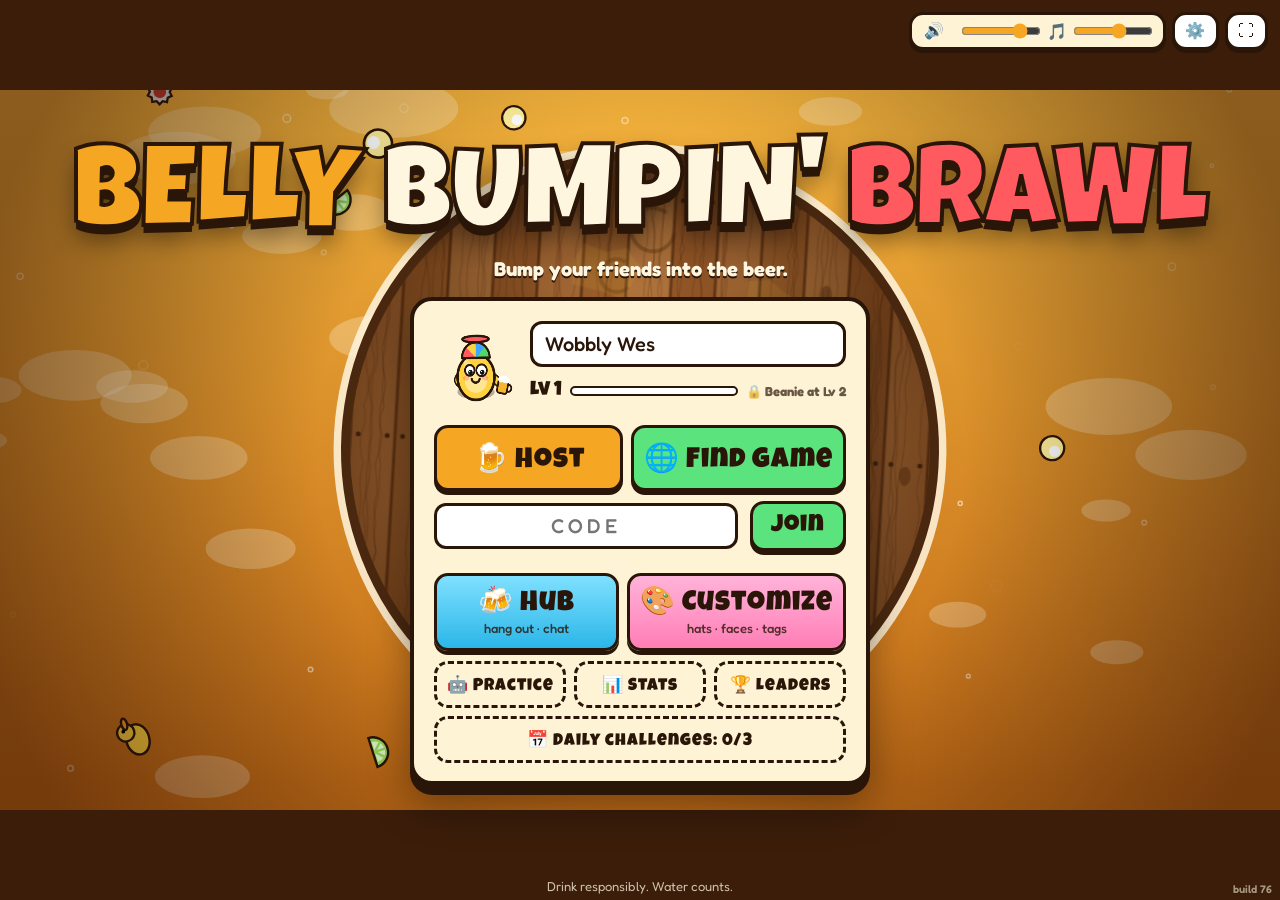
==== index.html @ 5cf2b6d1 "Build 76" ====
<!doctype html>
<html lang="en">
<head>
<meta charset="utf-8">
<meta name="viewport" content="width=device-width,initial-scale=1,maximum-scale=1,user-scalable=no,viewport-fit=cover">
<meta name="mobile-web-app-capable" content="yes"><meta name="apple-mobile-web-app-capable" content="yes">
<title>Belly Bumpin' Brawl</title>
<meta name="description" content="Bump your friends into the beer. A free, wobbly party brawler for 2-6 friends, right in your browser. No install.">
<meta name="theme-color" content="#3b1d0a">
<meta property="og:type" content="website"><meta property="og:site_name" content="Belly Bumpin' Brawl"><meta property="og:title" content="Belly Bumpin' Brawl">
<meta property="og:description" content="Bump your friends into the beer. A free party brawler for 2-6 friends, right in your browser.">
<meta property="og:url" content="https://zanderjensen7.github.io/belly-bumpin-brawl/"><meta property="og:image" content="https://zanderjensen7.github.io/belly-bumpin-brawl/og.png"><meta property="og:image:width" content="1200"><meta property="og:image:height" content="630">
<meta name="twitter:card" content="summary_large_image">
<link rel="icon" href="data:image/svg+xml,%3Csvg%20xmlns%3D'http%3A%2F%2Fwww.w3.org%2F2000%2Fsvg'%20viewBox%3D'0%200%2064%2064'%3E%3Crect%20width%3D'64'%20height%3D'64'%20rx%3D'14'%20fill%3D'%23f2a93b'%2F%3E%3Cpath%20d%3D'M21%2021%2032%203l11%2018z'%20fill%3D'%233fa7ff'%20stroke%3D'%232a1608'%20stroke-width%3D'3'%20stroke-linejoin%3D'round'%2F%3E%3Ccircle%20cx%3D'32'%20cy%3D'4.5'%20r%3D'3.5'%20fill%3D'%23ff5a5f'%20stroke%3D'%232a1608'%20stroke-width%3D'2'%2F%3E%3Cellipse%20cx%3D'32'%20cy%3D'39'%20rx%3D'19'%20ry%3D'20'%20fill%3D'%23ff5a5f'%20stroke%3D'%232a1608'%20stroke-width%3D'3.5'%2F%3E%3Ccircle%20cx%3D'25'%20cy%3D'33'%20r%3D'6.2'%20fill%3D'%23fff'%20stroke%3D'%232a1608'%20stroke-width%3D'2.5'%2F%3E%3Ccircle%20cx%3D'39'%20cy%3D'33'%20r%3D'6.2'%20fill%3D'%23fff'%20stroke%3D'%232a1608'%20stroke-width%3D'2.5'%2F%3E%3Ccircle%20cx%3D'26.5'%20cy%3D'34'%20r%3D'2.7'%20fill%3D'%23111'%2F%3E%3Ccircle%20cx%3D'40.5'%20cy%3D'34'%20r%3D'2.7'%20fill%3D'%23111'%2F%3E%3Cpath%20d%3D'M25%2046q7%207%2014%200'%20fill%3D'none'%20stroke%3D'%232a1608'%20stroke-width%3D'3'%20stroke-linecap%3D'round'%2F%3E%3C%2Fsvg%3E">
<style>
@font-face{font-family:'Luckiest Guy';font-weight:400;font-display:swap;src:url([data-uri]) format('woff2')}@font-face{font-family:'Fredoka';font-weight:300 700;font-display:swap;src:url([data-uri]) format('woff2')}
:root{--ink:#2a1608;--amber:#f5a623;--foam:#fff6e0;--red:#ff5a5f;--panel:#fff3d6;--wood:#7a4520}
*{box-sizing:border-box}
html,body{margin:0;height:100%;overflow:hidden;background:#3b1d0a;font-family:Fredoka,system-ui,sans-serif;color:var(--ink);user-select:none;-webkit-user-select:none}
html,body{touch-action:none;overscroll-behavior:none}
canvas#c{cursor:crosshair;position:fixed;inset:0;width:100%;height:100%;display:block}
.screen{position:fixed;inset:0;display:none;align-items:center;justify-content:center;flex-direction:column;z-index:5}
.screen.on{display:flex}
.H{font-family:'Luckiest Guy',Impact,sans-serif;letter-spacing:1px}
.logo{font-family:'Luckiest Guy',Impact,sans-serif;font-size:clamp(48px,9vw,120px);line-height:.85;text-align:center;color:var(--amber);
 -webkit-text-stroke:4px var(--ink);text-shadow:0 8px 0 var(--ink),0 14px 24px rgba(0,0,0,.45);margin-bottom:6px}
.logo span{display:inline-block;animation:wob 2.4s ease-in-out infinite}
.logo span:nth-child(2){color:var(--foam);animation-delay:.3s}
.logo span:nth-child(3){color:var(--red);animation-delay:.6s}
@keyframes wob{0%,100%{transform:rotate(-4deg) translateY(0)}50%{transform:rotate(4deg) translateY(-8px)}}
.tag{font-weight:700;color:var(--foam);font-size:clamp(14px,2vw,20px);text-shadow:0 2px 0 var(--ink);margin-bottom:16px;text-align:center}
.panel{background:var(--panel);border:4px solid var(--ink);border-radius:22px;box-shadow:0 10px 0 var(--ink),0 20px 40px rgba(0,0,0,.4);padding:18px 20px;width:min(520px,92vw)}
.row{display:flex;gap:12px;align-items:center}
.col{display:flex;flex-direction:column;gap:4px;flex:1;min-width:0}
label{font-weight:700;font-size:13px;text-transform:uppercase;letter-spacing:1px;opacity:.7}
input{font-family:inherit;font-size:20px;font-weight:500;padding:8px 12px;border:3px solid var(--ink);border-radius:12px;background:#fff;color:var(--ink);width:100%;outline:none}
input:focus{box-shadow:0 0 0 4px rgba(245,166,35,.5)}
#code{text-transform:uppercase;letter-spacing:4px;text-align:center}
.pick{display:flex;align-items:center;gap:6px}
.pick span{flex:1;text-align:center;font-weight:500;font-size:18px}
button{font-family:'Luckiest Guy',Impact,sans-serif;font-size:20px;letter-spacing:1px;cursor:pointer;border:3px solid var(--ink);border-radius:14px;background:#fff;color:var(--ink);padding:8px 14px;box-shadow:0 4px 0 var(--ink);transition:transform .06s}
button:hover{transform:translateY(-2px) rotate(-1deg)}
button:active{transform:translateY(3px);box-shadow:0 1px 0 var(--ink)}
button:disabled{opacity:.45;cursor:default;transform:none}
.big{width:100%;font-size:28px;padding:12px;background:var(--amber);margin-top:12px}
.go{background:#5be37d}
.ghost{width:100%;margin-top:10px;background:transparent;box-shadow:none;border-style:dashed;font-size:18px}
.pick button{padding:4px 12px;font-size:18px}
.foot{margin-top:16px;color:var(--foam);opacity:.75;font-size:13px;text-align:center;max-width:90vw}
#lobby{justify-content:flex-start;align-items:flex-start;padding:16px;pointer-events:none}
#lobby .panel{pointer-events:auto;width:min(380px,92vw);max-height:calc(100vh - 32px);overflow:auto}
.codebox{font-family:'Luckiest Guy',Impact,sans-serif;font-size:56px;letter-spacing:8px;text-align:center;color:var(--red);-webkit-text-stroke:2px var(--ink);line-height:1}
.small{font-size:13px;opacity:.75}
.plist{list-style:none;padding:0;margin:10px 0;display:flex;flex-direction:column;gap:6px}
.plist li{display:flex;align-items:center;gap:10px;background:#fff;border:3px solid var(--ink);border-radius:12px;padding:6px 10px;font-weight:700;font-size:18px}
.dot{width:22px;height:22px;border-radius:50%;border:3px solid var(--ink);flex:none}
.plist li .x{margin-left:auto;padding:0 8px;font-size:14px;box-shadow:none}
.seg{display:flex;gap:6px}
.seg button{flex:1;font-size:16px;padding:6px}
.seg button.sel{background:var(--amber)}
.seg.wrap{flex-wrap:wrap}.seg.wrap button{flex:1 1 45%;font-size:14px;padding:6px 4px}
.tb{font-size:12px;padding:1px 8px;border-radius:8px;border:2px solid var(--ink);margin-left:6px;box-shadow:none;font-family:'Luckiest Guy',Impact,sans-serif}
.ctrls{font-size:14px;line-height:1.5;margin-top:10px;background:#fff;border:2px dashed var(--ink);border-radius:12px;padding:8px 10px}
kbd{font-family:inherit;font-weight:700;background:var(--ink);color:var(--foam);border-radius:6px;padding:0 6px;font-size:12px}
#results .panel,#over .panel{width:min(640px,94vw);text-align:center;animation:pop .45s cubic-bezier(.2,1.6,.4,1)}
@keyframes pop{from{transform:scale(.3) rotate(-10deg);opacity:0}to{transform:none;opacity:1}}
.rtitle{font-family:'Luckiest Guy',Impact,sans-serif;font-size:clamp(34px,6vw,60px);line-height:1;-webkit-text-stroke:2px var(--ink);margin:4px 0 10px}
.card{background:#fffbea;border:4px solid var(--ink);border-radius:16px;padding:12px 14px;margin:10px 0;text-align:left;transform:rotate(-1deg)}
.card h3{margin:0 0 6px;font-family:'Luckiest Guy',Impact,sans-serif;font-weight:400;font-size:24px;color:var(--red)}
.card p{margin:6px 0;font-size:19px;font-weight:600;line-height:1.3}
.card p b{padding:0 4px;border-radius:6px}
.scores{display:flex;flex-wrap:wrap;gap:8px;justify-content:center;margin:8px 0}
.scores div{background:#fff;border:3px solid var(--ink);border-radius:12px;padding:4px 10px;font-weight:500}
.bar{height:8px;background:#e6d3a8;border-radius:8px;overflow:hidden;margin-top:10px;border:2px solid var(--ink)}
.bar i{display:block;height:100%;background:var(--amber);width:0}
.awards{text-align:left;font-size:18px;font-weight:600}
#toast{position:fixed;left:50%;top:18px;transform:translateX(-50%);z-index:20;background:var(--ink);color:var(--foam);font-weight:700;padding:10px 18px;border-radius:14px;opacity:0;transition:opacity .25s;pointer-events:none;max-width:90vw;text-align:center}
#toast.on{opacity:1}
#rpl{display:none;position:fixed;left:0;right:0;top:0;bottom:0;z-index:18;pointer-events:none;box-shadow:inset 0 0 0 10px rgba(232,71,63,.85),inset 0 0 120px rgba(0,0,0,.55)}body.replay #rpl{display:block}#rpl b{position:absolute;left:24px;top:20px;font:400 30px 'Luckiest Guy',Impact,sans-serif;color:#fff;letter-spacing:1px;text-shadow:0 3px 0 #2a1608;background:#e8473f;padding:4px 14px;border-radius:10px;border:3px solid #2a1608;animation:rplb 1s infinite}#rpl span{position:absolute;right:24px;bottom:18px;color:#fff6e0;font-weight:700;font-size:14px;opacity:.8}@keyframes rplb{50%{opacity:.6}}body.replay #over,body.replay #results{display:none!important}
body:not(.haspad) .padhint{display:none}.gpf{outline:4px solid #ffd23f!important;outline-offset:3px;box-shadow:0 0 0 7px rgba(42,22,8,.85),0 0 18px 6px rgba(255,210,63,.7)!important;position:relative;z-index:2}
#tut{position:fixed;left:50%;bottom:64px;transform:translateX(-50%);z-index:19;background:rgba(30,14,4,.82);color:#fff6e0;border:3px solid #2a1608;border-radius:16px;padding:8px 16px;text-align:center;display:none;max-width:min(560px,calc(100vw - 32px));pointer-events:none;font-weight:600;font-size:18px;transition:background .2s}#tut.on{display:block}#tut kbd{font-family:inherit;background:#fff6e0;color:#2a1608;border-radius:7px;padding:1px 7px;font-size:15px;font-weight:700;box-shadow:0 2px 0 #b9a27f}#tut b{color:#ffd23f}#tut.ok{background:rgba(40,140,60,.9)}#tut.pop{animation:tpop .35s}@keyframes tpop{40%{transform:translateX(-50%) scale(1.08)}}
#tools{position:fixed;right:12px;top:12px;z-index:21;display:flex;gap:6px}
#tools .volbox{display:flex;align-items:center;gap:4px;background:var(--panel);border:3px solid var(--ink);border-radius:14px;padding:2px 8px 2px 2px;box-shadow:0 3px 0 var(--ink)}
#tools .volbox button{box-shadow:none;border:none;background:transparent}
#tools input[type=range]{width:80px;accent-color:#f5a623;padding:0;border:none}
#tools button{font-size:16px;padding:4px 10px;box-shadow:0 3px 0 var(--ink)}
#touch{position:fixed;inset:0;z-index:4;display:none}
.waitmsg{font-weight:700;margin-top:10px;text-align:center}
#touch{position:fixed;inset:0;z-index:4;display:none;touch-action:none}
body.touch.ingame #touch{display:block}
#tstick{position:absolute;left:0;top:0;bottom:0;width:50%}
#tbase{position:absolute;width:130px;height:130px;margin:-65px 0 0 -65px;border-radius:50%;border:4px solid rgba(255,246,224,.55);background:rgba(42,22,8,.25);display:none;pointer-events:none}
#tknob{position:absolute;left:50%;top:50%;width:58px;height:58px;margin:-29px 0 0 -29px;border-radius:50%;background:rgba(255,246,224,.85);border:4px solid var(--ink)}
#tstick .hint{position:absolute;left:24px;bottom:22px;color:rgba(255,246,224,.6);font-weight:700;font-size:13px;pointer-events:none}
.tb2{position:absolute;border-radius:50%;border:4px solid var(--ink);box-shadow:0 5px 0 var(--ink);font-family:'Luckiest Guy',Impact,sans-serif;color:var(--ink);display:flex;align-items:center;justify-content:center;flex-direction:column;line-height:1;font-size:15px;opacity:.88;touch-action:none}
.tb2 b{font-size:26px;font-weight:400;pointer-events:none}
.tb2.on{transform:translateY(4px);box-shadow:0 1px 0 var(--ink);filter:brightness(1.2)}
#tBump{right:calc(22px + env(safe-area-inset-right));bottom:22px;width:118px;height:118px;background:#ffd23f}
#tParry{right:calc(152px + env(safe-area-inset-right));bottom:18px;width:84px;height:84px;background:#8fd3ff}
#tThrow{right:calc(40px + env(safe-area-inset-right));bottom:156px;width:76px;height:76px;background:#ff9f1c;display:none}
#tThrow.has{display:flex}
#tEmote{right:calc(160px + env(safe-area-inset-right));bottom:116px;width:54px;height:54px;background:#fff6e0;font-size:22px}
#rotate{position:fixed;inset:0;z-index:50;background:#3b1d0a;color:#fff6e0;display:none;align-items:center;justify-content:center;flex-direction:column;font-family:'Luckiest Guy',Impact,sans-serif;font-size:28px;text-align:center;padding:20px}
#rotate div{font-size:70px;animation:wob 1.6s ease-in-out infinite}
@media (orientation:portrait){body.touch.ingame #rotate{display:flex}}
.mtog{display:none}
body.touch .mtog{display:block;width:100%;margin-bottom:8px;font-size:15px;padding:6px}
#lobby .panel.mini>*:not(.mtog):not(.codebox){display:none}
#lobby .panel.mini{width:auto}
.touchonly{display:none}body.touch .touchonly{display:block}body.touch .keyonly{display:none}
#lobby .panel{touch-action:pan-y}#title{overflow:auto;touch-action:pan-y}
@media (max-height:520px){#tools{transform:scale(.62);transform-origin:top right}body.touch #tools input[type=range],body.touch #tools .volbox span{display:none}.codebox{font-size:44px!important}#lobby{padding:8px}.logo{font-size:40px;margin-top:4px}.tag{margin-bottom:6px;font-size:13px}#title{justify-content:flex-start;padding:8px 0}.panel{padding:10px 14px}#pv{width:90px!important;height:90px!important}}
.stt{width:100%;border-collapse:collapse;font-size:14px;margin:6px 0}.stt th{font-size:11px;opacity:.6;text-transform:uppercase;font-weight:700}.stt td,.stt th{padding:3px 4px;text-align:center}.stt td{font-weight:500}.stt td b{font-weight:600}.stt td:first-child{text-align:left;max-width:140px;overflow:hidden;text-overflow:ellipsis;white-space:nowrap}.stt tr.me{background:rgba(245,166,35,.25)}
.rlist{margin:10px 0;max-height:46vh;overflow:auto}.rlist .rm{display:flex;align-items:center;gap:8px;background:#fff;border:3px solid var(--ink);border-radius:12px;padding:6px 8px;margin-bottom:6px;text-align:left}.rlist .rm div{flex:1;min-width:0}.rlist .rm b{display:block;overflow:hidden;text-overflow:ellipsis;white-space:nowrap}.rlist .rm span{font-size:12px;font-weight:700;opacity:.65}.rlist .rm button{margin:0;font-size:16px;padding:6px 12px}.rlist .none{text-align:center;opacity:.65;font-weight:700;padding:14px}
.oxp{text-align:center;font-weight:700;margin:4px 0}.oxp b{color:#e8473f}#lvl,.lvlbar{display:flex;align-items:center;gap:8px;margin-top:10px;font-weight:700;font-size:13px}.lvlbar b{font-family:'Luckiest Guy',Impact,sans-serif;font-weight:400;font-size:20px}.lvlbar i{flex:1;height:10px;border:2px solid var(--ink);border-radius:6px;background:#fff;overflow:hidden}.lvlbar u{display:block;height:100%;background:var(--amber)}.lvlbar span{opacity:.7}.lvb{font-size:11px;background:var(--ink);color:#fff6e0;border-radius:6px;padding:0 5px;margin-left:4px;-webkit-text-stroke:0;text-shadow:none;vertical-align:middle;font-family:Fredoka,sans-serif;font-weight:600}.lvb.l67{background:#e9b52b;color:#2a1608}.lvb.l69{background:linear-gradient(90deg,#ff5fa2,#ffd23f,#5fd3ff);color:#2a1608}
#rpick{display:flex;gap:8px;margin:8px 0}#rpick:empty{display:none}#rpick button{flex:1;margin:0;padding:8px 4px;font-size:13px;line-height:1.15}#rpick button b{display:block;font-size:30px}#rpick button i{display:block;font-style:normal;font-weight:700;font-size:15px}#rpick .pw{flex:1;text-align:center;font-weight:700;padding:8px}
#ward{position:fixed;inset:0;z-index:40;display:none;align-items:center;justify-content:center;background:rgba(20,8,0,.55)}#ward.on{display:flex}#ward .panel{width:min(380px,92vw);max-height:94vh;overflow:auto;padding:12px 16px}#ward .pick span{font-size:18px!important}
#mst{position:fixed;inset:0;z-index:46;display:none;align-items:center;justify-content:center;background:rgba(20,8,0,.55)}#mst.on{display:flex}#mst .panel{width:min(360px,92vw);max-height:94vh;overflow:auto;padding:12px 16px}#mst .sgrid b{font-size:20px}#mst .sgrid span{font-size:10px}#mst .big{width:100%;margin-top:10px}
#esc{position:fixed;inset:0;z-index:45;display:none;align-items:center;justify-content:center;background:rgba(20,8,0,.55)}#esc.on{display:flex}#esc .panel{width:min(360px,92vw);max-height:94vh;overflow:auto;padding:12px 16px}#esc .ghost{width:100%;margin-top:8px}#esc .sgrid b{font-size:20px}#esc .sgrid span{font-size:10px}#lvlL{cursor:pointer;margin:8px 0 0}#ePl:empty{display:none}#ePl{margin-top:10px}#ePl div{display:flex;align-items:center;gap:6px;background:#fff;border:2px solid var(--ink);border-radius:10px;padding:4px 8px;margin-top:4px;font-weight:700}#ePl div span{flex:1;overflow:hidden;text-overflow:ellipsis;white-space:nowrap}#ePl button{margin:0;padding:3px 10px;font-size:13px}#bMenu{display:none}body.inroom #bMenu{display:inline-block}
#draft{position:fixed;inset:0;z-index:42;display:none;flex-direction:column;align-items:center;justify-content:center;background:radial-gradient(circle,rgba(60,20,0,.55),rgba(20,8,0,.88));padding:12px;box-sizing:border-box}#draft.on{display:flex;animation:dpop .25s ease-out}
@keyframes dpop{from{transform:scale(1.15);opacity:0}to{transform:none;opacity:1}}
#draft .dh{font-family:'Luckiest Guy',Impact,sans-serif;font-size:clamp(34px,7vw,72px);color:#ffd23f;text-shadow:0 5px 0 #2a1608,0 0 30px rgba(255,200,60,.6);-webkit-text-stroke:2px #2a1608;animation:dwob 1s ease-in-out infinite}
@keyframes dwob{50%{transform:scale(1.06) rotate(-2deg)}}
#draft .ds{color:#fff6e0;font-weight:700;margin:4px 0 14px;font-size:clamp(13px,2vw,18px)}
#draft .dc{display:flex;gap:clamp(8px,2vw,22px);width:min(900px,96vw)}
#draft .dc button{flex:1;margin:0;padding:clamp(10px,2vh,22px) 8px;background:#fff6e0;font-size:clamp(12px,1.6vw,16px);line-height:1.2;box-shadow:0 8px 0 var(--ink);transition:transform .1s}
#draft .dc button:hover{transform:translateY(-6px) rotate(-1deg);background:#ffe8a8}
#draft .dc b{display:block;font-size:clamp(44px,8vw,86px);line-height:1.1}#draft .dc i{display:block;font-style:normal;font-size:clamp(18px,2.6vw,28px);margin:4px 0;color:#e8473f}
#draft .dc kbd{display:inline-block;margin-top:6px;font-size:12px;opacity:.6}
#draft .dt{width:min(600px,80vw);height:10px;border:3px solid #2a1608;border-radius:8px;background:#fff6e0;margin-top:18px;overflow:hidden}#draft .dt i{display:block;height:100%;background:#e8473f}
#achs{display:grid;grid-template-columns:1fr 1fr;gap:6px;max-height:34vh;overflow:auto;margin:0 0 10px}#achs div{display:flex;gap:8px;align-items:center;background:#fff;border:3px solid var(--ink);border-radius:12px;padding:5px 8px;text-align:left}#achs div.no{opacity:.4;filter:grayscale(1)}#achs i{font-style:normal;font-size:24px}#achs b{display:block;font-weight:600;font-size:15px}#achs span{font-size:12px;opacity:.75}#achh{font-weight:600;margin:4px 0}
#hub{justify-content:flex-start;align-items:flex-start;padding:16px;pointer-events:none}#hub .panel{pointer-events:auto;width:min(300px,86vw)}
#chatw{position:fixed;left:16px;bottom:16px;width:min(340px,70vw);z-index:30;display:none;flex-direction:column;background:rgba(30,14,4,.72);border:3px solid #2a1608;border-radius:14px;overflow:hidden;box-shadow:0 6px 0 rgba(0,0,0,.25)}body.chaton #chatw{display:flex}
#chatw .ch{font:600 13px Fredoka,sans-serif;color:#ffd23f;padding:5px 10px 3px;letter-spacing:.5px;background:rgba(0,0,0,.25)}
#clog{height:150px;overflow-y:auto;font:15px Fredoka,sans-serif;color:#fff6e0;text-align:left;padding:4px 10px;line-height:1.35;word-break:break-word;scrollbar-width:thin}#clog b{font-weight:600}#clog .sys{opacity:.6;font-style:italic}
#cin{width:100%;box-sizing:border-box;border:0;border-top:2px solid rgba(255,255,255,.15);border-radius:0;background:rgba(0,0,0,.35);color:#fff;font:15px Fredoka,sans-serif;padding:8px 10px;margin:0;outline:none}#cin::placeholder{color:rgba(255,246,224,.5)}#cin:focus{background:rgba(0,0,0,.55)}
body.chaton #lobby .panel{max-height:calc(100vh - 250px)}
body.touch #chatw{left:auto;right:calc(12px + env(safe-area-inset-right));top:62px;bottom:auto;width:min(230px,30vw)}body.touch #clog{height:58px;font-size:13px}body.touch #cin{font-size:13px;padding:5px 8px}body.touch #chatw .ch{display:none}body.touch.chaton #lobby .panel{max-height:none}body.touch #tut{bottom:auto;top:8px;max-width:46vw;font-size:14px;padding:5px 12px}
.tpanel{width:min(460px,94vw)}#title .row .big{min-height:66px;font-size:clamp(20px,5.5vw,28px);white-space:nowrap;padding:8px 10px}#title .row .hubbtn,#title .row .custbtn{min-height:78px}.tme input{width:100%;box-sizing:border-box}.tsub button{flex:1;margin-top:0!important;font-size:17px;padding:10px 6px}.custbtn{background:linear-gradient(180deg,#ffb3d9,#ff7eb6)!important;display:flex;flex-direction:column;align-items:center;gap:2px}.custbtn span{font:500 13px Fredoka,sans-serif;opacity:.8;text-transform:none;letter-spacing:0}
.hubbtn{background:linear-gradient(180deg,#7fe0ff,#2bb6e8)!important;display:flex;flex-direction:column;align-items:center;gap:2px;animation:hubpulse 2.4s ease-in-out infinite}.hubbtn span{font:500 13px Fredoka,sans-serif;opacity:.8;text-transform:none;letter-spacing:0}@keyframes hubpulse{0%,100%{box-shadow:0 5px 0 #2a1608,0 0 0 0 rgba(43,182,232,.0)}50%{box-shadow:0 5px 0 #2a1608,0 0 0 7px rgba(43,182,232,.45)}}
#lbList div{display:grid;grid-template-columns:34px 1fr auto;gap:8px;align-items:center;text-align:left}#lbList div.me{background:#fff3b0}#lbList i{font-style:normal;font-weight:600;opacity:.7}#lbList b{font-weight:600;white-space:nowrap;overflow:hidden;text-overflow:ellipsis}
.sgrid{display:grid;grid-template-columns:1fr 1fr 1fr;gap:8px;margin:10px 0}.sgrid div{background:#fff;border:3px solid var(--ink);border-radius:12px;padding:6px;text-align:center}.sgrid b{display:block;font-family:'Luckiest Guy',Impact,sans-serif;font-size:28px;font-weight:400}.sgrid span{font-size:12px;font-weight:700;opacity:.65;text-transform:uppercase}

/* ---- UI fit pass: overflowing screens scroll from the top instead of clipping */
#title,#results,#over,#stats,#lb,#browse{overflow-y:auto;overscroll-behavior:contain;justify-content:flex-start!important;padding-top:10px;padding-bottom:16px}
#title.on>:first-child,#results.on>:first-child,#over.on>:first-child,#stats.on>:first-child,#lb.on>:first-child,#browse.on>:first-child{margin-top:auto}
#title.on>:last-child,#results.on>:last-child,#over.on>:last-child,#stats.on>:last-child,#lb.on>:last-child,#browse.on>:last-child{margin-bottom:auto}
#results .panel,#over .panel,#stats .panel,#lb .panel,#browse .panel{max-height:none;flex-shrink:0;margin-top:8px;margin-bottom:8px}
.logo{font-size:clamp(38px,min(9vw,13vh),120px)}
#title{padding-top:max(10px,min(56px,calc(100vw - 1500px)))}
@media (max-width:1400px){#title{padding-top:54px}}
@media (max-height:520px){#title{padding-top:40px}}
@media (max-width:1150px){body.ingame #tools{transform:scale(.8);transform-origin:top right}}
@media (max-width:900px){body.ingame #tools{transform:scale(.66)}}
#bWard{position:sticky;bottom:-12px;z-index:3}
@media (max-height:720px){#wpv{width:120px!important;height:120px!important}#ward .panel .row{margin-top:2px;margin-bottom:2px}#ward .panel input{padding-top:6px;padding-bottom:6px}}
@media (max-height:480px){#wpv{width:84px!important;height:84px!important}#ward .rtitle{font-size:24px!important}}
#esc .panel{max-height:calc(100vh - 20px)}
body>.foot{position:fixed;left:50%;bottom:6px;transform:translateX(-50%);margin:0;z-index:4;pointer-events:none}body.ingame>.foot,body.inroom>.foot{display:none}
#opts{position:fixed;inset:0;z-index:46;display:none;align-items:center;justify-content:center;background:rgba(20,8,0,.55)}#opts.on{display:flex}
#opts .panel{width:min(400px,94vw);max-height:94vh;overflow:auto;padding:12px 16px}
.orow{display:flex;align-items:center;justify-content:space-between;gap:10px;margin-top:6px;font:600 16px Fredoka,sans-serif;color:#2a1608;text-align:left}
.orow span{flex:1}.orow button{flex:0 0 150px;width:150px;margin:0;padding:6px 10px;font-size:15px}.orow button.go{color:#fff}
.olbl{margin-top:12px;font:400 20px 'Luckiest Guy',Impact,sans-serif;color:#2a1608;text-align:left}
.vrow{display:flex;gap:6px;flex-wrap:wrap;justify-content:center;margin:4px 0 8px}.vrow button{flex:1;min-width:104px;margin:0;font-size:14px;padding:6px 8px}.vrow button.go{color:#fff}.vrow b{background:#2a1608;color:#fff6e0;border-radius:9px;padding:0 6px;margin-left:3px}
#daily{position:fixed;inset:0;z-index:46;display:none;align-items:center;justify-content:center;background:rgba(20,8,0,.55)}#daily.on{display:flex}
#daily .panel{width:min(400px,94vw);max-height:94vh;overflow:auto;padding:12px 16px}
.dq{margin-top:10px;padding:8px 10px;border:3px solid #2a1608;border-radius:12px;background:#fff6e0;text-align:left;color:#2a1608}.dq.dn{background:#d9f2c4}
.dqt{display:flex;justify-content:space-between;gap:8px;font:600 16px Fredoka,sans-serif}.dqt span{white-space:nowrap;color:#b3541e}
.dbar{height:10px;border:2px solid #2a1608;border-radius:6px;background:#fff;margin:6px 0 2px;overflow:hidden}.dbar i{display:block;height:100%;background:#f5a623}.dq.dn .dbar i{background:#4cd964}
/* the top bar gained a Settings button: keep it on screen on narrow phones */
@media (max-width:480px){#tools{gap:4px}#tools input[type=range]{width:50px}#tools button{padding:4px 8px}}
.orow small{display:block;font:400 12px Fredoka,sans-serif;opacity:.75;line-height:1.2}
.esep{height:8px}
#opts .orow{margin-top:4px}#opts .olbl{margin-top:9px}
#oKeys{display:grid;grid-template-columns:1fr 1fr;gap:0 12px}#oKeys .orow{font-size:14px}#oKeys .orow button{flex:0 0 78px;width:78px;padding:6px 4px;font-size:14px}
body.touch #oKeys{display:none}
</style>
</head>
<body>
<canvas id="c"></canvas>

<div id="title" class="screen on">
  <div class="logo"><span>BELLY</span> <span>BUMPIN'</span> <span>BRAWL</span></div>
  <div class="tag">Bump your friends into the beer.</div>
  <div class="panel tpanel">
    <div class="row tme"><canvas id="pv" width="200" height="200" style="width:84px;height:84px;flex:none"></canvas><div class="col" style="flex:1;gap:4px"><input id="nm" maxlength="24" autocomplete="off" spellcheck="false" placeholder="Your name"><div id="lvl" class="lvlbar"></div></div></div>
    <div class="row" style="gap:8px;margin-top:10px"><button id="bHost" class="big" style="flex:1">🍺 Host</button><button id="bFind" class="big go" style="flex:1">🌐 Find game</button></div>
    <div class="row" style="margin-top:10px"><input id="code" placeholder="CODE" maxlength="5" autocomplete="off" spellcheck="false"><button id="bJoin" class="go" style="font-size:24px;padding:10px 18px">Join</button></div>
    <div class="row" style="gap:8px;margin-top:10px"><button id="bHub" class="big hubbtn" style="flex:1">🍻 Hub<span>hang out · chat</span></button><button id="bTCust" class="big custbtn" style="flex:1">🎨 Customize<span>hats · faces · tags</span></button></div>
    <div class="row tsub" style="gap:8px;margin-top:10px"><button id="bSolo" class="ghost">🤖 Practice</button><button id="bStats" class="ghost">📊 Stats</button><button id="bLB" class="ghost">🏆 Leaders</button></div>
    <div class="row tsub" style="margin-top:8px"><button id="bDaily" class="ghost" style="flex:1"></button></div>
    <div style="display:none"><div class="col">
        
        <label>Color</label><div class="pick"><button data-p="c-1">◀</button><span id="cn"></span><button data-p="c1">▶</button></div>
        <label>Hat</label><div class="pick"><button data-p="h-1">◀</button><span id="hn"></span><button data-p="h1">▶</button></div>
        <label>Face</label><div class="pick"><button data-p="f-1">◀</button><span id="fnn"></span><button data-p="f1">▶</button></div>
        <label>Back</label><div class="pick"><button data-p="b-1">◀</button><span id="bnn"></span><button data-p="b1">▶</button></div>
      </div>
    </div>
</div>
  </div>
  <div class="foot">Drink responsibly. Water counts.</div>
</div>

<div id="touch"><div id="tstick"><div id="tbase"><div id="tknob"></div></div><div class="hint">drag to move</div></div>
<div class="tb2" id="tParry"><b>🛡️</b>PARRY</div><div class="tb2" id="tBump"><b>🍺</b>BUMP</div><div class="tb2" id="tThrow"><b>🥛</b>THROW</div><div class="tb2" id="tEmote">😂</div></div>
<div id="buildno" style="position:fixed;right:8px;bottom:4px;z-index:30;font:600 11px Fredoka,sans-serif;color:#fff6e0;opacity:.55;pointer-events:none;text-shadow:0 1px 0 #2a1608">build 76<span id="netinfo"></span></div>
<div id="rotate"><div>📱↻</div>Turn your phone sideways to brawl</div>
<div id="lobby" class="screen">
  <div class="panel"><button class="mtog" id="bMini">▲ Hide menu (practice)</button>
    <div class="small" style="text-align:center;font-weight:700">ROOM CODE</div>
    <div class="codebox" id="lcode">----</div>
    <div style="display:flex;gap:6px;margin-top:6px"><button id="bCopy" style="flex:1;font-size:16px">Copy invite</button></div>
    <div class="small" id="lhint" style="text-align:center;margin-top:6px">Share this code</div>
    <div class="lvlbar" id="lvlL" title="Your stats"></div><button id="bCust" class="go" style="margin-top:8px;width:100%;font-size:20px;padding:8px">🎨 Wardrobe</button>
    
    <ul class="plist" id="plist"></ul><div id="couchHint" class="small" style="display:none;text-align:center;margin:4px 0;font-weight:700">🎮 Extra controller? Press <b>START</b> on it to add a player</div>
    <div class="small" id="linfo" style="text-align:center;font-weight:700"></div>
    <div id="hostOpts">
      <label>Mode</label>
      <div class="seg wrap" id="segM"><button data-v="classic">Last One Standing</button><button data-v="teams">Tag Team 2v2</button><button data-v="stock">Stock Brawl</button><button data-v="draft">Sore Losers</button><button data-v="happy">Happy Hour</button><button data-v="koth">King of the Coaster</button></div>
      <div class="small" id="mdesc" style="margin:4px 0 8px"></div>
      <label>Map</label>
      <div class="seg wrap" id="segP"><button data-v="random">🎲 Random</button><button data-v="round">Round Table</button><button data-v="counter">Bar Counter</button><button data-v="pong">Beer Pong</button><button data-v="coasters">Coaster Hop</button><button data-v="belt">Keg Line</button><button data-v="ice">Ice Bucket</button><button data-v="seesaw">Seesaw</button><button data-v="donut">The Donut</button><button data-v="pool">Pool Table</button><button data-v="dance">Dance Floor</button><button data-v="bridge">Two Tables</button><button data-v="swiss">Swiss Cheese</button></div>
      <div id="livesWrap"><label style="display:block;margin-top:8px">Lives</label>
      <div class="seg" id="segL"><button data-v="2">❤️❤️</button><button data-v="3">❤️❤️❤️</button></div></div>
      <div id="tgtWrap"><label style="display:block;margin-top:8px">First to</label>
      <div class="seg" id="segT"><button data-v="3">3</button><button data-v="5">5</button><button data-v="7">7</button></div></div>
      <label style="display:block;margin-top:8px">Drink cards</label>
      <div class="seg" id="segD"><button data-v="1">🍺 On</button><button data-v="0">🧃 Off</button></div>
      <label style="display:block;margin-top:8px">Mystery crates (gun + powerups)</label>
      <div class="seg" id="segG"><button data-v="1">🍾 On</button><button data-v="0">Off</button></div>
      <div id="pubWrap"><label style="display:block;margin-top:8px">Room</label>
      <div class="seg" id="segV"><button data-v="0">🔒 Friends only</button><button data-v="1">🌐 Public</button></div></div>
      <label style="display:block;margin-top:8px">Ghosts (KO'd players drop peanuts)</label>
      <div class="seg" id="segH"><button data-v="0">Off</button><button data-v="1">👻 On</button></div>
      <label style="display:block;margin-top:8px">Bots</label>
      <div class="seg" id="segB"><button data-v="0">😴 Easy</button><button data-v="1">🍺 Normal</button><button data-v="2">💀 Hard</button></div>
      <div class="seg" style="margin-top:6px"><button id="bBot">+ Add bot</button></div>
      <button id="bStart" class="big go">Start the brawl!<span class="padhint"> (START)</span></button>
    </div>
    <div class="waitmsg" id="lwait">Waiting for host...</div>
    <div class="ctrls"><div class="touchonly">Drag left side to move. Hold <b>BUMP</b>, release to launch. <b>PARRY</b> right before a hit.</div><div class="keyonly"><kbd>WASD</kbd> move · hold <kbd>Space</kbd> bump · <kbd>Shift</kbd> parry · <kbd>F</kbd> throw (tap twice) · <kbd>1-8</kbd> emotes</div>Knock everyone into the beer. Hold full charge too long and you burp.</div>
  </div>
</div>

<div id="results" class="screen"><div class="panel">
  <div class="small H" id="rround">ROUND 1</div>
  <div class="rtitle" id="rtitle">X WINS</div>
  <div class="scores" id="rscores"></div>
  <div id="rpick"></div>
  <div id="rvote"></div>
  <div class="card"><h3 id="rcardh">🍺 Drink card</h3><div id="rlines"></div></div>
  <button id="bNext" class="big go">Next round ▶</button>
  <div class="bar"><i id="rbar"></i></div>
</div></div>

<div id="ward"><div class="panel"><div class="rtitle" style="font-size:32px">🎨 Wardrobe</div><canvas id="wpv" width="240" height="240" style="width:170px;height:170px;display:block;margin:0 auto"></canvas><div id="wname" style="text-align:center;font:600 20px Fredoka,sans-serif;margin:-6px 0 6px;-webkit-text-stroke:0;text-shadow:-2px -2px 0 #2a1608,2px -2px 0 #2a1608,-2px 2px 0 #2a1608,2px 2px 0 #2a1608,0 2px 0 #2a1608;white-space:nowrap;overflow:hidden;text-overflow:ellipsis"></div>
    <div class="mebox" id="mebox">
      <input id="lnm" maxlength="24" autocomplete="off" spellcheck="false" placeholder="Your name" style="width:100%;box-sizing:border-box">
      <div class="pick" style="margin-top:6px"><button data-l="c-1">◀</button><span id="lcn" style="font-size:16px"></span><button data-l="c1">▶</button></div><div class="pick" style="margin-top:4px"><button data-l="h-1">◀</button><span id="lhn" style="font-size:16px"></span><button data-l="h1">▶</button></div><div class="pick" style="margin-top:4px"><button data-l="f-1">◀</button><span id="lfn" style="font-size:16px"></span><button data-l="f1">▶</button></div><div class="pick" style="margin-top:4px"><button data-l="b-1">◀</button><span id="lbn" style="font-size:16px"></span><button data-l="b1">▶</button></div><div class="pick" style="margin-top:4px"><button data-l="i-1">◀</button><span id="lin" style="font-size:16px"></span><button data-l="i1">▶</button></div><input id="ltag" maxlength="4" autocomplete="off" spellcheck="false" placeholder="Clan tag (4 letters)" style="width:100%;box-sizing:border-box;margin-top:6px;text-transform:uppercase">
    </div><div class="small" id="wlock" style="text-align:center;margin-top:6px"></div><button id="bWard" class="big go">Done</button></div></div>
<div id="chatw"><div class="ch">💬 Chat</div><div id="clog"></div><input id="cin" maxlength="80" placeholder="Press Enter to chat" autocomplete="off" spellcheck="false"></div>
<div id="hub" class="screen"><div class="panel"><div class="rtitle" style="font-size:28px">🍻 The Hub</div><div class="small" id="hcount">Just you so far</div><div class="small" style="margin-top:6px;opacity:.8">Walk into a glowing portal to join a match, or onto the 🍻 pad to host one.</div><button id="bHubLeave" class="ghost">Leave hub</button></div></div>
<div id="lb" class="screen"><div class="panel"><div class="rtitle" style="font-size:34px">🏆 Leaderboard</div><div class="seg" id="lbTabs" style="margin:6px 0"><button data-k="lv" class="sel">Level</button><button data-k="w">Wins</button><button data-k="k">KOs</button><button data-k="pz">Deep End</button><button data-k="a">🏆</button></div><div id="lbList" class="rlist"></div><div class="small" id="lbNote" style="opacity:.7">Loading...</div><button id="bLBBack" class="ghost">Back</button></div></div>
<div id="browse" class="screen"><div class="panel"><div class="rtitle" style="font-size:34px">🌐 Open rooms</div><button id="bQuick" class="big go" style="margin-top:6px">⚡ Quick match</button><div id="rlist" class="rlist"></div><button id="bBrBack" class="ghost">Back</button></div></div>
<div id="stats" class="screen"><div class="panel"><div class="rtitle" style="font-size:34px">📊 <span id="stName" style="font-family:Fredoka,system-ui,sans-serif;font-weight:600;font-size:30px"></span></div><div class="sgrid" id="sgrid"></div><div id="achs"></div><button id="bStBack" class="big">Back</button></div></div>
<div id="over" class="screen"><div class="panel">
  <div class="small H">CHAMPION</div>
  <canvas id="champ" width="440" height="280" style="width:330px;max-width:100%;aspect-ratio:440/280"></canvas>
  <div class="rtitle" id="otitle">X</div>
  <div class="scores" id="oscores"></div>
  <div class="oxp" id="oxp"></div>
  <div class="card"><h3>🏆 Awards</h3><div class="awards" id="oaw"></div></div>
  <div id="ohost"><button id="bRe" class="big go">Rematch!</button><button id="bLob" class="ghost">Back to lobby</button></div>
  <div class="waitmsg" id="owait">Waiting for the host...</div>
</div></div>

<div id="toast"></div>
<div id="tools"><div class="volbox"><button id="bMute" title="Mute (M)">🔊</button><input type="range" id="volM" min="0" max="100" title="Volume"><span title="Music">🎵</span><input type="range" id="volMu" min="0" max="100" title="Music volume"></div><button id="bOpts" title="Settings">⚙️</button><button id="bFull" title="Fullscreen">⛶</button><button id="bMenu" title="Menu (Esc)">☰</button></div>
<div id="draft"><div class="dh">PICK A POWER-UP!</div><div class="ds">Losers get stronger. They stack.</div><div class="dc" id="dcards"></div><div class="dt"><i id="dbar"></i></div></div>
<div id="tut"><div class="ttx"></div></div>
<div id="rpl"><b>▶ INSTANT REPLAY</b><span>any button to skip</span></div>
<div id="mst"><div class="panel"><div class="rtitle" style="font-size:32px">📊 My stats</div><div class="sgrid" id="eGrid"></div><button id="mstBack" class="big go">Back</button></div></div>
<div id="esc"><div class="panel"><div class="rtitle" style="font-size:34px">☰ Menu</div><button id="eRes" class="big go">Resume</button><button id="eWard" class="ghost">🎨 Wardrobe</button><button id="eSt" class="ghost">📊 My stats</button><button id="eSet" class="ghost">⚙️ Settings</button><div id="ePl"></div><div class="esep"></div><button id="eLob" class="ghost">Back to lobby</button><button id="eQuit" class="ghost" style="color:#c0392b">Leave room</button><div class="small" style="text-align:center;margin-top:6px">The game keeps running while this is open.</div></div></div>
<div id="daily"><div class="panel"><div class="rtitle" style="font-size:34px">📅 Daily challenges</div><div id="dlist"></div><button id="dDone" class="big go" style="width:100%;margin-top:10px">Done</button></div></div>
<div id="opts"><div class="panel"><div class="rtitle" style="font-size:34px">⚙️ Settings</div>
<div class="olbl">Sound <span class="small">(volume is in the top bar)</span></div>
<div class="orow"><span>Announcer voice</span><button id="bVoice" class="ghost" title="Click to change the voice"></button></div>
<div class="orow"><span>Sound when tabbed out</span><button id="eBg" class="ghost"></button></div>
<div class="olbl">Display</div>
<div class="orow"><span>Screen shake</span><button id="oShake" class="ghost"></button></div>
<div class="orow"><span>Flashes and disco lights</span><button id="oFlash" class="ghost"></button></div>
<div class="orow"><span>Colour-blind shapes</span><button id="oCb" class="ghost"></button></div>
<div class="olbl">Controls</div>
<div class="orow keyonly"><span>Mouse aim<small>left click bumps toward the cursor, right click parries</small></span><button class="maim ghost"></button></div>
<div class="orow"><span>Control tips</span><button id="eTut" class="ghost">Show again</button></div>
<div class="orow keyonly" style="margin-top:10px"><span><b>Keyboard</b><small>click one, then press a key</small></span><button id="oReset" class="ghost">Reset keys</button></div>
<div id="oKeys" class="keyonly"></div>
<button id="oDone" class="big go" style="width:100%;margin-top:12px">Done</button></div></div>

<script>(()=>{function e(e,t,n,r){Object.defineProperty(e,t,{get:n,set:r,enumerable:!0,configurable:!0})}function t(e){return e&&e.__esModule?e.default:e}class n{constructor(){this.chunkedMTU=16300,this._dataCount=1,this.chunk=e=>{let t=[],n=e.byteLength,r=Math.ceil(n/this.chunkedMTU),i=0,o=0;for(;o<n;){let s=Math.min(n,o+this.chunkedMTU),a=e.slice(o,s),c={__peerData:this._dataCount,n:i,data:a,total:r};t.push(c),o=s,i++}return this._dataCount++,t}}}class r{append_buffer(e){this.flush(),this._parts.push(e)}append(e){this._pieces.push(e)}flush(){if(this._pieces.length>0){let e=new Uint8Array(this._pieces);this._parts.push(e),this._pieces=[]}}toArrayBuffer(){let e=[];for(let t of this._parts)e.push(t);return function(e){let t=0;for(let n of e)t+=n.byteLength;let n=new Uint8Array(t),r=0;for(let t of e){let e=new Uint8Array(t.buffer,t.byteOffset,t.byteLength);n.set(e,r),r+=t.byteLength}return n}(e).buffer}constructor(){this.encoder=new TextEncoder,this._pieces=[],this._parts=[]}}function i(e){return new s(e).unpack()}function o(e){let t=new a,n=t.pack(e);return n instanceof Promise?n.then(()=>t.getBuffer()):t.getBuffer()}class s{unpack(){let e;let t=this.unpack_uint8();if(t<128)return t;if((224^t)<32)return(224^t)-32;if((e=160^t)<=15)return this.unpack_raw(e);if((e=176^t)<=15)return this.unpack_string(e);if((e=144^t)<=15)return this.unpack_array(e);if((e=128^t)<=15)return this.unpack_map(e);switch(t){case 192:return null;case 193:case 212:case 213:case 214:case 215:return;case 194:return!1;case 195:return!0;case 202:return this.unpack_float();case 203:return this.unpack_double();case 204:return this.unpack_uint8();case 205:return this.unpack_uint16();case 206:return this.unpack_uint32();case 207:return this.unpack_uint64();case 208:return this.unpack_int8();case 209:return this.unpack_int16();case 210:return this.unpack_int32();case 211:return this.unpack_int64();case 216:return e=this.unpack_uint16(),this.unpack_string(e);case 217:return e=this.unpack_uint32(),this.unpack_string(e);case 218:return e=this.unpack_uint16(),this.unpack_raw(e);case 219:return e=this.unpack_uint32(),this.unpack_raw(e);case 220:return e=this.unpack_uint16(),this.unpack_array(e);case 221:return e=this.unpack_uint32(),this.unpack_array(e);case 222:return e=this.unpack_uint16(),this.unpack_map(e);case 223:return e=this.unpack_uint32(),this.unpack_map(e)}}unpack_uint8(){let e=255&this.dataView[this.index];return this.index++,e}unpack_uint16(){let e=this.read(2),t=(255&e[0])*256+(255&e[1]);return this.index+=2,t}unpack_uint32(){let e=this.read(4),t=((256*e[0]+e[1])*256+e[2])*256+e[3];return this.index+=4,t}unpack_uint64(){let e=this.read(8),t=((((((256*e[0]+e[1])*256+e[2])*256+e[3])*256+e[4])*256+e[5])*256+e[6])*256+e[7];return this.index+=8,t}unpack_int8(){let e=this.unpack_uint8();return e<128?e:e-256}unpack_int16(){let e=this.unpack_uint16();return e<32768?e:e-65536}unpack_int32(){let e=this.unpack_uint32();return e<2147483648?e:e-4294967296}unpack_int64(){let e=this.unpack_uint64();return e<0x7fffffffffffffff?e:e-18446744073709552e3}unpack_raw(e){if(this.length<this.index+e)throw Error(`BinaryPackFailure: index is out of range ${this.index} ${e} ${this.length}`);let t=this.dataBuffer.slice(this.index,this.index+e);return this.index+=e,t}unpack_string(e){let t,n;let r=this.read(e),i=0,o="";for(;i<e;)(t=r[i])<160?(n=t,i++):(192^t)<32?(n=(31&t)<<6|63&r[i+1],i+=2):(224^t)<16?(n=(15&t)<<12|(63&r[i+1])<<6|63&r[i+2],i+=3):(n=(7&t)<<18|(63&r[i+1])<<12|(63&r[i+2])<<6|63&r[i+3],i+=4),o+=String.fromCodePoint(n);return this.index+=e,o}unpack_array(e){let t=Array(e);for(let n=0;n<e;n++)t[n]=this.unpack();return t}unpack_map(e){let t={};for(let n=0;n<e;n++)t[this.unpack()]=this.unpack();return t}unpack_float(){let e=this.unpack_uint32();return(0==e>>31?1:-1)*(8388607&e|8388608)*2**((e>>23&255)-127-23)}unpack_double(){let e=this.unpack_uint32(),t=this.unpack_uint32(),n=(e>>20&2047)-1023;return(0==e>>31?1:-1)*((1048575&e|1048576)*2**(n-20)+t*2**(n-52))}read(e){let t=this.index;if(t+e<=this.length)return this.dataView.subarray(t,t+e);throw Error("BinaryPackFailure: read index out of range")}constructor(e){this.index=0,this.dataBuffer=e,this.dataView=new Uint8Array(this.dataBuffer),this.length=this.dataBuffer.byteLength}}class a{getBuffer(){return this._bufferBuilder.toArrayBuffer()}pack(e){if("string"==typeof e)this.pack_string(e);else if("number"==typeof e)Math.floor(e)===e?this.pack_integer(e):this.pack_double(e);else if("boolean"==typeof e)!0===e?this._bufferBuilder.append(195):!1===e&&this._bufferBuilder.append(194);else if(void 0===e)this._bufferBuilder.append(192);else if("object"==typeof e){if(null===e)this._bufferBuilder.append(192);else{let t=e.constructor;if(e instanceof Array){let t=this.pack_array(e);if(t instanceof Promise)return t.then(()=>this._bufferBuilder.flush())}else if(e instanceof ArrayBuffer)this.pack_bin(new Uint8Array(e));else if("BYTES_PER_ELEMENT"in e)this.pack_bin(new Uint8Array(e.buffer,e.byteOffset,e.byteLength));else if(e instanceof Date)this.pack_string(e.toString());else if(e instanceof Blob)return e.arrayBuffer().then(e=>{this.pack_bin(new Uint8Array(e)),this._bufferBuilder.flush()});else if(t==Object||t.toString().startsWith("class")){let t=this.pack_object(e);if(t instanceof Promise)return t.then(()=>this._bufferBuilder.flush())}else throw Error(`Type "${t.toString()}" not yet supported`)}}else throw Error(`Type "${typeof e}" not yet supported`);this._bufferBuilder.flush()}pack_bin(e){let t=e.length;if(t<=15)this.pack_uint8(160+t);else if(t<=65535)this._bufferBuilder.append(218),this.pack_uint16(t);else if(t<=4294967295)this._bufferBuilder.append(219),this.pack_uint32(t);else throw Error("Invalid length");this._bufferBuilder.append_buffer(e)}pack_string(e){let t=this._textEncoder.encode(e),n=t.length;if(n<=15)this.pack_uint8(176+n);else if(n<=65535)this._bufferBuilder.append(216),this.pack_uint16(n);else if(n<=4294967295)this._bufferBuilder.append(217),this.pack_uint32(n);else throw Error("Invalid length");this._bufferBuilder.append_buffer(t)}pack_array(e){let t=e.length;if(t<=15)this.pack_uint8(144+t);else if(t<=65535)this._bufferBuilder.append(220),this.pack_uint16(t);else if(t<=4294967295)this._bufferBuilder.append(221),this.pack_uint32(t);else throw Error("Invalid length");let n=r=>{if(r<t){let t=this.pack(e[r]);return t instanceof Promise?t.then(()=>n(r+1)):n(r+1)}};return n(0)}pack_integer(e){if(e>=-32&&e<=127)this._bufferBuilder.append(255&e);else if(e>=0&&e<=255)this._bufferBuilder.append(204),this.pack_uint8(e);else if(e>=-128&&e<=127)this._bufferBuilder.append(208),this.pack_int8(e);else if(e>=0&&e<=65535)this._bufferBuilder.append(205),this.pack_uint16(e);else if(e>=-32768&&e<=32767)this._bufferBuilder.append(209),this.pack_int16(e);else if(e>=0&&e<=4294967295)this._bufferBuilder.append(206),this.pack_uint32(e);else if(e>=-2147483648&&e<=2147483647)this._bufferBuilder.append(210),this.pack_int32(e);else if(e>=-0x8000000000000000&&e<=0x7fffffffffffffff)this._bufferBuilder.append(211),this.pack_int64(e);else if(e>=0&&e<=18446744073709552e3)this._bufferBuilder.append(207),this.pack_uint64(e);else throw Error("Invalid integer")}pack_double(e){let t=0;e<0&&(t=1,e=-e);let n=Math.floor(Math.log(e)/Math.LN2),r=Math.floor((e/2**n-1)*4503599627370496),i=t<<31|n+1023<<20|r/4294967296&1048575;this._bufferBuilder.append(203),this.pack_int32(i),this.pack_int32(r%4294967296)}pack_object(e){let t=Object.keys(e),n=t.length;if(n<=15)this.pack_uint8(128+n);else if(n<=65535)this._bufferBuilder.append(222),this.pack_uint16(n);else if(n<=4294967295)this._bufferBuilder.append(223),this.pack_uint32(n);else throw Error("Invalid length");let r=n=>{if(n<t.length){let i=t[n];if(e.hasOwnProperty(i)){this.pack(i);let t=this.pack(e[i]);if(t instanceof Promise)return t.then(()=>r(n+1))}return r(n+1)}};return r(0)}pack_uint8(e){this._bufferBuilder.append(e)}pack_uint16(e){this._bufferBuilder.append(e>>8),this._bufferBuilder.append(255&e)}pack_uint32(e){let t=4294967295&e;this._bufferBuilder.append((4278190080&t)>>>24),this._bufferBuilder.append((16711680&t)>>>16),this._bufferBuilder.append((65280&t)>>>8),this._bufferBuilder.append(255&t)}pack_uint64(e){let t=e/4294967296,n=e%4294967296;this._bufferBuilder.append((4278190080&t)>>>24),this._bufferBuilder.append((16711680&t)>>>16),this._bufferBuilder.append((65280&t)>>>8),this._bufferBuilder.append(255&t),this._bufferBuilder.append((4278190080&n)>>>24),this._bufferBuilder.append((16711680&n)>>>16),this._bufferBuilder.append((65280&n)>>>8),this._bufferBuilder.append(255&n)}pack_int8(e){this._bufferBuilder.append(255&e)}pack_int16(e){this._bufferBuilder.append((65280&e)>>8),this._bufferBuilder.append(255&e)}pack_int32(e){this._bufferBuilder.append(e>>>24&255),this._bufferBuilder.append((16711680&e)>>>16),this._bufferBuilder.append((65280&e)>>>8),this._bufferBuilder.append(255&e)}pack_int64(e){let t=Math.floor(e/4294967296),n=e%4294967296;this._bufferBuilder.append((4278190080&t)>>>24),this._bufferBuilder.append((16711680&t)>>>16),this._bufferBuilder.append((65280&t)>>>8),this._bufferBuilder.append(255&t),this._bufferBuilder.append((4278190080&n)>>>24),this._bufferBuilder.append((16711680&n)>>>16),this._bufferBuilder.append((65280&n)>>>8),this._bufferBuilder.append(255&n)}constructor(){this._bufferBuilder=new r,this._textEncoder=new TextEncoder}}let c=!0,l=!0;function p(e,t,n){let r=e.match(t);return r&&r.length>=n&&parseInt(r[n],10)}function d(e,t,n){if(!e.RTCPeerConnection)return;let r=e.RTCPeerConnection.prototype,i=r.addEventListener;r.addEventListener=function(e,r){if(e!==t)return i.apply(this,arguments);let o=e=>{let t=n(e);t&&(r.handleEvent?r.handleEvent(t):r(t))};return this._eventMap=this._eventMap||{},this._eventMap[t]||(this._eventMap[t]=new Map),this._eventMap[t].set(r,o),i.apply(this,[e,o])};let o=r.removeEventListener;r.removeEventListener=function(e,n){if(e!==t||!this._eventMap||!this._eventMap[t]||!this._eventMap[t].has(n))return o.apply(this,arguments);let r=this._eventMap[t].get(n);return this._eventMap[t].delete(n),0===this._eventMap[t].size&&delete this._eventMap[t],0===Object.keys(this._eventMap).length&&delete this._eventMap,o.apply(this,[e,r])},Object.defineProperty(r,"on"+t,{get(){return this["_on"+t]},set(e){this["_on"+t]&&(this.removeEventListener(t,this["_on"+t]),delete this["_on"+t]),e&&this.addEventListener(t,this["_on"+t]=e)},enumerable:!0,configurable:!0})}function h(e){return"boolean"!=typeof e?Error("Argument type: "+typeof e+". Please use a boolean."):(c=e,e?"adapter.js logging disabled":"adapter.js logging enabled")}function u(e){return"boolean"!=typeof e?Error("Argument type: "+typeof e+". Please use a boolean."):(l=!e,"adapter.js deprecation warnings "+(e?"disabled":"enabled"))}function f(){"object"!=typeof window||c||"undefined"==typeof console||"function"!=typeof console.log||console.log.apply(console,arguments)}function m(e,t){l&&console.warn(e+" is deprecated, please use "+t+" instead.")}function g(e){return"[object Object]"===Object.prototype.toString.call(e)}function y(e,t,n){let r=n?"outbound-rtp":"inbound-rtp",i=new Map;if(null===t)return i;let o=[];return e.forEach(e=>{"track"===e.type&&e.trackIdentifier===t.id&&o.push(e)}),o.forEach(t=>{e.forEach(n=>{n.type===r&&n.trackId===t.id&&function e(t,n,r){!n||r.has(n.id)||(r.set(n.id,n),Object.keys(n).forEach(i=>{i.endsWith("Id")?e(t,t.get(n[i]),r):i.endsWith("Ids")&&n[i].forEach(n=>{e(t,t.get(n),r)})}))}(e,n,i)})}),i}var _,C,b,v,k,T,S,R,P,w,E,D,x,I,M,O,j={};function L(e,t){let n=e&&e.navigator;if(!n.mediaDevices)return;let r=function(e){if("object"!=typeof e||e.mandatory||e.optional)return e;let t={};return Object.keys(e).forEach(n=>{if("require"===n||"advanced"===n||"mediaSource"===n)return;let r="object"==typeof e[n]?e[n]:{ideal:e[n]};void 0!==r.exact&&"number"==typeof r.exact&&(r.min=r.max=r.exact);let i=function(e,t){return e?e+t.charAt(0).toUpperCase()+t.slice(1):"deviceId"===t?"sourceId":t};if(void 0!==r.ideal){t.optional=t.optional||[];let e={};"number"==typeof r.ideal?(e[i("min",n)]=r.ideal,t.optional.push(e),(e={})[i("max",n)]=r.ideal):e[i("",n)]=r.ideal,t.optional.push(e)}void 0!==r.exact&&"number"!=typeof r.exact?(t.mandatory=t.mandatory||{},t.mandatory[i("",n)]=r.exact):["min","max"].forEach(e=>{void 0!==r[e]&&(t.mandatory=t.mandatory||{},t.mandatory[i(e,n)]=r[e])})}),e.advanced&&(t.optional=(t.optional||[]).concat(e.advanced)),t},i=function(e,i){if(t.version>=61)return i(e);if((e=JSON.parse(JSON.stringify(e)))&&"object"==typeof e.audio){let t=function(e,t,n){t in e&&!(n in e)&&(e[n]=e[t],delete e[t])};t((e=JSON.parse(JSON.stringify(e))).audio,"autoGainControl","googAutoGainControl"),t(e.audio,"noiseSuppression","googNoiseSuppression"),e.audio=r(e.audio)}if(e&&"object"==typeof e.video){let o=e.video.facingMode;o=o&&("object"==typeof o?o:{ideal:o});let s=t.version<66;if(o&&("user"===o.exact||"environment"===o.exact||"user"===o.ideal||"environment"===o.ideal)&&!(n.mediaDevices.getSupportedConstraints&&n.mediaDevices.getSupportedConstraints().facingMode&&!s)){let t;if(delete e.video.facingMode,"environment"===o.exact||"environment"===o.ideal?t=["back","rear"]:("user"===o.exact||"user"===o.ideal)&&(t=["front"]),t)return n.mediaDevices.enumerateDevices().then(n=>{let s=(n=n.filter(e=>"videoinput"===e.kind)).find(e=>t.some(t=>e.label.toLowerCase().includes(t)));return!s&&n.length&&t.includes("back")&&(s=n[n.length-1]),s&&(e.video.deviceId=o.exact?{exact:s.deviceId}:{ideal:s.deviceId}),e.video=r(e.video),f("chrome: "+JSON.stringify(e)),i(e)})}e.video=r(e.video)}return f("chrome: "+JSON.stringify(e)),i(e)},o=function(e){return t.version>=64?e:{name:({PermissionDeniedError:"NotAllowedError",PermissionDismissedError:"NotAllowedError",InvalidStateError:"NotAllowedError",DevicesNotFoundError:"NotFoundError",ConstraintNotSatisfiedError:"OverconstrainedError",TrackStartError:"NotReadableError",MediaDeviceFailedDueToShutdown:"NotAllowedError",MediaDeviceKillSwitchOn:"NotAllowedError",TabCaptureError:"AbortError",ScreenCaptureError:"AbortError",DeviceCaptureError:"AbortError"})[e.name]||e.name,message:e.message,constraint:e.constraint||e.constraintName,toString(){return this.name+(this.message&&": ")+this.message}}};if(n.getUserMedia=(function(e,t,r){i(e,e=>{n.webkitGetUserMedia(e,t,e=>{r&&r(o(e))})})}).bind(n),n.mediaDevices.getUserMedia){let e=n.mediaDevices.getUserMedia.bind(n.mediaDevices);n.mediaDevices.getUserMedia=function(t){return i(t,t=>e(t).then(e=>{if(t.audio&&!e.getAudioTracks().length||t.video&&!e.getVideoTracks().length)throw e.getTracks().forEach(e=>{e.stop()}),new DOMException("","NotFoundError");return e},e=>Promise.reject(o(e))))}}}function A(e){e.MediaStream=e.MediaStream||e.webkitMediaStream}function B(e){if("object"!=typeof e||!e.RTCPeerConnection||"ontrack"in e.RTCPeerConnection.prototype)d(e,"track",e=>(e.transceiver||Object.defineProperty(e,"transceiver",{value:{receiver:e.receiver}}),e));else{Object.defineProperty(e.RTCPeerConnection.prototype,"ontrack",{get(){return this._ontrack},set(e){this._ontrack&&this.removeEventListener("track",this._ontrack),this.addEventListener("track",this._ontrack=e)},enumerable:!0,configurable:!0});let t=e.RTCPeerConnection.prototype.setRemoteDescription;e.RTCPeerConnection.prototype.setRemoteDescription=function(){return this._ontrackpoly||(this._ontrackpoly=t=>{t.stream.addEventListener("addtrack",n=>{let r;r=e.RTCPeerConnection.prototype.getReceivers?this.getReceivers().find(e=>e.track&&e.track.id===n.track.id):{track:n.track};let i=new Event("track");i.track=n.track,i.receiver=r,i.transceiver={receiver:r},i.streams=[t.stream],this.dispatchEvent(i)}),t.stream.getTracks().forEach(n=>{let r;r=e.RTCPeerConnection.prototype.getReceivers?this.getReceivers().find(e=>e.track&&e.track.id===n.id):{track:n};let i=new Event("track");i.track=n,i.receiver=r,i.transceiver={receiver:r},i.streams=[t.stream],this.dispatchEvent(i)})},this.addEventListener("addstream",this._ontrackpoly)),t.apply(this,arguments)}}}function F(e){if("object"==typeof e&&e.RTCPeerConnection&&!("getSenders"in e.RTCPeerConnection.prototype)&&"createDTMFSender"in e.RTCPeerConnection.prototype){let t=function(e,t){return{track:t,get dtmf(){return void 0===this._dtmf&&("audio"===t.kind?this._dtmf=e.createDTMFSender(t):this._dtmf=null),this._dtmf},_pc:e}};if(!e.RTCPeerConnection.prototype.getSenders){e.RTCPeerConnection.prototype.getSenders=function(){return this._senders=this._senders||[],this._senders.slice()};let n=e.RTCPeerConnection.prototype.addTrack;e.RTCPeerConnection.prototype.addTrack=function(e,r){let i=n.apply(this,arguments);return i||(i=t(this,e),this._senders.push(i)),i};let r=e.RTCPeerConnection.prototype.removeTrack;e.RTCPeerConnection.prototype.removeTrack=function(e){r.apply(this,arguments);let t=this._senders.indexOf(e);-1!==t&&this._senders.splice(t,1)}}let n=e.RTCPeerConnection.prototype.addStream;e.RTCPeerConnection.prototype.addStream=function(e){this._senders=this._senders||[],n.apply(this,[e]),e.getTracks().forEach(e=>{this._senders.push(t(this,e))})};let r=e.RTCPeerConnection.prototype.removeStream;e.RTCPeerConnection.prototype.removeStream=function(e){this._senders=this._senders||[],r.apply(this,[e]),e.getTracks().forEach(e=>{let t=this._senders.find(t=>t.track===e);t&&this._senders.splice(this._senders.indexOf(t),1)})}}else if("object"==typeof e&&e.RTCPeerConnection&&"getSenders"in e.RTCPeerConnection.prototype&&"createDTMFSender"in e.RTCPeerConnection.prototype&&e.RTCRtpSender&&!("dtmf"in e.RTCRtpSender.prototype)){let t=e.RTCPeerConnection.prototype.getSenders;e.RTCPeerConnection.prototype.getSenders=function(){let e=t.apply(this,[]);return e.forEach(e=>e._pc=this),e},Object.defineProperty(e.RTCRtpSender.prototype,"dtmf",{get(){return void 0===this._dtmf&&("audio"===this.track.kind?this._dtmf=this._pc.createDTMFSender(this.track):this._dtmf=null),this._dtmf}})}}function U(e){if(!("object"==typeof e&&e.RTCPeerConnection&&e.RTCRtpSender&&e.RTCRtpReceiver))return;if(!("getStats"in e.RTCRtpSender.prototype)){let t=e.RTCPeerConnection.prototype.getSenders;t&&(e.RTCPeerConnection.prototype.getSenders=function(){let e=t.apply(this,[]);return e.forEach(e=>e._pc=this),e});let n=e.RTCPeerConnection.prototype.addTrack;n&&(e.RTCPeerConnection.prototype.addTrack=function(){let e=n.apply(this,arguments);return e._pc=this,e}),e.RTCRtpSender.prototype.getStats=function(){let e=this;return this._pc.getStats().then(t=>y(t,e.track,!0))}}if(!("getStats"in e.RTCRtpReceiver.prototype)){let t=e.RTCPeerConnection.prototype.getReceivers;t&&(e.RTCPeerConnection.prototype.getReceivers=function(){let e=t.apply(this,[]);return e.forEach(e=>e._pc=this),e}),d(e,"track",e=>(e.receiver._pc=e.srcElement,e)),e.RTCRtpReceiver.prototype.getStats=function(){let e=this;return this._pc.getStats().then(t=>y(t,e.track,!1))}}if(!("getStats"in e.RTCRtpSender.prototype&&"getStats"in e.RTCRtpReceiver.prototype))return;let t=e.RTCPeerConnection.prototype.getStats;e.RTCPeerConnection.prototype.getStats=function(){if(arguments.length>0&&arguments[0]instanceof e.MediaStreamTrack){let e,t,n;let r=arguments[0];return(this.getSenders().forEach(t=>{t.track===r&&(e?n=!0:e=t)}),this.getReceivers().forEach(e=>(e.track===r&&(t?n=!0:t=e),e.track===r)),n||e&&t)?Promise.reject(new DOMException("There are more than one sender or receiver for the track.","InvalidAccessError")):e?e.getStats():t?t.getStats():Promise.reject(new DOMException("There is no sender or receiver for the track.","InvalidAccessError"))}return t.apply(this,arguments)}}function z(e){e.RTCPeerConnection.prototype.getLocalStreams=function(){return this._shimmedLocalStreams=this._shimmedLocalStreams||{},Object.keys(this._shimmedLocalStreams).map(e=>this._shimmedLocalStreams[e][0])};let t=e.RTCPeerConnection.prototype.addTrack;e.RTCPeerConnection.prototype.addTrack=function(e,n){if(!n)return t.apply(this,arguments);this._shimmedLocalStreams=this._shimmedLocalStreams||{};let r=t.apply(this,arguments);return this._shimmedLocalStreams[n.id]?-1===this._shimmedLocalStreams[n.id].indexOf(r)&&this._shimmedLocalStreams[n.id].push(r):this._shimmedLocalStreams[n.id]=[n,r],r};let n=e.RTCPeerConnection.prototype.addStream;e.RTCPeerConnection.prototype.addStream=function(e){this._shimmedLocalStreams=this._shimmedLocalStreams||{},e.getTracks().forEach(e=>{if(this.getSenders().find(t=>t.track===e))throw new DOMException("Track already exists.","InvalidAccessError")});let t=this.getSenders();n.apply(this,arguments);let r=this.getSenders().filter(e=>-1===t.indexOf(e));this._shimmedLocalStreams[e.id]=[e].concat(r)};let r=e.RTCPeerConnection.prototype.removeStream;e.RTCPeerConnection.prototype.removeStream=function(e){return this._shimmedLocalStreams=this._shimmedLocalStreams||{},delete this._shimmedLocalStreams[e.id],r.apply(this,arguments)};let i=e.RTCPeerConnection.prototype.removeTrack;e.RTCPeerConnection.prototype.removeTrack=function(e){return this._shimmedLocalStreams=this._shimmedLocalStreams||{},e&&Object.keys(this._shimmedLocalStreams).forEach(t=>{let n=this._shimmedLocalStreams[t].indexOf(e);-1!==n&&this._shimmedLocalStreams[t].splice(n,1),1===this._shimmedLocalStreams[t].length&&delete this._shimmedLocalStreams[t]}),i.apply(this,arguments)}}function N(e,t){if(!e.RTCPeerConnection)return;if(e.RTCPeerConnection.prototype.addTrack&&t.version>=65)return z(e);let n=e.RTCPeerConnection.prototype.getLocalStreams;e.RTCPeerConnection.prototype.getLocalStreams=function(){let e=n.apply(this);return this._reverseStreams=this._reverseStreams||{},e.map(e=>this._reverseStreams[e.id])};let r=e.RTCPeerConnection.prototype.addStream;e.RTCPeerConnection.prototype.addStream=function(t){if(this._streams=this._streams||{},this._reverseStreams=this._reverseStreams||{},t.getTracks().forEach(e=>{if(this.getSenders().find(t=>t.track===e))throw new DOMException("Track already exists.","InvalidAccessError")}),!this._reverseStreams[t.id]){let n=new e.MediaStream(t.getTracks());this._streams[t.id]=n,this._reverseStreams[n.id]=t,t=n}r.apply(this,[t])};let i=e.RTCPeerConnection.prototype.removeStream;function o(e,t){let n=t.sdp;return Object.keys(e._reverseStreams||[]).forEach(t=>{let r=e._reverseStreams[t],i=e._streams[r.id];n=n.replace(RegExp(i.id,"g"),r.id)}),new RTCSessionDescription({type:t.type,sdp:n})}e.RTCPeerConnection.prototype.removeStream=function(e){this._streams=this._streams||{},this._reverseStreams=this._reverseStreams||{},i.apply(this,[this._streams[e.id]||e]),delete this._reverseStreams[this._streams[e.id]?this._streams[e.id].id:e.id],delete this._streams[e.id]},e.RTCPeerConnection.prototype.addTrack=function(t,n){if("closed"===this.signalingState)throw new DOMException("The RTCPeerConnection's signalingState is 'closed'.","InvalidStateError");let r=[].slice.call(arguments,1);if(1!==r.length||!r[0].getTracks().find(e=>e===t))throw new DOMException("The adapter.js addTrack polyfill only supports a single  stream which is associated with the specified track.","NotSupportedError");if(this.getSenders().find(e=>e.track===t))throw new DOMException("Track already exists.","InvalidAccessError");this._streams=this._streams||{},this._reverseStreams=this._reverseStreams||{};let i=this._streams[n.id];if(i)i.addTrack(t),Promise.resolve().then(()=>{this.dispatchEvent(new Event("negotiationneeded"))});else{let r=new e.MediaStream([t]);this._streams[n.id]=r,this._reverseStreams[r.id]=n,this.addStream(r)}return this.getSenders().find(e=>e.track===t)},["createOffer","createAnswer"].forEach(function(t){let n=e.RTCPeerConnection.prototype[t];e.RTCPeerConnection.prototype[t]=({[t](){let e=arguments,t=arguments.length&&"function"==typeof arguments[0];return t?n.apply(this,[t=>{let n=o(this,t);e[0].apply(null,[n])},t=>{e[1]&&e[1].apply(null,t)},arguments[2]]):n.apply(this,arguments).then(e=>o(this,e))}})[t]});let s=e.RTCPeerConnection.prototype.setLocalDescription;e.RTCPeerConnection.prototype.setLocalDescription=function(){var e,t;let n;return arguments.length&&arguments[0].type&&(arguments[0]=(e=this,t=arguments[0],n=t.sdp,Object.keys(e._reverseStreams||[]).forEach(t=>{let r=e._reverseStreams[t],i=e._streams[r.id];n=n.replace(RegExp(r.id,"g"),i.id)}),new RTCSessionDescription({type:t.type,sdp:n}))),s.apply(this,arguments)};let a=Object.getOwnPropertyDescriptor(e.RTCPeerConnection.prototype,"localDescription");Object.defineProperty(e.RTCPeerConnection.prototype,"localDescription",{get(){let e=a.get.apply(this);return""===e.type?e:o(this,e)}}),e.RTCPeerConnection.prototype.removeTrack=function(e){let t;if("closed"===this.signalingState)throw new DOMException("The RTCPeerConnection's signalingState is 'closed'.","InvalidStateError");if(!e._pc)throw new DOMException("Argument 1 of RTCPeerConnection.removeTrack does not implement interface RTCRtpSender.","TypeError");if(e._pc!==this)throw new DOMException("Sender was not created by this connection.","InvalidAccessError");this._streams=this._streams||{},Object.keys(this._streams).forEach(n=>{this._streams[n].getTracks().find(t=>e.track===t)&&(t=this._streams[n])}),t&&(1===t.getTracks().length?this.removeStream(this._reverseStreams[t.id]):t.removeTrack(e.track),this.dispatchEvent(new Event("negotiationneeded")))}}function $(e,t){!e.RTCPeerConnection&&e.webkitRTCPeerConnection&&(e.RTCPeerConnection=e.webkitRTCPeerConnection),e.RTCPeerConnection&&t.version<53&&["setLocalDescription","setRemoteDescription","addIceCandidate"].forEach(function(t){let n=e.RTCPeerConnection.prototype[t];e.RTCPeerConnection.prototype[t]=({[t](){return arguments[0]=new("addIceCandidate"===t?e.RTCIceCandidate:e.RTCSessionDescription)(arguments[0]),n.apply(this,arguments)}})[t]})}function J(e,t){d(e,"negotiationneeded",e=>{let n=e.target;if(!(t.version<72)&&(!n.getConfiguration||"plan-b"!==n.getConfiguration().sdpSemantics)||"stable"===n.signalingState)return e})}e(j,"shimMediaStream",()=>A),e(j,"shimOnTrack",()=>B),e(j,"shimGetSendersWithDtmf",()=>F),e(j,"shimSenderReceiverGetStats",()=>U),e(j,"shimAddTrackRemoveTrackWithNative",()=>z),e(j,"shimAddTrackRemoveTrack",()=>N),e(j,"shimPeerConnection",()=>$),e(j,"fixNegotiationNeeded",()=>J),e(j,"shimGetUserMedia",()=>L);var V={};function G(e,t){let n=e&&e.navigator,r=e&&e.MediaStreamTrack;if(n.getUserMedia=function(e,t,r){m("navigator.getUserMedia","navigator.mediaDevices.getUserMedia"),n.mediaDevices.getUserMedia(e).then(t,r)},!(t.version>55&&"autoGainControl"in n.mediaDevices.getSupportedConstraints())){let e=function(e,t,n){t in e&&!(n in e)&&(e[n]=e[t],delete e[t])},t=n.mediaDevices.getUserMedia.bind(n.mediaDevices);if(n.mediaDevices.getUserMedia=function(n){return"object"==typeof n&&"object"==typeof n.audio&&(e((n=JSON.parse(JSON.stringify(n))).audio,"autoGainControl","mozAutoGainControl"),e(n.audio,"noiseSuppression","mozNoiseSuppression")),t(n)},r&&r.prototype.getSettings){let t=r.prototype.getSettings;r.prototype.getSettings=function(){let n=t.apply(this,arguments);return e(n,"mozAutoGainControl","autoGainControl"),e(n,"mozNoiseSuppression","noiseSuppression"),n}}if(r&&r.prototype.applyConstraints){let t=r.prototype.applyConstraints;r.prototype.applyConstraints=function(n){return"audio"===this.kind&&"object"==typeof n&&(e(n=JSON.parse(JSON.stringify(n)),"autoGainControl","mozAutoGainControl"),e(n,"noiseSuppression","mozNoiseSuppression")),t.apply(this,[n])}}}}function W(e,t){e.navigator.mediaDevices&&"getDisplayMedia"in e.navigator.mediaDevices||!e.navigator.mediaDevices||(e.navigator.mediaDevices.getDisplayMedia=function(n){if(!(n&&n.video)){let e=new DOMException("getDisplayMedia without video constraints is undefined");return e.name="NotFoundError",e.code=8,Promise.reject(e)}return!0===n.video?n.video={mediaSource:t}:n.video.mediaSource=t,e.navigator.mediaDevices.getUserMedia(n)})}function H(e){"object"==typeof e&&e.RTCTrackEvent&&"receiver"in e.RTCTrackEvent.prototype&&!("transceiver"in e.RTCTrackEvent.prototype)&&Object.defineProperty(e.RTCTrackEvent.prototype,"transceiver",{get(){return{receiver:this.receiver}}})}function Y(e,t){if("object"!=typeof e||!(e.RTCPeerConnection||e.mozRTCPeerConnection))return;!e.RTCPeerConnection&&e.mozRTCPeerConnection&&(e.RTCPeerConnection=e.mozRTCPeerConnection),t.version<53&&["setLocalDescription","setRemoteDescription","addIceCandidate"].forEach(function(t){let n=e.RTCPeerConnection.prototype[t];e.RTCPeerConnection.prototype[t]=({[t](){return arguments[0]=new("addIceCandidate"===t?e.RTCIceCandidate:e.RTCSessionDescription)(arguments[0]),n.apply(this,arguments)}})[t]});let n={inboundrtp:"inbound-rtp",outboundrtp:"outbound-rtp",candidatepair:"candidate-pair",localcandidate:"local-candidate",remotecandidate:"remote-candidate"},r=e.RTCPeerConnection.prototype.getStats;e.RTCPeerConnection.prototype.getStats=function(){let[e,i,o]=arguments;return r.apply(this,[e||null]).then(e=>{if(t.version<53&&!i)try{e.forEach(e=>{e.type=n[e.type]||e.type})}catch(t){if("TypeError"!==t.name)throw t;e.forEach((t,r)=>{e.set(r,Object.assign({},t,{type:n[t.type]||t.type}))})}return e}).then(i,o)}}function K(e){if(!("object"==typeof e&&e.RTCPeerConnection&&e.RTCRtpSender)||e.RTCRtpSender&&"getStats"in e.RTCRtpSender.prototype)return;let t=e.RTCPeerConnection.prototype.getSenders;t&&(e.RTCPeerConnection.prototype.getSenders=function(){let e=t.apply(this,[]);return e.forEach(e=>e._pc=this),e});let n=e.RTCPeerConnection.prototype.addTrack;n&&(e.RTCPeerConnection.prototype.addTrack=function(){let e=n.apply(this,arguments);return e._pc=this,e}),e.RTCRtpSender.prototype.getStats=function(){return this.track?this._pc.getStats(this.track):Promise.resolve(new Map)}}function X(e){if(!("object"==typeof e&&e.RTCPeerConnection&&e.RTCRtpSender)||e.RTCRtpSender&&"getStats"in e.RTCRtpReceiver.prototype)return;let t=e.RTCPeerConnection.prototype.getReceivers;t&&(e.RTCPeerConnection.prototype.getReceivers=function(){let e=t.apply(this,[]);return e.forEach(e=>e._pc=this),e}),d(e,"track",e=>(e.receiver._pc=e.srcElement,e)),e.RTCRtpReceiver.prototype.getStats=function(){return this._pc.getStats(this.track)}}function q(e){!e.RTCPeerConnection||"removeStream"in e.RTCPeerConnection.prototype||(e.RTCPeerConnection.prototype.removeStream=function(e){m("removeStream","removeTrack"),this.getSenders().forEach(t=>{t.track&&e.getTracks().includes(t.track)&&this.removeTrack(t)})})}function Q(e){e.DataChannel&&!e.RTCDataChannel&&(e.RTCDataChannel=e.DataChannel)}function Z(e){if(!("object"==typeof e&&e.RTCPeerConnection))return;let t=e.RTCPeerConnection.prototype.addTransceiver;t&&(e.RTCPeerConnection.prototype.addTransceiver=function(){this.setParametersPromises=[];let e=arguments[1]&&arguments[1].sendEncodings;void 0===e&&(e=[]);let n=(e=[...e]).length>0;n&&e.forEach(e=>{if("rid"in e&&!/^[a-z0-9]{0,16}$/i.test(e.rid))throw TypeError("Invalid RID value provided.");if("scaleResolutionDownBy"in e&&!(parseFloat(e.scaleResolutionDownBy)>=1))throw RangeError("scale_resolution_down_by must be >= 1.0");if("maxFramerate"in e&&!(parseFloat(e.maxFramerate)>=0))throw RangeError("max_framerate must be >= 0.0")});let r=t.apply(this,arguments);if(n){let{sender:t}=r,n=t.getParameters();"encodings"in n&&(1!==n.encodings.length||0!==Object.keys(n.encodings[0]).length)||(n.encodings=e,t.sendEncodings=e,this.setParametersPromises.push(t.setParameters(n).then(()=>{delete t.sendEncodings}).catch(()=>{delete t.sendEncodings})))}return r})}function ee(e){if(!("object"==typeof e&&e.RTCRtpSender))return;let t=e.RTCRtpSender.prototype.getParameters;t&&(e.RTCRtpSender.prototype.getParameters=function(){let e=t.apply(this,arguments);return"encodings"in e||(e.encodings=[].concat(this.sendEncodings||[{}])),e})}function et(e){if(!("object"==typeof e&&e.RTCPeerConnection))return;let t=e.RTCPeerConnection.prototype.createOffer;e.RTCPeerConnection.prototype.createOffer=function(){return this.setParametersPromises&&this.setParametersPromises.length?Promise.all(this.setParametersPromises).then(()=>t.apply(this,arguments)).finally(()=>{this.setParametersPromises=[]}):t.apply(this,arguments)}}function en(e){if(!("object"==typeof e&&e.RTCPeerConnection))return;let t=e.RTCPeerConnection.prototype.createAnswer;e.RTCPeerConnection.prototype.createAnswer=function(){return this.setParametersPromises&&this.setParametersPromises.length?Promise.all(this.setParametersPromises).then(()=>t.apply(this,arguments)).finally(()=>{this.setParametersPromises=[]}):t.apply(this,arguments)}}e(V,"shimOnTrack",()=>H),e(V,"shimPeerConnection",()=>Y),e(V,"shimSenderGetStats",()=>K),e(V,"shimReceiverGetStats",()=>X),e(V,"shimRemoveStream",()=>q),e(V,"shimRTCDataChannel",()=>Q),e(V,"shimAddTransceiver",()=>Z),e(V,"shimGetParameters",()=>ee),e(V,"shimCreateOffer",()=>et),e(V,"shimCreateAnswer",()=>en),e(V,"shimGetUserMedia",()=>G),e(V,"shimGetDisplayMedia",()=>W);var er={};function ei(e){if("object"==typeof e&&e.RTCPeerConnection){if("getLocalStreams"in e.RTCPeerConnection.prototype||(e.RTCPeerConnection.prototype.getLocalStreams=function(){return this._localStreams||(this._localStreams=[]),this._localStreams}),!("addStream"in e.RTCPeerConnection.prototype)){let t=e.RTCPeerConnection.prototype.addTrack;e.RTCPeerConnection.prototype.addStream=function(e){this._localStreams||(this._localStreams=[]),this._localStreams.includes(e)||this._localStreams.push(e),e.getAudioTracks().forEach(n=>t.call(this,n,e)),e.getVideoTracks().forEach(n=>t.call(this,n,e))},e.RTCPeerConnection.prototype.addTrack=function(e,...n){return n&&n.forEach(e=>{this._localStreams?this._localStreams.includes(e)||this._localStreams.push(e):this._localStreams=[e]}),t.apply(this,arguments)}}"removeStream"in e.RTCPeerConnection.prototype||(e.RTCPeerConnection.prototype.removeStream=function(e){this._localStreams||(this._localStreams=[]);let t=this._localStreams.indexOf(e);if(-1===t)return;this._localStreams.splice(t,1);let n=e.getTracks();this.getSenders().forEach(e=>{n.includes(e.track)&&this.removeTrack(e)})})}}function eo(e){if("object"==typeof e&&e.RTCPeerConnection&&("getRemoteStreams"in e.RTCPeerConnection.prototype||(e.RTCPeerConnection.prototype.getRemoteStreams=function(){return this._remoteStreams?this._remoteStreams:[]}),!("onaddstream"in e.RTCPeerConnection.prototype))){Object.defineProperty(e.RTCPeerConnection.prototype,"onaddstream",{get(){return this._onaddstream},set(e){this._onaddstream&&(this.removeEventListener("addstream",this._onaddstream),this.removeEventListener("track",this._onaddstreampoly)),this.addEventListener("addstream",this._onaddstream=e),this.addEventListener("track",this._onaddstreampoly=e=>{e.streams.forEach(e=>{if(this._remoteStreams||(this._remoteStreams=[]),this._remoteStreams.includes(e))return;this._remoteStreams.push(e);let t=new Event("addstream");t.stream=e,this.dispatchEvent(t)})})}});let t=e.RTCPeerConnection.prototype.setRemoteDescription;e.RTCPeerConnection.prototype.setRemoteDescription=function(){let e=this;return this._onaddstreampoly||this.addEventListener("track",this._onaddstreampoly=function(t){t.streams.forEach(t=>{if(e._remoteStreams||(e._remoteStreams=[]),e._remoteStreams.indexOf(t)>=0)return;e._remoteStreams.push(t);let n=new Event("addstream");n.stream=t,e.dispatchEvent(n)})}),t.apply(e,arguments)}}}function es(e){if("object"!=typeof e||!e.RTCPeerConnection)return;let t=e.RTCPeerConnection.prototype,n=t.createOffer,r=t.createAnswer,i=t.setLocalDescription,o=t.setRemoteDescription,s=t.addIceCandidate;t.createOffer=function(e,t){let r=arguments.length>=2?arguments[2]:arguments[0],i=n.apply(this,[r]);return t?(i.then(e,t),Promise.resolve()):i},t.createAnswer=function(e,t){let n=arguments.length>=2?arguments[2]:arguments[0],i=r.apply(this,[n]);return t?(i.then(e,t),Promise.resolve()):i};let a=function(e,t,n){let r=i.apply(this,[e]);return n?(r.then(t,n),Promise.resolve()):r};t.setLocalDescription=a,a=function(e,t,n){let r=o.apply(this,[e]);return n?(r.then(t,n),Promise.resolve()):r},t.setRemoteDescription=a,a=function(e,t,n){let r=s.apply(this,[e]);return n?(r.then(t,n),Promise.resolve()):r},t.addIceCandidate=a}function ea(e){let t=e&&e.navigator;if(t.mediaDevices&&t.mediaDevices.getUserMedia){let e=t.mediaDevices,n=e.getUserMedia.bind(e);t.mediaDevices.getUserMedia=e=>n(ec(e))}!t.getUserMedia&&t.mediaDevices&&t.mediaDevices.getUserMedia&&(t.getUserMedia=(function(e,n,r){t.mediaDevices.getUserMedia(e).then(n,r)}).bind(t))}function ec(e){return e&&void 0!==e.video?Object.assign({},e,{video:function e(t){return g(t)?Object.keys(t).reduce(function(n,r){let i=g(t[r]),o=i?e(t[r]):t[r],s=i&&!Object.keys(o).length;return void 0===o||s?n:Object.assign(n,{[r]:o})},{}):t}(e.video)}):e}function el(e){if(!e.RTCPeerConnection)return;let t=e.RTCPeerConnection;e.RTCPeerConnection=function(e,n){if(e&&e.iceServers){let t=[];for(let n=0;n<e.iceServers.length;n++){let r=e.iceServers[n];void 0===r.urls&&r.url?(m("RTCIceServer.url","RTCIceServer.urls"),(r=JSON.parse(JSON.stringify(r))).urls=r.url,delete r.url,t.push(r)):t.push(e.iceServers[n])}e.iceServers=t}return new t(e,n)},e.RTCPeerConnection.prototype=t.prototype,"generateCertificate"in t&&Object.defineProperty(e.RTCPeerConnection,"generateCertificate",{get:()=>t.generateCertificate})}function ep(e){"object"==typeof e&&e.RTCTrackEvent&&"receiver"in e.RTCTrackEvent.prototype&&!("transceiver"in e.RTCTrackEvent.prototype)&&Object.defineProperty(e.RTCTrackEvent.prototype,"transceiver",{get(){return{receiver:this.receiver}}})}function ed(e){let t=e.RTCPeerConnection.prototype.createOffer;e.RTCPeerConnection.prototype.createOffer=function(e){if(e){void 0!==e.offerToReceiveAudio&&(e.offerToReceiveAudio=!!e.offerToReceiveAudio);let t=this.getTransceivers().find(e=>"audio"===e.receiver.track.kind);!1===e.offerToReceiveAudio&&t?"sendrecv"===t.direction?t.setDirection?t.setDirection("sendonly"):t.direction="sendonly":"recvonly"===t.direction&&(t.setDirection?t.setDirection("inactive"):t.direction="inactive"):!0!==e.offerToReceiveAudio||t||this.addTransceiver("audio",{direction:"recvonly"}),void 0!==e.offerToReceiveVideo&&(e.offerToReceiveVideo=!!e.offerToReceiveVideo);let n=this.getTransceivers().find(e=>"video"===e.receiver.track.kind);!1===e.offerToReceiveVideo&&n?"sendrecv"===n.direction?n.setDirection?n.setDirection("sendonly"):n.direction="sendonly":"recvonly"===n.direction&&(n.setDirection?n.setDirection("inactive"):n.direction="inactive"):!0!==e.offerToReceiveVideo||n||this.addTransceiver("video",{direction:"recvonly"})}return t.apply(this,arguments)}}function eh(e){"object"!=typeof e||e.AudioContext||(e.AudioContext=e.webkitAudioContext)}e(er,"shimLocalStreamsAPI",()=>ei),e(er,"shimRemoteStreamsAPI",()=>eo),e(er,"shimCallbacksAPI",()=>es),e(er,"shimGetUserMedia",()=>ea),e(er,"shimConstraints",()=>ec),e(er,"shimRTCIceServerUrls",()=>el),e(er,"shimTrackEventTransceiver",()=>ep),e(er,"shimCreateOfferLegacy",()=>ed),e(er,"shimAudioContext",()=>eh);var eu={};e(eu,"shimRTCIceCandidate",()=>eg),e(eu,"shimRTCIceCandidateRelayProtocol",()=>ey),e(eu,"shimMaxMessageSize",()=>e_),e(eu,"shimSendThrowTypeError",()=>eC),e(eu,"shimConnectionState",()=>eb),e(eu,"removeExtmapAllowMixed",()=>ev),e(eu,"shimAddIceCandidateNullOrEmpty",()=>ek),e(eu,"shimParameterlessSetLocalDescription",()=>eT);var ef={};let em={};function eg(e){if(!e.RTCIceCandidate||e.RTCIceCandidate&&"foundation"in e.RTCIceCandidate.prototype)return;let n=e.RTCIceCandidate;e.RTCIceCandidate=function(e){if("object"==typeof e&&e.candidate&&0===e.candidate.indexOf("a=")&&((e=JSON.parse(JSON.stringify(e))).candidate=e.candidate.substring(2)),e.candidate&&e.candidate.length){let r=new n(e),i=t(ef).parseCandidate(e.candidate);for(let e in i)e in r||Object.defineProperty(r,e,{value:i[e]});return r.toJSON=function(){return{candidate:r.candidate,sdpMid:r.sdpMid,sdpMLineIndex:r.sdpMLineIndex,usernameFragment:r.usernameFragment}},r}return new n(e)},e.RTCIceCandidate.prototype=n.prototype,d(e,"icecandidate",t=>(t.candidate&&Object.defineProperty(t,"candidate",{value:new e.RTCIceCandidate(t.candidate),writable:"false"}),t))}function ey(e){!e.RTCIceCandidate||e.RTCIceCandidate&&"relayProtocol"in e.RTCIceCandidate.prototype||d(e,"icecandidate",e=>{if(e.candidate){let n=t(ef).parseCandidate(e.candidate.candidate);"relay"===n.type&&(e.candidate.relayProtocol=({0:"tls",1:"tcp",2:"udp"})[n.priority>>24])}return e})}function e_(e,n){if(!e.RTCPeerConnection)return;"sctp"in e.RTCPeerConnection.prototype||Object.defineProperty(e.RTCPeerConnection.prototype,"sctp",{get(){return void 0===this._sctp?null:this._sctp}});let r=function(e){if(!e||!e.sdp)return!1;let n=t(ef).splitSections(e.sdp);return n.shift(),n.some(e=>{let n=t(ef).parseMLine(e);return n&&"application"===n.kind&&-1!==n.protocol.indexOf("SCTP")})},i=function(e){let t=e.sdp.match(/mozilla...THIS_IS_SDPARTA-(\d+)/);if(null===t||t.length<2)return -1;let n=parseInt(t[1],10);return n!=n?-1:n},o=function(e){let t=65536;return"firefox"===n.browser&&(t=n.version<57?-1===e?16384:2147483637:n.version<60?57===n.version?65535:65536:2147483637),t},s=function(e,r){let i=65536;"firefox"===n.browser&&57===n.version&&(i=65535);let o=t(ef).matchPrefix(e.sdp,"a=max-message-size:");return o.length>0?i=parseInt(o[0].substring(19),10):"firefox"===n.browser&&-1!==r&&(i=2147483637),i},a=e.RTCPeerConnection.prototype.setRemoteDescription;e.RTCPeerConnection.prototype.setRemoteDescription=function(){if(this._sctp=null,"chrome"===n.browser&&n.version>=76){let{sdpSemantics:e}=this.getConfiguration();"plan-b"===e&&Object.defineProperty(this,"sctp",{get(){return void 0===this._sctp?null:this._sctp},enumerable:!0,configurable:!0})}if(r(arguments[0])){let e;let t=i(arguments[0]),n=o(t),r=s(arguments[0],t);e=0===n&&0===r?Number.POSITIVE_INFINITY:0===n||0===r?Math.max(n,r):Math.min(n,r);let a={};Object.defineProperty(a,"maxMessageSize",{get:()=>e}),this._sctp=a}return a.apply(this,arguments)}}function eC(e){if(!(e.RTCPeerConnection&&"createDataChannel"in e.RTCPeerConnection.prototype))return;function t(e,t){let n=e.send;e.send=function(){let r=arguments[0],i=r.length||r.size||r.byteLength;if("open"===e.readyState&&t.sctp&&i>t.sctp.maxMessageSize)throw TypeError("Message too large (can send a maximum of "+t.sctp.maxMessageSize+" bytes)");return n.apply(e,arguments)}}let n=e.RTCPeerConnection.prototype.createDataChannel;e.RTCPeerConnection.prototype.createDataChannel=function(){let e=n.apply(this,arguments);return t(e,this),e},d(e,"datachannel",e=>(t(e.channel,e.target),e))}function eb(e){if(!e.RTCPeerConnection||"connectionState"in e.RTCPeerConnection.prototype)return;let t=e.RTCPeerConnection.prototype;Object.defineProperty(t,"connectionState",{get(){return({completed:"connected",checking:"connecting"})[this.iceConnectionState]||this.iceConnectionState},enumerable:!0,configurable:!0}),Object.defineProperty(t,"onconnectionstatechange",{get(){return this._onconnectionstatechange||null},set(e){this._onconnectionstatechange&&(this.removeEventListener("connectionstatechange",this._onconnectionstatechange),delete this._onconnectionstatechange),e&&this.addEventListener("connectionstatechange",this._onconnectionstatechange=e)},enumerable:!0,configurable:!0}),["setLocalDescription","setRemoteDescription"].forEach(e=>{let n=t[e];t[e]=function(){return this._connectionstatechangepoly||(this._connectionstatechangepoly=e=>{let t=e.target;if(t._lastConnectionState!==t.connectionState){t._lastConnectionState=t.connectionState;let n=new Event("connectionstatechange",e);t.dispatchEvent(n)}return e},this.addEventListener("iceconnectionstatechange",this._connectionstatechangepoly)),n.apply(this,arguments)}})}function ev(e,t){if(!e.RTCPeerConnection||"chrome"===t.browser&&t.version>=71||"safari"===t.browser&&t.version>=605)return;let n=e.RTCPeerConnection.prototype.setRemoteDescription;e.RTCPeerConnection.prototype.setRemoteDescription=function(t){if(t&&t.sdp&&-1!==t.sdp.indexOf("\na=extmap-allow-mixed")){let n=t.sdp.split("\n").filter(e=>"a=extmap-allow-mixed"!==e.trim()).join("\n");e.RTCSessionDescription&&t instanceof e.RTCSessionDescription?arguments[0]=new e.RTCSessionDescription({type:t.type,sdp:n}):t.sdp=n}return n.apply(this,arguments)}}function ek(e,t){if(!(e.RTCPeerConnection&&e.RTCPeerConnection.prototype))return;let n=e.RTCPeerConnection.prototype.addIceCandidate;n&&0!==n.length&&(e.RTCPeerConnection.prototype.addIceCandidate=function(){return arguments[0]?("chrome"===t.browser&&t.version<78||"firefox"===t.browser&&t.version<68||"safari"===t.browser)&&arguments[0]&&""===arguments[0].candidate?Promise.resolve():n.apply(this,arguments):(arguments[1]&&arguments[1].apply(null),Promise.resolve())})}function eT(e,t){if(!(e.RTCPeerConnection&&e.RTCPeerConnection.prototype))return;let n=e.RTCPeerConnection.prototype.setLocalDescription;n&&0!==n.length&&(e.RTCPeerConnection.prototype.setLocalDescription=function(){let e=arguments[0]||{};if("object"!=typeof e||e.type&&e.sdp)return n.apply(this,arguments);if(!(e={type:e.type,sdp:e.sdp}).type)switch(this.signalingState){case"stable":case"have-local-offer":case"have-remote-pranswer":e.type="offer";break;default:e.type="answer"}return e.sdp||"offer"!==e.type&&"answer"!==e.type?n.apply(this,[e]):("offer"===e.type?this.createOffer:this.createAnswer).apply(this).then(e=>n.apply(this,[e]))})}em.generateIdentifier=function(){return Math.random().toString(36).substring(2,12)},em.localCName=em.generateIdentifier(),em.splitLines=function(e){return e.trim().split("\n").map(e=>e.trim())},em.splitSections=function(e){return e.split("\nm=").map((e,t)=>(t>0?"m="+e:e).trim()+"\r\n")},em.getDescription=function(e){let t=em.splitSections(e);return t&&t[0]},em.getMediaSections=function(e){let t=em.splitSections(e);return t.shift(),t},em.matchPrefix=function(e,t){return em.splitLines(e).filter(e=>0===e.indexOf(t))},em.parseCandidate=function(e){let t;let n={foundation:(t=0===e.indexOf("a=candidate:")?e.substring(12).split(" "):e.substring(10).split(" "))[0],component:{1:"rtp",2:"rtcp"}[t[1]]||t[1],protocol:t[2].toLowerCase(),priority:parseInt(t[3],10),ip:t[4],address:t[4],port:parseInt(t[5],10),type:t[7]};for(let e=8;e<t.length;e+=2)switch(t[e]){case"raddr":n.relatedAddress=t[e+1];break;case"rport":n.relatedPort=parseInt(t[e+1],10);break;case"tcptype":n.tcpType=t[e+1];break;case"ufrag":n.ufrag=t[e+1],n.usernameFragment=t[e+1];break;default:void 0===n[t[e]]&&(n[t[e]]=t[e+1])}return n},em.writeCandidate=function(e){let t=[];t.push(e.foundation);let n=e.component;"rtp"===n?t.push(1):"rtcp"===n?t.push(2):t.push(n),t.push(e.protocol.toUpperCase()),t.push(e.priority),t.push(e.address||e.ip),t.push(e.port);let r=e.type;return t.push("typ"),t.push(r),"host"!==r&&e.relatedAddress&&e.relatedPort&&(t.push("raddr"),t.push(e.relatedAddress),t.push("rport"),t.push(e.relatedPort)),e.tcpType&&"tcp"===e.protocol.toLowerCase()&&(t.push("tcptype"),t.push(e.tcpType)),(e.usernameFragment||e.ufrag)&&(t.push("ufrag"),t.push(e.usernameFragment||e.ufrag)),"candidate:"+t.join(" ")},em.parseIceOptions=function(e){return e.substring(14).split(" ")},em.parseRtpMap=function(e){let t=e.substring(9).split(" "),n={payloadType:parseInt(t.shift(),10)};return t=t[0].split("/"),n.name=t[0],n.clockRate=parseInt(t[1],10),n.channels=3===t.length?parseInt(t[2],10):1,n.numChannels=n.channels,n},em.writeRtpMap=function(e){let t=e.payloadType;void 0!==e.preferredPayloadType&&(t=e.preferredPayloadType);let n=e.channels||e.numChannels||1;return"a=rtpmap:"+t+" "+e.name+"/"+e.clockRate+(1!==n?"/"+n:"")+"\r\n"},em.parseExtmap=function(e){let t=e.substring(9).split(" ");return{id:parseInt(t[0],10),direction:t[0].indexOf("/")>0?t[0].split("/")[1]:"sendrecv",uri:t[1],attributes:t.slice(2).join(" ")}},em.writeExtmap=function(e){return"a=extmap:"+(e.id||e.preferredId)+(e.direction&&"sendrecv"!==e.direction?"/"+e.direction:"")+" "+e.uri+(e.attributes?" "+e.attributes:"")+"\r\n"},em.parseFmtp=function(e){let t;let n={},r=e.substring(e.indexOf(" ")+1).split(";");for(let e=0;e<r.length;e++)n[(t=r[e].trim().split("="))[0].trim()]=t[1];return n},em.writeFmtp=function(e){let t="",n=e.payloadType;if(void 0!==e.preferredPayloadType&&(n=e.preferredPayloadType),e.parameters&&Object.keys(e.parameters).length){let r=[];Object.keys(e.parameters).forEach(t=>{void 0!==e.parameters[t]?r.push(t+"="+e.parameters[t]):r.push(t)}),t+="a=fmtp:"+n+" "+r.join(";")+"\r\n"}return t},em.parseRtcpFb=function(e){let t=e.substring(e.indexOf(" ")+1).split(" ");return{type:t.shift(),parameter:t.join(" ")}},em.writeRtcpFb=function(e){let t="",n=e.payloadType;return void 0!==e.preferredPayloadType&&(n=e.preferredPayloadType),e.rtcpFeedback&&e.rtcpFeedback.length&&e.rtcpFeedback.forEach(e=>{t+="a=rtcp-fb:"+n+" "+e.type+(e.parameter&&e.parameter.length?" "+e.parameter:"")+"\r\n"}),t},em.parseSsrcMedia=function(e){let t=e.indexOf(" "),n={ssrc:parseInt(e.substring(7,t),10)},r=e.indexOf(":",t);return r>-1?(n.attribute=e.substring(t+1,r),n.value=e.substring(r+1)):n.attribute=e.substring(t+1),n},em.parseSsrcGroup=function(e){let t=e.substring(13).split(" ");return{semantics:t.shift(),ssrcs:t.map(e=>parseInt(e,10))}},em.getMid=function(e){let t=em.matchPrefix(e,"a=mid:")[0];if(t)return t.substring(6)},em.parseFingerprint=function(e){let t=e.substring(14).split(" ");return{algorithm:t[0].toLowerCase(),value:t[1].toUpperCase()}},em.getDtlsParameters=function(e,t){return{role:"auto",fingerprints:em.matchPrefix(e+t,"a=fingerprint:").map(em.parseFingerprint)}},em.writeDtlsParameters=function(e,t){let n="a=setup:"+t+"\r\n";return e.fingerprints.forEach(e=>{n+="a=fingerprint:"+e.algorithm+" "+e.value+"\r\n"}),n},em.parseCryptoLine=function(e){let t=e.substring(9).split(" ");return{tag:parseInt(t[0],10),cryptoSuite:t[1],keyParams:t[2],sessionParams:t.slice(3)}},em.writeCryptoLine=function(e){return"a=crypto:"+e.tag+" "+e.cryptoSuite+" "+("object"==typeof e.keyParams?em.writeCryptoKeyParams(e.keyParams):e.keyParams)+(e.sessionParams?" "+e.sessionParams.join(" "):"")+"\r\n"},em.parseCryptoKeyParams=function(e){if(0!==e.indexOf("inline:"))return null;let t=e.substring(7).split("|");return{keyMethod:"inline",keySalt:t[0],lifeTime:t[1],mkiValue:t[2]?t[2].split(":")[0]:void 0,mkiLength:t[2]?t[2].split(":")[1]:void 0}},em.writeCryptoKeyParams=function(e){return e.keyMethod+":"+e.keySalt+(e.lifeTime?"|"+e.lifeTime:"")+(e.mkiValue&&e.mkiLength?"|"+e.mkiValue+":"+e.mkiLength:"")},em.getCryptoParameters=function(e,t){return em.matchPrefix(e+t,"a=crypto:").map(em.parseCryptoLine)},em.getIceParameters=function(e,t){let n=em.matchPrefix(e+t,"a=ice-ufrag:")[0],r=em.matchPrefix(e+t,"a=ice-pwd:")[0];return n&&r?{usernameFragment:n.substring(12),password:r.substring(10)}:null},em.writeIceParameters=function(e){let t="a=ice-ufrag:"+e.usernameFragment+"\r\na=ice-pwd:"+e.password+"\r\n";return e.iceLite&&(t+="a=ice-lite\r\n"),t},em.parseRtpParameters=function(e){let t={codecs:[],headerExtensions:[],fecMechanisms:[],rtcp:[]},n=em.splitLines(e)[0].split(" ");t.profile=n[2];for(let r=3;r<n.length;r++){let i=n[r],o=em.matchPrefix(e,"a=rtpmap:"+i+" ")[0];if(o){let n=em.parseRtpMap(o),r=em.matchPrefix(e,"a=fmtp:"+i+" ");switch(n.parameters=r.length?em.parseFmtp(r[0]):{},n.rtcpFeedback=em.matchPrefix(e,"a=rtcp-fb:"+i+" ").map(em.parseRtcpFb),t.codecs.push(n),n.name.toUpperCase()){case"RED":case"ULPFEC":t.fecMechanisms.push(n.name.toUpperCase())}}}em.matchPrefix(e,"a=extmap:").forEach(e=>{t.headerExtensions.push(em.parseExtmap(e))});let r=em.matchPrefix(e,"a=rtcp-fb:* ").map(em.parseRtcpFb);return t.codecs.forEach(e=>{r.forEach(t=>{e.rtcpFeedback.find(e=>e.type===t.type&&e.parameter===t.parameter)||e.rtcpFeedback.push(t)})}),t},em.writeRtpDescription=function(e,t){let n="";n+="m="+e+" "+(t.codecs.length>0?"9":"0")+" "+(t.profile||"UDP/TLS/RTP/SAVPF")+" "+t.codecs.map(e=>void 0!==e.preferredPayloadType?e.preferredPayloadType:e.payloadType).join(" ")+"\r\nc=IN IP4 0.0.0.0\r\na=rtcp:9 IN IP4 0.0.0.0\r\n",t.codecs.forEach(e=>{n+=em.writeRtpMap(e)+em.writeFmtp(e)+em.writeRtcpFb(e)});let r=0;return t.codecs.forEach(e=>{e.maxptime>r&&(r=e.maxptime)}),r>0&&(n+="a=maxptime:"+r+"\r\n"),t.headerExtensions&&t.headerExtensions.forEach(e=>{n+=em.writeExtmap(e)}),n},em.parseRtpEncodingParameters=function(e){let t;let n=[],r=em.parseRtpParameters(e),i=-1!==r.fecMechanisms.indexOf("RED"),o=-1!==r.fecMechanisms.indexOf("ULPFEC"),s=em.matchPrefix(e,"a=ssrc:").map(e=>em.parseSsrcMedia(e)).filter(e=>"cname"===e.attribute),a=s.length>0&&s[0].ssrc,c=em.matchPrefix(e,"a=ssrc-group:FID").map(e=>e.substring(17).split(" ").map(e=>parseInt(e,10)));c.length>0&&c[0].length>1&&c[0][0]===a&&(t=c[0][1]),r.codecs.forEach(e=>{if("RTX"===e.name.toUpperCase()&&e.parameters.apt){let r={ssrc:a,codecPayloadType:parseInt(e.parameters.apt,10)};a&&t&&(r.rtx={ssrc:t}),n.push(r),i&&((r=JSON.parse(JSON.stringify(r))).fec={ssrc:a,mechanism:o?"red+ulpfec":"red"},n.push(r))}}),0===n.length&&a&&n.push({ssrc:a});let l=em.matchPrefix(e,"b=");return l.length&&(l=0===l[0].indexOf("b=TIAS:")?parseInt(l[0].substring(7),10):0===l[0].indexOf("b=AS:")?950*parseInt(l[0].substring(5),10)-16e3:void 0,n.forEach(e=>{e.maxBitrate=l})),n},em.parseRtcpParameters=function(e){let t={},n=em.matchPrefix(e,"a=ssrc:").map(e=>em.parseSsrcMedia(e)).filter(e=>"cname"===e.attribute)[0];n&&(t.cname=n.value,t.ssrc=n.ssrc);let r=em.matchPrefix(e,"a=rtcp-rsize");t.reducedSize=r.length>0,t.compound=0===r.length;let i=em.matchPrefix(e,"a=rtcp-mux");return t.mux=i.length>0,t},em.writeRtcpParameters=function(e){let t="";return e.reducedSize&&(t+="a=rtcp-rsize\r\n"),e.mux&&(t+="a=rtcp-mux\r\n"),void 0!==e.ssrc&&e.cname&&(t+="a=ssrc:"+e.ssrc+" cname:"+e.cname+"\r\n"),t},em.parseMsid=function(e){let t;let n=em.matchPrefix(e,"a=msid:");if(1===n.length)return{stream:(t=n[0].substring(7).split(" "))[0],track:t[1]};let r=em.matchPrefix(e,"a=ssrc:").map(e=>em.parseSsrcMedia(e)).filter(e=>"msid"===e.attribute);if(r.length>0)return{stream:(t=r[0].value.split(" "))[0],track:t[1]}},em.parseSctpDescription=function(e){let t;let n=em.parseMLine(e),r=em.matchPrefix(e,"a=max-message-size:");r.length>0&&(t=parseInt(r[0].substring(19),10)),isNaN(t)&&(t=65536);let i=em.matchPrefix(e,"a=sctp-port:");if(i.length>0)return{port:parseInt(i[0].substring(12),10),protocol:n.fmt,maxMessageSize:t};let o=em.matchPrefix(e,"a=sctpmap:");if(o.length>0){let e=o[0].substring(10).split(" ");return{port:parseInt(e[0],10),protocol:e[1],maxMessageSize:t}}},em.writeSctpDescription=function(e,t){let n=[];return n="DTLS/SCTP"!==e.protocol?["m="+e.kind+" 9 "+e.protocol+" "+t.protocol+"\r\n","c=IN IP4 0.0.0.0\r\n","a=sctp-port:"+t.port+"\r\n"]:["m="+e.kind+" 9 "+e.protocol+" "+t.port+"\r\n","c=IN IP4 0.0.0.0\r\n","a=sctpmap:"+t.port+" "+t.protocol+" 65535\r\n"],void 0!==t.maxMessageSize&&n.push("a=max-message-size:"+t.maxMessageSize+"\r\n"),n.join("")},em.generateSessionId=function(){return Math.random().toString().substr(2,22)},em.writeSessionBoilerplate=function(e,t,n){return"v=0\r\no="+(n||"thisisadapterortc")+" "+(e||em.generateSessionId())+" "+(void 0!==t?t:2)+" IN IP4 127.0.0.1\r\ns=-\r\nt=0 0\r\n"},em.getDirection=function(e,t){let n=em.splitLines(e);for(let e=0;e<n.length;e++)switch(n[e]){case"a=sendrecv":case"a=sendonly":case"a=recvonly":case"a=inactive":return n[e].substring(2)}return t?em.getDirection(t):"sendrecv"},em.getKind=function(e){return em.splitLines(e)[0].split(" ")[0].substring(2)},em.isRejected=function(e){return"0"===e.split(" ",2)[1]},em.parseMLine=function(e){let t=em.splitLines(e)[0].substring(2).split(" ");return{kind:t[0],port:parseInt(t[1],10),protocol:t[2],fmt:t.slice(3).join(" ")}},em.parseOLine=function(e){let t=em.matchPrefix(e,"o=")[0].substring(2).split(" ");return{username:t[0],sessionId:t[1],sessionVersion:parseInt(t[2],10),netType:t[3],addressType:t[4],address:t[5]}},em.isValidSDP=function(e){if("string"!=typeof e||0===e.length)return!1;let t=em.splitLines(e);for(let e=0;e<t.length;e++)if(t[e].length<2||"="!==t[e].charAt(1))return!1;return!0},ef=em;let eS=function({window:e}={},t={shimChrome:!0,shimFirefox:!0,shimSafari:!0}){let n=function(e){let t={browser:null,version:null};if(void 0===e||!e.navigator||!e.navigator.userAgent)return t.browser="Not a browser.",t;let{navigator:n}=e;if(n.userAgentData&&n.userAgentData.brands){let e=n.userAgentData.brands.find(e=>"Chromium"===e.brand);if(e)return{browser:"chrome",version:parseInt(e.version,10)}}return n.mozGetUserMedia?(t.browser="firefox",t.version=p(n.userAgent,/Firefox\/(\d+)\./,1)):n.webkitGetUserMedia||!1===e.isSecureContext&&e.webkitRTCPeerConnection?(t.browser="chrome",t.version=p(n.userAgent,/Chrom(e|ium)\/(\d+)\./,2)):e.RTCPeerConnection&&n.userAgent.match(/AppleWebKit\/(\d+)\./)?(t.browser="safari",t.version=p(n.userAgent,/AppleWebKit\/(\d+)\./,1),t.supportsUnifiedPlan=e.RTCRtpTransceiver&&"currentDirection"in e.RTCRtpTransceiver.prototype):t.browser="Not a supported browser.",t}(e),r={browserDetails:n,commonShim:eu,extractVersion:p,disableLog:h,disableWarnings:u,sdp:ef};switch(n.browser){case"chrome":if(!j||!j.shimPeerConnection||!t.shimChrome){f("Chrome shim is not included in this adapter release.");break}if(null===n.version){f("Chrome shim can not determine version, not shimming.");break}f("adapter.js shimming chrome."),r.browserShim=j,ek(e,n),eT(e,n),j.shimGetUserMedia(e,n),j.shimMediaStream(e,n),j.shimPeerConnection(e,n),j.shimOnTrack(e,n),j.shimAddTrackRemoveTrack(e,n),j.shimGetSendersWithDtmf(e,n),j.shimSenderReceiverGetStats(e,n),j.fixNegotiationNeeded(e,n),eg(e,n),ey(e,n),eb(e,n),e_(e,n),eC(e,n),ev(e,n);break;case"firefox":if(!V||!V.shimPeerConnection||!t.shimFirefox){f("Firefox shim is not included in this adapter release.");break}f("adapter.js shimming firefox."),r.browserShim=V,ek(e,n),eT(e,n),V.shimGetUserMedia(e,n),V.shimPeerConnection(e,n),V.shimOnTrack(e,n),V.shimRemoveStream(e,n),V.shimSenderGetStats(e,n),V.shimReceiverGetStats(e,n),V.shimRTCDataChannel(e,n),V.shimAddTransceiver(e,n),V.shimGetParameters(e,n),V.shimCreateOffer(e,n),V.shimCreateAnswer(e,n),eg(e,n),eb(e,n),e_(e,n),eC(e,n);break;case"safari":if(!er||!t.shimSafari){f("Safari shim is not included in this adapter release.");break}f("adapter.js shimming safari."),r.browserShim=er,ek(e,n),eT(e,n),er.shimRTCIceServerUrls(e,n),er.shimCreateOfferLegacy(e,n),er.shimCallbacksAPI(e,n),er.shimLocalStreamsAPI(e,n),er.shimRemoteStreamsAPI(e,n),er.shimTrackEventTransceiver(e,n),er.shimGetUserMedia(e,n),er.shimAudioContext(e,n),eg(e,n),ey(e,n),e_(e,n),eC(e,n),ev(e,n);break;default:f("Unsupported browser!")}return r}({window:"undefined"==typeof window?void 0:window}),eR=eS.default||eS,eP=new class{isWebRTCSupported(){return"undefined"!=typeof RTCPeerConnection}isBrowserSupported(){let e=this.getBrowser(),t=this.getVersion();return!!this.supportedBrowsers.includes(e)&&("chrome"===e?t>=this.minChromeVersion:"firefox"===e?t>=this.minFirefoxVersion:"safari"===e&&!this.isIOS&&t>=this.minSafariVersion)}getBrowser(){return eR.browserDetails.browser}getVersion(){return eR.browserDetails.version||0}isUnifiedPlanSupported(){let e;let t=this.getBrowser(),n=eR.browserDetails.version||0;if("chrome"===t&&n<this.minChromeVersion)return!1;if("firefox"===t&&n>=this.minFirefoxVersion)return!0;if(!window.RTCRtpTransceiver||!("currentDirection"in RTCRtpTransceiver.prototype))return!1;let r=!1;try{(e=new RTCPeerConnection).addTransceiver("audio"),r=!0}catch(e){}finally{e&&e.close()}return r}toString(){return`Supports:
    browser:${this.getBrowser()}
    version:${this.getVersion()}
    isIOS:${this.isIOS}
    isWebRTCSupported:${this.isWebRTCSupported()}
    isBrowserSupported:${this.isBrowserSupported()}
    isUnifiedPlanSupported:${this.isUnifiedPlanSupported()}`}constructor(){this.isIOS="undefined"!=typeof navigator&&["iPad","iPhone","iPod"].includes(navigator.platform),this.supportedBrowsers=["firefox","chrome","safari"],this.minFirefoxVersion=59,this.minChromeVersion=72,this.minSafariVersion=605}},ew=e=>!e||/^[A-Za-z0-9]+(?:[ _-][A-Za-z0-9]+)*$/.test(e),eE=()=>Math.random().toString(36).slice(2),eD={iceServers:[{urls:"stun:stun.l.google.com:19302"},{urls:["turn:eu-0.turn.peerjs.com:3478","turn:us-0.turn.peerjs.com:3478"],username:"peerjs",credential:"peerjsp"}],sdpSemantics:"unified-plan"},ex=new class extends n{noop(){}blobToArrayBuffer(e,t){let n=new FileReader;return n.onload=function(e){e.target&&t(e.target.result)},n.readAsArrayBuffer(e),n}binaryStringToArrayBuffer(e){let t=new Uint8Array(e.length);for(let n=0;n<e.length;n++)t[n]=255&e.charCodeAt(n);return t.buffer}isSecure(){return"https:"===location.protocol}constructor(...e){super(...e),this.CLOUD_HOST="0.peerjs.com",this.CLOUD_PORT=443,this.chunkedBrowsers={Chrome:1,chrome:1},this.defaultConfig=eD,this.browser=eP.getBrowser(),this.browserVersion=eP.getVersion(),this.pack=o,this.unpack=i,this.supports=function(){let e;let t={browser:eP.isBrowserSupported(),webRTC:eP.isWebRTCSupported(),audioVideo:!1,data:!1,binaryBlob:!1,reliable:!1};if(!t.webRTC)return t;try{let n;e=new RTCPeerConnection(eD),t.audioVideo=!0;try{n=e.createDataChannel("_PEERJSTEST",{ordered:!0}),t.data=!0,t.reliable=!!n.ordered;try{n.binaryType="blob",t.binaryBlob=!eP.isIOS}catch(e){}}catch(e){}finally{n&&n.close()}}catch(e){}finally{e&&e.close()}return t}(),this.validateId=ew,this.randomToken=eE}};(_=P||(P={}))[_.Disabled=0]="Disabled",_[_.Errors=1]="Errors",_[_.Warnings=2]="Warnings",_[_.All=3]="All";var eI=new class{get logLevel(){return this._logLevel}set logLevel(e){this._logLevel=e}log(...e){this._logLevel>=3&&this._print(3,...e)}warn(...e){this._logLevel>=2&&this._print(2,...e)}error(...e){this._logLevel>=1&&this._print(1,...e)}setLogFunction(e){this._print=e}_print(e,...t){let n=["PeerJS: ",...t];for(let e in n)n[e]instanceof Error&&(n[e]="("+n[e].name+") "+n[e].message);e>=3?console.log(...n):e>=2?console.warn("WARNING",...n):e>=1&&console.error("ERROR",...n)}constructor(){this._logLevel=0}},eM={},eO=Object.prototype.hasOwnProperty,ej="~";function eL(){}function eA(e,t,n){this.fn=e,this.context=t,this.once=n||!1}function eB(e,t,n,r,i){if("function"!=typeof n)throw TypeError("The listener must be a function");var o=new eA(n,r||e,i),s=ej?ej+t:t;return e._events[s]?e._events[s].fn?e._events[s]=[e._events[s],o]:e._events[s].push(o):(e._events[s]=o,e._eventsCount++),e}function eF(e,t){0==--e._eventsCount?e._events=new eL:delete e._events[t]}function eU(){this._events=new eL,this._eventsCount=0}Object.create&&(eL.prototype=Object.create(null),new eL().__proto__||(ej=!1)),eU.prototype.eventNames=function(){var e,t,n=[];if(0===this._eventsCount)return n;for(t in e=this._events)eO.call(e,t)&&n.push(ej?t.slice(1):t);return Object.getOwnPropertySymbols?n.concat(Object.getOwnPropertySymbols(e)):n},eU.prototype.listeners=function(e){var t=ej?ej+e:e,n=this._events[t];if(!n)return[];if(n.fn)return[n.fn];for(var r=0,i=n.length,o=Array(i);r<i;r++)o[r]=n[r].fn;return o},eU.prototype.listenerCount=function(e){var t=ej?ej+e:e,n=this._events[t];return n?n.fn?1:n.length:0},eU.prototype.emit=function(e,t,n,r,i,o){var s=ej?ej+e:e;if(!this._events[s])return!1;var a,c,l=this._events[s],p=arguments.length;if(l.fn){switch(l.once&&this.removeListener(e,l.fn,void 0,!0),p){case 1:return l.fn.call(l.context),!0;case 2:return l.fn.call(l.context,t),!0;case 3:return l.fn.call(l.context,t,n),!0;case 4:return l.fn.call(l.context,t,n,r),!0;case 5:return l.fn.call(l.context,t,n,r,i),!0;case 6:return l.fn.call(l.context,t,n,r,i,o),!0}for(c=1,a=Array(p-1);c<p;c++)a[c-1]=arguments[c];l.fn.apply(l.context,a)}else{var d,h=l.length;for(c=0;c<h;c++)switch(l[c].once&&this.removeListener(e,l[c].fn,void 0,!0),p){case 1:l[c].fn.call(l[c].context);break;case 2:l[c].fn.call(l[c].context,t);break;case 3:l[c].fn.call(l[c].context,t,n);break;case 4:l[c].fn.call(l[c].context,t,n,r);break;default:if(!a)for(d=1,a=Array(p-1);d<p;d++)a[d-1]=arguments[d];l[c].fn.apply(l[c].context,a)}}return!0},eU.prototype.on=function(e,t,n){return eB(this,e,t,n,!1)},eU.prototype.once=function(e,t,n){return eB(this,e,t,n,!0)},eU.prototype.removeListener=function(e,t,n,r){var i=ej?ej+e:e;if(!this._events[i])return this;if(!t)return eF(this,i),this;var o=this._events[i];if(o.fn)o.fn!==t||r&&!o.once||n&&o.context!==n||eF(this,i);else{for(var s=0,a=[],c=o.length;s<c;s++)(o[s].fn!==t||r&&!o[s].once||n&&o[s].context!==n)&&a.push(o[s]);a.length?this._events[i]=1===a.length?a[0]:a:eF(this,i)}return this},eU.prototype.removeAllListeners=function(e){var t;return e?(t=ej?ej+e:e,this._events[t]&&eF(this,t)):(this._events=new eL,this._eventsCount=0),this},eU.prototype.off=eU.prototype.removeListener,eU.prototype.addListener=eU.prototype.on,eU.prefixed=ej,eU.EventEmitter=eU,eM=eU,(C=w||(w={})).Data="data",C.Media="media",(b=E||(E={})).BrowserIncompatible="browser-incompatible",b.Disconnected="disconnected",b.InvalidID="invalid-id",b.InvalidKey="invalid-key",b.Network="network",b.PeerUnavailable="peer-unavailable",b.SslUnavailable="ssl-unavailable",b.ServerError="server-error",b.SocketError="socket-error",b.SocketClosed="socket-closed",b.UnavailableID="unavailable-id",b.WebRTC="webrtc",(v=D||(D={})).NegotiationFailed="negotiation-failed",v.ConnectionClosed="connection-closed",(k=x||(x={})).NotOpenYet="not-open-yet",k.MessageToBig="message-too-big",(T=I||(I={})).Binary="binary",T.BinaryUTF8="binary-utf8",T.JSON="json",T.None="raw",(S=M||(M={})).Message="message",S.Disconnected="disconnected",S.Error="error",S.Close="close",(R=O||(O={})).Heartbeat="HEARTBEAT",R.Candidate="CANDIDATE",R.Offer="OFFER",R.Answer="ANSWER",R.Open="OPEN",R.Error="ERROR",R.IdTaken="ID-TAKEN",R.InvalidKey="INVALID-KEY",R.Leave="LEAVE",R.Expire="EXPIRE";var ez={};ez=JSON.parse('{"name":"peerjs","version":"1.5.4","keywords":["peerjs","webrtc","p2p","rtc"],"description":"PeerJS client","homepage":"https://peerjs.com","bugs":{"url":"https://github.com/peers/peerjs/issues"},"repository":{"type":"git","url":"https://github.com/peers/peerjs"},"license":"MIT","contributors":["Michelle Bu <michelle@michellebu.com>","afrokick <devbyru@gmail.com>","ericz <really.ez@gmail.com>","Jairo <kidandcat@gmail.com>","Jonas Gloning <34194370+jonasgloning@users.noreply.github.com>","Jairo Caro-Accino Viciana <jairo@galax.be>","Carlos Caballero <carlos.caballero.gonzalez@gmail.com>","hc <hheennrryy@gmail.com>","Muhammad Asif <capripio@gmail.com>","PrashoonB <prashoonbhattacharjee@gmail.com>","Harsh Bardhan Mishra <47351025+HarshCasper@users.noreply.github.com>","akotynski <aleksanderkotbury@gmail.com>","lmb <i@lmb.io>","Jairooo <jairocaro@msn.com>","Moritz Stückler <moritz.stueckler@gmail.com>","Simon <crydotsnakegithub@gmail.com>","Denis Lukov <denismassters@gmail.com>","Philipp Hancke <fippo@andyet.net>","Hans Oksendahl <hansoksendahl@gmail.com>","Jess <jessachandler@gmail.com>","khankuan <khankuan@gmail.com>","DUODVK <kurmanov.work@gmail.com>","XiZhao <kwang1imsa@gmail.com>","Matthias Lohr <matthias@lohr.me>","=frank tree <=frnktrb@googlemail.com>","Andre Eckardt <aeckardt@outlook.com>","Chris Cowan <agentme49@gmail.com>","Alex Chuev <alex@chuev.com>","alxnull <alxnull@e.mail.de>","Yemel Jardi <angel.jardi@gmail.com>","Ben Parnell <benjaminparnell.94@gmail.com>","Benny Lichtner <bennlich@gmail.com>","fresheneesz <bitetrudpublic@gmail.com>","bob.barstead@exaptive.com <bob.barstead@exaptive.com>","chandika <chandika@gmail.com>","emersion <contact@emersion.fr>","Christopher Van <cvan@users.noreply.github.com>","eddieherm <edhermoso@gmail.com>","Eduardo Pinho <enet4mikeenet@gmail.com>","Evandro Zanatta <ezanatta@tray.net.br>","Gardner Bickford <gardner@users.noreply.github.com>","Gian Luca <gianluca.cecchi@cynny.com>","PatrickJS <github@gdi2290.com>","jonnyf <github@jonathanfoss.co.uk>","Hizkia Felix <hizkifw@gmail.com>","Hristo Oskov <hristo.oskov@gmail.com>","Isaac Madwed <i.madwed@gmail.com>","Ilya Konanykhin <ilya.konanykhin@gmail.com>","jasonbarry <jasbarry@me.com>","Jonathan Burke <jonathan.burke.1311@googlemail.com>","Josh Hamit <josh.hamit@gmail.com>","Jordan Austin <jrax86@gmail.com>","Joel Wetzell <jwetzell@yahoo.com>","xizhao <kevin.wang@cloudera.com>","Alberto Torres <kungfoobar@gmail.com>","Jonathan Mayol <mayoljonathan@gmail.com>","Jefferson Felix <me@jsfelix.dev>","Rolf Erik Lekang <me@rolflekang.com>","Kevin Mai-Husan Chia <mhchia@users.noreply.github.com>","Pepijn de Vos <pepijndevos@gmail.com>","JooYoung <qkdlql@naver.com>","Tobias Speicher <rootcommander@gmail.com>","Steve Blaurock <sblaurock@gmail.com>","Kyrylo Shegeda <shegeda@ualberta.ca>","Diwank Singh Tomer <singh@diwank.name>","Sören Balko <Soeren.Balko@gmail.com>","Arpit Solanki <solankiarpit1997@gmail.com>","Yuki Ito <yuki@gnnk.net>","Artur Zayats <zag2art@gmail.com>"],"funding":{"type":"opencollective","url":"https://opencollective.com/peer"},"collective":{"type":"opencollective","url":"https://opencollective.com/peer"},"files":["dist/*"],"sideEffects":["lib/global.ts","lib/supports.ts"],"main":"dist/bundler.cjs","module":"dist/bundler.mjs","browser-minified":"dist/peerjs.min.js","browser-unminified":"dist/peerjs.js","browser-minified-msgpack":"dist/serializer.msgpack.mjs","types":"dist/types.d.ts","engines":{"node":">= 14"},"targets":{"types":{"source":"lib/exports.ts"},"main":{"source":"lib/exports.ts","sourceMap":{"inlineSources":true}},"module":{"source":"lib/exports.ts","includeNodeModules":["eventemitter3"],"sourceMap":{"inlineSources":true}},"browser-minified":{"context":"browser","outputFormat":"global","optimize":true,"engines":{"browsers":"chrome >= 83, edge >= 83, firefox >= 80, safari >= 15"},"source":"lib/global.ts"},"browser-unminified":{"context":"browser","outputFormat":"global","optimize":false,"engines":{"browsers":"chrome >= 83, edge >= 83, firefox >= 80, safari >= 15"},"source":"lib/global.ts"},"browser-minified-msgpack":{"context":"browser","outputFormat":"esmodule","isLibrary":true,"optimize":true,"engines":{"browsers":"chrome >= 83, edge >= 83, firefox >= 102, safari >= 15"},"source":"lib/dataconnection/StreamConnection/MsgPack.ts"}},"scripts":{"contributors":"git-authors-cli --print=false && prettier --write package.json && git add package.json package-lock.json && git commit -m \\"chore(contributors): update and sort contributors list\\"","check":"tsc --noEmit && tsc -p e2e/tsconfig.json --noEmit","watch":"parcel watch","build":"rm -rf dist && parcel build","prepublishOnly":"npm run build","test":"jest","test:watch":"jest --watch","coverage":"jest --coverage --collectCoverageFrom=\\"./lib/**\\"","format":"prettier --write .","format:check":"prettier --check .","semantic-release":"semantic-release","e2e":"wdio run e2e/wdio.local.conf.ts","e2e:bstack":"wdio run e2e/wdio.bstack.conf.ts"},"devDependencies":{"@parcel/config-default":"^2.9.3","@parcel/packager-ts":"^2.9.3","@parcel/transformer-typescript-tsc":"^2.9.3","@parcel/transformer-typescript-types":"^2.9.3","@semantic-release/changelog":"^6.0.1","@semantic-release/git":"^10.0.1","@swc/core":"^1.3.27","@swc/jest":"^0.2.24","@types/jasmine":"^4.3.4","@wdio/browserstack-service":"^8.11.2","@wdio/cli":"^8.11.2","@wdio/globals":"^8.11.2","@wdio/jasmine-framework":"^8.11.2","@wdio/local-runner":"^8.11.2","@wdio/spec-reporter":"^8.11.2","@wdio/types":"^8.10.4","http-server":"^14.1.1","jest":"^29.3.1","jest-environment-jsdom":"^29.3.1","mock-socket":"^9.0.0","parcel":"^2.9.3","prettier":"^3.0.0","semantic-release":"^21.0.0","ts-node":"^10.9.1","typescript":"^5.0.0","wdio-geckodriver-service":"^5.0.1"},"dependencies":{"@msgpack/msgpack":"^2.8.0","eventemitter3":"^4.0.7","peerjs-js-binarypack":"^2.1.0","webrtc-adapter":"^9.0.0"},"alias":{"process":false,"buffer":false}}');class eN extends eM.EventEmitter{start(e,t){this._id=e;let n=`${this._baseUrl}&id=${e}&token=${t}`;!this._socket&&this._disconnected&&(this._socket=new WebSocket(n+"&version="+ez.version),this._disconnected=!1,this._socket.onmessage=e=>{let t;try{t=JSON.parse(e.data),eI.log("Server message received:",t)}catch(t){eI.log("Invalid server message",e.data);return}this.emit(M.Message,t)},this._socket.onclose=e=>{this._disconnected||(eI.log("Socket closed.",e),this._cleanup(),this._disconnected=!0,this.emit(M.Disconnected))},this._socket.onopen=()=>{this._disconnected||(this._sendQueuedMessages(),eI.log("Socket open"),this._scheduleHeartbeat())})}_scheduleHeartbeat(){this._wsPingTimer=setTimeout(()=>{this._sendHeartbeat()},this.pingInterval)}_sendHeartbeat(){if(!this._wsOpen()){eI.log("Cannot send heartbeat, because socket closed");return}let e=JSON.stringify({type:O.Heartbeat});this._socket.send(e),this._scheduleHeartbeat()}_wsOpen(){return!!this._socket&&1===this._socket.readyState}_sendQueuedMessages(){let e=[...this._messagesQueue];for(let t of(this._messagesQueue=[],e))this.send(t)}send(e){if(this._disconnected)return;if(!this._id){this._messagesQueue.push(e);return}if(!e.type){this.emit(M.Error,"Invalid message");return}if(!this._wsOpen())return;let t=JSON.stringify(e);this._socket.send(t)}close(){this._disconnected||(this._cleanup(),this._disconnected=!0)}_cleanup(){this._socket&&(this._socket.onopen=this._socket.onmessage=this._socket.onclose=null,this._socket.close(),this._socket=void 0),clearTimeout(this._wsPingTimer)}constructor(e,t,n,r,i,o=5e3){super(),this.pingInterval=o,this._disconnected=!0,this._messagesQueue=[],this._baseUrl=(e?"wss://":"ws://")+t+":"+n+r+"peerjs?key="+i}}class e${startConnection(e){let t=this._startPeerConnection();if(this.connection.peerConnection=t,this.connection.type===w.Media&&e._stream&&this._addTracksToConnection(e._stream,t),e.originator){let n=this.connection,r={ordered:!!e.reliable},i=t.createDataChannel(n.label,r);n._initializeDataChannel(i),this._makeOffer()}else this.handleSDP("OFFER",e.sdp)}_startPeerConnection(){eI.log("Creating RTCPeerConnection.");let e=new RTCPeerConnection(this.connection.provider.options.config);return this._setupListeners(e),e}_setupListeners(e){let t=this.connection.peer,n=this.connection.connectionId,r=this.connection.type,i=this.connection.provider;eI.log("Listening for ICE candidates."),e.onicecandidate=e=>{e.candidate&&e.candidate.candidate&&(eI.log(`Received ICE candidates for ${t}:`,e.candidate),i.socket.send({type:O.Candidate,payload:{candidate:e.candidate,type:r,connectionId:n},dst:t}))},e.oniceconnectionstatechange=()=>{switch(e.iceConnectionState){case"failed":eI.log("iceConnectionState is failed, closing connections to "+t),this.connection.emitError(D.NegotiationFailed,"Negotiation of connection to "+t+" failed."),this.connection.close();break;case"closed":eI.log("iceConnectionState is closed, closing connections to "+t),this.connection.emitError(D.ConnectionClosed,"Connection to "+t+" closed."),this.connection.close();break;case"disconnected":eI.log("iceConnectionState changed to disconnected on the connection with "+t);break;case"completed":e.onicecandidate=()=>{}}this.connection.emit("iceStateChanged",e.iceConnectionState)},eI.log("Listening for data channel"),e.ondatachannel=e=>{eI.log("Received data channel");let r=e.channel;i.getConnection(t,n)._initializeDataChannel(r)},eI.log("Listening for remote stream"),e.ontrack=e=>{eI.log("Received remote stream");let r=e.streams[0],o=i.getConnection(t,n);o.type===w.Media&&this._addStreamToMediaConnection(r,o)}}cleanup(){eI.log("Cleaning up PeerConnection to "+this.connection.peer);let e=this.connection.peerConnection;if(!e)return;this.connection.peerConnection=null,e.onicecandidate=e.oniceconnectionstatechange=e.ondatachannel=e.ontrack=()=>{};let t="closed"!==e.signalingState,n=!1,r=this.connection.dataChannel;r&&(n=!!r.readyState&&"closed"!==r.readyState),(t||n)&&e.close()}async _makeOffer(){let e=this.connection.peerConnection,t=this.connection.provider;try{let n=await e.createOffer(this.connection.options.constraints);eI.log("Created offer."),this.connection.options.sdpTransform&&"function"==typeof this.connection.options.sdpTransform&&(n.sdp=this.connection.options.sdpTransform(n.sdp)||n.sdp);try{await e.setLocalDescription(n),eI.log("Set localDescription:",n,`for:${this.connection.peer}`);let r={sdp:n,type:this.connection.type,connectionId:this.connection.connectionId,metadata:this.connection.metadata};if(this.connection.type===w.Data){let e=this.connection;r={...r,label:e.label,reliable:e.reliable,serialization:e.serialization}}t.socket.send({type:O.Offer,payload:r,dst:this.connection.peer})}catch(e){"OperationError: Failed to set local offer sdp: Called in wrong state: kHaveRemoteOffer"!=e&&(t.emitError(E.WebRTC,e),eI.log("Failed to setLocalDescription, ",e))}}catch(e){t.emitError(E.WebRTC,e),eI.log("Failed to createOffer, ",e)}}async _makeAnswer(){let e=this.connection.peerConnection,t=this.connection.provider;try{let n=await e.createAnswer();eI.log("Created answer."),this.connection.options.sdpTransform&&"function"==typeof this.connection.options.sdpTransform&&(n.sdp=this.connection.options.sdpTransform(n.sdp)||n.sdp);try{await e.setLocalDescription(n),eI.log("Set localDescription:",n,`for:${this.connection.peer}`),t.socket.send({type:O.Answer,payload:{sdp:n,type:this.connection.type,connectionId:this.connection.connectionId},dst:this.connection.peer})}catch(e){t.emitError(E.WebRTC,e),eI.log("Failed to setLocalDescription, ",e)}}catch(e){t.emitError(E.WebRTC,e),eI.log("Failed to create answer, ",e)}}async handleSDP(e,t){t=new RTCSessionDescription(t);let n=this.connection.peerConnection,r=this.connection.provider;eI.log("Setting remote description",t);try{await n.setRemoteDescription(t),eI.log(`Set remoteDescription:${e} for:${this.connection.peer}`),"OFFER"===e&&await this._makeAnswer()}catch(e){r.emitError(E.WebRTC,e),eI.log("Failed to setRemoteDescription, ",e)}}async handleCandidate(e){eI.log("handleCandidate:",e);try{await this.connection.peerConnection.addIceCandidate(e),eI.log(`Added ICE candidate for:${this.connection.peer}`)}catch(e){this.connection.provider.emitError(E.WebRTC,e),eI.log("Failed to handleCandidate, ",e)}}_addTracksToConnection(e,t){if(eI.log(`add tracks from stream ${e.id} to peer connection`),!t.addTrack)return eI.error("Your browser does't support RTCPeerConnection#addTrack. Ignored.");e.getTracks().forEach(n=>{t.addTrack(n,e)})}_addStreamToMediaConnection(e,t){eI.log(`add stream ${e.id} to media connection ${t.connectionId}`),t.addStream(e)}constructor(e){this.connection=e}}class eJ extends eM.EventEmitter{emitError(e,t){eI.error("Error:",t),this.emit("error",new eV(`${e}`,t))}}class eV extends Error{constructor(e,t){"string"==typeof t?super(t):(super(),Object.assign(this,t)),this.type=e}}class eG extends eJ{get open(){return this._open}constructor(e,t,n){super(),this.peer=e,this.provider=t,this.options=n,this._open=!1,this.metadata=n.metadata}}class eW extends eG{get type(){return w.Media}get localStream(){return this._localStream}get remoteStream(){return this._remoteStream}_initializeDataChannel(e){this.dataChannel=e,this.dataChannel.onopen=()=>{eI.log(`DC#${this.connectionId} dc connection success`),this.emit("willCloseOnRemote")},this.dataChannel.onclose=()=>{eI.log(`DC#${this.connectionId} dc closed for:`,this.peer),this.close()}}addStream(e){eI.log("Receiving stream",e),this._remoteStream=e,super.emit("stream",e)}handleMessage(e){let t=e.type,n=e.payload;switch(e.type){case O.Answer:this._negotiator.handleSDP(t,n.sdp),this._open=!0;break;case O.Candidate:this._negotiator.handleCandidate(n.candidate);break;default:eI.warn(`Unrecognized message type:${t} from peer:${this.peer}`)}}answer(e,t={}){if(this._localStream){eI.warn("Local stream already exists on this MediaConnection. Are you answering a call twice?");return}for(let n of(this._localStream=e,t&&t.sdpTransform&&(this.options.sdpTransform=t.sdpTransform),this._negotiator.startConnection({...this.options._payload,_stream:e}),this.provider._getMessages(this.connectionId)))this.handleMessage(n);this._open=!0}close(){this._negotiator&&(this._negotiator.cleanup(),this._negotiator=null),this._localStream=null,this._remoteStream=null,this.provider&&(this.provider._removeConnection(this),this.provider=null),this.options&&this.options._stream&&(this.options._stream=null),this.open&&(this._open=!1,super.emit("close"))}constructor(e,t,n){super(e,t,n),this._localStream=this.options._stream,this.connectionId=this.options.connectionId||eW.ID_PREFIX+ex.randomToken(),this._negotiator=new e$(this),this._localStream&&this._negotiator.startConnection({_stream:this._localStream,originator:!0})}}eW.ID_PREFIX="mc_";class eH{_buildRequest(e){let t=this._options.secure?"https":"http",{host:n,port:r,path:i,key:o}=this._options,s=new URL(`${t}://${n}:${r}${i}${o}/${e}`);return s.searchParams.set("ts",`${Date.now()}${Math.random()}`),s.searchParams.set("version",ez.version),fetch(s.href,{referrerPolicy:this._options.referrerPolicy})}async retrieveId(){try{let e=await this._buildRequest("id");if(200!==e.status)throw Error(`Error. Status:${e.status}`);return e.text()}catch(t){eI.error("Error retrieving ID",t);let e="";throw"/"===this._options.path&&this._options.host!==ex.CLOUD_HOST&&(e=" If you passed in a `path` to your self-hosted PeerServer, you'll also need to pass in that same path when creating a new Peer."),Error("Could not get an ID from the server."+e)}}async listAllPeers(){try{let e=await this._buildRequest("peers");if(200!==e.status){if(401===e.status){let e="";throw e=this._options.host===ex.CLOUD_HOST?"It looks like you're using the cloud server. You can email team@peerjs.com to enable peer listing for your API key.":"You need to enable `allow_discovery` on your self-hosted PeerServer to use this feature.",Error("It doesn't look like you have permission to list peers IDs. "+e)}throw Error(`Error. Status:${e.status}`)}return e.json()}catch(e){throw eI.error("Error retrieving list peers",e),Error("Could not get list peers from the server."+e)}}constructor(e){this._options=e}}class eY extends eG{get type(){return w.Data}_initializeDataChannel(e){this.dataChannel=e,this.dataChannel.onopen=()=>{eI.log(`DC#${this.connectionId} dc connection success`),this._open=!0,this.emit("open")},this.dataChannel.onmessage=e=>{eI.log(`DC#${this.connectionId} dc onmessage:`,e.data)},this.dataChannel.onclose=()=>{eI.log(`DC#${this.connectionId} dc closed for:`,this.peer),this.close()}}close(e){if(e?.flush){this.send({__peerData:{type:"close"}});return}this._negotiator&&(this._negotiator.cleanup(),this._negotiator=null),this.provider&&(this.provider._removeConnection(this),this.provider=null),this.dataChannel&&(this.dataChannel.onopen=null,this.dataChannel.onmessage=null,this.dataChannel.onclose=null,this.dataChannel=null),this.open&&(this._open=!1,super.emit("close"))}send(e,t=!1){if(!this.open){this.emitError(x.NotOpenYet,"Connection is not open. You should listen for the `open` event before sending messages.");return}return this._send(e,t)}async handleMessage(e){let t=e.payload;switch(e.type){case O.Answer:await this._negotiator.handleSDP(e.type,t.sdp);break;case O.Candidate:await this._negotiator.handleCandidate(t.candidate);break;default:eI.warn("Unrecognized message type:",e.type,"from peer:",this.peer)}}constructor(e,t,n){super(e,t,n),this.connectionId=this.options.connectionId||eY.ID_PREFIX+eE(),this.label=this.options.label||this.connectionId,this.reliable=!!this.options.reliable,this._negotiator=new e$(this),this._negotiator.startConnection(this.options._payload||{originator:!0,reliable:this.reliable})}}eY.ID_PREFIX="dc_",eY.MAX_BUFFERED_AMOUNT=8388608;class eK extends eY{get bufferSize(){return this._bufferSize}_initializeDataChannel(e){super._initializeDataChannel(e),this.dataChannel.binaryType="arraybuffer",this.dataChannel.addEventListener("message",e=>this._handleDataMessage(e))}_bufferedSend(e){(this._buffering||!this._trySend(e))&&(this._buffer.push(e),this._bufferSize=this._buffer.length)}_trySend(e){if(!this.open)return!1;if(this.dataChannel.bufferedAmount>eY.MAX_BUFFERED_AMOUNT)return this._buffering=!0,setTimeout(()=>{this._buffering=!1,this._tryBuffer()},50),!1;try{this.dataChannel.send(e)}catch(e){return eI.error(`DC#:${this.connectionId} Error when sending:`,e),this._buffering=!0,this.close(),!1}return!0}_tryBuffer(){if(!this.open||0===this._buffer.length)return;let e=this._buffer[0];this._trySend(e)&&(this._buffer.shift(),this._bufferSize=this._buffer.length,this._tryBuffer())}close(e){if(e?.flush){this.send({__peerData:{type:"close"}});return}this._buffer=[],this._bufferSize=0,super.close()}constructor(...e){super(...e),this._buffer=[],this._bufferSize=0,this._buffering=!1}}class eX extends eK{close(e){super.close(e),this._chunkedData={}}_handleDataMessage({data:e}){let t=i(e),n=t.__peerData;if(n){if("close"===n.type){this.close();return}this._handleChunk(t);return}this.emit("data",t)}_handleChunk(e){let t=e.__peerData,n=this._chunkedData[t]||{data:[],count:0,total:e.total};if(n.data[e.n]=new Uint8Array(e.data),n.count++,this._chunkedData[t]=n,n.total===n.count){delete this._chunkedData[t];let e=function(e){let t=0;for(let n of e)t+=n.byteLength;let n=new Uint8Array(t),r=0;for(let t of e)n.set(t,r),r+=t.byteLength;return n}(n.data);this._handleDataMessage({data:e})}}_send(e,t){let n=o(e);if(n instanceof Promise)return this._send_blob(n);if(!t&&n.byteLength>this.chunker.chunkedMTU){this._sendChunks(n);return}this._bufferedSend(n)}async _send_blob(e){let t=await e;if(t.byteLength>this.chunker.chunkedMTU){this._sendChunks(t);return}this._bufferedSend(t)}_sendChunks(e){let t=this.chunker.chunk(e);for(let e of(eI.log(`DC#${this.connectionId} Try to send ${t.length} chunks...`),t))this.send(e,!0)}constructor(e,t,r){super(e,t,r),this.chunker=new n,this.serialization=I.Binary,this._chunkedData={}}}class eq extends eK{_handleDataMessage({data:e}){super.emit("data",e)}_send(e,t){this._bufferedSend(e)}constructor(...e){super(...e),this.serialization=I.None}}class eQ extends eK{_handleDataMessage({data:e}){let t=this.parse(this.decoder.decode(e)),n=t.__peerData;if(n&&"close"===n.type){this.close();return}this.emit("data",t)}_send(e,t){let n=this.encoder.encode(this.stringify(e));if(n.byteLength>=ex.chunkedMTU){this.emitError(x.MessageToBig,"Message too big for JSON channel");return}this._bufferedSend(n)}constructor(...e){super(...e),this.serialization=I.JSON,this.encoder=new TextEncoder,this.decoder=new TextDecoder,this.stringify=JSON.stringify,this.parse=JSON.parse}}class eZ extends eJ{get id(){return this._id}get options(){return this._options}get open(){return this._open}get socket(){return this._socket}get connections(){let e=Object.create(null);for(let[t,n]of this._connections)e[t]=n;return e}get destroyed(){return this._destroyed}get disconnected(){return this._disconnected}_createServerConnection(){let e=new eN(this._options.secure,this._options.host,this._options.port,this._options.path,this._options.key,this._options.pingInterval);return e.on(M.Message,e=>{this._handleMessage(e)}),e.on(M.Error,e=>{this._abort(E.SocketError,e)}),e.on(M.Disconnected,()=>{this.disconnected||(this.emitError(E.Network,"Lost connection to server."),this.disconnect())}),e.on(M.Close,()=>{this.disconnected||this._abort(E.SocketClosed,"Underlying socket is already closed.")}),e}_initialize(e){this._id=e,this.socket.start(e,this._options.token)}_handleMessage(e){let t=e.type,n=e.payload,r=e.src;switch(t){case O.Open:this._lastServerId=this.id,this._open=!0,this.emit("open",this.id);break;case O.Error:this._abort(E.ServerError,n.msg);break;case O.IdTaken:this._abort(E.UnavailableID,`ID "${this.id}" is taken`);break;case O.InvalidKey:this._abort(E.InvalidKey,`API KEY "${this._options.key}" is invalid`);break;case O.Leave:eI.log(`Received leave message from ${r}`),this._cleanupPeer(r),this._connections.delete(r);break;case O.Expire:this.emitError(E.PeerUnavailable,`Could not connect to peer ${r}`);break;case O.Offer:{let e=n.connectionId,t=this.getConnection(r,e);if(t&&(t.close(),eI.warn(`Offer received for existing Connection ID:${e}`)),n.type===w.Media){let i=new eW(r,this,{connectionId:e,_payload:n,metadata:n.metadata});t=i,this._addConnection(r,t),this.emit("call",i)}else if(n.type===w.Data){let i=new this._serializers[n.serialization](r,this,{connectionId:e,_payload:n,metadata:n.metadata,label:n.label,serialization:n.serialization,reliable:n.reliable});t=i,this._addConnection(r,t),this.emit("connection",i)}else{eI.warn(`Received malformed connection type:${n.type}`);return}for(let n of this._getMessages(e))t.handleMessage(n);break}default:{if(!n){eI.warn(`You received a malformed message from ${r} of type ${t}`);return}let i=n.connectionId,o=this.getConnection(r,i);o&&o.peerConnection?o.handleMessage(e):i?this._storeMessage(i,e):eI.warn("You received an unrecognized message:",e)}}}_storeMessage(e,t){this._lostMessages.has(e)||this._lostMessages.set(e,[]),this._lostMessages.get(e).push(t)}_getMessages(e){let t=this._lostMessages.get(e);return t?(this._lostMessages.delete(e),t):[]}connect(e,t={}){if(t={serialization:"default",...t},this.disconnected){eI.warn("You cannot connect to a new Peer because you called .disconnect() on this Peer and ended your connection with the server. You can create a new Peer to reconnect, or call reconnect on this peer if you believe its ID to still be available."),this.emitError(E.Disconnected,"Cannot connect to new Peer after disconnecting from server.");return}let n=new this._serializers[t.serialization](e,this,t);return this._addConnection(e,n),n}call(e,t,n={}){if(this.disconnected){eI.warn("You cannot connect to a new Peer because you called .disconnect() on this Peer and ended your connection with the server. You can create a new Peer to reconnect."),this.emitError(E.Disconnected,"Cannot connect to new Peer after disconnecting from server.");return}if(!t){eI.error("To call a peer, you must provide a stream from your browser's `getUserMedia`.");return}let r=new eW(e,this,{...n,_stream:t});return this._addConnection(e,r),r}_addConnection(e,t){eI.log(`add connection ${t.type}:${t.connectionId} to peerId:${e}`),this._connections.has(e)||this._connections.set(e,[]),this._connections.get(e).push(t)}_removeConnection(e){let t=this._connections.get(e.peer);if(t){let n=t.indexOf(e);-1!==n&&t.splice(n,1)}this._lostMessages.delete(e.connectionId)}getConnection(e,t){let n=this._connections.get(e);if(!n)return null;for(let e of n)if(e.connectionId===t)return e;return null}_delayedAbort(e,t){setTimeout(()=>{this._abort(e,t)},0)}_abort(e,t){eI.error("Aborting!"),this.emitError(e,t),this._lastServerId?this.disconnect():this.destroy()}destroy(){this.destroyed||(eI.log(`Destroy peer with ID:${this.id}`),this.disconnect(),this._cleanup(),this._destroyed=!0,this.emit("close"))}_cleanup(){for(let e of this._connections.keys())this._cleanupPeer(e),this._connections.delete(e);this.socket.removeAllListeners()}_cleanupPeer(e){let t=this._connections.get(e);if(t)for(let e of t)e.close()}disconnect(){if(this.disconnected)return;let e=this.id;eI.log(`Disconnect peer with ID:${e}`),this._disconnected=!0,this._open=!1,this.socket.close(),this._lastServerId=e,this._id=null,this.emit("disconnected",e)}reconnect(){if(this.disconnected&&!this.destroyed)eI.log(`Attempting reconnection to server with ID ${this._lastServerId}`),this._disconnected=!1,this._initialize(this._lastServerId);else if(this.destroyed)throw Error("This peer cannot reconnect to the server. It has already been destroyed.");else if(this.disconnected||this.open)throw Error(`Peer ${this.id} cannot reconnect because it is not disconnected from the server!`);else eI.error("In a hurry? We're still trying to make the initial connection!")}listAllPeers(e=e=>{}){this._api.listAllPeers().then(t=>e(t)).catch(e=>this._abort(E.ServerError,e))}constructor(e,t){let n;if(super(),this._serializers={raw:eq,json:eQ,binary:eX,"binary-utf8":eX,default:eX},this._id=null,this._lastServerId=null,this._destroyed=!1,this._disconnected=!1,this._open=!1,this._connections=new Map,this._lostMessages=new Map,e&&e.constructor==Object?t=e:e&&(n=e.toString()),t={debug:0,host:ex.CLOUD_HOST,port:ex.CLOUD_PORT,path:"/",key:eZ.DEFAULT_KEY,token:ex.randomToken(),config:ex.defaultConfig,referrerPolicy:"strict-origin-when-cross-origin",serializers:{},...t},this._options=t,this._serializers={...this._serializers,...this.options.serializers},"/"===this._options.host&&(this._options.host=window.location.hostname),this._options.path&&("/"!==this._options.path[0]&&(this._options.path="/"+this._options.path),"/"!==this._options.path[this._options.path.length-1]&&(this._options.path+="/")),void 0===this._options.secure&&this._options.host!==ex.CLOUD_HOST?this._options.secure=ex.isSecure():this._options.host==ex.CLOUD_HOST&&(this._options.secure=!0),this._options.logFunction&&eI.setLogFunction(this._options.logFunction),eI.logLevel=this._options.debug||0,this._api=new eH(t),this._socket=this._createServerConnection(),!ex.supports.audioVideo&&!ex.supports.data){this._delayedAbort(E.BrowserIncompatible,"The current browser does not support WebRTC");return}if(n&&!ex.validateId(n)){this._delayedAbort(E.InvalidID,`ID "${n}" is invalid`);return}n?this._initialize(n):this._api.retrieveId().then(e=>this._initialize(e)).catch(e=>this._abort(E.ServerError,e))}}eZ.DEFAULT_KEY="peerjs",window.peerjs={Peer:eZ,util:ex},window.Peer=eZ})();
//# sourceMappingURL=peerjs.min.js.map
</script>
<script>
// 01-utils-data.js: helpers, screen size, colours, and the cosmetics catalogue (hats, faces, backs, icons, emotes)
'use strict';
// ============================================================ utils
const $=s=>document.querySelector(s);
const TAU=Math.PI*2, rnd=(a,b)=>a+Math.random()*(b-a), ri=(a,b)=>Math.floor(rnd(a,b+1)), pick=a=>a[Math.floor(Math.random()*a.length)];
const clamp=(v,a,b)=>v<a?a:v>b?b:v, lerp=(a,b,t)=>a+(b-a)*t, hyp=Math.hypot;
const QS=new URLSearchParams(location.search);
const LOCAL=QS.has('local'); // BroadcastChannel transport for testing
const W=1280,H=720,CX=640,CY=388,BASE_R=290;
const COLORS=['#ff5a5f','#3fa7ff','#ffd23f','#4cd964','#c77dff','#ff9f1c','#ff7eb6','#2ee6d6'];
const CNAMES=['Ketchup','Blue Raspberry','Mustard','Lime','Grape','Tangerine','Bubblegum','Mint'];
const HATS=['lampshade','cone','tophat','party','viking','cowboy','propeller','chef','none','beanie','helmet','horns','pirate','wizard','halo','crown','glizzy','duck','goldmug'];
const FACES=['none','shades','stache','clown','monocle','3d','patch','beard','hero','lucha','hearts','goggles'];
const FNAMES=['No face','Shades','Mustache','Clown Nose','Monocle','3D Glasses','Eye Patch','Beard','Hero Mask','Luchador','Heart Shades','Ski Goggles'];
const FACE_LV=[1,1,1,1,2,3,4,6,8,10,11,13];
const BACKS=['none','cape','balloon','tail','flag','jetpack','wings','bat','fairy'];
const BNAMES=['No back','Hero Cape','Party Balloon','Devil Tail','Team Flag','Jetpack','Angel Wings','Bat Wings','Fairy Wings'];
const BACK_LV=[1,1,1,3,4,5,7,8,10];
const ICONS=['','🍺','🔥','💀','🤡','🦆','🌭','😈','🐐','👑','💎','🚀','🏆','🖐️','👋','🫧','💃','🪩','💧','🌀','⚡','⏱️','🍆','💰','😏'];const ICON_LV=[1,1,1,2,3,4,5,6,7,9,11,13,15,1,1,1,1,1,1,1,1,1,1,1,1];
const ICON_ACH={13:'hand',14:'slap',15:'burp',16:'dance',17:'disco',18:'hydro',19:'stow',20:'triple',21:'deepfast',22:'donger',23:'treasure',24:'nice'};
function hasAch(k){const a=getStats().ach;return !!(a&&a[k])}
const cleanTag=t=>String(t||'').toUpperCase().replace(/[^A-Z0-9]/g,'').slice(0,4);function dispName(p){return (p.ic?ICONS[p.ic]+' ':'')+(p.tag?'['+p.tag+'] ':'')+p.name}
const HAT_LV=[1,1,1,1,1,1,1,1,1,2,3,4,5,7,9,12,6,1,1];const HAT_ACH={17:'duck',18:'deep'};
const HNAMES=['Lampshade','Traffic Cone','Top Hat','Party Hat','Viking','Cowboy','Propeller','Chef','Bald','Beanie','Beer Helmet','Devil Horns','Pirate','Wizard','Halo','Crown','Glizzy','Rubber Duck','Golden Mug'];
const EMOTES=['HIC!','COME AT ME','♪ DANCE ♪','*BUUURP*','HA HA HA','*sob*','CHEERS! 🍻','GG'];
const BUZZ=['Sober-ish','Tipsy','Buzzed','Sloshed','Hammered','Legendary','Gone','Ascended'];
// 02-rules.js: bot names, mutators (MUTS), maps (MAPS), modes, perks, teams, shape maths
const BOTNAMES=['Big Gary','Tiny Tim','Brenda','Sir Hic','Moist Dave','Karen II','Chug Norris','Ale Gore','Beerdan','Lager Lou','Sippy','Mr. Spill'];
const MUTS={
 none:{n:'Warm-Up Round',d:'Just bellies.'},
 spill:{n:'Spilled Drinks',d:'Slippery!'},
 bumpers:{n:'Bar Stool Pinball',d:'Bouncy stools.'},
 kegs:{n:'Keg Stampede',d:'Runaway kegs!'},
 bomb:{n:'Hot Shot',d:'Bump to pass it. Don\'t hold it.'},
 tilt:{n:'Tipsy Table',d:'Everything slides.'},
 spin:{n:'Lazy Susan',d:'The table spins.'},
 shrink:{n:'Last Call Shrinkage',d:'The table shrinks.'},
 hic:{n:'The Hiccups',d:'*hic* random bumps *hic*'},
 big:{n:'Big Boned',d:'Everyone is huge.'},
 reverse:{n:'Mixed Up',d:'Controls reversed.'},
 goggles:{n:'Beer Goggles',d:'Double vision.'},
 slosh:{n:'Sloshing Pint',d:'Waves! Lean into them.'},
 rails:{n:'Glass Railings',d:'Two hits smash them.'},
 nolegs:{n:'No Legs',d:'No walking. Dash to move.'},
};
const MUT_POOL=['nolegs','rails','slosh','spill','bumpers','kegs','bomb','tilt','spin','shrink','hic','big','reverse','goggles'];
const CUPS=[];[1,-1].forEach(sg=>{[[390,-66],[390,0],[390,66],[328,-33],[328,33],[266,0]].forEach(([x,y])=>CUPS.push({t:'c',x:sg*x,y,r:30}))});
const MAPS={
 round:{n:'The Round Table',solids:[{t:'c',x:0,y:0,r:290}],holes:[],ext:300,rim:'#4a2810'},
 counter:{n:'The Bar Counter',solids:[{t:'s',x:0,y:0,w:920,h:250}],holes:[],ext:470,rim:'#d4a84a',noMut:['spin']},
 pong:{n:'Beer Pong Table',solids:[{t:'r',x:0,y:0,w:880,h:420}],holes:CUPS,ext:450,rim:'#f4efe4',noMut:['spin']},
 coasters:{n:'Coaster Hop',solids:[{t:'c',x:0,y:0,r:115},{t:'c',x:-240,y:-150,r:100},{t:'c',x:240,y:-150,r:100},{t:'c',x:-240,y:150,r:100},{t:'c',x:240,y:150,r:100}],holes:[],ext:350,rim:'#8a5a2e',noMut:['rails']},
 donut:{n:'The Donut',solids:[{t:'c',x:0,y:0,r:295}],holes:[{t:'c',x:0,y:0,r:100}],ext:300,rim:'#a8652a'},
 pool:{n:'Pool Table',solids:[{t:'r',x:0,y:0,w:860,h:430}],holes:[[-430,-215],[0,-232],[430,-215],[-430,215],[0,232],[430,215]].map(q=>({t:'c',x:q[0],y:q[1],r:50})),ext:440,rim:'#5a2e12',noMut:['spin']},
 dance:{n:'Dance Floor',solids:[{t:'r',x:0,y:0,w:760,h:220},{t:'r',x:0,y:0,w:220,h:560}],holes:[],ext:390,rim:'#2a1640',noMut:['rails']},
 swiss:{n:'Swiss Cheese',solids:[{t:'c',x:0,y:0,r:300}],holes:[{t:'c',x:-140,y:-95,r:50},{t:'c',x:125,y:-140,r:40},{t:'c',x:160,y:105,r:56},{t:'c',x:-95,y:160,r:42},{t:'c',x:5,y:5,r:34},{t:'c',x:-215,y:60,r:30}],ext:310,rim:'#b98a1c',noMut:['spin']},
 hub:{n:'The Hub',solids:[{t:'r',x:0,y:0,w:1700,h:1000}],holes:[],ext:880,rim:'#4a2810',noMut:['rails'],rare:1,hub:1},
 donger:{n:'The Big Donger',solids:[{t:'c',x:-135,y:190,r:132},{t:'c',x:135,y:190,r:132},{t:'r',x:0,y:-55,w:210,h:470},{t:'c',x:0,y:-300,r:122}],holes:[],ext:430,rim:'#7a2f3f',noMut:['rails','spin'],rare:1},
 belt:{n:'The Keg Line',solids:[{t:'r',x:0,y:0,w:900,h:400}],holes:[],ext:460,rim:'#3a3f48',noMut:['spin','tilt'],belts:[{x:0,y:-112,w:900,h:150,vx:120},{x:0,y:112,w:900,h:150,vx:-120}]},
 ice:{n:'The Ice Bucket',solids:[{t:'c',x:0,y:0,r:300}],holes:[],ext:310,rim:'#7fb6d9',noMut:['spill'],ice:1,grip:[{x:0,y:0,r:62},{x:-190,y:-120,r:44},{x:190,y:-120,r:44},{x:-190,y:125,r:44},{x:190,y:125,r:44}]},
 seesaw:{n:'The Seesaw',solids:[{t:'r',x:0,y:0,w:1000,h:210}],holes:[],ext:510,rim:'#5c3a1c',noMut:['spin','tilt','rails']},
 bridge:{n:'Two Tables',solids:[{t:'c',x:-280,y:0,r:175},{t:'c',x:280,y:0,r:175},{t:'s',x:0,y:0,w:420,h:84}],holes:[],ext:460,rim:'#4a2810',noMut:['rails','spin']},
};
const MAP_TIPS={round:'',counter:'Long and skinny.',pong:'Mind the cups.',coasters:'Dash to hop the gaps.',donut:'Mind the hole.',pool:'Sink them in the pockets.',dance:'Show off your moves.',bridge:'Fight for the plank.',donger:'Don\'t ask.',swiss:'Holey moley.',belt:'Mind the belts.',ice:'Only the coasters grip.',seesaw:'Too many on one end? Wheee.'};
const MODES={
 classic:{n:'Last One Standing',d:'Last belly on the table wins.'},
 teams:{n:'Tag Team 2v2',d:'2v2. Friendly fire is on.'},
 happy:{n:'Happy Hour',d:'2:30 of respawns. +1 per KO.'},
 stock:{n:'Stock Brawl',d:'Lives each round. Last one left wins.'},
 draft:{n:'Sore Losers',d:'Lose a round, pick a power-up. They stack.'},
 koth:{n:'King of the Coaster',d:'Hold the gold coaster alone. First to 20.'},
};
const PERKS={gut:['🍔','Beer Gut','Take less knockback'],punch:['💥','Haymaker','Bumps hit harder'],kicks:['👟','Fresh Kicks','Move faster'],quick:['⚡','Quick Charge','Charge faster'],ammo:['🍺','Extra Round','+1 drink each life'],armor:['🛡️','Bouncer','Start rounds with a shield'],arm:['🎯','Rocket Arm','Faster throws'],
 martyr:['💣','Martyrdom','You explode when you fall'],wind:['👼','Second Wind','Saved from your first fall each round'],spite:['😤','Spite','Whoever KOs you gets stunned'],floaty:['🎈','Floaty','Hover over the edge before you fall'],iron:['🦾','Iron Stomach','Never burp from charging'],uno:['🔄','Uno Reverse','Parries launch them way harder'],last:['🩸','Last Stand','Stronger when 2 are left']};
const PKEYS=Object.keys(PERKS);function pk(p,k,m){const n=p&&p.pk&&p.pk[k];return n?Math.pow(m,n):1}
function givePerk(p,k){if(!PERKS[k])return;p.pk=p.pk||{};p.pk[k]=(p.pk[k]||0)+1;p.pks=(p.pks||'')+PERKS[k][0];if(S.offers)delete S.offers[p.id];ev('meme',{t:PERKS[k][0]+' '+PERKS[k][1].toUpperCase(),x:p.x|0,y:p.y|0})}
function draftDone(){const o=S.offers||{};for(const id in o){const p=P(id);if(!p){delete o[id];continue}if((p.bot&&S.pt>1.2+Math.random())||S.pt>=15)givePerk(p,pick(o[id]))}return Object.keys(o).length===0&&S.pt>3}
const TEAMS=[{n:'Team Lager',c:'#ffd23f'},{n:'Team Sangria',c:'#e0245e'}];
const KOTH_T=20,HAPPY_T=150,KOTH_MAX=210;
function inShape(s,x,y){const dx=x-s.x,dy=y-s.y;if(s.t==='c')return dx*dx+dy*dy<=s.r*s.r;if(s.t==='r')return Math.abs(dx)<=s.w/2&&Math.abs(dy)<=s.h/2;
 const hw=s.w/2-s.h/2,cx=clamp(dx,-hw,hw);return (dx-cx)*(dx-cx)+dy*dy<=(s.h/2)*(s.h/2)}
function toLocal(x,y,st){const sc=st.arenaR/BASE_R,c=Math.cos(-st.rot),sn=Math.sin(-st.rot),dx=x-CX,dy=y-CY;return [(dx*c-dy*sn)/sc,(dx*sn+dy*c)/sc]}
function toWorld(lx,ly,st){const sc=st.arenaR/BASE_R,c=Math.cos(st.rot),sn=Math.sin(st.rot);return [CX+(lx*c-ly*sn)*sc,CY+(lx*sn+ly*c)*sc]}
// 03-deep-end.js: the secret Deep End puzzle levels, and the lane the giant coaster floats along
// ---- The Deep End: secret lobby mini-game. Level i lives at world (PZX, i*PZY).
const PZX=9000,PZY=2200;
const PZL=[
 {n:'The Shallows',st:[0,0],p:[{c:[0,0,110]},{c:[260,0,70]},{c:[470,-40,70]},{c:[690,30,65]},{c:[950,0,100]},{r:[1200,0,260,60]},{c:[1460,0,70]},{c:[1680,-80,60]},{c:[1930,-80,110]}],cp:[[950,0]],g:[1930,-80]},
 {n:'Currents',st:[0,0],p:[{c:[0,0,110]},{c:[260,0,70],m:[0,160,3,0]},{c:[520,0,70],m:[0,160,3,.5]},{c:[780,0,95]},{r:[1060,0,200,60],m:[120,0,4,0]},{c:[1340,0,70]},{c:[1560,0,62],m:[0,200,2.4,0]},{c:[1800,0,110]}],cp:[[780,0]],g:[1800,0]},
 {n:'Blinkers',st:[0,0],p:[{c:[0,0,110]},{c:[240,0,70],b:[1.6,1,0]},{c:[460,0,70],b:[1.6,1,.45]},{c:[680,0,70],b:[1.6,1,0]},{c:[920,0,95]},{r:[1180,0,220,60],b:[2,1.2,.3]},{c:[1440,0,70],m:[0,140,3,0]},{c:[1660,-60,60],b:[1.2,.8,0]},{c:[1900,-60,110]}],cp:[[920,0]],g:[1900,-60]},
 {n:'Last Call',st:[0,0],p:[{c:[0,0,110]},{c:[250,0,72],m:[0,120,2.6,0]},{c:[480,0,72],m:[0,120,2.6,.5]},{c:[700,0,72],b:[1.6,.9,0]},{c:[940,0,95]},{r:[1190,0,200,64],m:[0,110,3,0]},{c:[1420,0,70],b:[1.5,.8,.4]},{c:[1640,0,70],m:[90,0,2.4,0]},{c:[1860,0,70],b:[1.5,.8,.9]},{c:[2090,0,120]}],cp:[[940,0]],g:[2090,0],mug:1}];
function pzPlat(q,T){const v=q.c||q.r;let x=v[0],y=v[1],vx=0,vy=0,on=1,warn=0;if(q.m){const w=TAU/q.m[2],a=w*T+q.m[3]*TAU;x+=q.m[0]*Math.sin(a);y+=q.m[1]*Math.sin(a);vx=q.m[0]*w*Math.cos(a);vy=q.m[1]*w*Math.cos(a)}
 if(q.b){const cy=q.b[0]+q.b[1],u=((T+q.b[2]*cy)%cy+cy)%cy;on=u<q.b[0]?1:0;warn=on&&q.b[0]-u<.45?1:0}return {x,y,vx,vy,on,warn}}
function pzAt(p,T){const L=PZL[p.pz.lv];if(!L)return null;const ox=PZX,oy=p.pz.lv*PZY,lx=p.x-ox,ly=p.y-oy;for(const q of L.p){const s=pzPlat(q,T);if(!s.on)continue;
  if(q.c?hyp(lx-s.x,ly-s.y)<q.c[2]:(Math.abs(lx-s.x)<q.r[2]/2&&Math.abs(ly-s.y)<q.r[3]/2))return s}return null}
function pzSpawn(p){const L=PZL[p.pz.lv],pt=p.pz.cp>=0?L.cp[p.pz.cp]:L.st;return [PZX+pt[0],p.pz.lv*PZY+pt[1]]}
function pzPut(p){const sp=pzSpawn(p);p.x=p.sx=sp[0];p.y=p.sy=sp[1];p.vx=p.vy=0;p.dash=0;p.stun=0;p.charging=0;p.charge=0;p.edgeT=0;p.inv=.4}
function enterPz(p){p.pz={lv:0,cp:-1,t0:S.t,d:0};pzPut(p);ev('pzin',{id:p.id});ev('meme',{t:'🌊 THE DEEP END',x:p.x|0,y:p.y|0})}
function pzProg(p){const L=PZL[p.pz.lv],ox=PZX,oy=p.pz.lv*PZY,lx=p.x-ox,ly=p.y-oy;
 L.cp.forEach((c,i)=>{if(i>p.pz.cp&&hyp(lx-c[0],ly-c[1])<70){p.pz.cp=i;ev('pzcp',{id:p.id,x:p.x|0,y:p.y|0})}});
 if(hyp(lx-L.g[0],ly-L.g[1])<70){if(p.pz.lv<PZL.length-1){p.pz.lv++;p.pz.cp=-1;pzPut(p);ev('pzlv',{id:p.id,lv:p.pz.lv})}else{const tm=S.t-p.pz.t0;ev('pzwin',{id:p.id,t:Math.round(tm*10)/10,d:p.pz.d});ev('say',{text:p.name+' conquered the Deep End!',force:1});p.pz=null;placeRandom(p);p.inv=1.5}}}
function floatLane(r){const pts=(x,y,rr,vert)=>{for(const o of [-rr-14,-rr*.5,0,rr*.5,rr+14])if(vert?onArena(x+o,y):onArena(x,y+o))return true;return false};
 const clearV=(x,rr)=>{for(let y=0;y<=H;y+=18)if(pts(x,y,rr,1))return false;return true},clearH=(y,rr,x0)=>{for(let x=x0-rr;x<=W+40;x+=18)if(pts(x,y,rr,0))return false;return true};
 for(const rr of [r,66,54]){for(let x=CX+BASE_R+20+rr;x<=1050;x+=8)if(clearV(x,rr))return {x,y:-100,vx:0,vy:52,r:rr};
  for(const ex of [600,760,900])for(const dir of [1,-1])for(let y=CY+dir*40;dir>0?y<=H-rr*.55:y>=rr*.6+50;y+=dir*8)if(clearH(y,rr,ex))return {x:W+120,y,vx:-52,vy:0,r:rr,ex}}
 return {x:1046,y:-100,vx:0,vy:52,r:54}}
// 04-arena.js: "is this spot on the table?" checks, glass railings, small helpers (esc, shade, toast)
function floaterAt(x,y){if(!S||!S.fl)return null;for(const f of S.fl)if(!f.flip&&hyp(x-f.x,y-f.y)<f.r)return f;return null}
function onArena(x,y,st){st=st||S;const m=MAPS[st.map]||MAPS.round;const l=toLocal(x,y,st);return m.solids.some(q=>inShape(q,l[0],l[1]))&&!m.holes.some(h=>inShape(h,l[0],l[1]))}
function clearAt(x,y,d,st){if(!onArena(x,y,st))return false;for(let i=0;i<8;i++){const a=i/8*TAU;if(!onArena(x+Math.cos(a)*d,y+Math.sin(a)*d,st))return false}return true}
function onLocal(m,lx,ly){return m.solids.some(q=>inShape(q,lx,ly))&&!m.holes.some(h=>inShape(h,lx,ly))}
function boundaryPts(q,isHole){const P=[],step=64;
 if(q.t==='c'){const n=Math.max(8,Math.round(TAU*q.r/step));for(let i=0;i<n;i++){const a=i/n*TAU;P.push([q.x+Math.cos(a)*q.r,q.y+Math.sin(a)*q.r,Math.cos(a),Math.sin(a)])}}
 else if(q.t==='r'){const hw=q.w/2,hh=q.h/2,E=[[-hw,-hh,hw,-hh,0,-1],[hw,-hh,hw,hh,1,0],[hw,hh,-hw,hh,0,1],[-hw,hh,-hw,-hh,-1,0]];for(const e of E){const n=Math.round(hyp(e[2]-e[0],e[3]-e[1])/step);for(let i=0;i<n;i++){const t=(i+.5)/n;P.push([q.x+lerp(e[0],e[2],t),q.y+lerp(e[1],e[3],t),e[4],e[5]])}}}
 else{const hw=q.w/2-q.h/2,R=q.h/2,nL=Math.round(2*hw/step),nA=Math.round(Math.PI*R/step);for(let i=0;i<nL;i++)P.push([q.x-hw+(i+.5)/nL*2*hw,q.y-R,0,-1]);
  for(let i=0;i<nA;i++){const a=-Math.PI/2+(i+.5)/nA*Math.PI;P.push([q.x+hw+Math.cos(a)*R,q.y+Math.sin(a)*R,Math.cos(a),Math.sin(a)])}for(let i=0;i<nL;i++)P.push([q.x+hw-(i+.5)/nL*2*hw,q.y+R,0,1]);
  for(let i=0;i<nA;i++){const a=Math.PI/2+(i+.5)/nA*Math.PI;P.push([q.x-hw+Math.cos(a)*R,q.y+Math.sin(a)*R,Math.cos(a),Math.sin(a)])}}
 if(isHole)P.forEach(p=>{p[2]=-p[2];p[3]=-p[3]});return P}
let railG=0;
function makeRails(){const m=MAPS[S.map]||MAPS.round;if(!(S.mut.includes('rails')||S.phase==='lobby')||(m.noMut||[]).includes('rails'))return[];const out=[];
 for(const q of m.solids){const P=boundaryPts(q,0),N=P.length,ok=P.map(p=>onLocal(m,p[0]-p[2]*14,p[1]-p[3]*14)&&!onLocal(m,p[0]+p[2]*14,p[1]+p[3]*14));
  const len=Math.max(2,Math.round(N/7)),off=ri(0,N-1);
  for(let w=0;w<4;w++){const g=++railG,st=off+Math.round(w*N/4);for(let k=0;k<len;k++){const i=(st+k)%N,j=(i+1)%N;if(!ok[i]||!ok[j])continue;const a=P[i],b=P[j];
   out.push({g,la:[a[0]-a[2]*9,a[1]-a[3]*9],lb:[b[0]-b[2]*9,b[1]-b[3]*9],hp:2,ax:0,ay:0,bx:0,by:0})}}}
 out.forEach(r=>{const a=toWorld(r.la[0],r.la[1],S),b=toWorld(r.lb[0],r.lb[1],S);r.ax=a[0];r.ay=a[1];r.bx=b[0];r.by=b[1]});return out}
function dmgRail(r,n){const h=Math.max(0,r.hp-n);for(const q of S.rails)if(q.g===r.g)q.hp=h;return h}
function segDist(px,py,r){const abx=r.bx-r.ax,aby=r.by-r.ay,l2=abx*abx+aby*aby||1,t=clamp(((px-r.ax)*abx+(py-r.ay)*aby)/l2,0,1),qx=r.ax+abx*t,qy=r.ay+aby*t;return [hyp(px-qx,py-qy),qx,qy]}
function railHit(p){for(const r of S.rails){if(r.hp<=0)continue;const [d0,qx,qy]=segDist(p.x,p.y,r),rr=p.r+7;if(d0>=rr)continue;let dx=p.x-qx,dy=p.y-qy,d=d0;if(d<.01){dx=CX-p.x;dy=CY-p.y;d=hyp(dx,dy)||1}
  const nx=dx/d,ny=dy/d;p.x=qx+nx*rr;p.y=qy+ny*rr;const vn=p.vx*nx+p.vy*ny;if(vn<0){const imp=-vn;p.vx-=1.5*vn*nx;p.vy-=1.5*vn*ny;
   if(imp>400||(p.stun>0&&imp>230)){const h=dmgRail(r,1);p.dash=0;ev('glass',{x:qx|0,y:qy|0,hp:h})}else if(imp>160)ev('bump',{x:qx|0,y:qy|0})}}}
function isCont(){return S.settings.mode==='happy'||S.settings.mode==='koth'}
function esc(s){return String(s).replace(/[&<>"']/g,c=>({'&':'&amp;','<':'&lt;','>':'&gt;','"':'&quot;',"'":'&#39;'}[c]))}
function shade(hex,amt){let n=parseInt(hex.slice(1),16),r=n>>16,g=n>>8&255,b=n&255;
 if(amt<0){r*=1+amt;g*=1+amt;b*=1+amt}else{r+=(255-r)*amt;g+=(255-g)*amt;b+=(255-b)*amt}
 return 'rgb('+(r|0)+','+(g|0)+','+(b|0)+')'}
let toastT=0;function toast(m,t=2.5){const e=$('#toast');e.textContent=m;e.classList.add('on');toastT=t}

// 05-settings.js: saved settings (store / localStorage) and your profile
// ============================================================ settings (local)
const store={get(k,d){try{const v=localStorage.getItem('lcb_'+k);return v===null?d:JSON.parse(v)}catch(e){return d}},set(k,v){try{localStorage.setItem('lcb_'+k,JSON.stringify(v))}catch(e){}}};
let me={name:store.get('name',pick(['Sloppy Joe','Tipsy Tina','Hammered Hank','Wobbly Wes','Drunk Dan','Pint Pat'])),color:store.get('color',ri(0,7)),hat:store.get('hat',ri(0,7)),fc:store.get('fc',0),bk:store.get('bk',0),tag:cleanTag(store.get('tag','')),ic:store.get('ic',0)};
let muted=store.get('muted',false), voiceOn=store.get('voice',true), vol=store.get('vol',80), musVol=store.get('musvol',60);

// 05b-options.js: player options (screen shake, flashes, colour-blind shapes, key bindings). The Settings panel that edits them is 31b-options.js.
const SHK=[0,.4,1];let shakeLv=store.get('shake',matchMedia('(prefers-reduced-motion: reduce)').matches?1:2),flashOn=store.get('flash',true)?1:0,cbOn=store.get('cb',false)?1:0;
const CBS=['●','■','▲','◆','★','✚','♥','⬟']; // colour-blind mode: one shape per player colour, shown before the name
// Keyboard bindings. The old extra keys (arrows, J/K/L, Enter, right Shift) still work unless one is rebound as a main key.
const KEYDEF={up:'KeyW',down:'KeyS',left:'KeyA',right:'KeyD',bump:'Space',parry:'ShiftLeft',throw:'KeyF'};
const keyName=c=>c.replace(/^Key|^Digit/,'').replace(/^(Shift|Control|Alt|Meta)(Left|Right)$/,(m,a,b)=>(b==='Right'?'Right ':'')+a).replace(/^Arrow/,'Arrow ');
let KB=Object.assign({},KEYDEF,store.get('keys',{})),KBU=new Set(Object.values(KB));const altKey=c=>!KBU.has(c)&&keys[c];
// 06-sfx.js: audio setup and every sound effect (SFX)
// ============================================================ AUDIO
let AC=null,MG,SG,MUG,NB;
function initAudio(){
 if(AC){if(AC.state==='suspended')AC.resume();return}
 try{AC=new (window.AudioContext||window.webkitAudioContext)()}catch(e){return}
 MG=AC.createGain();MG.gain.value=muted?0:vol/100;MG.connect(AC.destination);
 const comp=AC.createDynamicsCompressor();comp.threshold.value=-14;comp.ratio.value=6;comp.connect(MG);
 SG=AC.createGain();SG.gain.value=.9;SG.connect(comp);
 MUG=AC.createGain();MUG.gain.value=.27*musVol/100;MUG.connect(comp);
 NB=AC.createBuffer(1,AC.sampleRate*2,AC.sampleRate);const d=NB.getChannelData(0);for(let i=0;i<d.length;i++)d[i]=Math.random()*2-1;
 Music.start();
}
const now=()=>AC.currentTime;
function env(g,t0,a,vol,dur){g.gain.setValueAtTime(0.0001,t0);g.gain.exponentialRampToValueAtTime(vol,t0+a);g.gain.exponentialRampToValueAtTime(0.0001,t0+dur)}
function tone(type,f0,f1,dur,vol,t0,dest){if(!AC)return;t0=t0||now();const o=AC.createOscillator(),g=AC.createGain();o.type=type;o.frequency.setValueAtTime(f0,t0);
 if(f1)o.frequency.exponentialRampToValueAtTime(f1,t0+dur);env(g,t0,.005,vol,dur);o.connect(g);g.connect(dest||SG);o.start(t0);o.stop(t0+dur+.05);return o}
function noise(dur,vol,ft,f0,f1,q,t0){if(!AC)return;t0=t0||now();const s=AC.createBufferSource();s.buffer=NB;const f=AC.createBiquadFilter();f.type=ft;f.frequency.setValueAtTime(f0,t0);
 if(f1)f.frequency.exponentialRampToValueAtTime(f1,t0+dur);f.Q.value=q||1;const g=AC.createGain();env(g,t0,.004,vol,dur);s.connect(f);f.connect(g);g.connect(SG);s.start(t0,Math.random()*.6);s.stop(t0+dur+.05)}
function vib(o,rate,depth,t0,dur){const l=AC.createOscillator(),lg=AC.createGain();l.frequency.value=rate;lg.gain.value=depth;l.connect(lg);lg.connect(o.frequency);l.start(t0);l.stop(t0+dur+.05)}
const SFX={
 bonk(s){if(!AC)return;tone('sine',260,50,.2,.8);tone('square',140,40,.09,.18);noise(.07,.6,'lowpass',3000,300);if(s>1.1){const t=now()+.03,o=tone('sine',120,null,.45,.45,t);o.frequency.linearRampToValueAtTime(520,t+.4);vib(o,22,60,t,.45)}},
 bump(){tone('sine',180,90,.1,.35);noise(.04,.25,'lowpass',1500,300)},
 whoosh(c){noise(.22+.2*c,.3+.2*c,'bandpass',300,2600,2.5)},
 choir(){if(!AC)return;const t=now();[523,659,784,1047].forEach((f,i)=>{const o=tone('sine',f,null,.07,1.3,t+i*.03);vib(o,4,5,t,1.3)})},
 slap(){if(!AC)return;noise(.09,1,'highpass',1500,5000,.6);noise(.18,.6,'lowpass',2400,300);tone('sine',170,60,.3,.25)},
 splash(){if(!AC)return;noise(.8,.7,'lowpass',5000,200,.7);noise(.3,.4,'highpass',2000,6000,.5);const t=now();for(let i=0;i<7;i++)tone('sine',rnd(250,600),rnd(900,1800),.07,.16,t+.12+i*.06+Math.random()*.04)},
 boing(){if(!AC)return;const t=now(),o=tone('sine',110,null,.5,.55,t);o.frequency.linearRampToValueAtTime(440,t+.45);vib(o,18,50,t,.5);tone('triangle',220,null,.3,.15,t)},
 boom(){if(!AC)return;noise(1.4,1,'lowpass',2200,50,.6);tone('sine',100,22,.9,1);tone('sawtooth',60,20,.5,.25)},
 hic(p){if(!AC)return;p=p||1;noise(.05,.45,'bandpass',2600*p,null,4);tone('sine',650*p,1500*p,.08,.32)},
 burp(){if(!AC)return;const t=now(),o=AC.createOscillator(),f=AC.createBiquadFilter(),g=AC.createGain();o.type='sawtooth';const f0=rnd(80,110);o.frequency.setValueAtTime(f0,t);o.frequency.linearRampToValueAtTime(f0*.7,t+.7);
  vib(o,rnd(26,34),18,t,.8);f.type='lowpass';f.frequency.setValueAtTime(700,t);f.frequency.linearRampToValueAtTime(350,t+.7);f.Q.value=6;env(g,t,.03,.9,.8);o.connect(f);f.connect(g);g.connect(SG);o.start(t);o.stop(t+.85)},
 ding(n){const f=n?587:880;tone('triangle',f,null,.35,.5);tone('sine',f*2,null,.2,.15)},
 airhorn(){if(!AC)return;const t=now();[0,.13,.26].forEach((d,i)=>{[466,470].forEach(f=>{const o=tone('sawtooth',f,null,i==2?.5:.1,.07,t+d)})})},
 horn(){if(!AC)return;const t=now();[349,440,523].forEach((f,i)=>{const o=tone('square',f,null,.7,.12,t+i*.02);vib(o,6,8,t,.7)});noise(.6,.2,'bandpass',800,1200,1)},
 clang(){[523,1187,1650,2460,3100].forEach((f,i)=>tone(i%2?'square':'triangle',f,f*.98,.5-i*.06,.12))},
 tick(){tone('square',1600,null,.03,.12)},
 pop(){tone('sine',500,1100,.08,.3)},
 quack(){if(!AC)return;const t=now();[0,.16].forEach((d,i)=>{const o=AC.createOscillator(),f=AC.createBiquadFilter(),g=AC.createGain();o.type='sawtooth';o.frequency.setValueAtTime(i?520:620,t+d);o.frequency.exponentialRampToValueAtTime(i?380:430,t+d+.13);f.type='bandpass';f.frequency.value=1100;f.Q.value=3;env(g,t+d,.01,.7,.15);o.connect(f);f.connect(g);g.connect(SG);o.start(t+d);o.stop(t+d+.2)})},
 click(){tone('sine',800,1200,.05,.2)},
 pass(){tone('triangle',700,1400,.12,.35);tone('sine',1400,2000,.08,.15)},
 full(){tone('sine',1200,1800,.12,.25)},
 glass(big){if(!AC)return;const t=now();noise(big?.45:.15,big?.8:.5,'highpass',3000,8000,.7);for(let i=0;i<(big?8:3);i++)tone('sine',rnd(2200,5200),null,rnd(.05,.2),.12,t+i*.03+Math.random()*.04);if(big)tone('triangle',180,60,.15,.3)},
 cork(){if(!AC)return;noise(.06,.9,'bandpass',1800,600,2);tone('sine',900,180,.09,.5);noise(.5,.18,'highpass',4000,9000,.5,now()+.05)},
 pickup(){if(!AC)return;const t=now();[523,784,1047].forEach((f,i)=>tone('square',f,null,.1,.12,t+i*.06));noise(.15,.2,'highpass',3000,8000)},
 babble(pitch,n){if(!AC)return;const t=now();for(let i=0;i<n;i++){const o=AC.createOscillator(),f=AC.createBiquadFilter(),g=AC.createGain(),st=t+i*.085;o.type='sawtooth';
  o.frequency.setValueAtTime(pitch*rnd(.85,1.35),st);f.type='bandpass';f.frequency.value=pick([350,600,850,1100,1500]);f.Q.value=5;env(g,st,.01,.9,.08);o.connect(f);f.connect(g);g.connect(SG);o.start(st);o.stop(st+.1)}},
 sad(){if(!AC)return;const t=now();[392,370,349,311].forEach((f,i)=>{const d=i==3?1:.32,st=t+i*.34,o=AC.createOscillator(),fl=AC.createBiquadFilter(),g=AC.createGain();o.type='sawtooth';o.frequency.setValueAtTime(f,st);
  if(i==3)vib(o,5,9,st,d);fl.type='lowpass';fl.frequency.value=1100;env(g,st,.03,.22,d);o.connect(fl);fl.connect(g);g.connect(SG);o.start(st);o.stop(st+d+.05)})},
 cheer(){if(!AC)return;const t=now();for(let i=0;i<6;i++)noise(1.8,.18,'bandpass',rnd(900,3000),rnd(900,3000),3,t+Math.random()*.2);for(let i=0;i<3;i++){const st=t+.2+i*.35+Math.random()*.2;tone('sine',1800,2900,.25,.08,st)}},
 // victim's grunt, pitched per player
 oof(p,s){if(!AC)return;const t=now(),o=AC.createOscillator(),f=AC.createBiquadFilter(),g=AC.createGain(),f0=210*p*(1+Math.min(.5,s*.2));o.type='sawtooth';o.frequency.setValueAtTime(f0,t);o.frequency.exponentialRampToValueAtTime(f0*.55,t+.16);
  f.type='bandpass';f.frequency.setValueAtTime(900,t);f.frequency.exponentialRampToValueAtTime(500,t+.16);f.Q.value=4;g.gain.setValueAtTime(.0001,t);g.gain.linearRampToValueAtTime(.8,t+.02);g.gain.exponentialRampToValueAtTime(.0001,t+.2);o.connect(f);f.connect(g);g.connect(SG);o.start(t);o.stop(t+.22)},
 laugh(p){if(!AC)return;const t=now();[1,.88,.78,.7].forEach((m,i)=>{const st=t+i*.13,o=AC.createOscillator(),f=AC.createBiquadFilter(),g=AC.createGain();o.type='sawtooth';o.frequency.setValueAtTime(330*p*m,st);o.frequency.exponentialRampToValueAtTime(250*p*m,st+.1);f.type='bandpass';f.frequency.value=1100;f.Q.value=3;
   g.gain.setValueAtTime(.0001,st);g.gain.linearRampToValueAtTime(.55,st+.015);g.gain.exponentialRampToValueAtTime(.0001,st+.11);o.connect(f);f.connect(g);g.connect(SG);o.start(st);o.stop(st+.12)})},
 sob(p){if(!AC)return;const t=now();[0,.28,.5].forEach((d,i)=>{const st=t+d;tone('sine',420*p,300*p,.2,.09,st);tone('sine',300*p,330*p,.08,.05,st+.2)})},
 clink(){if(!AC)return;const t=now();tone('sine',2600,2500,.25,.1,t);tone('sine',3900,3800,.18,.05,t);tone('sine',3100,3000,.22,.07,t+.05)},
 fanfare(){if(!AC)return;const t=now();[523,659,784,1047,784,1047].forEach((f,i)=>{tone('triangle',f,null,i>4?.6:.16,.3,t+i*.12);tone('square',f/2,null,i>4?.6:.16,.06,t+i*.12)})},
};
// 07-music.js: the procedural music
// ---- music: 5 procedural songs (lobby lounge, polka, ska, shanty, disco), sections + intensity
const MAJ=[0,2,4,5,7,9,11],MIN=[0,2,3,5,7,8,10];
const RH={8:[[1,0,1,0,1,0,1,0],[1,0,1,1,1,0,1,0],[1,1,1,0,1,0,0,0],[1,0,0,1,0,0,1,0],[1,0,1,0,1,1,1,1],[0,0,1,1,1,0,1,0]],6:[[1,0,1,1,0,1],[1,0,0,1,0,0],[1,1,1,1,0,1],[1,0,1,1,1,0]],
 16:[[1,0,0,1,0,0,1,0,0,0,1,0,1,0,0,0],[1,0,1,0,0,0,1,0,1,0,0,1,0,0,1,0],[0,0,1,0,1,0,0,1,0,0,1,0,1,0,0,0],[1,0,0,0,1,0,1,0,0,0,1,1,0,0,1,0]],
 lounge:[[1,0,0,1,0,0,1,0],[0,0,1,0,1,1,0,0],[1,0,0,0,1,0,1,1],[0,1,1,0,1,0,0,0]]};
function mrng(a){return ()=>{a|=0;a=a+0x6D2B79F5|0;let t=Math.imul(a^a>>>15,1|a);t=t+Math.imul(t^t>>>7,61|t)^t;return ((t^t>>>14)>>>0)/4294967296}}
function snapS(m,key,sc){for(let k=0;k<3;k++){const d=((m-key-k)%12+12)%12;if(sc.includes(d))return m-k}return m}
function genMel(seed,ch,key,sc,steps,rk,lo,hi){const r=mrng(seed),rhs=RH[rk||steps],out=[];let prev=key+7,offs=[];
 for(let i=0;i<ch.length;i++){const root=key+ch[i][0],tones=(ch[i][1]==='m'?[0,3,7]:[0,4,7]).map(x=>root+x),bar=new Array(steps).fill(-1);
  if(i===ch.length-1){let m=root;while(m<lo)m+=12;while(m>hi)m-=12;bar[0]=m;if(steps>=8)bar[steps/2]=-1;out.push(bar);offs.push(null);continue}
  if(i%4>=2&&offs[i-2]){offs[i-2].forEach((o,e)=>{if(o!=null){let m=snapS(root+o,key,sc);while(m<lo)m+=12;while(m>hi)m-=12;bar[e]=m}});offs.push(offs[i-2]);out.push(bar);continue}
  const rh=rhs[Math.floor(r()*rhs.length)],of=new Array(steps).fill(null);
  for(let e=0;e<steps;e++){if(!rh[e])continue;let m;
   if(e%(steps===6?3:4)===0){let best=tones[0],bd=99;for(const t0 of tones)for(const o of [-12,0,12]){const d=Math.abs(t0+o-prev)+r()*3;if(d<bd){bd=d;best=t0+o}}m=best}
   else{const dir=r()<.5?-1:1,stp=r()<.7?1:2;let deg=sc.indexOf(((snapS(prev,key,sc)-key)%12+12)%12);const oct=Math.floor((snapS(prev,key,sc)-key)/12);deg+=dir*stp;m=key+oct*12+Math.floor(deg/7)*12+sc[((deg%7)+7)%7]}
   while(m<lo)m+=12;while(m>hi)m-=12;bar[e]=m;of[e]=m-root;prev=m}
  offs.push(of);out.push(bar)}
 return out}
const C=(...a)=>a.map(x=>typeof x==='number'?[x,'M']:[x[0],x[1]]);
const SONGDEF={
 lobby:{sd:.25,steps:8,swing:.3,key:65,sc:MAJ,style:'lounge',rk:'lounge',lead:['vib','vib','brass','vib'],form:'ABAC',
  ch:{A:C(0,[2,'m'],[-5,'7'],0,[-3,'m'],[2,'m'],[-5,'7'],0),B:C(5,5,0,[-3,'m'],[2,'m'],[-5,'7'],0,0),C:C([-3,'m'],[2,'m'],[-5,'7'],0,5,[-7,'M'],[-5,'7'],0)}},
 polka:{sd:.2,steps:8,key:60,sc:MAJ,style:'polka',lead:['saw2','sq','saw2','acc'],form:'ABAC',
  hand:{A:[[64,67,64,67,72,-1,67,-1],[71,74,71,67,62,-1,-1,-1],[64,67,64,67,72,-1,76,-1],[77,76,74,72,69,-1,65,-1],[67,-1,72,-1,76,74,72,-1],[74,-1,71,-1,67,69,71,-1],[72,71,69,67,65,64,62,-1],[60,-1,64,67,72,-1,-1,-1]]},
  ch:{A:C(0,-5,0,-7,0,-5,-7,0),B:C(5,0,7,0,5,0,[7,'7'],0),C:C([-3,'m'],5,7,0,[-3,'m'],[2,'m'],7,0)}},
 ska:{sd:.1875,steps:8,key:55,sc:MAJ,style:'ska',lead:['brass','sq','brass','saw2'],form:'AABA',
  ch:{A:C(0,[-3,'m'],5,7,0,[-3,'m'],5,7),B:C(5,5,0,0,[2,'m'],[2,'m'],7,7)}},
 shanty:{sd:.2,steps:6,key:62,sc:MIN,style:'shanty',lead:['acc','acc','sq','acc'],form:'AABA',
  ch:{A:C([0,'m'],[0,'m'],-2,-2,[0,'m'],[-4,'M'],-2,[0,'m']),B:C(3,3,-2,-2,-4,-4,[-5,'m'],[0,'m'])}},
 disco:{sd:.125,steps:16,key:57,sc:MIN,style:'disco',lead:['synth','synth','brass','synth'],form:'ABAB',
  ch:{A:C([0,'m'],[0,'m'],-4,-2,[0,'m'],[0,'m'],-4,-2),B:C([-7,'m'],-4,-2,[0,'m'],[-7,'m'],-4,-2,[0,'m'])}}};
const SONGS={};
function buildSongs(){let sd=11;for(const k in SONGDEF){const D=SONGDEF[k],bars=[];const lo=D.key-2,hi=D.key+17;const secs={};
 for(const sc of new Set(D.form))secs[sc]=(D.hand&&D.hand[sc])||genMel(sd++*7919,D.ch[sc],D.key,D.sc,D.steps,D.rk,lo,hi);
 [...D.form].forEach((sc,si)=>secs[sc].forEach((mel,i)=>bars.push({mel,ch:D.ch[sc][i],root:D.key+D.ch[sc][i][0],lead:D.lead[si%D.lead.length],sec:si})));SONGS[k]=Object.assign({bars},D)}}
const Music={next:0,step:0,timer:null,wob:0,cur:'lobby',int:0,
 start(){buildSongs();this.next=AC.currentTime+.1;if(!this.timer)this.timer=setInterval(()=>this.tick(),50)},
 want(){const v=typeof V!=='undefined'?V:null;if(!v||v.phase==='lobby'||v.phase==='over')return 'lobby';if(v.disco)return 'disco';const L=['polka','ska','shanty'];let h=0;for(const c of String(v.code||''))h+=c.charCodeAt(0);return L[(h+(v.round||1))%3]},
 tick(){if(!AC)return;const v=typeof V!=='undefined'?V:null;
  if(v&&v.phase==='play'&&v.players){const al=v.players.filter(p=>p.alive).length;this.int+=((al<=2&&v.players.length>2?1:al<=3?.5:0)-this.int)*.05}else this.int*=.95;
  while(this.next<AC.currentTime+.2){let S0=SONGS[this.cur];if(this.step%S0.steps===0){const w=this.want();if(w!==this.cur){this.cur=w;this.step=0;S0=SONGS[w]}}
   const t=this.next+((S0.swing&&this.step%2)?S0.swing*S0.sd:0);this.play(S0,this.step,t);this.next+=S0.sd;this.step++}},
 mf(m){return 440*Math.pow(2,(m-69)/12)},
 note(type,m,t,d,v,cut,det,att){const o=AC.createOscillator(),f=AC.createBiquadFilter(),g=AC.createGain();o.type=type;o.frequency.value=this.mf(m);o.detune.value=det||0;
  f.type='lowpass';f.frequency.value=cut;env(g,t,att||.008,v,d);o.connect(f);f.connect(g);g.connect(MUG);o.start(t);o.stop(t+d+.05);return o},
 nz(t,d,v,hp,bp){const s=AC.createBufferSource(),f=AC.createBiquadFilter(),g=AC.createGain();s.buffer=NB;f.type=bp?'bandpass':'highpass';f.frequency.value=hp;env(g,t,.002,v,d);s.connect(f);f.connect(g);g.connect(MUG);s.start(t,Math.random());s.stop(t+d+.02)},
 kick(t,v){const o=AC.createOscillator(),g=AC.createGain();o.frequency.setValueAtTime(140,t);o.frequency.exponentialRampToValueAtTime(42,t+.12);env(g,t,.002,v||.8,.17);o.connect(g);g.connect(MUG);o.start(t);o.stop(t+.2)},
 snare(t,v){this.nz(t,.14,v||.3,1800,1);this.note('triangle',50,t,.06,(v||.3)*.8,3000)},
 hat(t,v,open){this.nz(t,open?.16:.04,v||.1,7500)},
 lead(L,m,t,d,wob){const w=wob;switch(L){
  case 'saw2':[-9,9].forEach(x=>this.note('sawtooth',m,t,d,.12,2300,w+x));this.note('square',m-12,t,d,.035,1500,w);break;
  case 'sq':this.note('square',m,t,d,.09,1900,w);this.note('triangle',m+12,t,d*.6,.05,4000,w);break;
  case 'brass':{const o=AC.createOscillator(),f=AC.createBiquadFilter(),g=AC.createGain();o.type='sawtooth';o.frequency.value=this.mf(m);o.detune.value=w;f.type='lowpass';f.Q.value=3;f.frequency.setValueAtTime(500,t);f.frequency.exponentialRampToValueAtTime(2800,t+.05);f.frequency.exponentialRampToValueAtTime(900,t+d);env(g,t,.02,.16,d);o.connect(f);f.connect(g);g.connect(MUG);o.start(t);o.stop(t+d+.05);break}
  case 'vib':this.note('sine',m,t,Math.max(d,.5),.2,5000,w,.004);this.note('sine',m+24,t,.12,.04,6000,w,.002);break;
  case 'acc':{[-14,14].forEach(x=>{const o=this.note('sawtooth',m,t,d,.08,1500,w+x,.02);vib(o,5.5,4,t,d)});this.note('square',m-12,t,d,.03,900,w,.02);break}
  case 'synth':[-7,7].forEach(x=>this.note('square',m,t,d,.06,3200,w+x));this.note('sawtooth',m+12,t,d*.5,.03,4000,w);break}},
 chord(type,root,q,t,d,v,cut,w){(q==='m'?[0,3,7]:q==='7'?[0,4,7,10]:[0,4,7]).forEach(iv=>this.note(type,root+iv,t,d,v,cut,w))},
 play(S0,s,t){const n=S0.bars.length,bi=Math.floor(s/S0.steps)%n,B=S0.bars[bi],e=s%S0.steps,st=S0.steps,sd=S0.sd,I=this.int,q=B.ch[1],r=B.root;
  const wob=Math.sin(t*.9)*(8+this.wob*25),fill=bi%4===3;
  const tones=(q==='m'?[0,3,7]:[0,4,7]);
  switch(S0.style){
  case 'lounge':
   if(e%2===0){const wk=[0,tones[1],7,e===6?11:tones[1]][e/2];this.note('triangle',r-24+wk,t,sd*1.8,.5,700,0)}
   if(e===0||e===3||(e===6&&bi%2))this.chord('sine',r-12+12,q,t,sd*(e===0?3:1.5),.05,2000,0);
   if(e%2===0)this.hat(t,.06+I*.04);if(e===2||e===6)this.nz(t,.18,.07,2500,1);if(e===0&&I>.3)this.kick(t,.4);break;
  case 'polka':
   if(e===0||e===4)this.note('triangle',(e===0?r:r+7)-12,t,.22,.9,600,wob);
   if(e===2||e===6)this.chord('square',r+12,q,t,.12,.11,1400,wob);
   if(e%2===1)this.hat(t,.11);if(I>.2){if(e===0||e===4)this.kick(t,.55);if(e===2||e===6)this.snare(t,.18+I*.12)}
   if(fill&&e>=6)this.snare(t,.25);break;
  case 'ska':
   if(e%2===0){const wk=[0,tones[1],7,tones[1]+(bi%2?2:0)][e/2];this.note('triangle',r-12+wk,t,sd*1.6,.85,700,wob)}
   if(e%2===1)this.chord('square',r+12,q,t,.07,.09,2600,wob);
   this.hat(t,e%2?.12:.07);if(e===0||e===4||(I>.5&&e===7))this.kick(t,.6);if(e===2||e===6)this.snare(t,.22);if(fill&&e>=5)this.snare(t,.2);break;
  case 'shanty':
   if(e===0)this.note('triangle',r-12,t,.35,.9,600,wob);if(e===3)this.note('triangle',r-5,t,.3,.7,600,wob);
   if(e===1||e===2||e===4||e===5)this.chord('sawtooth',r+12,q,t,.14,.035,1100,wob);
   if(e===0||e===3)this.kick(t,.5+I*.2);if(e===3)this.nz(t,.1,.18+I*.1,1200,1);if(I>.4&&e%3===2)this.hat(t,.08);if(fill&&e>=4)this.snare(t,.2);break;
  case 'disco':
   if(e%4===0)this.kick(t,.75);if(e===4||e===12)this.snare(t,.25);if(e%4===2)this.hat(t,.13,1);else if(I>.3&&e%2===1)this.hat(t,.05);
   if(e%2===0)this.note('sawtooth',r-24+(e%4===2?12:0),t,sd*1.6,.35,900+I*900,wob);
   if(e===6||e===14)this.chord('square',r+12,q,t,.1,.06,2600,wob);if(fill&&e>=12)this.snare(t,.18);break}
  const m=B.mel[e];if(m>0){let k=1;while(e+k<st&&B.mel[e+k]<0&&k<3)k++;this.lead(B.lead,m,t,Math.max(.12,sd*k*.9),wob)}}
};

// 08-announcer.js: the speech-synthesis announcer (say)
// ============================================================ ANNOUNCER (speech synthesis)
let lastSay=0;
const VOX=[{n:'Bar Boss',p:.75,r:1.08,v:/Microsoft David|Google UK English Male|Daniel|Alex/i},{n:'Big Deep',p:.25,r:.9,v:/Microsoft Mark|Microsoft Guy|Fred|Alex|David/i},{n:'Hype Man',p:1.4,r:1.25,v:/Google US English|Microsoft Guy|Microsoft Andrew|Aaron|Samantha/i},{n:'Posh Butler',p:.9,r:.95,v:/Google UK English Male|Microsoft George|Microsoft Ryan|Daniel|Arthur|en[-_]GB/i},
 {n:'Aussie Mate',p:1,r:1.12,v:/Microsoft James|Australia|Karen|Lee|en[-_](AU|NZ)/i},{n:'Lady Luck',p:1.1,r:1.05,v:/Microsoft Zira|Google UK English Female|Microsoft Aria|Microsoft Jenny|Samantha|Victoria|Female/i},{n:'Robo Bartender',p:.05,r:.85,v:/Microsoft Zira|Microsoft Hazel|Fred|Zarvox|Microsoft David/i},{n:'Chipmunk',p:2,r:1.4,v:/Microsoft Zira|Microsoft David|Samantha|Female/i}];
let voxI=store.get('vox',0)|0;
function voxVoice(v,i){try{const vs=speechSynthesis.getVoices().filter(x=>/^en/i.test(x.lang));if(!vs.length)return null;const loc=vs.filter(x=>x.localService);
 const m=(loc.find(x=>v.v.test(x.name)||v.v.test(x.lang)))||vs.find(x=>v.v.test(x.name)||v.v.test(x.lang));if(m)return m;const pool=loc.length?loc:vs;return pool[i%pool.length]}catch(e){return null}}
try{speechSynthesis.onvoiceschanged=()=>{}}catch(e){}
function say(text,force){if(RPL.on)return;if(!voiceOn||!('speechSynthesis' in window))return;if(document.hidden&&!store.get('bgsnd',true))return;const t=performance.now();if(!force&&(speechSynthesis.speaking||t-lastSay<1200))return;
 lastSay=t;try{if(force)speechSynthesis.cancel();const u=new SpeechSynthesisUtterance(text);{const v=VOX[voxI]||VOX[0];u.rate=v.r;u.pitch=v.p;const vv=voxVoice(v,voxI);if(vv){u.voice=vv;u.lang=vv.lang}}u.volume=muted?0:vol/100;speechSynthesis.speak(u)}catch(e){}}

// 09-keyboard.js: keyboard and pointer listeners, touch flags
// ============================================================ INPUT
const keys={};let emoteQ=-1;
addEventListener('keydown',e=>{if(e.code==='Enter'&&e.target.tagName!=='INPUT'&&(curScreen==='lobby'||curScreen==='hub')&&!$('#ward').classList.contains('on')){e.preventDefault();for(const k in keys)keys[k]=false;$('#cin').focus();return}if(e.code==='Escape'){if($('#mst').classList.contains('on'))$('#mst').classList.remove('on');else if($('#ward').classList.contains('on'))$('#ward').classList.remove('on');else toggleEsc();return}if(e.target.tagName==='INPUT')return;keys[e.code]=true;initAudio();
 if(/^Digit[1-8]$/.test(e.code)){const dn=+e.code.slice(5)-1;if($('#draft').classList.contains('on')){if(dn<4)pickPerk(dn);return}emoteQ=dn}
 if(e.code==='KeyM')toggleMute();
 if(['Space','ArrowUp','ArrowDown','ArrowLeft','ArrowRight'].includes(e.code)||KBU.has(e.code))e.preventDefault()});
addEventListener('keyup',e=>{keys[e.code]=false});
addEventListener('blur',()=>{for(const k in keys)keys[k]=false});
addEventListener('pointerdown',()=>initAudio());
let padPrev={};const touch={x:0,y:0,d:0,f:0,p:0};
const IS_TOUCH=matchMedia('(pointer:coarse)').matches||/[?&]touch/.test(location.search);if(IS_TOUCH)document.body.classList.add('touch');let mouseAim=store.get('maim',IS_TOUCH?0:1)?1:0;
const TUT={cur:null,a:0,on:0,held:0,dn:0,dev:"k",was:0};if(IS_TOUCH)setTimeout(()=>{const ci=$('#cin');if(ci)ci.placeholder='Tap to chat'},0);
// 10-tips.js: first-time control tips during matches (TUT / HINTS)
function tutKeys(){const g=TUT.dev,K=t=>'<kbd>'+t+'</kbd>';return g==='t'?{mv:'the joystick',bp:'Hold '+K('BUMP')+', let go',pa:K('PARRY'),dr:K('THROW')}:g==='g'?{mv:'the stick',bp:'Hold '+K('A')+', let go',pa:K('B'),dr:K('X')}:{mv:K([KB.up,KB.left,KB.down,KB.right].map(keyName).join(KB.up==='KeyW'&&KB.left==='KeyA'&&KB.down==='KeyS'&&KB.right==='KeyD'?'':' ').toUpperCase()),bp:'Hold '+K(mouseAim?'LEFT CLICK':keyName(KB.bump).toUpperCase())+', let go',pa:K(mouseAim?'RIGHT CLICK':keyName(KB.parry).toUpperCase()),dr:K(keyName(KB.throw).toUpperCase())}}
// FTUE: one contextual hint at a time, in matches. Bits in store 'ftue': 1 bump, 2 parry, 4 drink.
const HINTS={b:[1,k=>k.mv+' to move · '+k.bp+' to <b>bump</b>'],p:[2,k=>'Tap '+k.pa+' right as someone bumps you to <b>parry</b> it back'],d:[4,k=>'Got a drink? '+k.dr+' chugs it, '+k.dr+' again <b>throws</b> it']};
function tutShow(){const el=$('#tut');const h=HINTS[TUT.cur];if(!h)return;el.querySelector('.ttx').innerHTML=h[1](tutKeys());el.classList.remove('pop');void el.offsetWidth;el.classList.add('pop')}
function tutHide(){if(TUT.on){TUT.on=0;$('#tut').classList.remove('on')}}
function tutDone(ok){if(!TUT.cur)return;store.set('ftue',(store.get('ftue',0)|0)|HINTS[TUT.cur][0]);if(ok){SFX.pop&&SFX.pop();$('#tut').classList.add('ok')}const c=TUT.cur;TUT.cur=null;setTimeout(()=>{if(!TUT.cur){$('#tut').classList.remove('ok');tutHide()}},ok?700:0)}
function tutTick(inp,dt){const bits=store.get('ftue',0)|0,ph=V&&V.phase,inMatch=V&&!V.hub&&!(S&&S.hub)&&(ph==='play'||ph==='intro'||ph==='results');
 if(!inMatch||bits===7){tutHide();TUT.was=0;return}
 const mp=V.players.find(q=>q.id===NET.myId);if(!mp){tutHide();return}
 const alive=!!mp.alive&&ph==='play';
 if(TUT.was&&!mp.alive&&ph==='play'){TUT.deaths=(TUT.deaths|0)+1;if(TUT.cur&&TUT.cur!=='b'){store.set('ftue',bits|HINTS[TUT.cur][0]);TUT.cur=null}const nb=store.get('ftue',0)|0;const nx=!(nb&2)?'p':!(nb&4)?'d':null;if(nx){if(TUT.cur==='b')store.set('ftue',nb|1);TUT.cur=nx;TUT.a=0}}
 TUT.was=alive;
 if(!TUT.cur&&!(bits&1)&&ph!=='results'){TUT.cur='b';TUT.a=0}
 if(!TUT.cur){if(!$('#tut').classList.contains('ok'))tutHide();return}
 const pads=navigator.getGamepads?[...navigator.getGamepads()].filter(Boolean):[];const dv=IS_TOUCH?'t':pads.length?'g':'k';
 if(!TUT.on||dv!==TUT.dev||TUT.shown!==TUT.cur){TUT.on=1;TUT.dev=dv;TUT.shown=TUT.cur;$('#tut').classList.add('on');tutShow()}
 if(alive)TUT.a+=dt;
 const c=TUT.cur;let ok=0;
 if(c==='b'){if(inp.d)TUT.held+=dt;else{if(TUT.held>.2&&alive)ok=1;TUT.held=0}}
 else if(c==='p')ok=alive&&inp.p&&!TUT.dn;
 else if(c==='d')ok=alive&&inp.f&&!TUT.dn&&mp.gun>0;
 TUT.dn=inp.p||inp.f;
 if(ok)tutDone(1);else if(TUT.a>20)tutDone(0)}
// 11-couch.js: couch play: extra controllers join as local guests (PADS, LOC)
// ---- couch: extra local players on extra controllers. PADS[index] = 'p1' | guest slot k (1..3)
const PADS={};const LOC=new Map();const COUCH_N=['Couch Carl','Sofa Sam','Recliner Rita','Beanbag Bo','Futon Fred','Lazy Larry'];
function readPad(gp){let x=0,y=0;const ax=gp.axes[0]||0,ay=gp.axes[1]||0;if(hyp(ax,ay)>.2){x+=ax;y+=ay}const bt=i=>gp.buttons[i]&&gp.buttons[i].pressed;
 if(bt(14))x-=1;if(bt(15))x+=1;if(bt(12))y-=1;if(bt(13))y+=1;const l=hyp(x,y);if(l>1){x/=l;y/=l}
 return {x:Math.round(x*100)/100,y:Math.round(y*100)/100,d:bt(0)||bt(7)?1:0,f:bt(2)||bt(5)?1:0,p:bt(1)||bt(4)?1:0,a:null,m:0}}
function padActive(gp){const i=readPad(gp);return hyp(i.x,i.y)>.3||i.d||i.f||i.p}
function couchOk(){return NET.mode&&V&&!V.hub&&!(S&&S.hub)&&(NET.mode==='host'||NET.hostConn)}
function guestId(k){return NET.myId+'~'+k}
function couchJoin(gi){if(!couchOk())return;let k=1;while(LOC.has(k))k++;if(k>3)return;const nm=COUCH_N[(k-1+((Math.random()*2)|0)*3)%COUCH_N.length];const g={k,pad:gi,name:nm,color:ri(0,COLORS.length-1),hat:ri(0,8),inp:{x:0,y:0,d:0,f:0,p:0,a:null,m:0},bk:'',t:0};LOC.set(k,g);PADS[gi]=k;
 if(NET.mode==='host'){if(S.players.length>=6){LOC.delete(k);delete PADS[gi];toast('Room is full!',2);return}hostGuest('host',k,g)}else try{NET.hostConn.send({t:'lj',k,name:g.name,color:g.color,hat:g.hat})}catch(e){}
 SFX.pop&&SFX.pop();toast('🎮 P'+(k+1)+' joined: '+g.name+' (SELECT to leave)',3)}
function couchLeave(k){const g=LOC.get(k);if(!g)return;LOC.delete(k);for(const i in PADS)if(PADS[i]===k)delete PADS[i];if(NET.mode==='host'&&S)S.players=S.players.filter(p=>p.id!==guestId(k));else if(NET.hostConn)try{NET.hostConn.send({t:'ll',k})}catch(e){}toast('🎮 P'+(k+1)+' left',2)}
function couchReset(){LOC.clear();for(const i in PADS)if(PADS[i]!=='p1')delete PADS[i]}
function hostGuest(owner,k,m){if(!S||S.hub)return;const id=owner+'~'+k;if(P(id))return;if(S.players.length>=6)return;const p=newPlayer(id,String(m.name||'Guest').slice(0,24),uniqueColor(m.color|0),clamp(m.hat|0,0,HATS.length-1),false);p.guest=1;p.owner=owner;p.team=balTeam();placeRandom(p);if(S.phase!=='lobby'){p.alive=false;p.fall=0;if(S.phase==='play'&&isCont())p.respawn=1}S.players.push(p);ev('emote',{id:p.id,em:2})}
const padPrev2={};
function couchPads(dt){const pads=navigator.getGamepads?navigator.getGamepads():[];const seen=new Set();
 for(const gp of pads){if(!gp)continue;const i=gp.index;seen.add(i);const st=gp.buttons[9]&&gp.buttons[9].pressed,sel=gp.buttons[8]&&gp.buttons[8].pressed,stE=st&&!padPrev2[i+'s'],selE=sel&&!padPrev2[i+'b'];padPrev2[i+'s']=st;padPrev2[i+'b']=sel;
  const own=PADS[i];
  if(own===undefined){if(stE&&couchOk()&&Object.values(PADS).includes('p1')){couchJoin(i);continue}if(stE&&couchOk()&&curScreen==='lobby'&&performance.now()-(window.lastKbT||-1e9)<30000){couchJoin(i);continue}if(padActive(gp)&&!Object.values(PADS).includes('p1'))PADS[i]='p1'}
  else if(own==='p1'){if(stE&&NET.mode&&!navBox())padStart();if(selE&&NET.mode)toggleEsc()}
  else{const g=LOC.get(own);if(!g){delete PADS[i];continue}if(selE){couchLeave(own);continue}g.inp=readPad(gp);if(gp.buttons[3]&&gp.buttons[3].pressed&&!padPrev2[i+'y'])g.em=ri(0,3);padPrev2[i+'y']=gp.buttons[3]&&gp.buttons[3].pressed}}
 for(const i in PADS)if(!seen.has(+i)){const o=PADS[i];delete PADS[i];if(o!=='p1')couchLeave(o)}
 if(!couchOk()){if(LOC.size)couchReset();return}
 for(const [k,g] of LOC){if(NET.mode==='host'){const p=P(guestId(k));if(p){p.inp=g.inp;if(g.em>=0){emote(p,g.em)}}else if(S&&S.players.length<6&&!S.hub)hostGuest('host',k,g)}
  else{const q=v=>Math.round(v*20)/20,ii=g.inp,key=q(ii.x)+','+q(ii.y)+ii.d+ii.f+ii.p;g.t-=dt;if(key!==g.bk||g.t<=0){g.bk=key;g.t=.25;try{NET.hostConn.send({t:'gi',k,x:q(ii.x),y:q(ii.y),d:ii.d,f:ii.f,p:ii.p})}catch(e){}}if(g.em>=0)try{NET.hostConn.send({t:'ge',k,e:g.em})}catch(e){}}
  g.em=-1}}
addEventListener('keydown',()=>{window.lastKbT=performance.now()},true);setInterval(()=>{const el=$('#couchHint');if(!el)return;const n=navigator.getGamepads?[...navigator.getGamepads()].filter(Boolean).length:0;document.body.classList.toggle('haspad',n>0);el.style.display=n&&couchOk()&&LOC.size<3?'block':'none'},700);addEventListener('mousedown',()=>{window.lastKbT=performance.now()},true);
// 12-gamepad.js: gamepad menu navigation (gpNav) and readInput for player 1
// ---- gamepad menu navigation (P1's controller)
const NAV={el:null,t:0,held:0,prev:{}};
function vis(e){if(!e||e.disabled)return false;const r=e.getBoundingClientRect();if(r.width<4||r.height<4)return false;const cs=getComputedStyle(e);return cs.visibility!=='hidden'&&cs.display!=='none'&&e.offsetParent!==null}
function navBox(){if($('#opts').classList.contains('on'))return $('#opts');if($('#daily').classList.contains('on'))return $('#daily');if($('#mst').classList.contains('on'))return $('#mst');if($('#ward').classList.contains('on'))return $('#ward');if($('#esc').classList.contains('on'))return $('#esc');for(const id of ['over','results','stats','lb','browse','title']){const e=$('#'+id);if(e&&e.classList.contains('on'))return e}return null}
function navItems(box){return [...box.querySelectorAll('button,input:not([type=range]),select,[data-nav]')].filter(e=>vis(e)&&!e.closest('[hidden]'))}
function navMark(e){document.querySelectorAll('.gpf').forEach(x=>x.classList.remove('gpf'));NAV.el=e;if(e){e.classList.add('gpf');e.scrollIntoView({block:'nearest',inline:'nearest'})}}
function navMove(dx,dy){const box=navBox();if(!box)return;const it=navItems(box);if(!it.length)return;if(!NAV.el||!it.includes(NAV.el)){navMark((box.id!=='ward'&&box.id!=='esc'&&it.find(e=>e.classList.contains('go')))||it[0]);return}
 const a=NAV.el.getBoundingClientRect(),ax=a.left+a.width/2,ay=a.top+a.height/2;let best=null,bs=1e9;
 for(const e of it){if(e===NAV.el)continue;const r=e.getBoundingClientRect();const along=dx>0?r.left-a.right:dx<0?a.left-r.right:dy>0?r.top-a.bottom:a.top-r.bottom;const ac=dx?(r.left+r.width/2-ax)*dx:(r.top+r.height/2-ay)*dy;if(ac<=4||along<-a.height*.5)continue;const gap=dx?Math.max(0,r.top-a.bottom,a.top-r.bottom):Math.max(0,r.left-a.right,a.left-r.right);const al=Math.max(0,along);if(gap>Math.max(al,30)*1.5)continue;const sc=al+gap*2+Math.abs(dx?(r.top+r.height/2-ay):(r.left+r.width/2-ax))*.05;if(sc<bs){bs=sc;best=e}}
 if(best){navMark(best);SFX.click&&SFX.click()}}
function navBack(box){const ids={opts:'#oDone',daily:'#dDone',ward:'#bWard',esc:'#eRes',stats:'#bStBack',mst:'#mstBack',lb:'#bLBBack',browse:'#bBrBack'};const b=ids[box.id]&&$(ids[box.id]);if(b&&vis(b))b.click()}
function padStart(){const b=$('#bStart');if(curScreen==='lobby'&&b&&vis(b)){b.click();return}toggleEsc()}
function gpNav(dt){const pads=navigator.getGamepads?navigator.getGamepads():[];const box=navBox();
 if(!box){if(NAV.el)navMark(null);let st=0,a=0,b=0;for(const gp of pads){if(!gp)continue;const o=PADS[gp.index];if(o!==undefined&&o!=='p1')continue;st|=!!(gp.buttons[9]&&gp.buttons[9].pressed);a|=!!(gp.buttons[0]&&gp.buttons[0].pressed);b|=!!(gp.buttons[1]&&gp.buttons[1].pressed)}NAV.prev={a,b,st};return}
 if(document.activeElement&&document.activeElement.tagName==='INPUT'&&NAV.el===document.activeElement){}
 let x=0,y=0,a=0,b=0,st=0,any=0;
 for(const gp of pads){if(!gp)continue;const o=PADS[gp.index];if(o!==undefined&&o!=='p1')continue;const i=readPad(gp);x+=i.x;y+=i.y;const bt=k=>gp.buttons[k]&&gp.buttons[k].pressed;a|=bt(0);b|=bt(1);st|=bt(9);if(padActive(gp)||bt(9))any=1;if(any&&o===undefined&&!Object.values(PADS).includes('p1'))PADS[gp.index]='p1'}
 const dir=Math.abs(x)>.5||Math.abs(y)>.5?(Math.abs(x)>Math.abs(y)?[Math.sign(x),0]:[0,Math.sign(y)]):null;
 if(dir){const k=dir.join();if(k!==NAV.dk){NAV.dk=k;NAV.t=.35;navMove(dir[0],dir[1])}else{NAV.t-=dt;if(NAV.t<=0){NAV.t=.13;navMove(dir[0],dir[1])}}}else NAV.dk=null;
 const P_=NAV.prev;
 if(a&&!P_.a){if(!NAV.el||!navItems(box).includes(NAV.el))navMove(0,1);else{const e=NAV.el;if(e.tagName==='INPUT'||e.tagName==='SELECT')e.focus();else{e.click();SFX.click&&SFX.click()}}}
 if(b&&!P_.b){if(document.activeElement&&document.activeElement.tagName==='INPUT')document.activeElement.blur();else navBack(box)}
 if(st&&!P_.st&&box.id==='esc')$('#eRes').click();
 NAV.prev={a,b,st}}
function readInput(){let x=0,y=0,d=false,f=false,pa=false;
 if(keys[KB.left]||altKey('ArrowLeft'))x-=1;if(keys[KB.right]||altKey('ArrowRight'))x+=1;if(keys[KB.up]||altKey('ArrowUp'))y-=1;if(keys[KB.down]||altKey('ArrowDown'))y+=1;
 if(keys[KB.bump]||altKey('KeyJ')||altKey('Enter'))d=true;if(keys[KB.throw]||altKey('KeyL'))f=true;if(keys[KB.parry]||altKey('ShiftRight')||altKey('KeyK'))pa=true;
 const pads=navigator.getGamepads&&!navBox()?navigator.getGamepads():[];
 for(const gp of pads){if(!gp||(PADS[gp.index]!==undefined&&PADS[gp.index]!=='p1')||(PADS[gp.index]===undefined&&Object.values(PADS).includes('p1')))continue;const ax=gp.axes[0]||0,ay=gp.axes[1]||0;if(hyp(ax,ay)>.2){x+=ax;y+=ay}
  if(gp.buttons[14]&&gp.buttons[14].pressed)x-=1;if(gp.buttons[15]&&gp.buttons[15].pressed)x+=1;if(gp.buttons[12]&&gp.buttons[12].pressed)y-=1;if(gp.buttons[13]&&gp.buttons[13].pressed)y+=1;
  const bt=i=>gp.buttons[i]&&gp.buttons[i].pressed;if(bt(0)||bt(7))d=true;if(bt(2)||bt(5))f=true;if(bt(1)||bt(4))pa=true;
  {const p=bt(3);if(p&&!padPrev[gp.index+'_3'])emoteQ=ri(0,3);padPrev[gp.index+'_3']=p}}
 if(touch.x||touch.y){x+=touch.x;y+=touch.y}if(touch.d)d=true;if(touch.f)f=true;if(touch.p)pa=true;
 const l=hyp(x,y);if(l>1){x/=l;y/=l}
 if(mouseAim&&!IS_TOUCH){if(mouse.l)d=true}else if(mouse.l)f=true;if(mouse.r)pa=true;let a=null;if((mouseAim&&!IS_TOUCH||performance.now()-mouse.t<5000)&&V){const mp=V.players.find(q=>q.id===NET.myId);if(mp){const w=mouseWorld();a=Math.round(Math.atan2(w[1]-(mp.y-6),w[0]-mp.x)*100)/100}}
 return {x:Math.round(x*100)/100,y:Math.round(y*100)/100,d:d?1:0,f:f?1:0,p:pa?1:0,a,m:mouseAim&&!IS_TOUCH?1:0}}

// 13-match.js: host game state, players, spawning, rounds, knock-outs, crates, drinks, emotes
// ============================================================ HOST SIMULATION
let S=null; // authoritative state (host only)
function newState(code){return {code,phase:'lobby',pt:0,rt:0,t:0,round:0,mut:[],arenaR:BASE_R,rot:0,rotV:0,tiltA:0,gx:0,gy:0,sudden:false,
 players:[],kegs:[],bumpers:[],bomb:null,bombNext:0,kegT:0,evq:[],outOrder:[],card:null,over:null,rails:[],railT:0,settings:{target:5,drinks:1,mode:'classic',map:'random',guns:1,lives:3,pub:0,bots:1,ghosts:0},endT:0,slowT:0,hs:0,lastMut:[],map:'round',zone:null,matchT:0,nextMutT:30,mutT:0,items:[],corks:[],loose:[],itemT:4,nuts:[]}}
function newPlayer(id,name,color,hat,bot){return {id,gun:1,name:String(name||'???').slice(0,24),color,hat,bot:!!bot,x:CX,y:CY,vx:0,vy:0,face:Math.PI/2,r:26,alive:true,fall:0,
 charge:0,charging:0,full:0,dash:0,dpow:0,stun:0,buzz:0,score:0,emote:-1,emoteT:0,hitBy:null,hitT:-9,inp:{x:0,y:0,d:0},hicT:rnd(2,5),teeter:0,
 kos:0,falls:0,selfs:0,hics:0,wins:0,ph:Math.random()*TAU,respawn:0,emCd:0,inv:0,team:0,gun:0,pd:0,sx:CX,sy:CY}}
function ev(k,o){const e=Object.assign({k},o||{});S.evq.push(e);onEv(e)}
function P(id){return S.players.find(p=>p.id===id)}
function uniqueColor(want){const used=S.players.map(p=>p.color);if(!used.includes(want))return want;for(let i=0;i<COLORS.length;i++)if(!used.includes(i))return i;return want}
function balTeam(){const c0=S.players.filter(p=>p.team===0).length,c1=S.players.filter(p=>p.team===1).length;return c0<=c1?0:1}
function addBot(){if(S.players.length>=6)return;const used=S.players.map(p=>p.name);const n=pick(BOTNAMES.filter(b=>!used.includes(b)))||'Bot';
 const p=newPlayer('bot'+Math.random().toString(36).slice(2,7),n,uniqueColor(ri(0,7)),ri(0,7),true);p.fc=Math.random()<.5?ri(1,3):0;p.bk=Math.random()<.35?ri(1,2):0;p.team=balTeam();placeRandom(p);if(S.phase!=='lobby'){p.alive=false;if(S.phase==='play'&&isCont())p.respawn=1}S.players.push(p)}
// hard: [[x,y,minDist]] spots a point must keep clear of (bumpers, kegs). strict: return [] instead of falling back when nothing is clear. spawn: players, so stay off conveyor belts.
function safePoints(n,clear,avoid,tries,hard,strict,spawn){const m=MAPS[S.map]||MAPS.round;let c=[];for(let i=0;i<(tries||260);i++){const lx=rnd(-m.ext,m.ext),ly=rnd(-m.ext,m.ext);const w=toWorld(lx,ly,S);if(clearAt(w[0],w[1],clear,S))c.push([w[0],w[1],lx,ly])}
 if(spawn&&m.belts){const ok=c.filter(p=>!m.belts.some(b=>Math.abs(p[2]-b.x)<b.w/2&&Math.abs(p[3]-b.y)<b.h/2));if(ok.length)c=ok}
 if(hard&&hard.length){const ok=c.filter(p=>hard.every(q=>hyp(p[0]-q[0],p[1]-q[1])>=q[2]));if(ok.length||strict)c=ok}
 if(!c.length)return strict?[]:Array.from({length:n},()=>[CX,CY,0,0]);const out=[],av=(avoid||[]).slice().concat((hard||[]).map(q=>[q[0],q[1]]));
 for(let k=0;k<n;k++){let best=c[0],bd=-1;for(const p of c){let md=av.length?1e9:Math.random();for(const q of av)md=Math.min(md,hyp(p[0]-q[0],p[1]-q[1]));if(md>bd){bd=md;best=p}}out.push(best);av.push(best)}return out}
function hazards(pr){pr=pr||26;return (S.bumpers||[]).map(b=>[b.x,b.y,b.r+pr+45]).concat((S.kegs||[]).map(k=>[k.x,k.y,k.r+pr+90]))}
function placeRandom(p){if(S&&S.hub){p.x=p.sx=CX+rnd(-160,160);p.y=p.sy=CY+rnd(-90,90);p.vx=p.vy=0;return}const av=S.players.filter(q=>q!==p&&q.alive).map(q=>[q.x,q.y]);const pt=safePoints(1,50,av,200,hazards(p.r),0,1)[0];p.x=pt[0];p.y=pt[1];p.sx=pt[0];p.sy=pt[1];p.vx=p.vy=0}
// Bumpers go down after players spawn, and keep clear of every standing player and of each other.
function makeBumpers(){if(!S.mut.includes('bumpers'))return[];const out=[],pl=S.players.filter(p=>p.alive).map(p=>[p.x,p.y,30+p.r+45]);for(let i=0;i<4;i++){const hd=pl.concat(out.map(b=>[b.x,b.y,140])),q=safePoints(1,75,[[CX,CY]],260,hd,1)[0]||safePoints(1,45,[[CX,CY]],260,hd,1)[0];if(!q)break;out.push({lx:q[2],ly:q[3],x:q[0],y:q[1],r:30})}return out}
// More players, bigger table: the whole map scales up (camera still fits it).
function mapScale(n){return n<=2?1:n===3?1.08:n===4?1.15:1.22}
function pickMap(){const st=S.settings.map;if(st&&st!=='random'&&MAPS[st])return st;if(/[?&]donger/.test(location.search)||Math.random()<1/30){S.vote=null;return 'donger'}const vm=voteWinner();if(vm)return vm;return pick(Object.keys(MAPS).filter(k=>k!==S.map&&!MAPS[k].rare))}
function spawnRing(){S.players.forEach(p=>{p.pz=null;p.pzv=0});const pts=safePoints(S.players.length,60,[],400,hazards(S.mut.includes('big')?40:26),0,1);S.players.forEach((p,i)=>{p.x=pts[i][0];p.y=pts[i][1];p.sx=p.x;p.sy=p.y;
 p.vx=p.vy=0;p.face=Math.atan2(CY-p.y,CX-p.x);p.respawn=0;p.inv=0;p.slosh=0;p.gun=1+((p.pk&&p.pk.ammo)|0);p.aiming=0;p.parry=0;p.wob=0;p.pcd=0;p.armor=(p.pk&&p.pk.armor)?1:0;p.courage=0;p.gulp=0;p.alive=true;p.fall=0;p.stun=0;p.dash=0;p.charge=0;p.charging=0;p.hitBy=null;p.teeter=0;p.windUsed=0;p.r=S.mut.includes('big')?40:26;p.hicT=rnd(2,5)})}
function startMatch(){S.round=0;S.players.forEach(p=>{p.score=0;p.buzz=0;p.kos=0;p.falls=0;p.selfs=0;p.hics=0;p.taken=0;p.wins=0;p.gun=1;p.hits=0;p.parries=0;p.glassed=0;p.lastKB=null;p.pk={};p.pks=''});S.offers=null;S.over=null;S.lastMut=[];S.map='';S.matchT=0;S.nextMutT=30;S.zone=null;
 if(S.settings.mode==='teams'&&(!S.players.some(p=>p.team===0)||!S.players.some(p=>p.team===1)))S.players.forEach((p,i)=>p.team=i%2);nextRound()}
function chooseMuts(first){const r=S.round,mp=MAPS[S.map]||{};if(first)return (mp.noMut||[]).includes('rails')?['none']:['rails'];let pool=MUT_POOL.filter(m=>!S.lastMut.includes(m)&&!(mp.noMut||[]).includes(m));const a=pick(pool);
 if(r>=3&&Math.random()<.4){const b=pick(pool.filter(m=>m!==a&&!(a==='reverse'&&m==='goggles')&&!(a==='goggles'&&m==='reverse')));if(b)return[a,b]}return[a]}
function nextRound(){S.round++;S.mapS=mapScale(S.players.length);S.arenaR=BASE_R*S.mapS;S.rot=0;S.map=pickMap();S.mut=chooseMuts(S.round===1);S.mutT=0;S.zone=null;S.items=[];S.corks=[];S.loose=[];S.itemT=rnd(3,6);S.lastMut=S.mut.slice();S.phase='intro';S.pt=0;S.disco=Math.random()<1/12||/[?&]disco/.test(location.search);S.hydro=!S.disco&&['classic','draft'].includes(S.settings.mode)&&((S.round>1&&Math.random()<1/10)||/[?&]hydro/.test(location.search));S.hydroWin=null;if(S.hydro)setTimeout(()=>ev('say',{text:'Hydration break! Water round. Splash three people to win.',force:1}),50);S.rt=0;S.kegs=[];S.bomb=null;S.bombNext=2.5;S.kegT=1.5;
 S.arenaR=BASE_R*S.mapS;S.rot=0;S.rotV=0;S.tiltA=Math.random()*TAU;S.gx=S.gy=0;S.sudden=false;S.waveT=3;S.waveWarn=0;S.waveHit=0;S.outOrder=[];S.fb=0;S.players.forEach(p=>{p.rhit=0;p.streak=0;p.spl=0});S.card=null;S.endT=0;S.slowT=0;S.cd=0;
 S.bumpers=[];S.rails=makeRails();
 spawnRing();S.bumpers=makeBumpers();S.players.forEach(p=>{p.lives=S.settings.mode==='stock'?(S.settings.lives||3):0});const nm=S.mut.map(m=>MUTS[m].n).join(' plus ');ev('say',{text:(S.disco?'Disco round! ':'')+(isCont()?MODES[S.settings.mode].n+'! On '+MAPS[S.map].n+'.':'Round '+S.round+'. '+MAPS[S.map].n+'. '+nm+'.'),force:1})}
function alive(){return S.players.filter(p=>p.alive)}
function doDash(p,c){const l=hyp(p.inp.x,p.inp.y);let dx,dy;if(p.inp.m&&typeof p.inp.a==='number'){dx=Math.cos(p.inp.a);dy=Math.sin(p.inp.a);if(S.mut.includes('reverse')){dx=-dx;dy=-dy}}else if(l>.2){dx=p.inp.x/l;dy=p.inp.y/l;if(S.mut.includes('reverse')){dx=-dx;dy=-dy}}else{dx=Math.cos(p.face);dy=Math.sin(p.face)}
 p.dq=(p.dq==null?2:p.dq)-1;p.dqT=0;const sp=470+720*c;p.vx=dx*sp;p.vy=dy*sp;p.dash=.2+.25*c;p.dpow=.45+c;p.dc=c;p.face=Math.atan2(dy,dx);ev('dash',{id:p.id,c:Math.round(c*100)/100,x:p.x|0,y:p.y|0})}
function knockOut(p,cause){if(p.pz){p.pz.d++;ev('pzfall',{id:p.id,x:p.x|0,y:p.y|0});pzPut(p);return}if(S.phase==='play'&&p.pk&&p.pk.wind&&(p.windUsed|0)<p.pk.wind){p.windUsed=(p.windUsed|0)+1;placeRandom(p);p.vx=p.vy=0;p.stun=0;p.dash=0;p.inv=1.3;p.hitBy=null;ev('meme',{t:'👼 SECOND WIND',x:p.x|0,y:p.y|0,v:1});return}
 if(S.phase==='play'&&!S.hydro&&(Math.random()<1/35||/[?&]hand/.test(location.search))){p.hand=1.15;p.vx=p.vy=0;p.dash=0;p.charging=0;p.charge=0;p.full=0;p.aiming=0;p.stun=0;p.parry=0;p.inv=2.4;p.hitBy=null;ev('hand',{id:p.id,x:p.x|0,y:p.y|0});ev('say',{text:pick(['Wait. What is that.','A hand?! From the beer?!','The beer gods have spoken.']),force:1});return}
 if(S.hydro&&S.phase==='play'){p.alive=false;p.fall=1;p.charging=0;p.charge=0;p.respawn=1.4;const k=(p.hitBy&&S.t-p.hitT<3.5&&p.hitBy!==p.id)?P(p.hitBy):null;if(k){k.spl=(k.spl|0)+1;ev('meme',{t:'💦 '+k.spl+'/3',x:k.x|0,y:k.y|0});if(k.spl>=3)S.hydroWin=k.id}ev('splash',{x:p.x|0,y:p.y|0,id:p.id,self:k?0:1});return}
 p.alive=false;p.fall=1;p.charging=0;p.charge=0;p.gun=0;p.armor=0;p.courage=0;p.gulp=0;
 if(S.phase==='lobby'){p.respawn=1.6;ev('splash',{x:p.x|0,y:p.y|0,id:p.id,self:0});return}
 p.falls++;p.gun=0;const killer=(p.hitBy&&S.t-p.hitT<3.5&&p.hitBy!==p.id)?P(p.hitBy):null;const cont=isCont(),happy=S.settings.mode==='happy';
 const tk=killer&&S.settings.mode==='teams'&&killer.team===p.team;
 if(S.phase==='play'){const mx=p.x|0,my=p.y|0;
  if(killer){if(!S.fb){S.fb=1;ev('meme',{t:'FIRST BLOOD',x:mx,y:my,v:1})}
   if(S.t-(killer.lkT||-9)<4){killer.streak=(killer.streak||1)+1;ev('meme',{t:['','','DOUBLE KO!','TRIPLE KO!','RAMPAGE!','UNSTOPPABLE'][Math.min(5,killer.streak)],x:killer.x|0,y:killer.y|0,v:1,kid:killer.id})}else killer.streak=1;killer.lkT=S.t;
   if(p.lastKB===killer.id&&killer.lastKB!==undefined){}if(killer.lastKB===p.id){ev('meme',{t:'REVENGE!',x:killer.x|0,y:killer.y|0,v:1});killer.lastKB=null}p.lastKB=killer.id;
   if(p.score>0&&p.score===Math.max(...S.players.map(q=>q.score))&&p.score>killer.score)ev('meme',{t:'SHUTDOWN',x:mx,y:my})}
  else{if((p.selfs||0)>=2)ev('meme',{t:'GRAVITY '+(p.selfs+1)+', '+p.name.toUpperCase()+' 0',x:mx,y:my})}}
 if(S.phase==='play'&&p.pk&&p.pk.martyr){const bx=p.sx||p.x,by=p.sy||p.y;ev('boom',{x:bx|0,y:by|0});ev('meme',{t:'💣 MARTYRDOM',x:bx|0,y:by|0,v:1});for(const q of alive()){if(q===p)continue;const dx=q.x-bx,dy=q.y-by,d=hyp(dx,dy);if(d<230){const f=((1-d/230)*900+260)*slosh(q)*(p.pk.martyr>1?1.25:1);q.vx+=dx/(d||1)*f;q.vy+=dy/(d||1)*f;q.stun=.7;q.hitBy=p.id;q.hitT=S.t}}}
 if(S.phase==='play'&&killer&&p.pk&&p.pk.spite&&killer.alive){killer.stun=Math.max(killer.stun,1.1*p.pk.spite);killer.charging=0;killer.charge=0;ev('burp',{id:killer.id,x:killer.x|0,y:killer.y|0});ev('meme',{t:'😤 SPITE',x:killer.x|0,y:killer.y|0})}
 if(killer){killer.kos++;if(happy){killer.score++;ev('pts',{id:killer.id,v:1})}if(killer.bot&&Math.random()<.6)emote(killer,ri(0,3))}else{if(cause==='fall')p.selfs++;if(happy){p.score--;ev('pts',{id:p.id,v:-1})}}
 if(cont)p.respawn=2.2;
 if(S.settings.mode==='stock'&&S.phase==='play'){p.lives=Math.max(0,(p.lives||1)-1);if(p.lives>0){p.respawn=2;ev('lifelost',{id:p.id,n:p.lives})}else ev('lifelost',{id:p.id,n:0})}
 if(tk)ev('say',{text:killer.name+' just yeeted their own teammate!',force:1});
 const self=!killer&&cause==='fall';S.outOrder.push({id:p.id,killer:killer?killer.id:null,cause});
 ev('splash',{x:p.x|0,y:p.y|0,id:p.id,self:self?1:0});
 const v=p.name;if(cause==='boom')ev('say',{text:pick([v+' got the hot shot!',v+' exploded. Classic '+v+'.'])});
 else if(killer)ev('say',{text:pick([killer.name+' yeeted '+v+'!',v+' is sleeping with the fishes.',v+' has left the chat.',killer.name+' sends '+v+' swimming!'])});
 else ev('say',{text:pick([v+' fell off all by themselves. Incredible.',v+', are you okay?',v+' tripped over nothing.',v+' chose the beer.'])});
 if(S.bomb&&S.bomb.h===p.id){const a=alive();S.bomb=a.length>1?{h:pick(a).id,fuse:Math.max(S.bomb.fuse,3),cd:.8}:null}
 if(!cont&&S.phase==='play'&&roundOver()){S.slowT=1.1;ev('final',{x:p.x|0,y:p.y|0})}}
function handSlap(p){p.x=p.sx;p.y=p.sy;const o=alive().filter(q=>q!==p&&!q.hand);const tg=o.length&&Math.random()<.75?pick(o):null;let dx,dy;if(tg){dx=tg.x-p.x;dy=tg.y-p.y}else{dx=CX-p.x;dy=CY-p.y}const l=hyp(dx,dy)||1;dx/=l;dy/=l;
 const sp=tg?1350:650;p.vx=dx*sp;p.vy=dy*sp;p.face=Math.atan2(dy,dx);p.dash=tg?.55:.3;p.dpow=tg?1.6:.4;p.dc=tg?1:.2;p.inv=.8;ev('slap',{id:p.id,x:p.x|0,y:p.y|0,a:Math.round(p.face*100)/100,at:tg?1:0});ev('meme',{t:tg?'🖐️ HAND OF GOD → '+tg.name.toUpperCase():'🖐️ HAND OF GOD',x:p.x|0,y:p.y|0,v:0});ev('say',{text:tg?pick(['The hand chose violence. Sorry '+tg.name+'.','Divine intervention! Aimed at '+tg.name+'.']):pick(['Saved by the hand of God.','Back you go.']),force:1})}
function inPlay(){return S.settings.mode==='stock'?S.players.filter(p=>p.alive||p.respawn>0):alive()}
function roundOver(){const al=inPlay();if(S.settings.mode==='teams')return new Set(al.map(p=>p.team)).size<=1;return al.length<=1}
const CRATE=[['gun',.4,'+2 PINTS!'],['armor',.2,'BELLY ARMOR!'],['courage',.2,'LIQUID COURAGE!'],['gulp',.2,'BIG GULP!']];
function openCrate(p,it){let r=Math.random(),c=CRATE[0];for(const q of CRATE){if(r<q[1]){c=q;break}r-=q[1]}
 if(c[0]==='gun'){p.gun=2;p.aiming=0}else if(c[0]==='armor')p.armor=1;else if(c[0]==='courage')p.courage=9;else{p.gulp=9;p.r=44}
 ev('crate',{id:p.id,x:it.x|0,y:it.y|0,c:c[0],n:c[2]})}
function slosh(p){return .85*pk(p,'gut',.82)} // slosh meter disabled for now (was .6 + .15 per hit)
function absorb(p){if(p.armor>0){p.armor=0;ev('armor',{id:p.id,x:p.x|0,y:p.y|0});return .25}return 1}
function dropCork(c){if(S.loose.length<14&&onArena(c.x,c.y))S.loose.push({x:c.x,y:c.y})}
function fireCork(p){const a=p.aimA!=null?p.aimA:p.face,dx=Math.cos(a),dy=Math.sin(a);
 p.face=Math.atan2(dy,dx);S.corks.push({x:p.x+dx*(p.r+12),y:p.y-6+dy*(p.r+12),vx:dx*980*pk(p,'arm',1.25),vy:dy*980*pk(p,'arm',1.25),o:p.id,t:0});p.vx-=dx*120;p.vy-=dy*120;p.gun--;ev('shot',{id:p.id,x:p.x+dx*30|0,y:p.y+dy*30|0,last:p.gun?0:1})}
function endMatchCont(){if(S.phase!=='play')return;const c=[...S.players].sort((a,b)=>b.score-a.score)[0];S.phase='over';S.pt=0;S.items=[];S.corks=[];S.over=buildOver(c);ev('say',{text:c.name+' wins '+MODES[S.settings.mode].n+'!',force:1});ev('champ')}
function emote(p,k){if(p.emCd>0)return;p.emote=k;p.emoteT=2.2;p.emCd=.7;ev('emote',{id:p.id,em:k})}

// 14-bots.js: bot AI (botThink) and difficulty levels
const BOTLV=[{re:.42,pp:.3,tr:3.5,att:.55,aim:.55,dz:.14,thr:.07,br:.3,lead:0,edge:.35},{re:.26,pp:.55,tr:6,att:1,aim:.3,dz:.05,thr:.14,br:.55,lead:.06,edge:.1},{re:.16,pp:.82,tr:11,att:1.45,aim:.13,dz:.012,thr:.24,br:.85,lead:.16,edge:0}];
function botThink(b,dt){if(b.ai&&b.ai.fire){b.inp.d=0;b.ai.fire=0}if(S.phase==='intro'||S.phase==='results'||S.phase==='over'){b.inp.x=b.inp.y=0;b.inp.d=0;return}const ai=b.ai||(b.ai={t:0,tg:null,hold:0,wx:0,wy:0,sx:0,sy:0,pq:0,dz:0});ai.t-=dt;const L=BOTLV[S.settings.bots==null?1:S.settings.bots]||BOTLV[1];const others=S.players.filter(q=>q.alive&&q!==b&&!q.pz&&!(S.settings.mode==='teams'&&q.team===b.team&&S.phase!=='lobby'));
 const dcx=CX-b.x,dcy=CY-b.y,dc=hyp(dcx,dcy)||1;
 if(ai.t<=0){ai.t=rnd(.25,.7);let best=null,bd=1e9;for(const q of others){const d=hyp(q.x-b.x,q.y-b.y)*(q.bot?1.3:1)*rnd(.7,1.3);if(d<bd){bd=d;best=q}}ai.tg=best?best.id:null;ai.wx=rnd(-.7,.7);ai.wy=rnd(-.7,.7)}
 const T=others.find(q=>q.id===ai.tg);let mx=0,my=0;
 const bomb=S.bomb;
 if(bomb&&bomb.h!==b.id){const H=P(bomb.h);if(H&&H.alive&&hyp(H.x-b.x,H.y-b.y)<260){mx=b.x-H.x;my=b.y-H.y;const l=hyp(mx,my)||1;mx/=l;my/=l}else if(T){mx=T.x-b.x;my=T.y-b.y}}
 else if(T){mx=T.x+T.vx*L.lead-b.x;my=T.y+T.vy*L.lead-b.y}
 const ml=hyp(mx,my)||1;mx=mx/ml+ai.wx;my=my/ml+ai.wy;
 if(S.settings.mode==='koth'&&S.zone&&S.phase==='play'){const z=S.zone,dz=hyp(z.x-b.x,z.y-b.y);if(dz>z.r*.5||!T||hyp(T.x-z.x,T.y-z.y)>z.r*1.6){mx=z.x-b.x;my=z.y-b.y}}
 if(S.items.length||(b.gun<2&&S.loose.length)){let it=null,bd=260;for(const i of S.items.concat(b.gun<2?S.loose:[])){const d=hyp(i.x-b.x,i.y-b.y);if(d<bd){bd=d;it=i}}if(it){mx=it.x-b.x;my=it.y-b.y}}
 let blocked=false;if(ai.care===undefined||Math.random()<dt*.8)ai.care=Math.random()>=L.edge;if(ai.care){const l2=hyp(mx,my)||1,base=Math.atan2(my/l2,mx/l2);let ok=null;for(let k=0;k<12;k++){const a=base+(k%2?1:-1)*Math.ceil(k/2)*.45,c=Math.cos(a),sn=Math.sin(a);
  if(onArena(b.x+c*45,b.y+sn*45)&&onArena(b.x+c*90,b.y+sn*90)){ok=[c,sn];if(k>2)blocked=true;break}}if(ok){mx=ok[0];my=ok[1]}else{blocked=true;mx=b.sx-b.x;my=b.sy-b.y}}
 if(S.mut.includes('nolegs')&&S.phase==='play'&&!ai.hold&&b.dash<=0&&b.stun<=0&&Math.random()<dt*1.3*L.att){ai.hold=rnd(.15,.45);ai.hop=[mx,my]}
 if(ai.hop&&ai.hold>0){mx=ai.hop[0];my=ai.hop[1]}
 if(blocked&&T&&!ai.hold&&b.dash<=0&&b.stun<=0&&(S.phase==='play'||S.phase==='lobby')&&hyp(T.x-b.x,T.y-b.y)<340&&Math.random()<dt*1.5){ai.hold=.5;ai.hop=[T.x-b.x,T.y-b.y]}
 b.inp.p=0;if(ai.pq>0){ai.pq-=dt;if(ai.pq<=0){ai.pq=0;if(b.stun<=0)b.inp.p=1}}else if(ai.pq<0)ai.pq=Math.min(0,ai.pq+dt);
 else if((b.pcd||0)<=0&&b.stun<=0){let th=false;for(const c of S.corks){if(c.o===b.id)continue;const dx=b.x-c.x,dy=b.y-c.y,d=hyp(dx,dy);if(d<260&&(c.vx*dx+c.vy*dy)>0){th=true;break}}
  if(!th)for(const q of S.players){if(q===b||!q.alive||q.dash<=0)continue;const dx=b.x-q.x,dy=b.y-q.y,d=hyp(dx,dy);if(d<200&&(q.vx*dx+q.vy*dy)>0){th=true;break}}
  if(th)ai.pq=Math.random()<L.pp?L.re*rnd(.75,1.35):-rnd(.4,.8)}
 b.inp.f=0;b.inp.a=null;
 if(b.gun>0&&T&&(S.phase==='play'||S.phase==='lobby')&&!(ai.hold>0)){const d=hyp(T.x-b.x,T.y-b.y);
  if(b.aiming){if(b.thT>.18){const ta=Math.atan2(T.y-b.y,T.x-b.x),da=Math.abs(((ta-b.aimA+Math.PI*3)%TAU)-Math.PI);if(da<ai.tol)b.inp.f=1}}
  else if(d>140&&d<420&&Math.random()<dt*L.thr){b.inp.f=1;b.inp.a=Math.atan2(T.y-b.y,T.x-b.x)+rnd(-.4,.4);ai.tol=L.aim*rnd(.6,1.4)}}
 if(S.phase==='play'||S.phase==='lobby'){
  if(ai.hold>0){ai.hold-=dt;b.inp.d=ai.hold>0?1:0;if(ai.hold<=0)setTimeout(()=>{ai.hop=null},300)}
  else{b.inp.d=0;if(T&&b.dash<=0&&b.stun<=0){const d=hyp(T.x-b.x,T.y-b.y);const tEdge=hyp(T.x-CX,T.y-CY)/S.arenaR;if(d<240&&Math.random()<dt*L.att*(.55+tEdge*1.4))ai.hold=clamp(d/320+rnd(-.15,.25),.1,.8)}}}
 else b.inp.d=0;
 if(S.mut.includes('reverse')){ai.rt=(ai.rt||0)-dt;if(ai.rt<=0){ai.rt=rnd(1,2.5);ai.wise=Math.random()<.4}if(ai.wise){mx=-mx;my=-my}} // bots are genuinely confused most of the time
 if(ai.dz>0){ai.dz-=dt;mx*=.15;my*=.15;b.inp.d=0;if(ai.hold>0)ai.hold=0}else if(S.phase==='play'&&Math.random()<dt*L.dz)ai.dz=rnd(.35,.9);
 const l=hyp(mx,my);if(l>1){mx/=l;my/=l}const kk=1-Math.exp(-L.tr*dt);ai.sx+=(mx-ai.sx)*kk;ai.sy+=(my-ai.sy)*kk;b.inp.x=ai.sx;b.inp.y=ai.sy;if(b.stun>0){if(ai.brace===undefined||Math.random()<dt*3)ai.brace=Math.random()<L.br;if(ai.brace){const v=hyp(b.vx,b.vy)||1;b.inp.x=-b.vx/v;b.inp.y=-b.vy/v}else if(Math.random()<.5){b.inp.x=rnd(-1,1);b.inp.y=rnd(-1,1)}}
 if(Math.random()<dt*.04)emote(b,ri(0,3))}

// 15-sim.js: simStep: the 60 Hz host simulation (movement, dashes, hits, mutators, maps)
function simStep(dt){
 if(S.nuts&&S.nuts.length){for(const n of S.nuts){n.t+=dt;if(n.t>=.5&&!n.done){n.done=1;for(const q of S.players){if(!q.alive||q.inv>0)continue;const dx=q.x-n.x,dy=q.y-n.y,d=hyp(dx,dy);if(d<q.r+30){const ux=d>1?dx/d:Math.cos(n.x),uy=d>1?dy/d:Math.sin(n.y);q.vx+=ux*240;q.vy+=uy*240;q.wob=Math.max(q.wob||0,.25);ev('nuthit',{id:q.id,by:n.by})}}ev('nut',{x:n.x|0,y:n.y|0})}}S.nuts=S.nuts.filter(n=>n.t<.75)}
 S.t+=dt;S.pt+=dt;const M=S.mut,ph=S.phase,playing=ph==='play',free=ph==='lobby';
 if(ph==='intro'){const n=S.pt<1.2?4:S.pt<2?3:S.pt<2.8?2:S.pt<3.6?1:0;if(n!==S.cd){S.cd=n;if(n>0&&n<4)ev('cd',{n})}
  if(S.pt>=3.6){S.phase='play';S.pt=0;S.players.forEach(p=>{if(p.alive)p.inv=1.2});ev('go')}}
 const cont=isCont();
 if(playing){S.rt+=dt;S.mutT+=dt;
  if(cont){S.matchT+=dt;S.nextMutT-=dt;if(S.nextMutT<=0){S.nextMutT=30;S.lastMut=S.mut.slice();S.mut=chooseMuts(false);S.mutT=0;S.bomb=null;S.bombNext=2;S.rotV=0;S.gx=S.gy=0;S.bumpers=makeBumpers();S.rails=makeRails();
    S.players.forEach(p=>p.r=S.mut.includes('big')?40:26);ev('chaos');ev('say',{text:'New chaos! '+S.mut.map(m=>MUTS[m].n).join(' plus '),force:1})}
   if(S.settings.mode==='koth'){let z=S.zone;if(!z||z.t<=0){const q=safePoints(1,75,alive().map(p=>[p.x,p.y]).concat(z?[[z.x,z.y]]:[]),150)[0];S.zone=z={lx:q[2],ly:q[3],x:q[0],y:q[1],r:72,t:13,own:null};ev('zone',{x:q[0]|0,y:q[1]|0})}
    z.t-=dt;const zw=toWorld(z.lx,z.ly,S);z.x=zw[0];z.y=zw[1];const inz=alive().filter(p=>hyp(p.x-z.x,p.y-z.y)<z.r);z.own=inz.length===1?inz[0].id:inz.length>1?'X':null;if(inz.length===1)inz[0].score+=dt;
    if(S.players.some(p=>p.score>=KOTH_T)||S.matchT>=KOTH_MAX)endMatchCont()}
   else if(S.matchT>=HAPPY_T)endMatchCont()}
  const ms=S.mapS||1,B0=BASE_R*ms;let R=M.includes('shrink')?lerp(B0,135*ms,clamp(S.mutT/35,0,1)):B0;
  if(!cont&&S.rt>45){if(!S.sudden){S.sudden=true;ev('say',{text:'Sudden death! The table is shrinking!',force:1});ev('sudden')}R=Math.min(R,B0-(S.rt-45)*17*ms)}
  S.arenaR=Math.max(R,40);
  if(M.includes('spin')){S.rotV=Math.min(.42,S.rotV+dt*.15)}S.rot+=S.rotV*dt;
  S.waveHit=Math.max(0,(S.waveHit||0)-dt);
  if(M.includes('slosh')){if(S.waveWarn>0){S.waveWarn-=dt;if(S.waveWarn<=0){S.waveWarn=0;S.waveHit=.5;const ca=Math.cos(S.waveA),sa=Math.sin(S.waveA);for(const p of alive()){p.vx+=ca*270;p.vy+=sa*270}ev('wave',{a:r2(S.waveA)})}}
   else{S.waveT=(S.waveT||3)-dt;if(S.waveT<=0){S.waveT=rnd(6,9);S.waveA=Math.random()*TAU;S.waveWarn=1.7;ev('wavewarn',{a:r2(S.waveA)})}}}
  if(S.map==='seesaw'&&S.phase==='play'){let tq=0;for(const q of S.players)if(q.alive&&!q.pz)tq+=(q.x-CX)*(q.r>30?1.5:1);const tg=clamp(tq/450*200,-320,320);S.gx+=(tg-S.gx)*Math.min(1,dt*1.4);S.gy=0}
  if(M.includes('tilt')){S.tiltA+=dt*.4;const g=210*clamp(S.mutT/2,0,1);S.gx=Math.cos(S.tiltA)*g;S.gy=Math.sin(S.tiltA)*g}
  if(M.includes('kegs')){S.kegT-=dt;if(S.kegT<=0){S.kegT=rnd(1.6,2.6)-(S.rt>20?.5:0);const a=Math.random()*TAU,sx=CX+Math.cos(a)*560*(S.mapS||1),sy=CY+Math.sin(a)*560*(S.mapS||1);
    const tx=CX+rnd(-120,120)*(S.mapS||1),ty=CY+rnd(-120,120)*(S.mapS||1),l=hyp(tx-sx,ty-sy),sp=rnd(300,400);S.kegs.push({x:sx,y:sy,vx:(tx-sx)/l*sp,vy:(ty-sy)/l*sp,a:0,warn:1,r:30})}}
  if(M.includes('bomb')){if(!S.bomb){S.bombNext-=dt;const a=alive();if(S.bombNext<=0&&a.length>1){S.bomb={h:pick(a).id,fuse:rnd(6.5,10.5),cd:.5};ev('pass',{id:S.bomb.h,first:1})}}
   else{const B=S.bomb;B.fuse-=dt;B.cd-=dt;if(B.fuse<=0){const H=P(B.h);S.bomb=null;S.bombNext=2.5;if(H){ev('boom',{x:H.x|0,y:H.y|0});
     for(const q of alive()){const dx=q.x-H.x,dy=q.y-H.y,d=hyp(dx,dy);if(q===H){const a=Math.atan2(CY-H.y,CX-H.x)+Math.PI+rnd(-.9,.9);q.vx=Math.cos(a)*1150;q.vy=Math.sin(a)*1150;q.stun=1.1;q.hitBy=null}
      else if(d<210){const f=((1-d/210)*950+250)*slosh(q);q.vx+=dx/(d||1)*f;q.vy+=dy/(d||1)*f;q.stun=.7;q.hitBy=H.id;q.hitT=S.t}}H.boomed=S.t}}}}
 }
 for(const b of S.bumpers){const w=toWorld(b.lx,b.ly,S);b.x=w[0];b.y=w[1]}
 // cork blaster pickups
 if(S.settings.guns&&(playing||free)){S.itemT-=dt;if(S.itemT<=0){S.itemT=rnd(5,8);if(S.items.length<2){const q=safePoints(1,45,alive().map(p=>[p.x,p.y]).concat(S.items.map(i=>[i.x,i.y])),120,hazards(20))[0];S.items.push({lx:q[2],ly:q[3],x:q[0],y:q[1]});ev('item',{x:q[0]|0,y:q[1]|0})}}}
 for(const it of S.items){const w=toWorld(it.lx,it.ly,S);it.x=w[0];it.y=w[1]}
 for(const r of S.rails){const a=toWorld(r.la[0],r.la[1],S),b=toWorld(r.lb[0],r.lb[1],S);r.ax=a[0];r.ay=a[1];r.bx=b[0];r.by=b[1];
  for(const k of S.kegs)if(k.warn<=0&&r.hp>0&&segDist(k.x,k.y,r)[0]<k.r+7){dmgRail(r,2);ev('glass',{x:(r.ax+r.bx)/2|0,y:(r.ay+r.by)/2|0,hp:0})}
  for(const c of S.corks)if(!c.dead&&r.hp>0&&segDist(c.x,c.y,r)[0]<12){const h=dmgRail(r,1);c.dead=1;ev('glass',{x:c.x|0,y:c.y|0,hp:h})}}
 if(S.rails.some(r=>r.hp<=0))S.rails=S.rails.filter(r=>r.hp>0);
 if(free){if(!S.rails.length){S.railT+=dt;if(S.railT>6){S.railT=0;S.rails=makeRails()}}}
 for(const c of S.corks){c.t+=dt;const fr=Math.exp(-1.1*dt);c.vx*=fr;c.vy*=fr;c.x+=c.vx*dt;c.y+=c.vy*dt;for(const q of S.players){if(!q.alive||(q.id===c.o&&c.t<.25)||c.dead)continue;if(hyp(q.x-c.x,q.y-c.y)<q.r+10){if(q.dash>0){const sp=hyp(q.vx,q.vy)||1,f=1250+(q.dc||0)*350;c.vx=q.vx/sp*f;c.vy=q.vy/sp*f;c.o=q.id;c.t=0;c.x=q.x+q.vx/sp*(q.r+14);c.y=q.y+q.vy/sp*(q.r+14);ev('deflect',{x:c.x|0,y:c.y|0,bat:1});S.hs=.06;continue}
   if(q.parry>0){q.blocked=1;q.parries=(q.parries||0)+1;if(.22-q.parry<.1&&q.gun<2){q.gun++;c.dead=1;ev('catch',{id:q.id,x:c.x|0,y:c.y|0})}else{const o=P(c.o);let ax=-c.vx,ay=-c.vy;if(o&&o.alive){ax=o.x-c.x;ay=o.y-c.y}const l=hyp(ax,ay)||1,sp2=Math.max(750,hyp(c.vx,c.vy))*1.1;c.vx=ax/l*sp2;c.vy=ay/l*sp2;c.o=q.id;c.t=0;ev('deflect',{x:c.x|0,y:c.y|0})}continue}
   const sp=hyp(c.vx,c.vy)||1,nx=c.vx/sp,ny=c.vy/sp,k=(q.inv>0?.35:1)*absorb(q)*slosh(q);
   q.vx=nx*1500*k+q.vx*.2;q.vy=ny*1500*k+q.vy*.2;q.stun=.75;q.rhit=1;q.taken=(q.taken||0)+1;S.hs=Math.max(S.hs||0,.12);{const th=P(c.o);if(th)th.glassed=(th.glassed||0)+1}q.dash=0;q.charging=0;q.charge=0;q.hitBy=c.o;q.hitT=S.t;c.dead=1;ev('glass',{x:c.x|0,y:c.y|0,hp:0,small:1});ev('bonk',{x:c.x|0,y:c.y|0,s:1.5,id:q.id,cork:1})}}
  for(const b of S.bumpers)if(!c.dead&&hyp(b.x-c.x,b.y-c.y)<b.r+8){const nx=(c.x-b.x),ny=(c.y-b.y),l=hyp(nx,ny)||1,d=(c.vx*nx+c.vy*ny)/l;c.vx-=2*d*nx/l;c.vy-=2*d*ny/l;ev('boing',{x:b.x|0,y:b.y|0,i:S.bumpers.indexOf(b)})}}
 for(const c of S.corks)if(!c.dead&&c.t>=1.1)dropCork(c);S.corks=S.corks.filter(c=>!c.dead&&c.t<1.1);
 for(const k of S.kegs){if(k.warn>0){k.warn-=dt;continue}k.x+=k.vx*dt;k.y+=k.vy*dt;k.a+=dt*8}
 if(free&&!S.hub){S.fl=S.fl||[];if(S.flT==null)S.flT=/[?&]deep/.test(location.search)?1:18;S.flT-=dt;
  if(S.flT<=0){S.flT=rnd(55,65);const ln=floatLane(84);S.fl.push(Object.assign(ln,{flip:0,gold:0,a:Math.random()*TAU}));ev('meme',{t:'🌊 ...what is that?',x:ln.vx?W-150:ln.x,y:ln.vx?ln.y-60:90})}
  for(const f of S.fl){f.y+=f.vy*dt;f.x+=(f.vx||0)*dt;f.a+=dt*.4;if(f.flip>0)f.flip+=dt*2.2;else if((f.vy>0&&f.y>H-46)||(f.vx<0&&f.x<f.ex)){f.flip=.01;for(const q of S.players){if(!q.alive||q.dash>0||q.pz||hyp(q.x-f.x,q.y-f.y)>f.r)continue;ev('flipped',{id:q.id,x:q.x|0,y:q.y|0});enterPz(q)}}}
  S.fl=S.fl.filter(f=>f.flip<1&&f.y<H+120&&f.x>-200)}else{if(S.fl&&S.fl.length)S.fl=[];for(const q of S.players)if(q.pz)q.pz=null}
 S.kegs=S.kegs.filter(k=>k.warn>0||hyp(k.x-CX,k.y-CY)<620);
 // players
 for(const p of S.players){
  if(p.bot)botThink(p,dt);
  p.emoteT=Math.max(0,p.emoteT-dt);p.emCd=Math.max(0,p.emCd-dt);p.inv=Math.max(0,p.inv-dt);
  if(p.alive&&p.ghx!=null)p.ghx=p.ghy=null;
  if(!p.alive&&!p.bot&&S.settings.ghosts&&S.phase==='play'&&!(p.respawn>0)){if(p.ghx==null){p.ghx=clamp(p.x,60,W-60);p.ghy=clamp(p.y,80,H-60);p.ghCd=.8}const i=p.inp||{};p.ghx=clamp(p.ghx+(i.x||0)*300*dt,40,W-40);p.ghy=clamp(p.ghy+(i.y||0)*300*dt,70,H-40);p.ghCd=(p.ghCd||0)-dt;if(i.d&&p.ghCd<=0){p.ghCd=1.6;(S.nuts=S.nuts||[]).push({x:p.ghx,y:p.ghy+4,t:0,by:p.id});ev('nutq',{id:p.id})}}
  if(!p.alive){if(p.fall>0)p.fall=Math.max(0,p.fall-dt*1.4);if(p.respawn>0){p.respawn-=dt;if(p.respawn<=0){p.alive=true;p.fall=0;placeRandom(p);p.stun=0;p.dash=0;p.inv=free?0:1.5;p.hitBy=null;p.gun=1+((p.pk&&p.pk.ammo)|0);p.aiming=0;p.slosh=0;p.r=S.mut.includes('big')?40:26}}continue}
  if(p.hand>0){p.hand-=dt;p.vx=p.vy=0;p.charging=0;p.charge=0;if(p.hand<=0){p.hand=0;handSlap(p)}continue}
  const inp=p.inp;let ix=inp.x||0,iy=inp.y||0;const il=hyp(ix,iy);if(il>1){ix/=il;iy/=il}
  if(M.includes('reverse')){ix=-ix;iy=-iy}
  if(ph==='intro'){ix=0;iy=0}
  const sw=(.16+p.buzz*.07)*Math.sin(S.t*2.3+p.ph)+(.08+p.buzz*.04)*Math.sin(S.t*5.3+p.ph*2),cs=Math.cos(sw),sn=Math.sin(sw);
  const jx=ix*cs-iy*sn,jy=ix*sn+iy*cs;ix=jx;iy=jy;
  p.pzv=p.pz?[p.pz.lv,p.pz.cp,Math.round(p.pz.t0*10)/10,p.pz.d]:0;
  if(p.dq==null)p.dq=2;if(p.dq<2&&p.dash<=0){p.dqT=(p.dqT||0)+dt;if(p.dqT>=.9){p.dq=2;p.dqT=0}}p.lag=Math.max(0,(p.lag||0)-dt);if(p.fly>0)p.fly-=dt;
  const canAct=(playing||free)&&p.stun<=0&&p.dash<=0&&p.lag<=0&&p.dq>0;
  const act=playing||free;p.pcd=Math.max(0,(p.pcd||0)-dt);
  if(inp.p&&!p.ppd&&p.pcd<=0&&p.stun<=0&&act){p.parry=.22;p.pcd=.9;p.blocked=0;ev('parry',{id:p.id,dodge:0})}
  p.dodge=Math.max(0,(p.dodge||0)-dt);p.ppd=inp.p;
  if(p.parry>0){p.parry-=dt;if(p.parry<=0){p.parry=0;if(!p.blocked){p.wob=.85;ev('whiff',{id:p.id})}}}p.wob=Math.max(0,(p.wob||0)-dt);
  const fP=inp.f&&!p.pf;p.pf=inp.f;
  if(p.aiming&&(p.stun>0||!act||p.gun<=0))p.aiming=0;
  if(!p.aiming&&fP&&p.gun>0&&p.stun<=0&&p.dash<=0&&act){p.aiming=1;p.thT=0;p.charging=0;p.charge=0;let c0=p.face;if(typeof inp.a==='number')c0=inp.a;else if(hyp(inp.x||0,inp.y||0)>.3){c0=Math.atan2(inp.y,inp.x);if(M.includes('reverse'))c0+=Math.PI}p.aimC=c0;p.aimA=c0;ev('drink',{id:p.id})}
  else if(p.aiming){p.thT+=dt;if(p.thT>.18){p.aimA=p.aimC+Math.sin((p.thT-.18)*6)*Math.PI/4;p.face=p.aimA;if(fP||p.thT>2.4){fireCork(p);p.aiming=0}}}
  if(p.aiming){}
  else if(inp.d&&canAct){p.charging=1;p.charge=Math.min(1,p.charge+dt*1.5*(p.courage>0?4:1)*pk(p,'quick',1.3));if(p.charge>=1&&!p.full){p.full=1;p.fullT=0;ev('full',{id:p.id})}
   if(p.full){p.fullT+=dt;if(p.fullT>1.4&&!(p.pk&&p.pk.iron)){p.charging=0;p.charge=0;p.full=0;p.fullT=0;p.stun=.55;p.vx*=.2;p.vy*=.2;ev('burp',{id:p.id,x:p.x|0,y:p.y|0})}}}
  else if(p.charging){if(!inp.d&&canAct){doDash(p,p.charge);p.perf=0}p.charging=0;p.charge=0;p.full=0;p.fullT=0}
  p.ctr=Math.max(0,(p.ctr||0)-dt);
  for(let ii=0;ii<S.items.length;ii++){const it=S.items[ii];if(hyp(it.x-p.x,it.y-p.y)<p.r+24){S.items.splice(ii,1);openCrate(p,it);break}}
  for(let li=0;li<S.loose.length;li++){const c=S.loose[li];if(hyp(c.x-p.x,c.y-p.y)<p.r+14&&(p.gun||0)<2){S.loose.splice(li,1);p.gun=(p.gun||0)+1;ev('corkup',{id:p.id,x:c.x|0,y:c.y|0});break}}
  p.courage=Math.max(0,(p.courage||0)-dt);if(p.gulp>0){p.gulp-=dt;if(p.gulp<=0){p.gulp=0;p.r=S.mut.includes('big')?40:26}}
  p.stun=Math.max(0,p.stun-dt);
  const ctrl=p.stun>0?.15:p.lag>0?.35:1,bombBoost=(S.bomb&&S.bomb.h===p.id)?1.12:1;
  const maxS=(p.charging?105:255)*bombBoost*(p.r>30?.9:1)*(p.aiming?.5:1)*(p.wob>0?.35:1)*(p.parry>0?.3:1)*pk(p,'kicks',1.1)*(M.includes('nolegs')&&playing?0:1);
  if(M.includes('nolegs')&&playing&&p.stun<=0&&p.dash<=0&&hyp(ix,iy)>.2)p.face=Math.atan2(iy,ix);
  let dvx=ix*maxS*ctrl,dvy=iy*maxS*ctrl;
  const rx=p.x-CX,ry=p.y-CY;
  if(S.rotV){dvx+=-ry*S.rotV;dvy+=rx*S.rotV}
  let k=p.dodge>0?1.2:p.dash>0?.8:(p.stun>0?1.5:7);if(M.includes('spill'))k=p.dash>0?.4:(p.stun>0?.8:2.6);
  const MP=MAPS[S.map];if(MP&&(MP.ice||MP.belts)&&!p.pz){const L=toLocal(p.x,p.y,S);if(MP.ice&&!MP.grip.some(g=>hyp(L[0]-g.x,L[1]-g.y)<g.r))k=p.dash>0?.35:(p.stun>0?.6:1.6);if(MP.belts&&p.alive&&S.phase!=='intro')for(const b of MP.belts)if(Math.abs(L[0]-b.x)<b.w/2&&Math.abs(L[1]-b.y)<b.h/2){p.x+=b.vx*(S.arenaR/BASE_R)*dt;break}}
  if(p.stun>0&&p.dash<=0){const sp0=hyp(p.vx,p.vy);if(sp0>1){const dot=-(ix*p.vx+iy*p.vy)/sp0;if(dot>.3)k+=4.5*dot;if(dot>.3&&Math.random()<dt*6)p.brace=1}}
  const f=1-Math.exp(-k*dt);p.vx+=(dvx-p.vx)*f;p.vy+=(dvy-p.vy)*f;
  if(playing&&(S.gx||S.gy)){p.vx+=S.gx*dt;p.vy+=S.gy*dt}
  if(S.rotV){p.vx+=rx*S.rotV*S.rotV*.6*dt;p.vy+=ry*S.rotV*S.rotV*.6*dt}
  p.x+=p.vx*dt;p.y+=p.vy*dt;{const wd=p.dash>0;p.dash=Math.max(0,p.dash-dt);if(wd&&p.dash<=0&&p.stun<=0)p.lag=.13;if(wd&&p.dash<=0&&p.pz&&pzAt(p,S.t)){p.vx*=.25;p.vy*=.25}}
  const pzp=p.pz?pzAt(p,S.t):null;if(pzp&&p.dash<=0){p.x+=pzp.vx*dt;p.y+=pzp.vy*dt}if(p.pz)pzProg(p);
  const flr=free&&!p.pz?floaterAt(p.x,p.y):null;if(flr&&p.dash<=0){p.x+=flr.vx*dt;p.y+=flr.vy*dt;if(flr.gold&&hyp(p.x-flr.x,p.y-flr.y)<flr.r*.8){flr.gold=0;ev('treasure',{id:p.id,x:flr.x|0,y:flr.y|0});ev('meme',{t:'🏆 SECRET MUG!',x:flr.x|0,y:flr.y|0,v:1})}}
  if(p.charging&&p.inp.m&&typeof p.inp.a==='number'&&p.stun<=0)p.face=p.inp.a+(S.mut.includes('reverse')?Math.PI:0);
  const sp=hyp(p.vx,p.vy);if(p.stun<=0&&sp>40&&p.dash<=0&&!p.aiming&&!(p.charging&&p.inp.m)){const ta=Math.atan2(p.vy,p.vx);let da=((ta-p.face+Math.PI*3)%TAU)-Math.PI;p.face+=da*Math.min(1,dt*10)}
  if(M.includes('hic')&&playing){p.hicT-=dt;if(p.hicT<=0){p.hicT=rnd(2.2,5);p.hics++;ev('hic',{id:p.id});if(p.stun<=0&&p.dash<=0){const a=Math.random()*TAU;const s=p.inp;const ox=s.x,oy=s.y;s.x=Math.cos(a);s.y=Math.sin(a);doDash(p,.3);s.x=ox;s.y=oy;p.charging=0;p.charge=0}}}
  const on=(p.pz?!!pzp:onArena(p.x,p.y))||!!flr;if(on){p.sx=p.x;p.sy=p.y;p.teeter=(flr||pzp)?0:clearAt(p.x,p.y,p.r*.7)?0:1}else p.teeter=1;
  if(playing||free){if(on)p.flT=0;if(!on&&p.dash<=0&&p.pk&&p.pk.floaty&&(p.flT||0)<.55*p.pk.floaty){p.flT=(p.flT||0)+dt;if(p.flT<dt*1.5)ev('meme',{t:'🎈',x:p.x|0,y:p.y|0})}else if(!on&&p.dash<=0){if(p.stun>0||S.t-p.hitT<.6||hyp(p.vx,p.vy)>300||hyp(p.x-p.sx,p.y-p.sy)>45)knockOut(p,'fall');else{p.edgeT=(p.edgeT||0)+dt*2;if(p.edgeT>.3){knockOut(p,'fall')}else{p.x=p.sx;p.y=p.sy;p.vx*=-.2;p.vy*=-.2;if(S.t-(p.whoaT||0)>1.2){p.whoaT=S.t;ev('whoa',{id:p.id})}}}}else if(on)p.edgeT=Math.max(0,(p.edgeT||0)-dt)}
  else if(!on){p.x=p.sx;p.y=p.sy;p.vx*=-.3;p.vy*=-.3}
 }
 // collisions
 const A=S.players.filter(p=>p.alive);
 for(let i=0;i<A.length;i++)for(let j=i+1;j<A.length;j++){const a=A[i],b=A[j];let dx=b.x-a.x,dy=b.y-a.y,d=hyp(dx,dy);const rr=a.r+b.r;if(d>=rr)continue;if(d<.01){dx=1;dy=0;d=1}
  const nx=dx/d,ny=dy/d,ov=rr-d;a.x-=nx*ov/2;a.y-=ny*ov/2;b.x+=nx*ov/2;b.y+=ny*ov/2;
  const vrel=(a.vx-b.vx)*nx+(a.vy-b.vy)*ny;
  if(S.bomb&&S.bomb.cd<=0&&(S.bomb.h===a.id||S.bomb.h===b.id)&&(playing)){S.bomb.h=S.bomb.h===a.id?b.id:a.id;S.bomb.cd=.6;ev('pass',{id:S.bomb.h})}
  if(vrel<=0)continue;
  let aD=a.dash>0,bD=b.dash>0;const mx=(a.x+b.x)/2|0,my=(a.y+b.y)/2|0;
  if(aD&&bD&&(a.parry>0)!==(b.parry>0)){if(a.parry>0)aD=false;else bD=false}
  if(aD&&bD&&Math.abs((a.dc||0)-(b.dc||0))>.3){const W=(a.dc||0)>(b.dc||0)?a:b,L=W===a?b:a;L.dash=0;if(W===a)bD=false;else aD=false;W.dc=Math.max(0,(W.dc||0)-.15);ev('over',{x:mx,y:my})}
  if(aD&&bD){const imp=vrel*.6+380;a.vx-=nx*imp;a.vy-=ny*imp;b.vx+=nx*imp;b.vy+=ny*imp;a.stun=b.stun=.4;a.dash=b.dash=0;a.hitBy=b.id;b.hitBy=a.id;a.hitT=b.hitT=S.t;ev('clang',{x:mx,y:my});S.hs=.07}
  else if(aD||bD){const Aa=aD?a:b,Bb=aD?b:a,sx=aD?nx:-nx,sy=aD?ny:-ny,pw=Aa.dpow;const dc=Aa.dc||0,kb=(190+880*dc*dc+380*dc+Math.abs(vrel)*.12)*(Bb.inv>0?.35:1)*pk(Aa,'punch',1.18)*(S.players.filter(q=>q.alive).length<=2?pk(Aa,'last',1.3)/pk(Bb,'last',1.3):1)*(Bb.parry>0?1:absorb(Bb)*slosh(Bb));Aa.inv=0;
   if(Bb.parry>0){Bb.blocked=1;const k2=(280+520*dc)*pk(Bb,'uno',1.6);if(Bb.pk&&Bb.pk.uno)ev('meme',{t:'🔄 UNO REVERSE',x:Bb.x|0,y:Bb.y|0});Aa.vx=-sx*k2;Aa.vy=-sy*k2;Aa.stun=.3+.4*dc;Aa.dash=0;Aa.charging=0;Aa.hitBy=Bb.id;Aa.hitT=S.t;Bb.parries=(Bb.parries||0)+1;Bb.vx*=.2;Bb.vy*=.2;Bb.pcd=0;Bb.wob=0;ev('deflect',{x:mx,y:my,bump:1,id:Bb.id});S.hs=.12}else{
   const butt=(Math.cos(Bb.face)*sx+Math.sin(Bb.face)*sy)>.55&&dc>.15,kbF=kb*(butt?1.7:1);Bb.vx=sx*kbF+Bb.vx*.15;Bb.vy=sy*kbF+Bb.vy*.15;Bb.stun=.12+.7*dc;Bb.hitBy=Aa.id;Bb.hitT=S.t;Bb.charging=0;Bb.charge=0;
   Aa.hits=(Aa.hits||0)+1;Bb.rhit=1;Bb.taken=(Bb.taken||0)+1;Aa.vx*=.2;Aa.vy*=.2;Aa.dash=0;ev('bonk',{x:mx,y:my,s:Math.round(pw*100)/100,id:Bb.id,butt:butt?1:0,perf:Aa.perf?1:0});S.hs=Math.max(S.hs||0,.02+.09*Math.min(1,dc)+(butt||Aa.perf?.04:0))}}
  else{const imp=vrel*1.15+90;a.vx-=nx*imp*.6;a.vy-=ny*imp*.6;b.vx+=nx*imp*.6;b.vy+=ny*imp*.6;if(vrel>110){ev('bump',{x:mx,y:my});a.hitBy=b.id;b.hitBy=a.id;a.hitT=b.hitT=S.t}}}
 for(const p of A){if(!(p.fly>0))railHit(p);for(let bi=0;bi<S.bumpers.length;bi++){const b=S.bumpers[bi];const dx=p.x-b.x,dy=p.y-b.y,d=hyp(dx,dy)||1;if(d<p.r+b.r){const nx=dx/d,ny=dy/d;p.x=b.x+nx*(p.r+b.r);p.y=b.y+ny*(p.r+b.r);
   const sp=Math.max(hyp(p.vx,p.vy)*1.1,650);p.vx=nx*sp;p.vy=ny*sp;p.stun=Math.max(p.stun,.25);p.dash=0;ev('boing',{x:b.x|0,y:b.y|0,i:bi})}}
  for(const k of S.kegs){if(k.warn>0)continue;const dx=p.x-k.x,dy=p.y-k.y,d=hyp(dx,dy)||1;if(d<p.r+k.r){const nx=dx/d,ny=dy/d;p.x=k.x+nx*(p.r+k.r);p.y=k.y+ny*(p.r+k.r);
   const ab=absorb(p)*slosh(p);p.vx=(k.vx*1.7+nx*380)*ab;p.vy=(k.vy*1.7+ny*380)*ab;p.stun=.55;p.dash=0;p.charging=0;p.charge=0;ev('bonk',{x:p.x|0,y:p.y|0,s:.9,id:p.id,keg:1})}}}
 // round end
 if(playing&&!cont&&S.phase==='play'){if(S.hydro?(S.hydroWin||S.rt>45):roundOver()){S.endT+=dt;if(S.endT>1.2)endRound()}}
 if(ph==='results'&&(S.settings.mode==='draft'&&S.offers?draftDone():S.pt>10))afterResults();
}
// 16-results.js: end of round and match: scorecards and awards
function endRound(){let al=inPlay();if(S.hydro){const mx=Math.max(0,...S.players.map(p=>p.spl|0)),top=S.players.filter(p=>(p.spl|0)===mx&&mx>0);al=S.hydroWin&&P(S.hydroWin)?[P(S.hydroWin)]:top.length===1?top:[]}let w=null,wt=null;
 if(S.settings.mode==='teams'){const ts=[...new Set(al.map(p=>p.team))];if(ts.length===1){wt=ts[0];S.players.filter(p=>p.team===wt).forEach(p=>{p.score++;p.wins++;if(p.alive)p.buzz++})}}
 else{w=al.length===1?al[0]:null;if(w){w.score++;w.wins++;w.buzz++;if(!w.rhit)ev('meme',{t:'FLAWLESS',x:w.x|0,y:w.y|0,v:1});else if(S.settings.mode==='stock'&&w.lives===1)ev('meme',{t:'CLUTCH',x:w.x|0,y:w.y|0,v:1})}}S.lastWinner=w?w.id:null;S.items=[];S.corks=[];
 if(S.settings.mode==='teams'){S.card=buildTeamCard(wt);startVote();S.phase='results';S.pt=0;S.bomb=null;S.kegs=[];ev('say',{text:wt===null?'Double knockout! Everybody drinks.':TEAMS[wt].n+' wins the round!',force:1});ev('win',{id:wt===null?null:'team'});return}
 S.card=buildCard(w);startVote();S.phase='results';S.pt=0;S.bomb=null;S.kegs=[];
 if(S.settings.mode==='draft'&&!S.players.some(p=>p.score>=S.settings.target)){S.offers={};for(const p of S.players)if(p!==w){const k=PKEYS.slice().sort(()=>Math.random()-.5).slice(0,3);S.offers[p.id]=k}}else S.offers=null;
 if(w)ev('say',{text:pick([w.name+' wins the round!',w.name+' is the last one standing!',w.name+' rules the table!']),force:1});else ev('say',{text:'Nobody wins. Everybody drinks.',force:1});ev('win',{id:w?w.id:null})}
function afterResults(){if(S.offers){for(const id in S.offers){const p=P(id);if(p)givePerk(p,pick(S.offers[id]))}S.offers=null}const champ=S.players.find(p=>p.score>=S.settings.target);if(champ){const tm=S.settings.mode==='teams'?TEAMS[champ.team].n:null;S.phase='over';S.pt=0;S.over=buildOver(champ,tm);ev('say',{text:(tm||champ.name)+' is the Belly Bumpin\' Brawl champion!',force:1});ev('champ')}else nextRound()}
function nm(p){return p?'<b style="background:'+COLORS[p.color]+'">'+esc(p.name)+'</b>':'?'}
function buildCard(w){const L=[],dr=S.settings.drinks,order=S.outOrder,ps=S.players.filter(p=>!(p.alive===false&&!order.find(o=>o.id===p.id)&&p!==w)),
 rp=()=>pick(S.players),lead=[...S.players].sort((a,b)=>b.score-a.score)[0],last=[...S.players].sort((a,b)=>a.score-b.score)[0];
 if(dr){
  if(w)L.push(nm(w)+' hands out 3 sips.');
  else L.push('Everyone fell. <b>Everyone drinks.</b>');
  const f=order[0];if(f){const fp=P(f.id);if(fp){if(f.cause==='boom')L.push(nm(fp)+' got blown up. 3 sips.');
   else if(!f.killer)L.push(nm(fp)+' fell off alone. 3 sips.');else L.push(nm(fp)+' out first. 2 sips.')}}
  const multi=S.players.filter(p=>order.filter(o=>o.killer===p.id).length>=2);multi.forEach(p=>L.push(nm(p)+' got '+order.filter(o=>o.killer===p.id).length+' KOs. Pick a drinker.'));
  if(Math.random()<.5){const a=rp(),b=pick(S.players.filter(p=>p!==a))||a;L.push('🎲 '+pick(['Everyone drinks.','Water break 💧',nm(a)+' toasts '+nm(b)+'.',nm(lead)+' pays leader tax: 2 sips.','Last to touch their nose drinks.',nm(a)+' talks like a pirate. Slip = sip.',nm(a)+' makes a rule.',nm(a)+' + '+nm(b)+' are drinking buddies.']))}
 }else{
  if(w)L.push(nm(w)+' survived!');else L.push('The table wins.');
  const f=order[0];if(f){const fp=P(f.id);if(fp)L.push(nm(fp)+' '+pick(['out first. Skill issue.','is fish food.','pressed F for themselves.']))}
  if(Math.random()<.6){const a=rp();L.push('🎲 '+pick([nm(a)+': victory dance.','Gang up on '+nm(lead)+'.',nm(a)+': pirate voice.']))}
 }
 return {w:w?w.id:null,lines:L,title:w?w.name+' WINS!':'EVERYBODY DROWNED',round:S.round}}
function buildTeamCard(wt){const L=[],dr=S.settings.drinks,tn=i=>'<b style="background:'+TEAMS[i].c+'">'+TEAMS[i].n+'</b>';
 if(wt===null)L.push(dr?'Both teams fell. <b>Everyone drinks.</b>':'Double KO.');
 else L.push(tn(wt)+' wins! '+(dr?tn(1-wt)+': 2 sips each.':''));
 const tk=S.outOrder.find(o=>o.killer&&P(o.killer)&&P(o.id)&&P(o.killer).team===P(o.id).team);
 if(tk)L.push(nm(P(tk.killer))+' yeeted a teammate. '+(dr?'3 sips.':'Traitor.'));
 else{const f=S.outOrder[0];if(f&&P(f.id))L.push(nm(P(f.id))+' out first.'+(dr?' 1 sip.':''))}
 return {w:null,team:wt,lines:L,title:wt===null?'DOUBLE KO':TEAMS[wt].n.toUpperCase()+' WINS!',round:S.round}}
function buildOver(c,title){const by=(f)=>[...S.players].sort((a,b)=>f(b)-f(a))[0];const A=[];
 const ko=by(p=>p.kos);if(ko&&ko.kos>0)A.push('🥊 Most KOs: '+nm(ko)+' ('+ko.kos+')');
 const fl=by(p=>p.falls);if(fl&&fl.falls>0)A.push('🐟 Fish food: '+nm(fl)+' ('+fl.falls+')');
 const sf=by(p=>p.selfs);if(sf&&sf.selfs>0)A.push('🤡 Self-yeets: '+nm(sf)+' ('+sf.selfs+')');
 const hc=by(p=>p.hics);if(hc&&hc.hics>0)A.push('😵 Hiccups: '+nm(hc)+' ('+hc.hics+')');
 const gl=by(p=>p.glassed||0);if(gl&&gl.glassed>0)A.push("🎯 Bartender's arm: "+nm(gl)+' ('+gl.glassed+')');
 const pr=by(p=>p.parries||0);if(pr&&pr.parries>0)A.push('🛡️ Not today: '+nm(pr)+' ('+pr.parries+' parries)');
 const hb=by(p=>p.taken||0);if(hb&&hb.taken>2)A.push('🥴 Human piñata: '+nm(hb)+' (hit '+hb.taken+'×)');
 if(S.players.length>2){const pc=S.players.filter(p=>!(p.hits>0)&&!(p.kos>0));if(pc.length===1)A.push('🕊️ Pacifist: '+nm(pc[0])+' (0 bumps landed)');const ut=S.players.filter(p=>!(p.falls>0));if(ut.length===1)A.push('🧲 Glued to the table: '+nm(ut[0])+' (never fell)')}
 while(A.length>6)A.splice(ri(2,A.length-1),1);
 A.push(S.settings.drinks?(isCont()?'🍻 1 sip per point behind the champ (max 5).':'🍻 Losers finish their drinks.'):'👑 Champ picks the snack.');
 const fmt=p=>S.settings.mode==='koth'?Math.floor(p.score)+'/'+KOTH_T:String(p.score);
 return {id:c.id,name:title||c.name,color:title?null:c.color,tcol:title?TEAMS[c.team].c:null,hat:c.hat,pcolor:c.color,awards:A,board:[...S.players].sort((a,b)=>b.score-a.score).map(p=>[p.name,p.color,fmt(p),p.kos||0,p.hits||0,p.parries||0,p.falls||0,p.id,p.wins||0,p.glassed||0,p.selfs||0,p.team,p.bot?0:p.lv|0])}}

// 16b-vote.js: map vote. When the lobby's map setting is Random, the results screen offers three maps and everyone can vote for the next one.
// Host state: S.vote={o:[map ids],v:{playerId:optionIndex}}. It rides in the snapshot during results. Most votes wins, ties are random, no votes = random map as before.
function startVote(){S.vote=null;if(S.settings.map!=='random'||S.hub||S.players.some(p=>p.score>=S.settings.target))return;
 S.vote={o:Object.keys(MAPS).filter(k=>k!==S.map&&!MAPS[k].rare).sort(()=>Math.random()-.5).slice(0,3),v:{}}}
function castVote(pid,i){if(S&&S.vote&&S.phase==='results'&&i>=0&&i<S.vote.o.length)S.vote.v[pid]=i}
function voteWinner(){const vt=S.vote;S.vote=null;if(!vt||S.round<=1)return null;const n=vt.o.map(()=>0);for(const id in vt.v)n[vt.v[id]]++;const mx=Math.max(...n);return mx>0?pick(vt.o.filter((_,i)=>n[i]===mx)):null}
function sendVote(i){if(NET.mode==='host')castVote(NET.myId,i);else if(NET.hostConn)try{NET.hostConn.send({t:'mv',k:i})}catch(e){}}
{let voteKey='';setInterval(()=>{const el=$('#rvote');if(!el)return;const vt=typeof V!=='undefined'&&V&&V.phase==='results'&&V.vote,key=vt?JSON.stringify(vt)+NET.myId:'';if(key===voteKey)return;voteKey=key;
 if(!vt){el.innerHTML='';return}const mine=vt.v[NET.myId],n=vt.o.map(()=>0);for(const id in vt.v)n[vt.v[id]]++;
 el.innerHTML='<div class="small H">🗳️ VOTE FOR THE NEXT MAP</div><div class="vrow">'+vt.o.map((k,i)=>'<button class="ghost'+(mine===i?' go':'')+'" data-v="'+i+'">'+esc(MAPS[k]?MAPS[k].n:k)+(n[i]?' <b>'+n[i]+'</b>':'')+'</button>').join('')+'</div>';
 el.querySelectorAll('button').forEach(b=>b.onclick=()=>{SFX.click();sendVote(+b.dataset.v)})},150)}
// 17-net-relay.js: network setup, the MQTT relay client, room announcements, the Esc menu
// ============================================================ NETWORK
const NET={mode:null,peer:null,conns:new Map(),hostConn:null,myId:null,bc:null,lastIn:'',inT:0};
function genCode(){const A='ABCDEFGHJKLMNPQRSTUVWXYZ23456789';let s='';for(let i=0;i<4;i++)s+=A[Math.floor(Math.random()*A.length)];return s}
const PID=c=>'lastcallbrawl-v1-'+c.toUpperCase();
const ICE={iceServers:[{urls:['stun:stun.l.google.com:19302','stun:stun1.l.google.com:19302']},
 {urls:['turn:eu-0.turn.peerjs.com:3478','turn:us-0.turn.peerjs.com:3478'],username:'peerjs',credential:'peerjsp'},
 {urls:['turn:openrelay.metered.ca:80','turn:openrelay.metered.ca:443','turn:openrelay.metered.ca:443?transport=tcp','turns:openrelay.metered.ca:443?transport=tcp'],username:'openrelayproject',credential:'openrelayproject'}],sdpSemantics:'unified-plan'};
const PEEROPT=(()=>{const ps=QS.get('ps');if(!ps)return {debug:1,config:ICE};const [host,port]=ps.split(':');return {debug:1,host,port:+port,path:'/',secure:false}})();
// ---- tiny MQTT 3.1.1 over WebSocket client (QoS 0), used as a relay when WebRTC can't connect
const RELAYS=(QS.get('relay')?QS.get('relay').split(','):['wss://broker.emqx.io:8084/mqtt','wss://broker.hivemq.com:8884/mqtt','wss://mqtt.eclipseprojects.io:443/mqtt','wss://test.mosquitto.org:8081/mqtt']);
function mqtt(URLS,onMsg,onUp,onDown){const te=new TextEncoder(),td=new TextDecoder();let ws=null,buf=new Uint8Array(0),ping=null,idx=0,dead=false,up=false,pid=1,fails=0;const subs=[];
 const str=s=>{const b=te.encode(s);const o=new Uint8Array(2+b.length);o[0]=b.length>>8;o[1]=b.length&255;o.set(b,2);return o};
 const len=n=>{const o=[];do{let d=n%128;n=Math.floor(n/128);if(n>0)d|=128;o.push(d)}while(n>0);return o};
 const pkt=(h,parts)=>{let L=0;for(const p of parts)L+=p.length;const l=len(L),o=new Uint8Array(1+l.length+L);o[0]=h;o.set(l,1);let k=1+l.length;for(const p of parts){o.set(p,k);k+=p.length}return o};
 const send=b=>{try{if(ws&&ws.readyState===1)ws.send(b)}catch(e){}};
 const subPkt=t=>pkt(0x82,[new Uint8Array([pid>>8&255,pid++&255]),str(t),new Uint8Array([0])]);
 function parse(){while(buf.length>=2){let m=1,v=0,i=1,b;do{if(i>=buf.length)return;b=buf[i++];v+=(b&127)*m;m*=128}while(b&128);if(buf.length<i+v)return;
   const type=buf[0]>>4,body=buf.subarray(i,i+v);
   if(type===2){up=true;idx=0;for(const t of subs)send(subPkt(t));onUp&&onUp()}
   else if(type===3){const tl=(body[0]<<8)|body[1],topic=td.decode(body.subarray(2,2+tl));let off=2+tl;if((buf[0]>>1)&3)off+=2;try{onMsg(topic,td.decode(body.subarray(off)))}catch(e){console.warn(e)}}
   buf=buf.slice(i+v)}}
 function go(){if(dead)return;const url=URLS[idx%URLS.length];try{ws=new WebSocket(url,['mqtt'])}catch(e){idx++;setTimeout(go,500);return}ws.binaryType='arraybuffer';
  const to=setTimeout(()=>{if(!up){try{ws.close()}catch(e){}}},5000);
  ws.onopen=()=>{send(pkt(0x10,[str('MQTT'),new Uint8Array([4,2,0,30]),str('lcb'+Math.random().toString(36).slice(2,12))]));clearInterval(ping);ping=setInterval(()=>send(new Uint8Array([0xC0,0])),20000)};
  ws.onmessage=e=>{const d=new Uint8Array(e.data),n=new Uint8Array(buf.length+d.length);n.set(buf);n.set(d,buf.length);buf=n;parse()};
  ws.onclose=()=>{clearTimeout(to);clearInterval(ping);const was=up;up=false;buf=new Uint8Array(0);if(dead)return;if(was){fails=0;onDown&&onDown()}else{idx++;fails++}setTimeout(go,was?300:Math.min(8000,400*Math.pow(1.6,Math.max(0,fails-URLS.length))))};ws.onerror=()=>{}}
 go();
 return {sub(t){subs.push(t);if(up)send(subPkt(t))},pub(t,s){if(up)send(pkt(0x30,[str(t),te.encode(s)]))},pubR(t,s){if(up)send(pkt(0x31,[str(t),te.encode(s)]))},get up(){return up},close(){dead=true;clearInterval(ping);try{ws&&ws.close()}catch(e){}}}}
const RT=c=>'lcb1/'+c+'/';
const FORCE_RELAY=QS.has('forcerelay');
function relayHost(code){if(NET.mqs)return;NET.mqs=RELAYS.map(u=>{const mq=mqtt([u],(topic,txt)=>onRelay(mq,txt,topic));mq.sub(RT(code)+'h');mq.sub(LOBQ);return mq})}
const LOBQ='lcb1/rooms/q',LOBA='lcb1/rooms/a';
function roomInfo(){const h=S.players.find(p=>p.id==='host');return JSON.stringify({c:S.code,n:h?h.name:'?',p:S.players.length,m:S.settings.mode,mp:S.settings.map,ph:S.phase,v:PROTO})}
function announce(){if(NET.mode!=='host'||!S||!S.settings.pub||!NET.mqs||S.code==='SOLO')return;const j=roomInfo();for(const mq of NET.mqs)mq.pub(LOBA,j)}
setInterval(announce,4000);
function onRelay(mq,txt,topic){{if(!S)return;if(topic===LOBQ){if(S.settings.pub&&NET.mode==='host')mq.pub(LOBA,roomInfo());return}let m;try{m=JSON.parse(txt)}catch(e){return}if(!m||typeof m.f!=='string')return;const rid=m.f.replace(/[^a-z0-9]/gi,'').slice(0,16),id='r_'+rid;let c=NET.conns.get(id);
  if(m.d&&m.d.t==='bp'){mq.pub(RT(S.code)+'c/'+rid,JSON.stringify({t:'bq',b:m.d.b,k:m.d.k}));return}
  if(!c){if(m.d&&m.d.t==='bye')return;c={id,relay:1,open:true,rid,mq,send:d=>{if(d.t==='s')return;c.mq.pub(RT(S.code)+'c/'+rid,JSON.stringify(d))}};NET.conns.set(id,c)}c.seen=performance.now();c.mq=mq;
  if(m.d&&m.d.t==='bye'){dropConn(id);return}hostMsg(c,m.d)}}
function escList(){const isH=NET.mode==='host';$('#eLob').style.display=isH&&S&&S.phase!=='lobby'?'':'none';$('#eWard').style.display=V&&V.phase==='lobby'?'':'none';$('#eQuit').textContent=isH?(V&&V.code==='SOLO'?'Quit practice':'Close room'):'Leave room';
 const L=isH&&V?V.players.filter(p=>p.id!==NET.myId):[];$('#ePl').innerHTML=L.length?'<div class="small" style="border:0;background:none;padding:0">Players</div>'+L.map(p=>'<div><span style="color:'+COLORS[p.color]+'">●</span><span>'+esc(p.name)+(p.bot?' 🤖':'')+'</span><button data-ek="'+p.id+'">Kick</button></div>').join(''):''}
function toggleEsc(on){if(!NET.mode&&!S){$('#esc').classList.remove('on');return}const o=on==null?!$('#esc').classList.contains('on'):on;$('#esc').classList.toggle('on',o);if(!o)$('#mst').classList.remove('on');if(o){escList();quitArm=0;$('#eQuit').classList.remove('go')}}
let quitArm=0;setInterval(()=>{if($('#esc').classList.contains('on'))escList();document.body.classList.toggle('inroom',!!NET.mode)},500);
const MYUID=(()=>{let u=store.get('uid','');if(!u){u=Math.random().toString(36).slice(2,12);store.set('uid',u)}return u})();
// 18-host.js: WebRTC signalling, hosting, host-side messages, chat, snapshots (PROTO, PK)
// ---- direct WebRTC with signalling over the relay (fallback when the PeerJS server doesn't deliver)
function gathered(pc){return new Promise(res=>{if(pc.iceGatheringState==='complete')return res();const t=setTimeout(res,1500);pc.addEventListener('icegatheringstatechange',()=>{if(pc.iceGatheringState==='complete'){clearTimeout(t);res()}})})}
async function rtcUpgrade(){if(NET.mode!=='client'||!NET.relay||NET.rtcPc||typeof RTCPeerConnection==='undefined')return;try{
 const pc=new RTCPeerConnection(ICE);NET.rtcPc=pc;const dc=pc.createDataChannel('g',{ordered:true});
 NET.rst='offer';pc.oniceconnectionstatechange=()=>{if(NET.relay)NET.rst=pc.iceConnectionState;if(pc.iceConnectionState==='failed'){try{pc.close()}catch(e){}if(NET.rtcPc===pc&&NET.relay&&(NET.rtcTry|0)<2){NET.rtcTry=(NET.rtcTry|0)+1;NET.rtcPc=null;setTimeout(rtcUpgrade,3000)}}};
 dc.onopen=()=>{if(NET.mode!=='client'||!NET.relay){try{pc.close()}catch(e){}return}const old=NET.myId;const conn={open:true,send:d=>{if(dc.readyState==='open')dc.send(JSON.stringify(d))},close:()=>{try{pc.close()}catch(e){}}};
  try{if(NET.mq)NET.mq.close()}catch(e){}NET.mq=null;NET.relay=0;NET.hostConn=conn;conn.send({t:'h',v:PROTO,name:me.name,color:me.color,hat:me.hat,fc:me.fc|0,bk:me.bk|0,tag:me.tag,ic:me.ic|0,lv:myLv(),uid:MYUID,up:old});toast('Switched to a direct link. Less lag!',3)};
 dc.onmessage=e=>{let m;try{m=JSON.parse(e.data)}catch(x){return}clientMsg(m)};dc.onclose=()=>{if(NET.mode==='client'&&NET.hostConn&&!NET.relay&&NET.rtcPc===pc){toast('The host left. Party\'s over (for now).',6);leaveToTitle(true)}};
 let sent=false;const sendSdp=()=>{if(sent||NET.rtcPc!==pc||!NET.relay||!pc.localDescription)return;sent=true;NET.hostConn.send({t:'rtc',sdp:pc.localDescription.sdp});NET.rst='sent'};
 pc.onicecandidate=e=>{if(e.candidate&&sent&&NET.relay&&NET.rtcPc===pc)NET.hostConn.send({t:'rtc',c:e.candidate.toJSON()})};
 setTimeout(()=>{if(!sent){if(pc.localDescription)sendSdp();else NET.rst='stuck '+NET.rst}},5000);
 const of=await pc.createOffer();NET.rst='local';await pc.setLocalDescription(of);NET.rst='gather';await gathered(pc);if(NET.rtcPc!==pc||!NET.relay){NET.rst='abort';return}sendSdp();setTimeout(()=>{if(NET.rtcPc===pc&&NET.rst==='sent')NET.rst='host silent'},8000)}catch(e){console.warn(e);NET.rst='err '+(e&&e.name||'')}}
async function rtcAnswer(c,sdp){try{c.send({t:'hst',s:'got offer'});const pc=new RTCPeerConnection(ICE),rid=connId(c);c.rpc=pc;c.rq=c.rq||[];let sent=false;pc.onicecandidate=e=>{if(e.candidate&&sent)c.send({t:'rtc',c:e.candidate.toJSON()})};pc.ondatachannel=ev=>{const dc=ev.channel,id='w_'+rid+'_'+Math.random().toString(36).slice(2,6);
  const conn={id,open:true,send:d=>{if(dc.readyState==='open')dc.send(JSON.stringify(d))},close:()=>{try{pc.close()}catch(e){}}};
  dc.onopen=()=>NET.conns.set(id,conn);dc.onmessage=e=>{let m;try{m=JSON.parse(e.data)}catch(x){return}hostMsg(conn,m)};dc.onclose=()=>dropConn(id)};
 pc.oniceconnectionstatechange=()=>{try{c.send({t:'hst',s:pc.iceConnectionState})}catch(e){}};
 await pc.setRemoteDescription({type:'offer',sdp:String(sdp)});for(const q of c.rq.splice(0))pc.addIceCandidate(q).catch(()=>{});await pc.setLocalDescription(await pc.createAnswer());await gathered(pc);sent=true;c.send({t:'rtc',sdp:pc.localDescription.sdp})}catch(e){console.warn(e);try{c.send({t:'hst',s:'err '+(e&&e.name||e)})}catch(_){}}}
function kickPlayer(id){if(NET.mode!=='host'||!S||id===NET.myId)return;const q=P(id);if(!q)return;if(q.fill)S.qfill=0;const c=NET.conns.get(id);NET.banned=NET.banned||new Set();if(!q.bot){NET.banned.add(id);if(q.uid)NET.banned.add('u:'+q.uid)}
 if(c){try{c.send({t:'kick'})}catch(e){}setTimeout(()=>{try{c.close&&c.close()}catch(e){}},400);NET.conns.delete(id)}S.players=S.players.filter(x=>x!==q);if(!q.bot)toast('🚪 '+q.name+' got bounced',3);SFX.click()}
function dropConn(id){if(!NET.conns.has(id))return;NET.conns.delete(id);if(!S)return;S.players=S.players.filter(x=>x.owner!==id);const q=P(id);if(q){S.players=S.players.filter(x=>x!==q);toast(q.name+' left the bar')}}
setInterval(()=>{{const el=$('#netinfo');if(el)el.textContent=(FPS<45&&!document.hidden?' · ⚠️ '+FPS+'fps':'')+(NET.mode==='host'&&NET.hcheck&&S&&S.code!=='SOLO'?' · host direct: '+NET.hcheck:NET.mode==='client'&&NET.rtt!=null?' · '+(NET.relay?'relay ':'direct ')+Math.round(NET.rtt*1000)+'ms'+(NET.relay?' (pj: '+(NET.dfail||'-')+', rtc: '+(NET.rst||'-')+(NET.hrst?'/'+NET.hrst:'')+(NET.relayUrl?', '+NET.relayUrl.replace(/^wss?:\/\/(broker\.|mqtt\.|test\.)?/,'').split(/[.:]/)[0]:'')+')':''):'')}if(NET.mode==='client'&&NET.relay&&performance.now()-(NET.lastRx||0)>12000){toast('Lost the host. Party\'s over (for now).',6);leaveToTitle(true)}if(NET.mode!=='host')return;const n=performance.now();for(const c of [...NET.conns.values()])if(c.relay&&n-c.seen>15000)dropConn(c.id)},2000);
async function rtcSelfTest(){NET.hcheck='testing';try{if(typeof RTCPeerConnection==='undefined')throw {name:'missing'};const pc=new RTCPeerConnection(ICE);pc.createDataChannel('t');let srflx=0,any=0;pc.onicecandidate=e=>{if(e.candidate){any++;if(/ typ (srflx|relay)/.test(e.candidate.candidate))srflx++}};
 await pc.setLocalDescription(await pc.createOffer());await gathered(pc);await new Promise(r=>setTimeout(r,300));pc.close();NET.hcheck=srflx?'ok':any?'local only':'no candidates';if(!srflx)toast('⚠️ Your browser/network is blocking direct links ('+NET.hcheck+'). Friends will go through the laggy relay.',8)}catch(e){NET.hcheck='blocked '+(e&&e.name||'');toast('⚠️ Your browser is blocking WebRTC. Friends will go through the laggy relay.',8)}}
function hostStart(offline){NET.mode='host';NET.myId='host';const code=offline?'SOLO':genCode();S=newState(code);
 const p=newPlayer('host',me.name,me.color,me.hat,false);S.players.push(p);p.lv=myLv();p.fc=me.fc|0;p.bk=me.bk|0;p.tag=me.tag;p.ic=me.ic|0;S.settings.bots=store.get('botlv',1);S.settings.ghosts=store.get('ghosts',0)?1:0;placeRandom(p);S.rails=makeRails();
 if(offline){addBot();addBot();addBot();showLobby();return}
 if(LOCAL){NET.bc=new BroadcastChannel('lcb-'+code);NET.bc.onmessage=e=>{const m=e.data;if(m.to!=='host')return;let c=NET.conns.get(m.from);
   if(!c){c={id:m.from,send:d=>NET.bc.postMessage({to:m.from,from:'host',data:d})};NET.conns.set(m.from,c)}hostMsg(c,m.data)};showLobby();return}
 toast('Opening room...',8);rtcSelfTest();
 const open=code=>{if(FORCE_RELAY){S.code=code;relayHost(code);toast('Room '+code+' is open (relay)!');showLobby();return}const peer=new Peer(PID(code),PEEROPT);NET.peer=peer;
  peer.on('open',()=>{S.code=code;relayHost(code);toast('Room '+code+' is open!');showLobby()});
  peer.on('error',e=>{if(e.type==='unavailable-id'){peer.destroy();open(genCode())}else if(e.type!=='peer-unavailable'){toast('Network hiccup: '+e.type,4);console.warn(e)}});
  peer.on('disconnected',()=>{try{peer.reconnect()}catch(e){}});
  document.addEventListener('visibilitychange',()=>{if(!document.hidden&&NET.peer===peer&&peer.disconnected&&!peer.destroyed){try{peer.reconnect();toast('Reconnected the room',2)}catch(e){}}});
  peer.on('connection',conn=>{conn.on('open',()=>{NET.conns.set(conn.peer,conn)});conn.on('data',d=>hostMsg(conn,d));
   const drop=()=>dropConn(conn.peer);conn.on('close',drop);conn.on('error',drop)})};
 open(code)}
function connId(c){return c.peer||c.id}
function applyMe(p,m){if(!p||!S||S.phase!=='lobby')return;const n=String(m.name||'').replace(/[<>]/g,'').trim().slice(0,24);if(n)p.name=n;
 const c=m.color|0;if(c>=0&&c<COLORS.length&&!S.players.some(q=>q!==p&&q.color===c))p.color=c;const h=m.hat|0;if(h>=0&&h<HATS.length)p.hat=h;p.fc=clamp(m.fc|0,0,FACES.length-1);p.bk=clamp(m.bk|0,0,BACKS.length-1);p.tag=cleanTag(m.tag);p.ic=clamp(m.ic|0,0,ICONS.length-1);p.lv=clamp(m.lv|0,1,69)}
const BOTCHAT=['lol','gg','who invited this guy','one more round','im not even drunk','bet','skill issue','🍺','ok but who spilled','i will end you','ratio','hold my beer'];
function hostChat(p,x){if(!p||!S)return;x=String(x).replace(/[\u0000-\u001f]/g,'').trim().slice(0,80);if(!x)return;if(S.t-(p.chT||-9)<.6)return;p.chT=S.t;ev('chat',{id:p.id,n:dispName(p).slice(0,40),c:p.color|0,x,lv:p.bot?0:p.lv|0});
 if(!p.bot&&Math.random()<.25){const bs=S.players.filter(q=>q.bot);if(bs.length){const b=pick(bs);setTimeout(()=>{if(S&&S.players.includes(b))hostChat(b,pick(BOTCHAT))},rnd(900,2200))}}}
function sendChat(x){x=String(x||'').trim().slice(0,80);if(!x)return;if(S&&S.hub){hubChat(x);return}if(NET.mode==='host')hostChat(P(NET.myId),x);else if(NET.hostConn)try{NET.hostConn.send({t:'chat',x})}catch(e){}}
function sendMe(){const m={t:'me',name:me.name,color:me.color,hat:me.hat,fc:me.fc|0,bk:me.bk|0,tag:me.tag,ic:me.ic|0,lv:myLv(),uid:MYUID};if(NET.mode==='host')applyMe(P(NET.myId),m);else if(NET.hostConn)NET.hostConn.send(m)}
function hostMsg(c,m){if(!m||!S)return;const id=connId(c);if(NET.banned&&(NET.banned.has(id)||(m.t==='h'&&m.uid&&NET.banned.has('u:'+m.uid)))){if(m.t==='h')c.send({t:'kick'});return}let p=P(id);
 if(m.t==='h'&&!p&&m.up&&m.up!==id){const o=P(String(m.up));if(o&&!o.bot){NET.conns.delete(o.id);const old=o.id;o.id=id;p=o;S.players.forEach(q=>{if(q.owner===old){q.owner=id;q.id=id+q.id.slice(old.length)}});if(S.lastWinner===old)S.lastWinner=id;S.players.forEach(q=>{if(q.hitBy===old)q.hitBy=id})}}
 if(m.t==='h'){if(m.v!==PROTO){c.send({t:'old',v:PROTO});toast((String(m.name||'Someone').slice(0,24))+' has an old version. Tell them to refresh!',6);if(!(m.v>0))return}if(!p){if(S.players.length>=6&&S.qfill){const fb=S.players.find(q=>q.fill);if(fb)S.players=S.players.filter(x=>x!==fb)}if(S.players.length>=6){c.send({t:'full'});return}p=newPlayer(id,m.name,uniqueColor(m.color|0),clamp(m.hat|0,0,HATS.length-1),false);p.lv=clamp(m.lv|0,1,69);p.fc=clamp(m.fc|0,0,FACES.length-1);p.bk=clamp(m.bk|0,0,BACKS.length-1);p.tag=cleanTag(m.tag);p.ic=clamp(m.ic|0,0,ICONS.length-1);p.uid=String(m.uid||'').slice(0,16);p.team=balTeam();placeRandom(p);if(S.phase!=='lobby'){p.alive=false;p.fall=0;if(S.phase==='play'&&isCont())p.respawn=1}S.players.push(p);
   toast(p.name+' stumbled in!');ev('emote',{id:p.id,em:2});}c.send({t:'w',id});return}
 if(!p)return;
 if(m.t==='i'){p.inp.x=clamp(+m.x||0,-1,1);p.inp.y=clamp(+m.y||0,-1,1);p.inp.d=m.d?1:0;p.inp.f=m.f?1:0;p.inp.p=m.p?1:0;p.inp.a=(typeof m.a==='number'&&isFinite(m.a))?m.a:null;p.inp.m=m.m?1:0}
 else if(m.t==='e'){emote(p,clamp(m.k|0,0,EMOTES.length-1))}
 else if(m.t==='mv'){castVote(p.id,m.k|0)}
 else if(m.t==='lj'){const k=clamp(m.k|0,1,3);if(S.players.length>=6){c.send({t:'gfull',k});return}hostGuest(id,k,m)}
 else if(m.t==='ll'){const gid=id+'~'+clamp(m.k|0,1,3);S.players=S.players.filter(q=>q.id!==gid)}
 else if(m.t==='gi'){const g=P(id+'~'+clamp(m.k|0,1,3));if(g){g.inp.x=clamp(+m.x||0,-1,1);g.inp.y=clamp(+m.y||0,-1,1);g.inp.d=m.d?1:0;g.inp.f=m.f?1:0;g.inp.p=m.p?1:0;g.inp.a=null;g.inp.m=0}}
 else if(m.t==='ge'){const g=P(id+'~'+clamp(m.k|0,1,3));if(g)emote(g,clamp(m.e|0,0,3))}
 else if(m.t==='me'){applyMe(p,m)}
 else if(m.t==='rtc'&&c.relay&&typeof m.sdp==='string'&&m.sdp.length<20000){rtcAnswer(c,m.sdp)}
 else if(m.t==='rtc'&&c.relay&&m.c&&typeof m.c==='object'){if(c.rpc&&c.rpc.remoteDescription)c.rpc.addIceCandidate(m.c).catch(()=>{});else{c.rq=c.rq||[];if(c.rq.length<40)c.rq.push(m.c)}}
 else if(m.t==='pk'){const o=S.offers&&S.offers[id];if(o&&o[m.k|0])givePerk(p,o[m.k|0])}
 else if(m.t==='chat'&&typeof m.x==='string'){hostChat(p,m.x)}
 else if(m.t==='pg'){c.send({t:'po',k:m.k})}
 else if(m.t==='bye'){S.players=S.players.filter(x=>x!==p&&x.owner!==id)}}
function broadcast(){if(!S)return;const s=snapshot();const rl=new Set();for(const c of NET.conns.values()){if(c.relay){rl.add(c.mq);continue}try{if(c.open!==false)c.send({t:'s',s})}catch(e){}}if(rl.size){NET.rev=(NET.rev||[]).concat(s.ev);NET.rtick=(NET.rtick||0)+1;if(NET.rtick%(NET.rhalf?2:1)===0||NET.rev.length>12){const j=JSON.stringify({t:'s',s:Object.assign({},s,{ev:NET.rev})});NET.rev=[];for(const mq of rl)mq.pub(RT(S.code)+'all',j)}}S.evq=[]}
const PROTO=20;const PKI=new Set(['x','y','vx','vy','ghx','ghy']);const PKB=new Set(['alive','bot']);
const PK=['ghx','ghy','id','name','color','hat','bot','x','y','vx','vy','face','r','alive','fall','charge','dash','stun','buzz','score','emote','emoteT','teeter','kos','falls','team','inv','gun','armor','courage','gulp','aiming','aimA','aimC','thT','parry','wob','dodge','slosh','ctr','fullT','full','lives','lv','pks','fc','bk','spl','tag','ic','hand','pzv'];
const r2=v=>Math.round(v*100)/100;
let lastRails='',railsT=0;function snapshot(){const sn=snapshot0();const rj=JSON.stringify(sn.rails);railsT++;if(rj===lastRails&&railsT%30)delete sn.rails;else lastRails=rj;return sn}
function snapshot0(){return {st:r2(S.t),fl:(S.fl||[]).map(f=>[f.x|0,f.y|0,f.r,r2(f.flip),f.gold,r2(f.a)]),code:S.code,phase:S.phase,pt:r2(S.pt),rt:r2(S.rt),round:S.round,mut:S.mut,arenaR:r2(S.arenaR),rot:r2(S.rot),gx:S.gx|0,gy:S.gy|0,sudden:S.sudden,
 card:S.card,vote:S.vote&&S.phase==='results'?S.vote:null,over:S.over,settings:S.settings,lastWinner:S.lastWinner,map:S.map,matchT:r2(S.matchT),waveWarn:r2(S.waveWarn||0),disco:S.disco?1:0,hydro:S.hydro?1:0,waveA:r2(S.waveA||0),mutT:r2(S.mutT),
 zone:S.zone?{x:S.zone.x|0,y:S.zone.y|0,r:S.zone.r,own:S.zone.own,t:r2(S.zone.t)}:null,items:S.items.map(i=>({x:i.x|0,y:i.y|0})),loose:S.loose.map(c=>({x:c.x|0,y:c.y|0})),rails:S.rails.map(r=>({ax:r.ax|0,ay:r.ay|0,bx:r.bx|0,by:r.by|0,hp:r.hp})),corks:S.corks.map(c=>({x:c.x|0,y:c.y|0,vx:c.vx|0,vy:c.vy|0})),nuts:(S.nuts||[]).map(n=>[n.x|0,n.y|0,r2(n.t)]),
 pk:S.players.map(p=>PK.map(k=>{let v=p[k];if(typeof v==='number')v=(PKI.has(k)?Math.round(v):r2(v));else if(v===undefined)v=0;else if(v===false)v=0;else if(v===true)v=1;return v})),
 kegs:S.kegs.map(k=>({x:k.x|0,y:k.y|0,vx:k.vx|0,vy:k.vy|0,a:r2(k.a),warn:r2(k.warn),r:k.r})),bumpers:S.bumpers.map(b=>({x:b.x|0,y:b.y|0,r:b.r})),
 bomb:S.bomb?{h:S.bomb.h,fuse:r2(S.bomb.fuse)}:null,offers:S.offers||null,ev:S.evq}}
let V=null;const disp={};
const BR={mqs:null,rooms:new Map(),tick:null};
// 19-hub.js: The Hub hangout
// ---- The Hub: big shared hangout. Everyone simulates themselves and shares position over the brokers.
const HUBT='lcb1/hub/';const HUB={mqs:null,peers:new Map(),seen:new Set(),tick:null,ping:null,seq:0,t0:0,pads:[]};
function hubStart(){if(NET.mode)return;NET.mode='host';NET.myId='host';S=newState('HUB');S.hub=1;S.map='hub';S.settings.map='hub';S.settings.pub=0;
 const p=newPlayer('host',me.name,me.color,me.hat,false);p.lv=myLv();p.fc=me.fc|0;p.bk=me.bk|0;p.tag=me.tag;p.ic=me.ic|0;S.players.push(p);placeRandom(p);S.rails=[];V=S;HUB.t0=performance.now();HUB.peers.clear();$('#clog').innerHTML='';
 HUB.mqs=RELAYS.map(u=>{const mq=mqtt([u],(t,txt)=>hubRx(t,txt));mq.sub(HUBT+'p');mq.sub(HUBT+'c');return mq});
 showScreen('hub');startBrowse();HUB.ping=setInterval(()=>{if(BR.mqs)for(const m of BR.mqs)m.pub(LOBQ,'1')},4000);HUB.tick=setInterval(hubTx,125);toast('🍻 Welcome to the Hub!',3)}
function hubStop(){if(!HUB.mqs&&!HUB.tick)return;clearInterval(HUB.tick);clearInterval(HUB.ping);HUB.tick=HUB.ping=null;if(HUB.mqs){const j=JSON.stringify({i:MYUID,bye:1});for(const m of HUB.mqs){m.pub(HUBT+'p',j);setTimeout(()=>m.close(),200)}}HUB.mqs=null;HUB.peers.clear();stopBrowse()}
function hubTx(){const p=S&&S.hub&&P('host');if(!p||!HUB.mqs)return;const j=JSON.stringify({i:MYUID,s:++HUB.seq,n:String(me.name).slice(0,24),c:me.color|0,h:me.hat|0,f:me.fc|0,b:me.bk|0,ic:me.ic|0,tg:me.tag||'',lv:myLv(),x:Math.round(p.x),y:Math.round(p.y),vx:Math.round(p.vx),vy:Math.round(p.vy),fa:r2(p.face),a:p.alive?1:0,e:p.emoteT>0?p.emote:-1,ch:r2(p.charge||0),d:p.dash>0?1:0});for(const mq of HUB.mqs)mq.pub(HUBT+'p',j)}
function hubRx(t,txt){let m;try{m=JSON.parse(txt)}catch(e){return}if(!m||typeof m.i!=='string'||m.i===MYUID)return;const id=m.i.replace(/[^a-z0-9]/gi,'').slice(0,16);
 if(t===HUBT+'p'){if(m.bye){HUB.peers.delete(id);return}const o=HUB.peers.get(id);if(o&&(m.s|0)<=o.s)return;const q=o||{id:'h_'+id,dx:+m.x||CX,dy:+m.y||CY};Object.assign(q,{s:m.s|0,name:String(m.n||'?').slice(0,24),color:clamp(m.c|0,0,COLORS.length-1),hat:m.h|0,fc:m.f|0,bk:m.b|0,ic:ICONS[m.ic]?m.ic|0:0,tag:cleanTag(m.tg),lv:m.lv|0,tx:+m.x||0,ty:+m.y||0,vx:+m.vx||0,vy:+m.vy||0,face:+m.fa||0,alive:!!m.a,emote:m.e|0,charge:clamp(+m.ch||0,0,1),dash:m.d?.1:0,seen:performance.now()});HUB.peers.set(id,q)}
 else if(t===HUBT+'c'){const k=id+':'+m.s;if(HUB.seen.has(k))return;HUB.seen.add(k);if(HUB.seen.size>300)HUB.seen.clear();hubLog(String(m.n||'?').slice(0,40),m.c|0,String(m.x||'').slice(0,80),m.lv|0);const q=HUB.peers.get(id);if(q&&q.alive)addPop(q.dx,q.dy-60,String(m.x).slice(0,22),'#fff',18,2.2)}}
function hubLog(n,c,x,lv){const lg=$('#clog');const d=document.createElement('div');d.innerHTML='<b style="color:'+shade(COLORS[c]||'#2a1608',-.35)+'">'+esc(n)+'</b>'+lvB(clamp(lv|0,0,69))+'<b>:</b> '+esc(x);lg.appendChild(d);while(lg.children.length>40)lg.firstChild.remove();lg.scrollTop=lg.scrollHeight;SFX.pop&&SFX.pop()}
function hubChat(x){const p=P('host');if(!HUB.mqs)return;const n=dispName({ic:me.ic|0,tag:me.tag,name:me.name}).slice(0,40);const j=JSON.stringify({i:MYUID,s:++HUB.seq,n,c:me.color|0,x,lv:myLv()});for(const mq of HUB.mqs)mq.pub(HUBT+'c',j);hubLog(n,me.color|0,x,myLv());if(p)addPop(p.x,p.y-60,x.length>22?x.slice(0,21)+'…':x,'#fff',18,2.2)}
function hubPads(){const rooms=liveRooms().filter(r=>r.p<6).slice(0,6);const pads=rooms.map((r,i)=>({x:CX-(rooms.length-1)*105+i*210,y:CY-290,r:62,room:r}));pads.push({x:CX,y:CY+300,r:70,host:1});return pads}
function drawHubPads(c,t){HUB.pads=hubPads();for(const pd of HUB.pads){c.save();c.translate(pd.x,pd.y);const pu=1+Math.sin(t*3+pd.x)*.05;c.fillStyle=pd.host?'rgba(255,210,63,.35)':'rgba(43,210,255,.3)';c.beginPath();c.arc(0,0,pd.r*1.25*pu,0,TAU);c.fill();
 c.fillStyle=pd.host?'#ffd23f':'#7fe0ff';c.strokeStyle='#2a1608';c.lineWidth=4;c.beginPath();c.arc(0,0,pd.r,0,TAU);c.fill();c.stroke();c.strokeStyle='#fff';c.lineWidth=3;c.setLineDash([8,8]);c.lineDashOffset=-t*30;c.beginPath();c.arc(0,0,pd.r*.75,0,TAU);c.stroke();c.setLineDash([]);
 c.textAlign='center';c.textBaseline='middle';c.fillStyle='#2a1608';if(pd.host){c.font='30px sans-serif';c.fillText('🍻',0,-6);c.font='15px "Luckiest Guy",Impact,sans-serif';c.fillText('HOST',0,24)}else{const r=pd.room;c.font='14px "Luckiest Guy",Impact,sans-serif';c.fillText(String(r.n).slice(0,12).toUpperCase(),0,-14);c.font='12px Fredoka,sans-serif';c.fillText((MODES[r.m]||{}).n||'',0,4);c.font='15px "Luckiest Guy",Impact,sans-serif';c.fillText(r.p+'/6'+(r.ph!=='lobby'?' ⏳':''),0,22)}c.restore()}}
function drawHubPeers(c,t){const n=performance.now(),dt=Math.min(.1,(n-(HUB.lt||n))/1000);HUB.lt=n;for(const [k,q] of HUB.peers){if(n-q.seen>5000){HUB.peers.delete(k);continue}const age=Math.min(.3,(n-q.seen)/1000);q.dx+=((q.tx+q.vx*age)-q.dx)*Math.min(1,dt*12);q.dy+=((q.ty+q.vy*age)-q.dy)*Math.min(1,dt*12);
 const pp={id:q.id,x:q.dx,y:q.dy,vx:q.vx,vy:q.vy,face:q.face,r:26,alive:q.alive,fall:q.alive?0:.5,charge:q.charge,dash:q.dash,stun:0,buzz:1,teeter:0,color:q.color,hat:q.hat,fc:q.fc,bk:q.bk,ph:0,emote:q.emote,emoteT:q.emote>=0?1:0,gun:1,name:q.name,tag:q.tag,ic:q.ic,lv:clamp(q.lv|0,0,69)};
 const a=A_(pp.id);a.walk+=dt*hyp(q.vx,q.vy)*.06;if(q.alive){drawGuy(c,pp,a,t);drawTag(c,pp,false,t);drawBubble(c,pp,t)}}}
function hubUI(){HUB.pads=hubPads();const n=HUB.peers.size;$('#hcount').textContent=n?(n+1)+' people here':'Just you so far. Invite friends!';const p=P('host');if(!p||!p.alive||performance.now()-HUB.t0<2500)return;
 for(const pd of HUB.pads){if(hyp(p.x-pd.x,p.y-pd.y)<pd.r){if(pd.host){hubStop();S=null;V=null;NET.mode=null;hostStart(false);if(S)S.settings.pub=1}else{const code=pd.room.c;hubStop();S=null;V=null;NET.mode=null;joinStart(code)}return}}}

// 20-leaderboard.js: the public leaderboard
// ---- public leaderboard: each player keeps one retained message per broker at lcb1/lb/<uid>
const LBT='lcb1/lb/';let lbPubT=null;
function lbEntry(){const st=getStats();return JSON.stringify({u:MYUID,n:String(me.name||'?').slice(0,24),tag:me.tag||'',ic:me.ic|0,c:me.color|0,lv:lvFor(st.xp),xp:st.xp|0,w:st.wins|0,k:st.kos|0,g:st.games|0,pz:+store.get('pzbest',0)||0,a:Object.keys(st.ach||{}).length,ts:Date.now()})}
function lbPublish(){clearTimeout(lbPubT);lbPubT=setTimeout(()=>{if(LOCAL||QS.has('nolb'))return;const st=getStats();if(!st.games&&!store.get('pzbest',0))return;const j=lbEntry();const ms=RELAYS.map(u=>{const mq=mqtt([u],()=>{},()=>{mq.pubR(LBT+MYUID,j);setTimeout(()=>mq.close(),1500)});return mq});setTimeout(()=>ms.forEach(m=>m.close()),9000)},1500)}
const LB={mqs:null,rows:new Map(),k:'lv'};
function lbStop(){if(LB.mqs){LB.mqs.forEach(m=>m.close());LB.mqs=null}}
function lbRender(){const k=LB.k,rows=[...LB.rows.values()].filter(r=>k!=='pz'||r.pz>0);rows.sort((a,b)=>k==='pz'?a.pz-b.pz:k==='lv'?((b.lv-a.lv)||(b.xp-a.xp)):(b[k]-a[k]));
 const fmt=r=>k==='pz'?Math.floor(r.pz/60)+':'+String(Math.floor(r.pz%60)).padStart(2,'0'):k==='lv'?'Lv '+r.lv:k==='a'?r.a+' 🏆':r[k];
 $('#lbList').innerHTML=rows.slice(0,50).map((r,i)=>'<div class="'+(r.u===MYUID?'me':'')+'"><i>#'+(i+1)+'</i><b style="color:'+shade(COLORS[r.c]||'#2a1608',-.35)+'">'+esc(dispName({ic:ICONS[r.ic]?r.ic:0,tag:cleanTag(r.tag),name:r.n}))+'</b>'+(k==='lv'?'':lvB(r.lv))+'<span>'+fmt(r)+'</span></div>').join('')||'<div class="small" style="display:block;opacity:.6">Nobody yet. Play a match to get on the board!</div>';
 $('#lbNote').textContent=LB.rows.size+' players · updates live'}
function showLB(){showScreen('lb');LB.rows.clear();lbRender();$('#lbNote').textContent='Loading...';lbPublish();
 LB.mqs=RELAYS.map(u=>{const mq=mqtt([u],(t,txt)=>{let r;try{r=JSON.parse(txt)}catch(e){return}if(!r||typeof r.u!=='string')return;const u2=r.u.replace(/[^a-z0-9]/gi,'').slice(0,16);
   const o={u:u2,n:String(r.n||'?').slice(0,24),tag:String(r.tag||''),ic:r.ic|0,c:clamp(r.c|0,0,COLORS.length-1),lv:clamp(r.lv|0,1,69),xp:clamp(r.xp|0,0,1e7),w:clamp(r.w|0,0,1e5),k:clamp(r.k|0,0,1e6),g:r.g|0,pz:clamp(+r.pz||0,0,36000),a:clamp(r.a|0,0,ACH.length),ts:+r.ts||0};
   const old=LB.rows.get(u2);if(!old||o.ts>=old.ts)LB.rows.set(u2,o);clearTimeout(LB.rt);LB.rt=setTimeout(lbRender,150)});mq.sub(LBT+'+');return mq})}

// 21-join.js: room browser, Quick Match, bot fill, joining a room, client messages, sending input
function startBrowse(){if(BR.mqs)return;BR.rooms.clear();BR.mqs=RELAYS.map(u=>{const mq=mqtt([u],(t,txt)=>{let m;try{m=JSON.parse(txt)}catch(e){return}if(!m||m.v!==PROTO||typeof m.c!=='string')return;BR.rooms.set(m.c.slice(0,6),{c:m.c.slice(0,6),n:String(m.n||'?').slice(0,24),p:m.p|0,m:MODES[m.m]?m.m:'classic',mp:m.mp,ph:m.ph,t:performance.now()})},()=>mq.pub(LOBQ,'1'));mq.sub(LOBA);return mq})}
function stopBrowse(){if(BR.mqs){BR.mqs.forEach(m=>m.close());BR.mqs=null}clearInterval(BR.tick);BR.tick=null}
function liveRooms(){const n=performance.now();for(const [k,r] of BR.rooms)if(n-r.t>11000)BR.rooms.delete(k);return [...BR.rooms.values()].sort((a,b)=>(a.ph==='lobby'?0:1)-(b.ph==='lobby'?0:1)||b.p-a.p)}
function drawRooms(){const L=liveRooms();$('#rlist').innerHTML=L.length?L.map(r=>{const mp=r.mp==='random'?'Random':(MAPS[r.mp]?MAPS[r.mp].n:'?');const full=r.p>=6;return '<div class="rm"><div><b>'+esc(r.n)+'\'s bar</b><span>'+r.p+'/6 · '+MODES[r.m].n+' · '+mp+(r.ph==='lobby'?'':' · in game')+'</span></div><button class="go" data-join="'+r.c+'"'+(full?' disabled>Full':'>Join')+'</button></div>'}).join(''):'<div class="none">Looking for rooms...</div>'}
function showBrowse(){showScreen('browse');startBrowse();drawRooms();BR.tick=setInterval(()=>{drawRooms();if(BR.tick&&Math.random()<.25&&BR.mqs)BR.mqs.forEach(m=>m.pub(LOBQ,'1'))},1000)}
function quickMatch(){const wasOpen=!!BR.mqs;startBrowse();toast('Finding a match...',4);const pick=()=>liveRooms().filter(r=>r.p<6).sort((a,b)=>(a.ph==='lobby'?0:1)-(b.ph==='lobby'?0:1)||b.p-a.p)[0];
 const t0=performance.now();const go=()=>{const r=pick();if(r){stopBrowse();joinStart(r.c);return}if(performance.now()-t0<(wasOpen?1500:3500)){setTimeout(go,300);return}stopBrowse();hostStart(false);if(S){S.settings.pub=1;S.qfill=1;fillTick();toast('🤖 Nobody here yet. Bots hold the seats, and real players swap in.',5)}};go()}
function fillTick(){if(NET.mode!=='host'||!S||!S.qfill||S.hub)return;const hum=S.players.filter(p=>!p.bot).length,fl=S.players.filter(p=>p.fill),want=Math.max(0,3-hum);
 if(fl.length<want&&S.phase==='lobby'){for(let i=fl.length;i<want&&S.players.length<6;i++){addBot();S.players[S.players.length-1].fill=1}}
 else if(fl.length>want){const q=S.phase==='lobby'?fl[fl.length-1]:fl.find(p=>!p.alive);if(q)S.players=S.players.filter(x=>x!==q)}}
setInterval(fillTick,500);
function joinStart(code){code=code.toUpperCase().replace(/[^A-Z0-9]/g,'');if(code.length<4){toast('Type the 4-letter room code first!');return}
 NET.mode='client';store.set('lastcode',code);
 if(LOCAL){NET.myId='c'+Math.random().toString(36).slice(2,8);NET.bc=new BroadcastChannel('lcb-'+code);const send=d=>NET.bc.postMessage({to:'host',from:NET.myId,data:d});
  NET.hostConn={send,open:true};NET.bc.onmessage=e=>{if(e.data.to===NET.myId||e.data.to==='*')clientMsg(e.data.data)};send({t:'h',v:PROTO,name:me.name,color:me.color,hat:me.hat,fc:me.fc|0,bk:me.bk|0,tag:me.tag,ic:me.ic|0,lv:myLv(),uid:MYUID});showLobby();return}
 toast('Finding room '+code+'...',10);let ok=false;
 const fail=setTimeout(()=>{if(!ok){toast('Could not reach room '+code+'. Check the code, or have the host refresh and re-host.',6);leaveToTitle(true)}},22000);
 let relayOn=false;const startRelay=()=>{if(ok||relayOn||NET.mode!=='client')return;relayOn=true;toast('Direct link failed, trying the relay...',10);const rid=Math.random().toString(36).slice(2,12);
  // connect to every broker at once; the first one to bring back the host's welcome is the fastest path, keep only that one
  const hello=()=>({t:'h',v:PROTO,name:me.name,color:me.color,hat:me.hat,fc:me.fc|0,bk:me.bk|0,tag:me.tag,ic:me.ic|0,lv:myLv(),uid:MYUID});let chosen=null;const tag={};const bt={};
  const benchBrokers=()=>{let n=0;const iv=setInterval(()=>{n++;if(NET.mode!=='client'||!NET.relay||NET.mq!==chosen){clearInterval(iv);for(const o of probes)if(o!==chosen&&o!==NET.mq)o.close();return}
    if(n<=8){probes.forEach((o,i)=>{if(o.up)o.pub(RT(code)+'h',JSON.stringify({f:rid,d:{t:'bp',b:i,k:performance.now()}}))});return}
    clearInterval(iv);const med=i=>{const a=(bt[i]||[]).slice().sort((x,y)=>x-y);return a.length>=3?a[a.length>>1]:1e9};let bi=probes.indexOf(chosen);const cur=med(bi);
    probes.forEach((o,i)=>{if(o.up&&med(i)<med(bi))bi=i});NET.bmed=probes.map((o,i)=>Math.round(med(i)));
    if(probes[bi]!==chosen&&med(bi)<cur*.8){chosen=probes[bi];NET.mq=chosen;NET.relayUrl=RELAYS[bi];toast('Found a faster relay ('+Math.round(med(bi))+'ms)',3)}
    for(const o of probes)if(o!==chosen)o.close()},400)};
  const probes=RELAYS.map(u=>{const mq=mqtt([u],(topic,txt)=>{let m;try{m=JSON.parse(txt)}catch(e){return}if(!m)return;if(m.t==='bq'){const l=performance.now()-m.k;const a=(bt[m.b]=bt[m.b]||[]);a.push(l);return}if(chosen&&mq!==chosen)return;NET.lastRx=performance.now();
    if(!ok){if(m.t==='w'){ok=true;chosen=mq;NET.mq=mq;clearTimeout(fail);clearInterval(hi);NET.relay=1;NET.relayUrl=u;NET.mqp=null;benchBrokers();toast('Joined room '+code+'!');showLobby();clientMsg(m);setTimeout(rtcUpgrade,QS.has('nortc')?1e9:300)}else if(m.t==='full'||m.t==='old')clientMsg(m);return}clientMsg(m)},
    ()=>{if(!ok)mq.pub(RT(code)+'h',JSON.stringify({f:rid,d:hello()}))});mq.sub(RT(code)+'c/'+rid);mq.sub(RT(code)+'all');return mq});
  NET.mqp=probes;NET.mq=probes[0];NET.hostConn={open:true,send:d=>{const mq=chosen||probes.find(o=>o.up);if(mq)mq.pub(RT(code)+'h',JSON.stringify({f:rid,d}))}};
  const hi=setInterval(()=>{if(ok||NET.mqp!==probes){clearInterval(hi);return}for(const o of probes)if(o.up)o.pub(RT(code)+'h',JSON.stringify({f:rid,d:hello()}))},800)};
 if(FORCE_RELAY){startRelay();return}
 const peer=new Peer(PEEROPT);NET.peer=peer;setTimeout(startRelay,QS.get('rdelay')?+QS.get('rdelay'):6000);
 NET.dfail='signal';peer.on('open',id=>{NET.dfail='no answer';if(ok&&!NET.relay)return;const conn=peer.connect(PID(code),{reliable:true,serialization:'json'});conn.on('iceStateChanged',st=>{NET.dfail='ice '+st});conn.on('error',e=>{NET.dfail='err '+(e&&e.type||e)})
  conn.on('open',()=>{if(NET.mode!=='client'||(ok&&!NET.relay)){try{conn.close()}catch(e){}return}
   const up=ok&&NET.relay?NET.myId:null;const wasOk=ok;ok=true;clearTimeout(fail);try{(NET.mqp||[]).forEach(o=>o.close())}catch(e){}NET.mqp=null;try{if(NET.mq)NET.mq.close()}catch(e){}NET.mq=null;NET.relay=0;
   if(!up)NET.myId=id;NET.hostConn=conn;conn.send({t:'h',v:PROTO,name:me.name,color:me.color,hat:me.hat,fc:me.fc|0,bk:me.bk|0,tag:me.tag,ic:me.ic|0,lv:myLv(),uid:MYUID,up});if(wasOk)toast('Switched to a direct link. Less lag!',3);else{toast('Joined room '+code+'!');showLobby()}});
  conn.on('data',clientMsg);conn.on('close',()=>{if(NET.hostConn!==conn)return;toast('The host left. Party\'s over (for now).',6);leaveToTitle(true)})});
 peer.on('error',e=>{if(e.type==='peer-unavailable'&&!relayOn){clearTimeout(fail);toast('No room called '+code+'. Typo? Drunk? Both?',5);leaveToTitle(true)}else{console.warn(e);NET.dfail=(NET.dfail||'')+' / '+e.type;if(!ok)startRelay()}})}
const LAG=+((location.search.match(/[?&]lag=(\d+)/)||[])[1]||0); // test flag: ?lag=200 fakes a 200 ms round trip for a joined player
function clientMsg(m){if(!m)return;if(LAG&&!m._lag){m._lag=1;setTimeout(()=>clientMsg(m),LAG/2);return}if(m.t==='gfull'){const g=LOC.get(m.k|0);if(g){LOC.delete(g.k);for(const i in PADS)if(PADS[i]===g.k)delete PADS[i]}toast('Room is full!',2);return}if(m.t==='hst'){NET.hrst=String(m.s).slice(0,14);return}if(m.t==='bq')return;if(m.t==='rtc'){const pc=NET.rtcPc;if(m.c){if(pc&&pc.remoteDescription)pc.addIceCandidate(m.c).catch(()=>{});return}if(pc&&pc.signalingState==='have-local-offer'){NET.rst='answered';}if(pc&&pc.signalingState==='have-local-offer')pc.setRemoteDescription({type:'answer',sdp:String(m.sdp)}).catch(e=>console.warn(e));return}if(m.t==='kick'){if(NET.mode==='client'){toast('🚪 The host kicked you out.',5);leaveToTitle(true)}return}if(m.t==='old'){toast(m.v>PROTO?'The host has a newer version. Refresh this page and rejoin!':'The host has an older version. Ask them to refresh!',8);leaveToTitle(true);return}if(m.t==='po'){const r=(performance.now()-m.k)/1000;if(r>=0&&r<5)NET.rtt=NET.rtt==null?r:NET.rtt*.8+r*.2;return}if(m.t==='w'){NET.myId=m.id;return}if(m.t==='full'){toast('Room is full (6 max)!',5);leaveToTitle(true);return}
 if(m.t==='s'){const s=m.s;if(s.pk){s.players=s.pk.map(a=>{const o={};PK.forEach((k,i)=>{o[k]=PKB.has(k)?!!a[i]:a[i]});return o});delete s.pk}if(!s.rails&&V)s.rails=V.rails;if(!s.rails)s.rails=[];
  for(const p of s.players){let d=disp[p.id];if(!d||!p.alive||hyp(d.x-p.x,d.y-p.y)>(p.id===NET.myId?(d.pd&&d.pd.w>0?700:260):160)){d=disp[p.id]={x:p.x,y:p.y,pd:d&&d.pd}}d.tx=p.x;d.ty=p.y;d.vx=p.vx;d.vy=p.vy;d.age=0}
  s._rx=performance.now();V=s;recFrame(s);for(const e of s.ev)onEv(e)}}
function leaveToTitle(silent){hubStop();couchReset();try{$('#clog').innerHTML=''}catch(e){}try{if(NET.mode==='client'&&NET.mq&&NET.hostConn)NET.hostConn.send({t:'bye'})}catch(e){}try{if(NET.mq)NET.mq.close()}catch(e){}NET.mq=null;try{(NET.mqp||[]).forEach(m=>m.close())}catch(e){}NET.mqp=null;try{(NET.mqs||[]).forEach(m=>m.close())}catch(e){}NET.mqs=null;NET.relay=0;try{if(NET.peer)NET.peer.destroy()}catch(e){}try{if(NET.bc)NET.bc.close()}catch(e){}try{if(NET.rtcPc)NET.rtcPc.close()}catch(e){}NET.rtcPc=null;NET.mode=null;NET.peer=null;NET.conns.clear();NET.banned=null;NET.hostConn=null;S=null;V=null;$('#esc').classList.remove('on');
 showScreen('title')}
let lastInp=null;function sendInput(dt){couchPads(dt);const inp=readInput();lastInp=inp;tutTick(inp,dt);
 if(NET.mode==='host'){const p=P('host');if(p)p.inp=inp;if(emoteQ>=0&&p)emote(p,emoteQ)}
 else if(NET.mode==='client'&&NET.hostConn){const q=v=>Math.round(v*20)/20,qx=q(inp.x),qy=q(inp.y),qa=inp.a==null?null:Math.round(inp.a*50)/50,bk=''+inp.d+inp.f+inp.p+inp.m,k=qx+','+qy+','+qa;NET.inT-=dt;NET.inGap=(NET.inGap||0)+dt;
  if(bk!==NET.lastBk||(k!==NET.lastIn&&NET.inGap>=(NET.relay?.05:.033))||NET.inT<=0){NET.lastBk=bk;NET.lastIn=k;NET.inT=.25;NET.inGap=0;const im={t:'i',x:qx,y:qy,d:inp.d,f:inp.f,p:inp.p,a:qa,m:inp.m},hc=NET.hostConn;try{if(LAG)setTimeout(()=>{try{hc.send(im)}catch(e){}},LAG/2);else hc.send(im)}catch(e){}}
  if(emoteQ>=0)try{NET.hostConn.send({t:'e',k:emoteQ})}catch(e){}
  NET.pgT=(NET.pgT||0)-dt;if(NET.pgT<=0){NET.pgT=1;const pm={t:'pg',k:performance.now()},hc=NET.hostConn;try{if(LAG)setTimeout(()=>{try{hc.send(pm)}catch(e){}},LAG/2);else hc.send(pm)}catch(e){}}}
 emoteQ=-1}

// 22-events-fx.js: client-side effects (particles, pops, rumble) and onEv, which reacts to game events
// ============================================================ FX (client-side visuals)
let kickX=0,kickY=0;function rumble(id,st,ms){if(!navigator.getGamepads)return;const own=id===NET.myId?'p1':(typeof id==='string'&&id.startsWith(NET.myId+'~'))?+id.split('~')[1]:null;if(own==null)return;const hasP1=Object.values(PADS).includes('p1');for(const gp of navigator.getGamepads()){if(!gp)continue;const o=PADS[gp.index];if(own==='p1'?(o==='p1'||(!hasP1&&o===undefined)):o===own){try{gp.vibrationActuator&&gp.vibrationActuator.playEffect('dual-rumble',{duration:ms,strongMagnitude:st,weakMagnitude:Math.min(1,st+.2)})}catch(_){}}}}
let parts=[],pops=[],rings=[],shake=0,zoom=1,zoomT=0,zx=CX,zy=CY,flash=0;const anim={};const bumpSq={};
function A_(id){return anim[id]||(anim[id]={walk:0,px:0,py:0,pvx:0,pvy:0,lvx:0,lvy:0,sq:0})}
// mineId: this player or one of my couch guests
function mineId(id){return id===NET.myId||(typeof id==='string'&&!!NET.myId&&id.startsWith(NET.myId+'~'))}
function vp(id){return V&&V.players.find(p=>p.id===id)}
function addPop(x,y,text,col,size,life,pr){size=size||34;pr=pr||1;if(size>=26){const big=pops.filter(q=>q.size>=26&&q.t<q.life-.12);if(big.some(q=>(q.pr||1)>pr))return;for(const q of big)q.life=q.t+.12}pops.push({x,y,text,col:col||'#fff',size,t:0,life:life||.9,rot:rnd(-.3,.3),pr});return;pops.push({x,y,text,col:col||'#fff',size:size||34,t:0,life:life||.9,rot:rnd(-.3,.3)})}
function burst(x,y,n,cols,spd,sz,grav){for(let i=0;i<n;i++){const a=Math.random()*TAU,s=rnd(.3,1)*spd;parts.push({x,y,vx:Math.cos(a)*s,vy:Math.sin(a)*s,z:0,vz:rnd(100,350)*(grav?1:0),t:0,life:rnd(.4,.9),sz:rnd(.5,1)*sz,col:pick(cols),g:grav?1:0})}}
function onEv(e){const p=e.id?vp(e.id):null;if(NET.myId&&(e.id===NET.myId||e.kid===NET.myId)){if(e.k==='hand')achEv('hand');else if(e.k==='flipped')achEv('stow');else if(e.k==='treasure')achEv('treasure');else if(e.k==='pzwin'){achEv('deep');achEv('treasure');if(e.t<120)achEv('deepfast')}else if(e.k==='slap'&&e.at)achEv('slap');else if(e.k==='burp')achEv('burp');else if(e.k==='emote'&&e.em===2){achEv('dance');danceChain()}else if(e.k==='meme'&&e.kid&&/TRIPLE|RAMPAGE|UNSTOPPABLE/.test(e.t))achEv('triple')}const pitch=p?.8+((p.color*7)%8)/10:1;
 switch(e.k){
 case 'dash':SFX.whoosh(e.c);burst(e.x,e.y,6+e.c*8,['#fff','#f0e0c0'],180,8,0);break;
 case 'bonk':{rumble(e.id,Math.min(1,.35+e.s*.4),90+e.s*90);const vq=vp(e.id);if(vq){const l=hyp(vq.vx,vq.vy)||1;const k=Math.min(16,4+e.s*9);kickX+=vq.vx/l*k;kickY+=vq.vy/l*k}if(e.s>1.1)flash=Math.max(flash,.06+.05*e.s)}if(e.id===NET.myId&&navigator.vibrate)try{navigator.vibrate(e.s>1.2?[40,30,60]:35)}catch(_){}if(e.s>1.3&&Math.random()<.5)SFX.airhorn();if(e.perf)addPop(e.x,e.y-70,'PERFECT!','#ffd23f',30,.8);SFX.bonk(e.s);if(e.id)SFX.oof(pitch,e.s);shake=Math.max(shake,6+e.s*12);burst(e.x,e.y,14+e.s*10,['#fff','#ffd23f','#ff9f1c'],420+e.s*200,7,0);rings.push({x:e.x,y:e.y,t:0,life:.35,r:20+e.s*60,col:'#fff'});
  addPop(e.x,e.y-30,e.butt?'BUTT BUMP!':e.cork?pick(['GLASSED!','BULLSEYE!','CLONK!']):e.keg?pick(['KEGGED!','BARREL\'D!','THUNK!']):(e.s>1.3?pick(['EMOTIONAL DAMAGE','YEET!','CRITICAL HIT','SENT TO THE SHADOW REALM','BONK!']):pick(['BONK!','WHAM!','OOF!','BLAM!','THWUMP!','BOOP!','SMACK!','bonk'])),pick(['#ffd23f','#fff','#ff9f1c']),26+e.s*22);if(e.s>1.05)flash=.12;
  if(e.id){const a=A_(e.id);a.pvx+=rnd(-300,300);a.pvy+=rnd(-300,300)}break;
 case 'clang':SFX.clang();shake=Math.max(shake,14);burst(e.x,e.y,24,['#fff','#cfe8ff'],520,6,0);addPop(e.x,e.y-30,'CLANG!','#cfe8ff',48);rings.push({x:e.x,y:e.y,t:0,life:.4,r:90,col:'#cfe8ff'});break;
 case 'bump':SFX.bump();break;
 case 'hand':SFX.splash();SFX.choir();shake=Math.max(shake,10);burst(e.x,e.y+30,34,['#fff6e0','#ffe9a8','#fff'],320,9,1);rings.push({x:e.x,y:e.y,t:0,life:1,r:120,col:'#fff2a8'});addPop(e.x,e.y-110,'!?','#fff',54,1);break;
 case 'slap':SFX.slap();shake=Math.max(shake,26);S_hfx.push({x:e.x,y:e.y,a:e.a,t:0});burst(e.x,e.y,22,['#fff','#ffd23f','#f2c79b'],420,8,0);rings.push({x:e.x,y:e.y,t:0,life:.35,r:110,col:'#fff'});addPop(e.x,e.y-70,'SLAP!','#fff',56,.9);break;
 case 'pzin':SFX.choir();SFX.splash();shake=Math.max(shake,12);break;
 case 'pzcp':if(mineId(e.id))SFX.pop&&SFX.pop();if(p)addPop(e.x,e.y-60,'CHECKPOINT','#5ee07a',26,.9);break;
 case 'pzlv':if(mineId(e.id))SFX.choir();if(e.id===NET.myId)toast('🌊 Level '+(e.lv+1)+': '+PZL[e.lv].n,2.5);break;
 case 'pzfall':if(mineId(e.id))SFX.splash();burst(e.x,e.y,16,['#bfe6ff','#fff'],200,7,1);break;
 case 'pzwin':SFX.choir();SFX.airhorn&&SFX.airhorn();if(e.id===NET.myId){const b=+store.get('pzbest',0);if(!b||e.t<b)store.set('pzbest',e.t);lbPublish();toast('🏆 Deep End cleared in '+Math.floor(e.t/60)+':'+String(Math.floor(e.t%60)).padStart(2,'0')+' with '+e.d+' falls'+(!b||e.t<b?' · NEW BEST!':''),5)}break;
 case 'nut':burst(e.x,e.y,10,['#c98a4b','#8a5a2b','#fff6e0'],220,5);SFX.bonk&&SFX.bonk(.5);break;
 case 'nuthit':if(p)addPop(p.x,p.y-50,'🥜',null,28,.8);break;
 case 'nutq':SFX.whoosh&&SFX.whoosh(.3);break;
 case 'chat':{const lg=$('#clog');if(lg){const d=document.createElement('div');d.innerHTML='<b style="color:'+shade(COLORS[e.c]||'#2a1608',-.35)+'">'+esc(e.n)+'</b>'+lvB(clamp(e.lv|0,0,69))+'<b>:</b> '+esc(e.x);lg.appendChild(d);while(lg.children.length>30)lg.firstChild.remove();lg.scrollTop=lg.scrollHeight}if(p&&p.alive)addPop(p.x,p.y-60,e.x.length>22?e.x.slice(0,21)+'…':e.x,'#fff',18,2.2);SFX.pop&&SFX.pop();break}
 case 'treasure':SFX.pop&&SFX.pop();SFX.choir();burst(e.x,e.y,30,['#ffd23f','#fff','#ffe9a8'],320,8,0);break;
 case 'flipped':SFX.whoosh(.9);shake=Math.max(shake,10);break;
 case 'splash':if(e.id)rumble(e.id,.8,260);SFX.splash();if(e.self)setTimeout(()=>SFX.sad(),350);shake=Math.max(shake,8);burst(e.x,e.y,30,['#fff6e0','#ffe9a8','#f5a623','#fff'],260,9,1);rings.push({x:e.x,y:e.y,t:0,life:.8,r:80,col:'#fff6e0'});
  addPop(e.x,e.y-40,e.self?pick(['WHOOPS','SKILL ISSUE','???','WHY','TRIPPED ON NOTHING','MAIN CHARACTER MOMENT','IT WAS LAG']):pick(['SPLOOSH!','F IN CHAT','GLUG GLUG','BYE!','TOUCH GRASS','RATIO\'D','NOT LIKE THIS','CERTIFIED SOAKED','GG GO NEXT']),'#fff',36,1.1);break;
 case 'boing':SFX.boing();bumpSq[e.i]=1;addPop(e.x,e.y-40,'BOING!','#ff7eb6',32);break;
 case 'boom':SFX.boom();shake=30;flash=.35;burst(e.x,e.y,60,['#ff5a5f','#ffd23f','#ff9f1c','#fff','#444'],700,12,0);rings.push({x:e.x,y:e.y,t:0,life:.6,r:220,col:'#ffd23f'});addPop(e.x,e.y-40,'KABOOM!','#ff5a5f',64,1.3);break;
 case 'pass':SFX.pass();if(p)addPop(p.x,p.y-70,e.first?'HOT SHOT!':'TAG!','#ff5a5f',26);break;
 case 'hic':SFX.hic(pitch);if(p)addPop(p.x+rnd(-20,20),p.y-60,'*hic*','#fff',22);break;
 case 'emote':if(e.em===3)SFX.burp();else if(e.em===0)SFX.hic(pitch);else if(e.em===4)SFX.laugh(pitch);else if(e.em===7)SFX.ding(0);
  else if(e.em===5){SFX.sob(pitch);if(p)for(let i=0;i<10;i++)parts.push({x:p.x+(i%2?1:-1)*p.r*.35,y:p.y-p.r*.6,vx:(i%2?1:-1)*rnd(40,120),vy:rnd(-20,20),z:0,vz:rnd(120,260),t:-i*.08,life:rnd(.5,.8),sz:rnd(3,4.5),col:'#7fd0ff',g:1})}
  else if(e.em===6){SFX.clink();if(p)burst(p.x+p.r,p.y-p.r*1.2,10,['#fff6e0','#ffd23f','#fff'],160,5,1)}else SFX.babble(160*pitch,e.em===2?6:4);break;
 case 'say':say(e.text,e.force);break;
 case 'cd':SFX.ding(e.n);break;
 case 'go':SFX.horn();setTimeout(()=>SFX.cheer(),100);flash=.15;break;
 case 'final':zoom=1.55;zoomT=1.2;zx=e.x;zy=e.y;break;
 case 'win':if(e.id){SFX.fanfare();SFX.cheer()}else SFX.sad();break;
 case 'champ':for(let i=0;i<5;i++)burst(CX+(i-2)*210,CY+rnd(-60,60),26,['#ff5a5f','#3fa7ff','#ffd23f','#4cd964','#c77dff','#fff6e0'],520,7,1);SFX.fanfare();setTimeout(()=>SFX.cheer(),400);setTimeout(()=>SFX.fanfare(),900);break;
 case 'full':if(e.id===NET.myId)SFX.full();break;
 case 'sudden':SFX.horn();flash=.2;break;
 case 'glass':{const big=e.hp<=0&&!e.small;SFX.glass(e.hp<=0);shake=Math.max(shake,big?9:4);burst(e.x,e.y,big?26:8,['#d8f3ff','#ffffff','#a8dcf5'],big?420:200,big?6:4,1);addPop(e.x,e.y-30,big?pick(['SMASH!','SHATTER!','CRASH!']):'CRACK!',big?'#d8f3ff':'#fff',big?36:24);break}
 case 'whoa':if(p){addPop(p.x,p.y-60,pick(['WHOA!','NOPE!','CLOSE ONE']),'#fff',20,.7);const a=A_(p.id);a.pvx+=200}break;
 case 'wavewarn':SFX.horn();break;
 case 'wave':SFX.splash();shake=Math.max(shake,22);surge=1;surgeA=e.a;burst(CX+Math.cos(e.a)*-300,CY+Math.sin(e.a)*-300,40,['#fff6e0','#ffe9a8','#fff'],500,10,1);addPop(CX,CY-120,'SLOOOSH!','#fff6e0',72,1.1);break;
 case 'pts':if(p)addPop(p.x,p.y-60,e.v>0?'+1':'-1',e.v>0?'#5be37d':'#ff5a5f',34);break;
 case 'zone':SFX.ding(0);addPop(e.x,e.y-40,'NEW THRONE!','#ffd23f',30);rings.push({x:e.x,y:e.y,t:0,life:.6,r:110,col:'#ffd23f'});break;
 case 'chaos':SFX.horn();flash=.2;shake=Math.max(shake,8);break;
 case 'item':SFX.pop();rings.push({x:e.x,y:e.y,t:0,life:.5,r:60,col:'#fff'});break;
 case 'drink':if(p){addPop(p.x,p.y-60,'*glug glug*','#ffe9a8',20,.6);const t0=AC?now():0;if(AC)for(let i=0;i<4;i++)tone('sine',rnd(180,260),rnd(90,140),.09,.25,t0+i*.1)}break;
 case 'parry':SFX.whoosh(e.dodge?.6:.2);if(p&&e.dodge)burst(p.x,p.y,8,['#fff','#e8f4ff'],160,6,0);if(p&&!e.dodge)rings.push({x:p.x,y:p.y-8,t:0,life:.22,r:55,col:'#ffd23f'});break;
 case 'catch':SFX.pickup();if(p)addPop(p.x,p.y-60,'CAUGHT IT!','#5be37d',30);shake=Math.max(shake,5);break;
 case 'deflect':SFX.clang();addPop(e.x,e.y-30,e.bat?pick(['RETURN TO SENDER!','BELLY SMASH!','HOME RUN!']):e.bump?pick(['PARRIED!','NO U','NOT TODAY','DENIED']):'DEFLECTED!','#ffd23f',e.bump?36:30);burst(e.x,e.y,16,['#ffd23f','#fff'],380,5,0);shake=Math.max(shake,8);flash=.08;break;
 case 'burp':SFX.bonk(.2);tone('sawtooth',90,55,.35,.25);if(p){addPop(p.x,p.y-60,pick(['*BUUURP*','OVERCOOKED','HELD IT TOO LONG','excuse me','SKILL ISSUE']),'#9be37a',26,.9);burst(p.x,p.y-10,14,['#c8f0a0','#9be37a','#fff'],200,7,0)}break;
 case 'perfect':tone('square',880,1320,.12,.18);if(p)rings.push({x:p.x,y:p.y-8,t:0,life:.25,r:70,col:'#ffd23f'});break;
 case 'over':SFX.clang();shake=Math.max(shake,12);addPop(e.x,e.y-34,'OVERPOWERED!','#ff9f1c',36);burst(e.x,e.y,20,['#ff9f1c','#fff'],460,6,0);break;
 case 'lifelost':if(p&&e.n>0)addPop(p.x,p.y-70,e.n===1?'LAST LIFE!':e.n+' LIVES LEFT','#ff5a5f',24,1.1);else if(p)addPop(p.x,p.y-70,'OUT!','#ff5a5f',30,1.2);break;
 case 'meme':addPop(e.x,e.y-90,e.t,pick(['#ffd23f','#ff7eb6','#2bd2ff','#fff']),e.t.length>12?28:38,1.3,2);if(e.v)say(e.t.toLowerCase().replace(/!/g,''));shake=Math.max(shake,6);break;
 case 'whiff':tone('triangle',300,150,.15,.2);if(p)addPop(p.x,p.y-55,pick(['whiff','air ball','swing and a miss','parried the air']),'#ccc',18,.6);break;
 case 'crate':SFX.pickup();burst(e.x,e.y,18,['#c98a4a','#8a5a2e','#ffd23f'],320,6,1);addPop(e.x,e.y-40,e.n,pick(['#ffd23f','#5be37d','#ff7eb6']),28,1.1);break;
 case 'corkup':SFX.pop();addPop(e.x,e.y-30,'+1 PINT','#ffe9a8',18,.6);break;
 case 'armor':SFX.clang();addPop(e.x,e.y-50,'ARMOR SAVED YOU!','#ffd23f',22);burst(e.x,e.y,16,['#ffd23f','#fff'],350,5,0);break;
 case 'pickup':SFX.pickup();addPop(e.x,e.y-40,'CORK BLASTER!','#ffd23f',26);break;
 case 'shot':SFX.whoosh(.5);shake=Math.max(shake,5);burst(e.x,e.y,10,['#fff','#ffe9a8','#fff6e0'],300,6,0);addPop(e.x,e.y-20,e.last?'LAST ONE!':'YEET!','#fff',e.last?24:28,.6);break;
 }}

// 23-canvas-sea.js: canvas setup, mouse, and the sea background with floating props
// ============================================================ RENDER
const cv=$('#c'),ctx=cv.getContext('2d');let DPR=1,SC=1,OX=0,OY=0;
function resize(){DPR=Math.min(window.devicePixelRatio||1,2);cv.width=innerWidth*DPR;cv.height=innerHeight*DPR;SC=Math.min(cv.width/W,cv.height/H);OX=(cv.width-W*SC)/2;OY=(cv.height-H*SC)/2}
addEventListener('resize',resize);resize();
const mouse={x:0,y:0,t:-1e9,l:0,r:0};
cv.addEventListener('pointermove',e=>{mouse.x=e.clientX;mouse.y=e.clientY;mouse.t=performance.now()});
cv.addEventListener('pointerdown',e=>{if(duckClick(e.clientX,e.clientY)&&(!V||V.phase!=='play'))return;if(e.pointerType==='touch')return;mouse.x=e.clientX;mouse.y=e.clientY;mouse.t=performance.now();if(e.button===0)mouse.l=1;if(e.button===2)mouse.r=1});
addEventListener('pointerup',e=>{if(e.button===0)mouse.l=0;if(e.button===2)mouse.r=0});
addEventListener('blur',()=>{mouse.l=mouse.r=0});
cv.addEventListener('contextmenu',e=>e.preventDefault());
function mouseWorld(){const vx=(mouse.x*DPR-OX)/SC,vy=(mouse.y*DPR-OY)/SC;return [(vx-W/2)/camZ+camX,(vy-H/2)/camZ+camY]}
const FONT="'Luckiest Guy',Impact,sans-serif";
// --- pre-rendered table
const raft=(()=>{const c=document.createElement('canvas');c.width=c.height=640;const g=c.getContext('2d');const R=300;g.translate(320,320);
 g.save();g.beginPath();g.arc(0,0,R,0,TAU);g.clip();const pc=['#b5733a','#a8672f','#bd7c40','#a05f2b'];
 for(let x=-R,i=0;x<R;x+=46,i++){g.fillStyle=pc[i%4];g.fillRect(x,-R,46,2*R);g.strokeStyle='rgba(60,25,5,.55)';g.lineWidth=3;g.beginPath();g.moveTo(x,-R);g.lineTo(x,R);g.stroke();
  g.strokeStyle='rgba(70,30,8,.18)';g.lineWidth=1.5;for(let k=0;k<5;k++){g.beginPath();const ox=x+rnd(6,40);g.moveTo(ox,-R);for(let y=-R;y<R;y+=30)g.quadraticCurveTo(ox+rnd(-5,5),y+15,ox+rnd(-3,3),y+30);g.stroke()}
  const ky=rnd(-R,R);g.fillStyle='rgba(70,30,8,.35)';g.beginPath();g.ellipse(x+23,ky,6,10,0,0,TAU);g.fill();
  g.fillStyle='#4a2a12';[-R+40,R-40,0].forEach(y=>{g.beginPath();g.arc(x+8,y,2.5,0,TAU);g.arc(x+38,y,2.5,0,TAU);g.fill()})}
 for(let i=0;i<7;i++){const a=Math.random()*TAU,d=rnd(40,230),x=Math.cos(a)*d,y=Math.sin(a)*d;g.strokeStyle='rgba(80,40,5,.35)';g.lineWidth=4;g.beginPath();g.arc(x,y,rnd(16,24),rnd(0,1),rnd(4.5,6.2));g.stroke()}
 for(let i=0;i<5;i++){const a=Math.random()*TAU,d=rnd(30,240),x=Math.cos(a)*d,y=Math.sin(a)*d;g.fillStyle='rgba(255,200,70,.12)';g.beginPath();for(let k=0;k<=12;k++){const aa=k/12*TAU,rr=rnd(18,34);g.lineTo(x+Math.cos(aa)*rr*1.4,y+Math.sin(aa)*rr)}g.fill()}
 
 const vg=g.createRadialGradient(0,0,R*.5,0,0,R);vg.addColorStop(0,'rgba(0,0,0,0)');vg.addColorStop(1,'rgba(40,15,0,.45)');g.fillStyle=vg;g.fillRect(-R,-R,2*R,2*R);g.restore();return c})();
// floating sea props
const props=[...Array(14)].map((_,i)=>({x:rnd(0,W),y:rnd(0,H),vx:rnd(-8,8),vy:rnd(-5,5),a:rnd(0,TAU),va:rnd(-.4,.4),k:i===0?1:i<3?5:[0,2,3,4][i%4],s:rnd(.8,1.2),q:0}));
function duckClick(cx,cy){mouse.x=cx;mouse.y=cy;const w=mouseWorld();for(const p of props){if(p.k!==1)continue;if(hyp(p.x-w[0],p.y-w[1])<34){p.q=1;p.va=rnd(-6,6);p.vx=rnd(-40,40);p.vy=rnd(-40,40);initAudio();SFX.quack();achEv('duck');addPop(p.x,p.y-30,pick(['QUACK','quack.','QUAAACK','*quack*']),'#ffd23f',24,.8);return true}}return false}
const foam=[...Array(38)].map(()=>({x:rnd(0,W),y:rnd(0,H),r:rnd(20,70),v:rnd(4,14),ph:rnd(0,TAU)}));
const bubbles=[...Array(40)].map(()=>({x:rnd(0,W),y:rnd(0,H),t:rnd(0,1),s:rnd(2,6)}));
function drawSea(t){surge=Math.max(0,surge-1/60);if(surge>0){ctx.translate(Math.cos(surgeA)*surge*30,Math.sin(surgeA)*surge*30)}const g=ctx.createLinearGradient(0,0,0,H);const hy=V&&V.hydro&&V.phase!=='lobby';g.addColorStop(0,hy?'#8fd8ff':'#f2b33d');g.addColorStop(1,hy?'#2a86d0':'#c46d17');ctx.fillStyle=g;ctx.fillRect(-700,-500,W+1400,H+1000);
 ctx.fillStyle='rgba(255,246,224,.28)';for(const f of foam){const x=(f.x+t*f.v)%(W+200)-100,y=f.y+Math.sin(t*.6+f.ph)*8;ctx.beginPath();ctx.ellipse(x,y,f.r,f.r*.45,0,0,TAU);ctx.fill()}
 for(const b of bubbles){const u=(t*.5+b.t)%1;ctx.strokeStyle='rgba(255,255,255,'+(.6*(1-u))+')';ctx.lineWidth=1.5;ctx.beginPath();ctx.arc(b.x,b.y,b.s*(.4+u),0,TAU);ctx.stroke()}
 for(const p of props){p.x+=p.vx/60;p.y+=p.vy/60;p.a+=p.va/60;if(p.x<-40)p.x=W+40;if(p.x>W+40)p.x=-40;if(p.y<-40)p.y=H+40;if(p.y>H+40)p.y=-40;
  if(V?(onArena(p.x,p.y,V)||onArena(p.x+35,p.y,V)||onArena(p.x-35,p.y,V)||onArena(p.x,p.y+35,V)||onArena(p.x,p.y-35,V)):hyp(p.x-CX,p.y-CY)<BASE_R+40)continue;ctx.save();ctx.translate(p.x,p.y+Math.sin(t*2+p.a)*2-(p.q||0)*18);ctx.rotate(p.a);ctx.scale(p.s*(1+(p.q||0)*.4),p.s*(1+(p.q||0)*.4));if(p.q){p.q=Math.max(0,p.q-1/40);p.va*=.97;p.vx*=.98;p.vy*=.98}drawProp(p.k,t);ctx.restore()}}
function drawProp(k,t){ctx.lineWidth=2.5;ctx.strokeStyle='#2a1608';
 if(k===0){ctx.fillStyle='#9be15d';ctx.beginPath();ctx.arc(0,0,16,0,Math.PI);ctx.closePath();ctx.fill();ctx.stroke();ctx.fillStyle='#e8ffd0';ctx.beginPath();ctx.arc(0,2,11,0,Math.PI);ctx.fill();ctx.strokeStyle='#9be15d';for(let i=1;i<4;i++){ctx.beginPath();ctx.moveTo(0,2);ctx.lineTo(Math.cos(i*Math.PI/4)*11,2+Math.sin(i*Math.PI/4)*11);ctx.stroke()}}
 else if(k===1){ctx.fillStyle='#ffd23f';ctx.beginPath();ctx.ellipse(0,0,16,12,0,0,TAU);ctx.fill();ctx.stroke();ctx.beginPath();ctx.arc(10,-10,9,0,TAU);ctx.fill();ctx.stroke();ctx.fillStyle='#ff9f1c';ctx.beginPath();ctx.ellipse(19,-9,6,3,0,0,TAU);ctx.fill();ctx.stroke();ctx.fillStyle='#000';ctx.beginPath();ctx.arc(12,-12,2,0,TAU);ctx.fill()}
 else if(k===2){ctx.fillStyle='#d8d8d8';ctx.beginPath();for(let i=0;i<20;i++){const r=i%2?11:14;ctx.lineTo(Math.cos(i/20*TAU)*r,Math.sin(i/20*TAU)*r)}ctx.closePath();ctx.fill();ctx.stroke();ctx.fillStyle='#c0392b';ctx.beginPath();ctx.arc(0,0,7,0,TAU);ctx.fill()}
 else if(k===3){const P=()=>{ctx.beginPath();ctx.moveTo(2,-14);ctx.bezierCurveTo(10,-21,21,-12,17,-1);ctx.bezierCurveTo(14,8,6,12,0,12);ctx.bezierCurveTo(-6,12,-14,8,-17,-1);ctx.bezierCurveTo(-21,-12,-10,-21,-2,-14);
  ctx.moveTo(2,-14);ctx.bezierCurveTo(1,-4,-4,4,-11,7);ctx.moveTo(-2,-14);ctx.bezierCurveTo(-1,-4,4,4,11,7)};ctx.lineCap='round';ctx.lineJoin='round';
  P();ctx.strokeStyle='#2a1608';ctx.lineWidth=10;ctx.stroke();P();ctx.strokeStyle='#a8581c';ctx.lineWidth=6.5;ctx.stroke();P();ctx.strokeStyle='rgba(240,160,80,.55)';ctx.lineWidth=2;ctx.stroke();
  ctx.fillStyle='#fff';[[-15,-6],[14,-7],[0,10],[-8,-16],[7,-16],[-9,9]].forEach(([x,y])=>ctx.fillRect(x-1,y-1,2.5,2.5))}
 else if(k===5){ctx.lineJoin='round';ctx.fillStyle='#e9b46a';rr2(ctx,-22,-7,44,14,7);ctx.fill();ctx.stroke();ctx.fillStyle='#c0432a';rr2(ctx,-26,-4.5,52,9,4.5);ctx.fill();ctx.stroke();ctx.strokeStyle='#ffd23f';ctx.lineWidth=2.5;ctx.beginPath();for(let i=0;i<=8;i++)ctx.lineTo(-20+i*5,(i%2?-2:2));ctx.stroke()}
 else{ctx.fillStyle='#ffef9a';ctx.beginPath();ctx.arc(0,0,13,0,TAU);ctx.fill();ctx.stroke();ctx.fillStyle='#fff';ctx.beginPath();ctx.arc(-3,-3,6,0,TAU);ctx.fill()}}
// 24-map-art.js: map textures (getTex) and drawing the table (drawArena)
const mapTex={};
function addShape(c,q,rev){if(q.t==='c'){c.moveTo(q.x+q.r,q.y);if(rev)c.arc(q.x,q.y,q.r,TAU,0,true);else c.arc(q.x,q.y,q.r,0,TAU)}else if(q.t==='r'){const x=q.x-q.w/2,y=q.y-q.h/2,w=q.w,h=q.h,r=22;c.moveTo(x+r,y);c.arcTo(x+w,y,x+w,y+h,r);c.arcTo(x+w,y+h,x,y+h,r);c.arcTo(x,y+h,x,y,r);c.arcTo(x,y,x+w,y,r);c.closePath()}
 else{const hw=q.w/2-q.h/2,R=q.h/2;c.moveTo(q.x+hw,q.y-R);c.arc(q.x+hw,q.y,R,-Math.PI/2,Math.PI/2);c.lineTo(q.x-hw,q.y+R);c.arc(q.x-hw,q.y,R,Math.PI/2,Math.PI*1.5);c.closePath()}}
function mapPath(c,m,holes){c.beginPath();m.solids.forEach(q=>addShape(c,q));if(holes)m.holes.forEach(h=>addShape(c,h,true))}
function stains(g,n,ext){for(let i=0;i<n;i++){const x=rnd(-ext,ext),y=rnd(-ext*.5,ext*.5);g.strokeStyle='rgba(60,25,5,.3)';g.lineWidth=4;g.beginPath();g.arc(x,y,rnd(16,24),rnd(0,1),rnd(4.5,6.2));g.stroke()}}
function coaster(g,x,y,r,bg,fg,txt){g.fillStyle=bg;g.beginPath();g.arc(x,y,r,0,TAU);g.fill();g.strokeStyle=fg;g.lineWidth=r*.07;g.beginPath();g.arc(x,y,r*.8,0,TAU);g.stroke();
 g.setLineDash([r*.08,r*.06]);g.lineWidth=r*.04;g.beginPath();g.arc(x,y,r*.92,0,TAU);g.stroke();g.setLineDash([]);g.fillStyle=fg;g.font=Math.round(r*.3)+"px 'Luckiest Guy',Impact,sans-serif";g.textAlign='center';g.textBaseline='middle';
 g.globalAlpha=.28;const ws=txt.split(' ');ws.forEach((w,i)=>g.fillText(w,x,y+(i-(ws.length-1)/2)*r*.32));g.globalAlpha=1}
function getTex(id){if(mapTex[id])return mapTex[id];const m=MAPS[id],E=Math.ceil(m.ext+10),c=document.createElement('canvas');c.width=c.height=E*2;const g=c.getContext('2d');g.translate(E,E);
 if(id==='round'){const k=290/300;g.drawImage(raft,-320*k,-320*k,640*k,640*k)}
 else if(id==='belt'){g.fillStyle='#4a5060';g.fillRect(-E,-E,2*E,2*E);g.fillStyle='#6b3a1a';g.fillRect(-450,-37,900,74);g.strokeStyle='rgba(30,10,0,.45)';g.lineWidth=2;for(let x=-450;x<450;x+=40){g.beginPath();g.moveTo(x,-37);g.lineTo(x,37);g.stroke()}
  for(const b of MAPS.belt.belts){g.fillStyle='#262a33';g.fillRect(b.x-b.w/2,b.y-b.h/2,b.w,b.h);g.fillStyle='rgba(255,255,255,.05)';for(let i=0;i<30;i++)g.fillRect(rnd(-450,450),b.y+rnd(-70,70),rnd(20,60),2)}
  g.fillStyle='#9aa3b5';[-200,-37,37,200].forEach(y=>{g.fillRect(-450,y-3,900,6)});stains(g,4,380)}
 else if(id==='ice'){const gr=g.createRadialGradient(-60,-80,30,0,0,300);gr.addColorStop(0,'#f2fbff');gr.addColorStop(1,'#b9dff2');g.fillStyle=gr;g.fillRect(-E,-E,2*E,2*E);g.strokeStyle='rgba(255,255,255,.7)';g.lineWidth=2;for(let i=0;i<26;i++){g.beginPath();const x=rnd(-250,250),y=rnd(-250,250),a=rnd(0,TAU),l=rnd(40,140);g.moveTo(x,y);g.quadraticCurveTo(x+Math.cos(a+.5)*l*.5,y+Math.sin(a+.5)*l*.5,x+Math.cos(a)*l,y+Math.sin(a)*l);g.stroke()}
  g.strokeStyle='rgba(120,180,215,.35)';g.lineWidth=1.5;for(let i=0;i<14;i++){g.beginPath();let x=rnd(-220,220),y=rnd(-220,220);g.moveTo(x,y);for(let k=0;k<4;k++){x+=rnd(-40,40);y+=rnd(-40,40);g.lineTo(x,y)}g.stroke()}
  const cs=[['#f3e3c3','#c0392b','GRIP'],['#ffd23f','#2a1608',''],['#ff9fbf','#7a1040',''],['#d9f2c4','#2f7a2f',''],['#bfe6ff','#1f5fbf','']];MAPS.ice.grip.forEach((q,i)=>coaster(g,q.x,q.y,q.r,cs[i][0],cs[i][1],cs[i][2]))}
 else if(id==='seesaw'){const pc=['#b5733a','#a8672f','#bd7c40','#a05f2b'];for(let y=-105,i=0;y<105;y+=35,i++){g.fillStyle=pc[i%4];g.fillRect(-E,y,2*E,35);g.strokeStyle='rgba(60,25,5,.5)';g.lineWidth=2.5;g.beginPath();g.moveTo(-E,y);g.lineTo(E,y);g.stroke()}
  g.fillStyle='#5c3a1c';for(const x of [-480,-240,0,240,480])for(const y of [-88,88]){g.beginPath();g.arc(x,y,5,0,TAU);g.fill()}
  g.fillStyle='rgba(0,0,0,.18)';g.beginPath();g.moveTo(-36,105);g.lineTo(36,105);g.lineTo(0,40);g.closePath();g.fill();stains(g,5,420)}
 else if(id==='counter'||id==='hub'){const pc=['#6f3215','#622a10','#7a3a18','#5c2710'];for(let y=-E,i=0;y<E;y+=36,i++){g.fillStyle=pc[i%4];g.fillRect(-E,y,2*E,36);g.strokeStyle='rgba(25,8,0,.55)';g.lineWidth=2;g.beginPath();g.moveTo(-E,y);g.lineTo(E,y);g.stroke();
   for(let k=0;k<5;k++){g.strokeStyle='rgba(25,8,0,.2)';g.lineWidth=1.5;const oy=y+rnd(4,32);g.beginPath();g.moveTo(-E,oy);for(let x=-E;x<E;x+=40)g.quadraticCurveTo(x+20,oy+rnd(-3,3),x+40,oy+rnd(-1.5,1.5));g.stroke()}}
  stains(g,9,420);

  const gl=g.createLinearGradient(0,-125,0,125);gl.addColorStop(0,'rgba(255,255,255,.2)');gl.addColorStop(.25,'rgba(255,255,255,0)');gl.addColorStop(1,'rgba(0,0,0,.25)');g.fillStyle=gl;g.fillRect(-E,-E,2*E,2*E)}
 else if(id==='pong'){g.fillStyle='#1f5fbf';g.fillRect(-E,-E,2*E,2*E);g.fillStyle='rgba(255,255,255,.05)';for(let i=0;i<40;i++){g.beginPath();g.arc(rnd(-430,430),rnd(-200,200),rnd(20,60),0,TAU);g.fill()}
  g.strokeStyle='#fff';g.lineWidth=6;g.strokeRect(-424,-194,848,388);g.beginPath();g.moveTo(0,-194);g.lineTo(0,194);g.stroke();
  
  for(let i=0;i<6;i++){g.fillStyle='rgba(255,210,80,.1)';const x=rnd(-200,200),y=rnd(-150,150);g.beginPath();for(let k=0;k<=12;k++){const a=k/12*TAU,rr2=rnd(14,28);g.lineTo(x+Math.cos(a)*rr2*1.4,y+Math.sin(a)*rr2)}g.fill()}}
 else if(id==='coasters'){const st=[['#f3e3c3','#c0392b','LAST CALL'],['#ffd23f','#2a1608','HOPS & CO'],['#ff9fbf','#7a1040','PINK PINT'],['#bfe6ff','#1f5fbf','SUDS'],['#d9f2c4','#2f7a2f','CHEERS']];
  m.solids.forEach((q,i)=>{coaster(g,q.x,q.y,q.r,st[i][0],st[i][1],st[i][2]);g.save();g.beginPath();g.arc(q.x,q.y,q.r,0,TAU);g.clip();stains(g,2,60);const vg=g.createRadialGradient(q.x,q.y,q.r*.6,q.x,q.y,q.r);vg.addColorStop(0,'rgba(0,0,0,0)');vg.addColorStop(1,'rgba(60,30,0,.3)');g.fillStyle=vg;g.fillRect(q.x-q.r,q.y-q.r,q.r*2,q.r*2);g.restore()})}
 else if(id==='donut'){g.fillStyle='#d99a52';g.beginPath();g.arc(0,0,300,0,TAU);g.fill();g.fillStyle='#ff8fc0';g.beginPath();for(let i=0;i<=90;i++){const a=i/90*TAU,r=262+Math.sin(a*9)*12+Math.sin(a*4)*7;g.lineTo(Math.cos(a)*r,Math.sin(a)*r)}g.closePath();
  for(let i=0;i<=60;i++){const a=-i/60*TAU,r=128+Math.sin(a*7)*7;i?g.lineTo(Math.cos(a)*r,Math.sin(a)*r):g.moveTo(Math.cos(a)*r,Math.sin(a)*r)}g.closePath();g.fill('evenodd');
  const sc=['#fff','#3fa7ff','#ffd23f','#4cd964','#c77dff','#ff5a5f'];for(let i=0;i<170;i++){const a=rnd(0,TAU),r=rnd(140,250);g.save();g.translate(Math.cos(a)*r,Math.sin(a)*r);g.rotate(rnd(0,TAU));g.fillStyle=pick(sc);rr2(g,-7,-2.5,14,5,2.5);g.fill();g.restore()}
  g.strokeStyle='rgba(255,255,255,.4)';g.lineWidth=10;g.lineCap='round';g.beginPath();g.arc(0,0,215,Math.PI*1.1,Math.PI*1.45);g.stroke()}
 else if(id==='pool'){g.fillStyle='#5a2e12';g.fillRect(-E,-E,2*E,2*E);g.fillStyle='#1f7a45';g.fillRect(-430,-215,860,430);g.fillStyle='rgba(255,255,255,.04)';for(let i=0;i<60;i++){g.beginPath();g.arc(rnd(-420,420),rnd(-200,200),rnd(20,50),0,TAU);g.fill()}
  g.strokeStyle='rgba(255,255,255,.25)';g.lineWidth=3;g.beginPath();g.moveTo(-215,-215);g.lineTo(-215,215);g.stroke();g.beginPath();g.arc(-215,0,70,Math.PI/2,Math.PI*1.5);g.stroke();
  const bc=['#ffd23f','#3fa7ff','#ff5a5f','#c77dff','#ff9f1c','#4cd964','#2a1608'];bc.forEach((col,i)=>{const x=180+(i%3)*34+(i>2?17:0)*(i<6?1:0),y=(i<3?-34:i<6?0:34);g.fillStyle=col;g.globalAlpha=.25;g.beginPath();g.arc(x,y,15,0,TAU);g.fill();g.globalAlpha=1});
  MAPS.pool.holes.forEach(h=>{g.fillStyle='#111';g.beginPath();g.arc(h.x,h.y,h.r+8,0,TAU);g.fill()})}
 else if(id==='dance'){g.fillStyle='#1a0f2e';g.fillRect(-E,-E,2*E,2*E);const tc=['#ff3cac','#2bd2ff','#fffb00','#00ff87','#ff7b00','#b14cff'];for(let x=-390;x<390;x+=55)for(let y=-290;y<290;y+=55){g.fillStyle=tc[(Math.abs(Math.round(x/55)*7+Math.round(y/55)*3))%tc.length];g.globalAlpha=.55;g.fillRect(x+3,y+3,49,49);g.globalAlpha=.25;g.fillStyle='#fff';g.fillRect(x+6,y+6,20,8)}g.globalAlpha=1}
 else if(id==='swiss'){g.fillStyle='#ffd04a';g.fillRect(-E,-E,2*E,2*E);g.fillStyle='rgba(200,140,20,.35)';for(let i=0;i<40;i++){g.beginPath();g.arc(rnd(-290,290),rnd(-290,290),rnd(5,14),0,TAU);g.fill()}g.fillStyle='rgba(255,255,255,.25)';for(let i=0;i<12;i++){g.beginPath();g.ellipse(rnd(-250,250),rnd(-250,250),rnd(20,50),rnd(6,12),rnd(0,3),0,TAU);g.fill()}}
 else if(id==='bridge'||id==='donger'){const pc=['#b5733a','#a8672f','#bd7c40','#a05f2b'];for(let x=-E,i=0;x<E;x+=46,i++){g.fillStyle=pc[i%4];g.fillRect(x,-E,46,2*E);g.strokeStyle='rgba(60,25,5,.5)';g.lineWidth=3;g.beginPath();g.moveTo(x,-E);g.lineTo(x,E);g.stroke()}
  g.fillStyle='#8a5a2e';g.fillRect(-120,-42,240,84);g.strokeStyle='rgba(40,15,0,.5)';g.lineWidth=2;for(let x=-120;x<120;x+=30){g.beginPath();g.moveTo(x,-42);g.lineTo(x,42);g.stroke()}stains(g,6,300)}
 mapTex[id]=c;return c}
function rr2(g,x,y,w,h,r){g.beginPath();g.moveTo(x+r,y);g.arcTo(x+w,y,x+w,y+h,r);g.arcTo(x+w,y+h,x,y+h,r);g.arcTo(x,y+h,x,y,r);g.arcTo(x,y,x+w,y,r);g.closePath()}
function drawArena(st,t){const m=MAPS[st.map]||MAPS.round,sc=st.arenaR/BASE_R,tex=getTex(MAPS[st.map]?st.map:'round');
 ctx.save();ctx.translate(CX+st.gx*.02,CY+st.gy*.02+18);ctx.rotate(st.rot);ctx.scale(sc,sc);mapPath(ctx,m,false);ctx.fillStyle='rgba(60,20,0,.35)';ctx.fill();ctx.restore();
 ctx.save();ctx.translate(CX,CY);ctx.rotate(st.rot);ctx.scale(sc,sc);
 mapPath(ctx,m,true);ctx.strokeStyle='rgba(255,246,224,.85)';ctx.lineWidth=34+Math.sin(t*3)*4;ctx.lineJoin='round';ctx.stroke();
 ctx.strokeStyle=m.rim;ctx.lineWidth=18;ctx.stroke();
 ctx.save();ctx.clip('nonzero');ctx.drawImage(tex,-tex.width/2,-tex.height/2);ctx.restore();
 if(st.map==='pong')for(const h of m.holes){const g=ctx.createRadialGradient(h.x,h.y,4,h.x,h.y,h.r);g.addColorStop(0,'#6b3208');g.addColorStop(1,'#c9781e');ctx.fillStyle=g;ctx.beginPath();ctx.arc(h.x,h.y,h.r,0,TAU);ctx.fill();
  ctx.fillStyle='rgba(255,246,224,.55)';ctx.beginPath();ctx.arc(h.x-5,h.y-5,h.r*.4+Math.sin(t*3+h.x)*2,0,TAU);ctx.fill();ctx.strokeStyle='#d62828';ctx.lineWidth=9;ctx.beginPath();ctx.arc(h.x,h.y,h.r+3,0,TAU);ctx.stroke();ctx.strokeStyle='#fff';ctx.lineWidth=2.5;ctx.beginPath();ctx.arc(h.x,h.y,h.r+7.5,0,TAU);ctx.stroke()}
 if(st.map==='belt')for(const b of m.belts){ctx.save();ctx.beginPath();ctx.rect(b.x-b.w/2,b.y-b.h/2,b.w,b.h);ctx.clip();ctx.strokeStyle='rgba(255,210,63,.35)';ctx.lineWidth=8;const sp=Math.sign(b.vx),off=((t*b.vx)%60+60)%60;for(let x=b.x-b.w/2-60+off;x<b.x+b.w/2+60;x+=60){ctx.beginPath();ctx.moveTo(x-sp*14,b.y-28);ctx.lineTo(x+sp*14,b.y);ctx.lineTo(x-sp*14,b.y+28);ctx.stroke()}ctx.fillStyle='rgba(0,0,0,.25)';for(let x=b.x-b.w/2+off*0;x<b.x+b.w/2;x+=30){ctx.fillRect(x+((t*b.vx)%30+30)%30,b.y-b.h/2,2,b.h)}ctx.restore()}
 if(st.map==='seesaw'){const g=st.gx||0,a=clamp(Math.abs(g)/320,0,1);if(a>.02){const gr=ctx.createLinearGradient(-500,0,500,0);gr.addColorStop(0,g>0?'rgba(255,255,255,'+(.25*a)+')':'rgba(0,0,0,'+(.4*a)+')');gr.addColorStop(.5,'rgba(0,0,0,0)');gr.addColorStop(1,g>0?'rgba(0,0,0,'+(.4*a)+')':'rgba(255,255,255,'+(.25*a)+')');ctx.fillStyle=gr;ctx.fillRect(-500,-105,1000,210)}
  ctx.fillStyle='#2a1608';ctx.beginPath();ctx.moveTo(-18,0);ctx.lineTo(18,0);ctx.lineTo(0,-20);ctx.closePath();ctx.globalAlpha=.35;ctx.fill();ctx.globalAlpha=1}
 if(st.map==='donut'){const h=m.holes[0],g=ctx.createRadialGradient(0,0,20,0,0,h.r);g.addColorStop(0,'rgba(90,40,0,.45)');g.addColorStop(1,'rgba(90,40,0,0)');ctx.fillStyle=g;ctx.beginPath();ctx.arc(0,0,h.r,0,TAU);ctx.fill()}
 ctx.restore();
 if(st.gx||st.gy){ctx.save();ctx.translate(CX,CY);ctx.rotate(Math.atan2(st.gy,st.gx));ctx.fillStyle='rgba(255,255,255,.18)';for(let i=0;i<3;i++){const x=((t*120+i*90)%270)-135;ctx.beginPath();ctx.moveTo(x+30,0);ctx.lineTo(x,-24);ctx.lineTo(x,24);ctx.fill()}ctx.restore()}}
// 25-draw-things.js: drawing characters (drawGuy, hats, faces, backs), name tags, bombs, kegs, Deep End, floaters, bumpers
function drawTable(R,rot,gx,gy,t){const s=R/300;ctx.save();ctx.translate(CX+gx*.02,CY+gy*.02+18);ctx.fillStyle='rgba(60,20,0,.35)';ctx.beginPath();ctx.ellipse(0,0,R+12,R+6,0,0,TAU);ctx.fill();ctx.restore();
 // foam ring
 ctx.save();ctx.translate(CX,CY);ctx.fillStyle='rgba(255,246,224,.85)';ctx.beginPath();for(let i=0;i<=64;i++){const a=i/64*TAU,r=R+10+Math.sin(a*7+t*3)*4+Math.sin(a*11-t*2)*3;ctx.lineTo(Math.cos(a)*r,Math.sin(a)*r)}ctx.fill();
 ctx.rotate(rot);ctx.drawImage(raft,-320*s,-320*s,640*s,640*s);ctx.restore();
 ctx.save();ctx.translate(CX,CY);ctx.strokeStyle='#4a2810';ctx.lineWidth=12;ctx.beginPath();ctx.arc(0,0,R-2,0,TAU);ctx.stroke();ctx.strokeStyle='rgba(255,220,160,.35)';ctx.lineWidth=3;ctx.beginPath();ctx.arc(0,0,R-6,Math.PI*1.1,Math.PI*1.7);ctx.stroke();
 if(gx||gy){const a=Math.atan2(gy,gx);ctx.rotate(a);ctx.fillStyle='rgba(255,255,255,.18)';for(let i=0;i<3;i++){const x=((t*120+i*90)%270)-135;ctx.beginPath();ctx.moveTo(x+30,0);ctx.lineTo(x,-24);ctx.lineTo(x,24);ctx.fill()}}
 ctx.restore()}
function rr(x,y,w,h,r){ctx.beginPath();ctx.moveTo(x+r,y);ctx.arcTo(x+w,y,x+w,y+h,r);ctx.arcTo(x+w,y+h,x,y+h,r);ctx.arcTo(x,y+h,x,y,r);ctx.arcTo(x,y,x+w,y,r);ctx.closePath()}
function drawHat(c,hat,r,t){const rr=(x,y,w,h,q)=>rr2(c,x,y,w,h,q);c.save();c.lineWidth=3;c.strokeStyle='#2a1608';c.lineJoin='round';const w=r*1.1;
 switch(HATS[hat]){
 case 'lampshade':c.rotate(-.25);c.fillStyle='#fff1c9';c.beginPath();c.moveTo(-w*.95,0);c.lineTo(w*.95,0);c.lineTo(w*.55,-r*1.0);c.lineTo(-w*.55,-r*1.0);c.closePath();c.fill();c.stroke();
  c.strokeStyle='#e0a84a';c.lineWidth=2;for(let i=-3;i<=3;i++){c.beginPath();c.moveTo(i*w*.27,0);c.lineTo(i*w*.27+Math.sin(t*6+i)*2,6);c.stroke()}c.fillStyle='rgba(255,230,120,.5)';c.beginPath();c.ellipse(0,-r*.1,w*.4,4,0,0,TAU);c.fill();break;
 case 'cone':c.rotate(.15);c.fillStyle='#ff7a1a';c.beginPath();c.moveTo(-w*.7,0);c.lineTo(w*.7,0);c.lineTo(w*.12,-r*1.5);c.lineTo(-w*.12,-r*1.5);c.closePath();c.fill();c.stroke();c.fillStyle='#fff';
  c.beginPath();c.moveTo(-w*.48,-r*.5);c.lineTo(w*.48,-r*.5);c.lineTo(w*.37,-r*.8);c.lineTo(-w*.37,-r*.8);c.fill();rr(-w*.85,-4,w*1.7,8,3);c.fillStyle='#ff7a1a';c.fill();c.stroke();break;
 case 'tophat':c.rotate(-.1);c.fillStyle='#222';rr(-w*.5,-r*1.2,w,r*1.2,4);c.fill();c.stroke();c.fillStyle='#c0392b';c.fillRect(-w*.5+1.5,-r*.42,w-3,r*.22);c.fillStyle='#222';c.beginPath();c.ellipse(0,0,w*.85,r*.18,0,0,TAU);c.fill();c.stroke();break;
 case 'party':c.rotate(.2);c.fillStyle='#3fa7ff';c.beginPath();c.moveTo(-w*.55,0);c.lineTo(w*.55,0);c.lineTo(0,-r*1.5);c.closePath();c.fill();c.stroke();c.fillStyle='#ffd23f';
  for(let i=0;i<3;i++){c.beginPath();c.arc(rnd(-1,1)*0+(-w*.2+i*w*.2),-r*.35-i*r*.3,3,0,TAU);c.fill()}c.fillStyle='#ff5a5f';c.beginPath();c.arc(0,-r*1.5,6,0,TAU);c.fill();c.stroke();break;
 case 'viking':c.fillStyle='#fff3d6';[-1,1].forEach(s=>{c.beginPath();c.moveTo(s*w*.55,-r*.2);c.quadraticCurveTo(s*w*1.15,-r*.4,s*w*1.0,-r*1.2);c.quadraticCurveTo(s*w*.85,-r*.55,s*w*.35,-r*.5);c.closePath();c.fill();c.stroke()});
  c.fillStyle='#9aa4ad';c.beginPath();c.ellipse(0,-r*.1,w*.72,r*.7,0,Math.PI,TAU);c.closePath();c.fill();c.stroke();c.fillStyle='#c9a227';c.fillRect(-w*.72,-r*.16,w*1.44,r*.18);c.strokeRect(-w*.72,-r*.16,w*1.44,r*.18);break;
 case 'cowboy':c.rotate(-.12);c.fillStyle='#a0612b';c.beginPath();c.ellipse(0,0,w*1.15,r*.26,0,0,TAU);c.fill();c.stroke();c.beginPath();c.moveTo(-w*.5,-2);c.quadraticCurveTo(-w*.55,-r*.95,-w*.15,-r*.85);c.lineTo(0,-r*.7);c.lineTo(w*.15,-r*.85);c.quadraticCurveTo(w*.55,-r*.95,w*.5,-2);c.closePath();c.fill();c.stroke();
  c.fillStyle='#5a2e0e';c.fillRect(-w*.5,-r*.28,w,r*.16);break;
 case 'propeller':{const cols=['#ff5a5f','#ffd23f','#3fa7ff','#4cd964'];for(let i=0;i<4;i++){c.fillStyle=cols[i];c.beginPath();c.moveTo(0,0);c.arc(0,0,w*.68,Math.PI+i*Math.PI/4,Math.PI+(i+1)*Math.PI/4);c.closePath();c.fill()}
  c.beginPath();c.arc(0,0,w*.68,Math.PI,TAU);c.closePath();c.stroke();c.fillStyle='#555';c.fillRect(-1.5,-r*.9,3,r*.25);c.save();c.translate(0,-r*.9);c.scale(Math.cos(t*25),1);c.fillStyle='#ff5a5f';c.beginPath();c.ellipse(0,0,w*.7,4,0,0,TAU);c.fill();c.stroke();c.restore();break}
 case 'chef':c.fillStyle='#fff';rr(-w*.42,-r*.6,w*.84,r*.6,3);c.fill();c.stroke();[[-w*.3,-r*.85,r*.38],[w*.3,-r*.85,r*.38],[0,-r*1.05,r*.45]].forEach(([x,y,rr2])=>{c.beginPath();c.arc(x,y,rr2,0,TAU);c.fill();c.stroke()});c.fillRect(-w*.4,-r*.75,w*.8,r*.3);break;
 case 'beanie':c.fillStyle='#e8473f';c.beginPath();c.ellipse(0,-2,w*.7,r*.75,0,Math.PI,TAU);c.closePath();c.fill();c.stroke();c.fillStyle='#fff6e0';rr(-w*.74,-r*.18,w*1.48,r*.26,4);c.fill();c.stroke();c.beginPath();c.arc(0,-r*.82,r*.2,0,TAU);c.fill();c.stroke();break;
 case 'helmet':c.fillStyle='#ffd23f';c.beginPath();c.ellipse(0,-2,w*.72,r*.7,0,Math.PI,TAU);c.closePath();c.fill();c.stroke();rr(-w*.85,-5,w*1.7,7,3);c.fill();c.stroke();
  [-1,1].forEach(sd=>{c.fillStyle='#c0392b';rr(sd*w*.72-r*.17,-r*.75,r*.34,r*.55,4);c.fill();c.stroke();c.strokeStyle='#fff';c.lineWidth=2.5;c.beginPath();c.moveTo(sd*w*.72,-r*.75);c.quadraticCurveTo(sd*w*.6,-r*1.2,sd*w*.2,-r*.9);c.quadraticCurveTo(0,-r*.7,sd*w*.05,-r*.35);c.stroke();c.strokeStyle='#2a1608';c.lineWidth=3});break;
 case 'horns':c.fillStyle='#d0202a';[-1,1].forEach(sd=>{c.beginPath();c.moveTo(sd*w*.5,-2);c.quadraticCurveTo(sd*w*.95,-r*.5,sd*w*.7,-r*1.05);c.quadraticCurveTo(sd*w*.6,-r*.5,sd*w*.15,-r*.25);c.closePath();c.fill();c.stroke()});break;
 case 'pirate':c.rotate(-.08);c.fillStyle='#1d1d1d';c.beginPath();c.moveTo(-w*1.05,-r*.05);c.quadraticCurveTo(-w*.6,-r*1.25,0,-r*.95);c.quadraticCurveTo(w*.6,-r*1.25,w*1.05,-r*.05);c.quadraticCurveTo(0,-r*.35,-w*1.05,-r*.05);c.closePath();c.fill();c.stroke();
  c.fillStyle='#fff';c.beginPath();c.arc(0,-r*.6,r*.17,0,TAU);c.fill();c.fillRect(-r*.1,-r*.5,r*.2,r*.12);c.strokeStyle='#fff';c.lineWidth=2;c.beginPath();c.moveTo(-r*.3,-r*.3);c.lineTo(r*.3,-r*.55);c.moveTo(r*.3,-r*.3);c.lineTo(-r*.3,-r*.55);c.stroke();break;
 case 'wizard':c.rotate(.1);c.fillStyle='#5b3bb5';c.beginPath();c.moveTo(-w*.62,0);c.lineTo(w*.62,0);c.quadraticCurveTo(w*.2,-r*1.1,w*.55,-r*1.75);c.quadraticCurveTo(-w*.05,-r*1.2,-w*.62,0);c.closePath();c.fill();c.stroke();
  drawStar(c,-w*.1,-r*.45,r*.18,'#ffd23f');drawStar(c,w*.2,-r*.95,r*.12,'#ffd23f');c.fillStyle='#5b3bb5';c.beginPath();c.ellipse(0,0,w*.95,r*.18,0,0,TAU);c.fill();c.stroke();break;
 case 'halo':{const y=-r*.7+Math.sin(t*3)*3;c.shadowColor='#ffe066';c.shadowBlur=14;c.strokeStyle='#ffd23f';c.lineWidth=6;c.beginPath();c.ellipse(0,y,w*.62,r*.2,0,0,TAU);c.stroke();c.shadowBlur=0;c.strokeStyle='#2a1608';c.lineWidth=1.5;c.beginPath();c.ellipse(0,y,w*.62+3,r*.2+3,0,0,TAU);c.stroke();break}
 case 'duck':{c.rotate(Math.sin(t*3)*.1);c.fillStyle='#ffd23f';c.beginPath();c.ellipse(0,-r*.3,w*.95,r*.3,0,0,TAU);c.fill();c.stroke();c.beginPath();c.arc(w*.35,-r*.72,r*.27,0,TAU);c.fill();c.stroke();c.fillStyle='#ff8c1a';c.beginPath();c.moveTo(w*.6,-r*.75);c.lineTo(w*.98,-r*.68);c.lineTo(w*.6,-r*.6);c.closePath();c.fill();c.stroke();c.fillStyle='#2a1608';c.beginPath();c.arc(w*.42,-r*.78,2.5,0,TAU);c.fill();c.fillStyle='#ffd23f';c.beginPath();c.moveTo(-w*.9,-r*.36);c.lineTo(-w*1.15,-r*.6);c.lineTo(-w*.7,-r*.45);c.closePath();c.fill();c.stroke();break}
 case 'goldmug':{c.rotate(Math.sin(t*2)*.06);c.fillStyle='rgba(255,215,0,.3)';c.beginPath();c.arc(0,-r*.55,r*.75,0,TAU);c.fill();c.fillStyle='#ffd23f';rr(-w*.6,-r*.95,w*1.2,r*.8,6);c.fill();c.stroke();c.beginPath();c.arc(w*.72,-r*.55,r*.22,-1.4,1.4);c.lineWidth=4;c.stroke();c.lineWidth=3;c.fillStyle='#fff';c.beginPath();c.arc(-w*.35,-r*.95,r*.18,0,TAU);c.arc(0,-r*1.0,r*.21,0,TAU);c.arc(w*.35,-r*.95,r*.17,0,TAU);c.fill();c.fillStyle='rgba(255,255,255,.6)';c.fillRect(-w*.42,-r*.8,4,r*.5);break}
 case 'glizzy':{c.rotate(Math.sin(t*2.5)*.08);c.fillStyle='#e9b46a';rr(-w*.85,-r*.42,w*1.7,r*.42,r*.2);c.fill();c.stroke();c.fillStyle='#c0432a';rr(-w*1.05,-r*.5,w*2.1,r*.28,r*.14);c.fill();c.stroke();c.strokeStyle='#ffd23f';c.lineWidth=3;c.beginPath();for(let i=0;i<=10;i++)c.lineTo(-w*.8+i*w*.16,-r*.36+(i%2?-3:3));c.stroke();c.fillStyle='rgba(255,255,255,.5)';c.fillRect(-w*.7,-r*.47,w*.5,2);break}
 case 'crown':c.fillStyle='#ffc61a';c.beginPath();c.moveTo(-w*.6,0);c.lineTo(-w*.68,-r*.85);c.lineTo(-w*.32,-r*.45);c.lineTo(0,-r*1.0);c.lineTo(w*.32,-r*.45);c.lineTo(w*.68,-r*.85);c.lineTo(w*.6,0);c.closePath();c.fill();c.stroke();
  [['#e8473f',0],['#3fa7ff',-w*.35],['#4cd964',w*.35]].forEach(([cl,x])=>{c.fillStyle=cl;c.beginPath();c.arc(x,-r*.2,r*.1,0,TAU);c.fill();c.stroke()});c.shadowColor='#fff';c.shadowBlur=8+Math.sin(t*4)*4;c.fillStyle='#fff8';c.beginPath();c.arc(0,-r*1.0,2.5,0,TAU);c.fill();break;
 }c.restore()}
function drawBack(c,k,r,t,vx,vy,col,dark,sp){c.save();c.lineWidth=2.5;c.strokeStyle='#2a1608';c.lineJoin='round';c.lineCap='round';const mv=clamp(sp/250,0,1),sw=Math.sin(t*(4+mv*6))*r*(.06+mv*.08)-clamp(vx/300,-1,1)*r*.25;
 const wing=(s,flap,fill,shape)=>{c.save();c.translate(s*r*.55,-r*.45);c.rotate(s*(-.35+flap));c.scale(s,1);c.fillStyle=fill;c.beginPath();
  if(shape==='bat'){c.moveTo(0,0);c.quadraticCurveTo(r*.6,-r*.9,r*1.45,-r*.55);c.quadraticCurveTo(r*1.2,-r*.15,r*1.3,r*.15);c.quadraticCurveTo(r*1.0,0,r*.95,r*.3);c.quadraticCurveTo(r*.7,r*.1,r*.55,r*.45);c.quadraticCurveTo(r*.35,r*.15,0,r*.3)}
  else if(shape==='fairy'){c.ellipse(r*.75,-r*.45,r*.7,r*.42,-.5,0,TAU);c.moveTo(r*.55,r*.2);c.ellipse(r*.55,r*.25,r*.45,r*.28,.4,0,TAU)}
  else{c.moveTo(0,0);c.quadraticCurveTo(r*.4,-r*1.1,r*1.35,-r*.95);c.quadraticCurveTo(r*1.25,-r*.6,r*1.1,-r*.5);c.quadraticCurveTo(r*1.25,-r*.25,r*.95,-r*.15);c.quadraticCurveTo(r*1.05,r*.1,r*.7,r*.15);c.quadraticCurveTo(r*.7,r*.35,0,r*.3)}
  c.closePath();c.fill();c.stroke();c.restore()};
 switch(BACKS[k]){
 case 'cape':{c.fillStyle='#d0202a';c.beginPath();c.moveTo(-r*.55,-r*.7);c.quadraticCurveTo(-r*1.25+sw*.5,r*.1,-r*1.05+sw,r*.95);for(let i=0;i<=4;i++){const x=-r*1.05+i*r*.525+sw,y=r*.95+Math.sin(t*7+i*1.7)*r*.06*(1+mv);c.lineTo(x,y)}c.quadraticCurveTo(r*1.25+sw*.5,r*.1,r*.55,-r*.7);c.closePath();c.fill();c.stroke();
  c.fillStyle='#ffd23f';[-1,1].forEach(s=>{c.beginPath();c.arc(s*r*.55,-r*.68,r*.12,0,TAU);c.fill();c.stroke()});break}
 case 'balloon':{const bx=r*1.25+Math.sin(t*1.7)*r*.15-clamp(vx/300,-1,1)*r*.4,by=-r*2.5+Math.sin(t*2.3)*r*.12;c.lineWidth=1.5;c.beginPath();c.moveTo(r*.75,-r*.3);c.quadraticCurveTo(r*1.3,-r*1.2,bx,by+r*.5);c.stroke();c.lineWidth=2.5;
  c.fillStyle='#ff4f9a';c.beginPath();c.ellipse(bx,by,r*.42,r*.5,Math.sin(t*1.7)*.15,0,TAU);c.fill();c.stroke();c.beginPath();c.moveTo(bx-4,by+r*.5);c.lineTo(bx+4,by+r*.5);c.lineTo(bx,by+r*.42);c.closePath();c.fill();c.stroke();c.fillStyle='rgba(255,255,255,.6)';c.beginPath();c.ellipse(bx-r*.15,by-r*.18,r*.08,r*.15,-.4,0,TAU);c.fill();break}
 case 'tail':{const w=Math.sin(t*5)*r*.25+sw;c.strokeStyle='#2a1608';c.lineWidth=7;c.beginPath();c.moveTo(r*.3,r*.55);c.bezierCurveTo(r*1.1,r*.9,r*1.3+w,r*.1,r*1.05+w,-r*.25);c.stroke();c.strokeStyle='#d0202a';c.lineWidth=4;c.stroke();
  c.save();c.translate(r*1.05+w,-r*.25);c.rotate(-1.2+Math.sin(t*5)*.3);c.fillStyle='#d0202a';c.lineWidth=2.5;c.strokeStyle='#2a1608';c.beginPath();c.moveTo(0,-r*.22);c.lineTo(r*.2,r*.1);c.lineTo(0,r*.02);c.lineTo(-r*.2,r*.1);c.closePath();c.fill();c.stroke();c.restore();break}
 case 'flag':{c.strokeStyle='#5a3a1a';c.lineWidth=4;c.beginPath();c.moveTo(-r*.6,r*.2);c.lineTo(-r*.95,-r*2.3);c.stroke();c.strokeStyle='#2a1608';c.lineWidth=2;c.fillStyle=col;c.beginPath();const fx=-r*.93,fy=-r*2.25;c.moveTo(fx,fy);
  for(let i=0;i<=6;i++){const u=i/6;c.lineTo(fx-u*r*1.1,fy+Math.sin(t*8-u*5)*r*.12*u+u*r*.1)}for(let i=6;i>=0;i--){const u=i/6;c.lineTo(fx-u*r*1.1-r*.02,fy+r*.65+Math.sin(t*8-u*5)*r*.12*u)}c.closePath();c.fill();c.stroke();c.fillStyle='#fff';c.beginPath();c.arc(fx-r*.5,fy+r*.32+Math.sin(t*8-2.5)*r*.06,r*.12,0,TAU);c.fill();break}
 case 'jetpack':{[-1,1].forEach(s=>{const x=s*r*.92;const fl=r*(.35+Math.random()*.25+mv*.5);c.fillStyle='#ff9f1c';c.beginPath();c.moveTo(x-r*.16,r*.35);c.lineTo(x,r*.35+fl);c.lineTo(x+r*.16,r*.35);c.closePath();c.fill();c.fillStyle='#ffe066';c.beginPath();c.moveTo(x-r*.08,r*.35);c.lineTo(x,r*.35+fl*.6);c.lineTo(x+r*.08,r*.35);c.closePath();c.fill();
  c.fillStyle='#9aa4ad';rr2(c,x-r*.2,-r*.75,r*.4,r*1.1,r*.18);c.fill();c.stroke();c.fillStyle='#e8473f';c.fillRect(x-r*.2+1.5,-r*.5,r*.4-3,r*.12)});break}
 case 'wings':{const f=Math.sin(t*(5+mv*6))*.28;wing(-1,f,'#fff',0);wing(1,f,'#fff',0);break}
 case 'bat':{const f=Math.sin(t*(7+mv*6))*.35;wing(-1,f,'#4a2a6a','bat');wing(1,f,'#4a2a6a','bat');break}
 case 'fairy':{const f=Math.sin(t*14)*.18;c.globalAlpha=.75;wing(-1,f,'#9be7ff','fairy');wing(1,f,'#9be7ff','fairy');c.globalAlpha=1;for(let i=0;i<3;i++){const a=t*2+i*2.1;drawStar(c,Math.cos(a)*r*1.4,-r*.4+Math.sin(a*1.3)*r*.7,3+Math.sin(t*6+i)*1.5,'#fff7a8')}break}
 }c.restore()}
function drawFace(c,f,ex,ey,er,r,my,t,col){c.save();c.lineWidth=2.5;c.strokeStyle='#2a1608';c.lineJoin='round';c.lineCap='round';const L=ex-r*.32,Rx=ex+r*.32,rr=(x,y,w,h,q)=>rr2(c,x,y,w,h,q);
 const heart=(x,y,s)=>{c.beginPath();c.moveTo(x,y+s*.9);c.bezierCurveTo(x-s*1.6,y-s*.2,x-s*.7,y-s*1.3,x,y-s*.45);c.bezierCurveTo(x+s*.7,y-s*1.3,x+s*1.6,y-s*.2,x,y+s*.9);c.closePath()};
 switch(FACES[f]){
 case 'shades':c.fillStyle='#111';[L,Rx].forEach(x=>{rr(x-er*1.25,ey-er*.85,er*2.5,er*1.7,er*.5);c.fill();c.stroke()});c.beginPath();c.moveTo(L+er*1.2,ey-er*.3);c.lineTo(Rx-er*1.2,ey-er*.3);c.stroke();c.strokeStyle='rgba(255,255,255,.7)';c.lineWidth=2;[L,Rx].forEach(x=>{c.beginPath();c.moveTo(x-er*.7,ey-er*.4);c.lineTo(x-er*.2,ey-er*.4);c.stroke()});break;
 case 'stache':{const y=my-r*.22;c.fillStyle='#4a2410';c.beginPath();c.moveTo(ex,y-r*.04);c.bezierCurveTo(ex-r*.2,y-r*.16,ex-r*.42,y-r*.06,ex-r*.5,y-r*.2);c.bezierCurveTo(ex-r*.5,y+r*.08,ex-r*.25,y+r*.12,ex,y+r*.04);c.bezierCurveTo(ex+r*.25,y+r*.12,ex+r*.5,y+r*.08,ex+r*.5,y-r*.2);c.bezierCurveTo(ex+r*.42,y-r*.06,ex+r*.2,y-r*.16,ex,y-r*.04);c.closePath();c.fill();c.stroke();break}
 case 'clown':c.fillStyle='#ff2d3d';c.beginPath();c.arc(ex,ey+r*.27,r*.17,0,TAU);c.fill();c.stroke();c.fillStyle='rgba(255,255,255,.75)';c.beginPath();c.arc(ex-r*.06,ey+r*.21,r*.05,0,TAU);c.fill();break;
 case 'monocle':c.strokeStyle='#c99a1e';c.lineWidth=3.5;c.beginPath();c.arc(Rx,ey,er*1.25,0,TAU);c.stroke();c.lineWidth=1.5;c.beginPath();c.moveTo(Rx+er*1.1,ey+er*.6);c.quadraticCurveTo(Rx+er*1.8,ey+r*.6,Rx+er*.6,ey+r*.9);c.stroke();c.fillStyle='rgba(200,230,255,.25)';c.beginPath();c.arc(Rx,ey,er*1.2,0,TAU);c.fill();break;
 case '3d':c.fillStyle='#fff';rr(L-er*1.35,ey-er*1.05,(Rx-L)+er*2.7,er*2.1,4);c.fill();c.stroke();c.fillStyle='rgba(255,40,60,.6)';rr(L-er*1.05,ey-er*.75,er*2.1,er*1.5,3);c.fill();c.fillStyle='rgba(40,200,255,.6)';rr(Rx-er*1.05,ey-er*.75,er*2.1,er*1.5,3);c.fill();break;
 case 'patch':c.beginPath();c.moveTo(-r*.95,-r*.95);c.lineTo(r*.9,-r*.15);c.stroke();c.fillStyle='#111';c.beginPath();c.ellipse(L,ey,er*1.2,er*1.05,0,0,TAU);c.fill();c.stroke();break;
 case 'beard':{c.fillStyle='#6b3a17';c.beginPath();c.moveTo(ex-r*.62,my-r*.25);for(let i=0;i<=6;i++){const a=Math.PI-i/6*Math.PI;c.quadraticCurveTo(ex+Math.cos(a+.25)*r*.78,my+r*.05+Math.sin(a+.25)*r*.62,ex+Math.cos(a)*r*.62,my-r*.05+Math.sin(a)*r*.55)}c.lineTo(ex+r*.62,my-r*.25);c.quadraticCurveTo(ex+r*.3,my-r*.02,ex,my+r*.1);c.quadraticCurveTo(ex-r*.3,my-r*.02,ex-r*.62,my-r*.25);c.closePath();c.fill();c.stroke();
  c.fillStyle='#5a1020';c.beginPath();c.arc(ex,my-r*.06,r*.13,.1,Math.PI-.1);c.fill();break}
 case 'hero':c.fillStyle='#d0202a';c.beginPath();rr2(c,L-er*1.7,ey-er*1.05,(Rx-L)+er*3.4,er*2.1,er*.9);c.moveTo(L+er*.95,ey);c.arc(L,ey,er*.95,0,TAU,true);c.moveTo(Rx+er*.95,ey);c.arc(Rx,ey,er*.95,0,TAU,true);c.fill('nonzero');c.stroke();break;
 case 'lucha':{c.save();c.beginPath();c.ellipse(0,-r*.2,r-1,r*1.1-1,0,0,TAU);c.clip();c.fillStyle='#1f6fe0';c.beginPath();c.rect(-r*1.2,-r*1.5,r*2.4,(ey+r*.3)+r*1.5);[L,Rx].forEach(x=>{c.moveTo(x+er*1.15,ey);c.ellipse(x,ey,er*1.15,er*1.05,0,TAU,0,true)});c.fill('nonzero');
  c.fillStyle='#ffd23f';c.beginPath();c.moveTo(ex,-r*1.3);c.lineTo(ex+r*.18,ey-er*1.2);c.lineTo(ex,ey-er*.4);c.lineTo(ex-r*.18,ey-er*1.2);c.closePath();c.fill();c.strokeStyle='#fff';c.lineWidth=2.5;[L,Rx].forEach(x=>{c.beginPath();c.ellipse(x,ey,er*1.2,er*1.1,0,0,TAU);c.stroke()});c.strokeStyle='#2a1608';c.lineWidth=2;c.beginPath();c.moveTo(-r*1.1,ey+r*.3);c.lineTo(r*1.1,ey+r*.3);c.stroke();c.restore();break}
 case 'hearts':c.fillStyle='#ff4f9a';[L,Rx].forEach(x=>{heart(x,ey,er*1.2);c.fill();c.stroke()});c.beginPath();c.moveTo(L+er*.9,ey-er*.4);c.lineTo(Rx-er*.9,ey-er*.4);c.stroke();break;
 case 'goggles':c.strokeStyle='#2a1608';c.lineWidth=6;c.beginPath();c.moveTo(-r*1.0,ey-er*.2);c.lineTo(r*1.0,ey-er*.2);c.stroke();c.strokeStyle='#ff9f1c';c.lineWidth=3.5;c.stroke();c.lineWidth=2.5;c.strokeStyle='#2a1608';
  c.fillStyle='rgba(120,90,255,.45)';rr2(c,L-er*1.4,ey-er*1.1,(Rx-L)+er*2.8,er*2.2,er*1.1);c.fill();c.lineWidth=4;c.strokeStyle='#eee';c.stroke();c.lineWidth=2;c.strokeStyle='#2a1608';c.stroke();c.strokeStyle='rgba(255,255,255,.8)';c.beginPath();c.moveTo(L-er*.8,ey-er*.6);c.lineTo(L-er*.1,ey-er*.6);c.stroke();break;
 }c.restore()}
function drawStar(c,x,y,r,col){c.fillStyle=col;c.beginPath();for(let i=0;i<10;i++){const rr2=i%2?r*.45:r,a=i/10*TAU-Math.PI/2;c.lineTo(x+Math.cos(a)*rr2,y+Math.sin(a)*rr2)}c.closePath();c.fill();c.strokeStyle='#2a1608';c.lineWidth=1.5;c.stroke()}
const S_hfx=[];function drawHandArm(c,x,y,u,t){const rise=Math.min(1,u/.22),e=1-Math.pow(1-rise,3),wob=Math.sin(t*9)*3*(u>.75?(u-.75)*12:0);const top=y+16+(1-e)*150,bx=x+wob*.3,by=y+190;
 c.save();c.lineJoin='round';c.lineCap='round';c.globalAlpha=.35*e;c.fillStyle='#fff6b0';c.beginPath();c.ellipse(x,top,95,45,0,0,TAU);c.fill();c.globalAlpha=1;
 c.strokeStyle='#2a1608';c.lineWidth=4;c.fillStyle='#f2c79b';c.beginPath();c.moveTo(bx-30,by);c.quadraticCurveTo(x-34,top+60,x-30+wob,top+6);c.lineTo(x+30+wob,top+6);c.quadraticCurveTo(x+34,top+60,bx+30,by);c.closePath();c.fill();c.stroke();
 c.fillStyle='#e0ab7a';c.beginPath();c.ellipse(bx,by-8,40,12,0,0,TAU);c.fill();c.fillStyle='#fff6e0';c.beginPath();c.ellipse(bx,by-2,58,14,0,0,TAU);c.fill();
 c.translate(x+wob,top);c.fillStyle='#f2c79b';c.beginPath();c.ellipse(0,0,56,26,0,0,TAU);c.fill();c.stroke();
 for(const [fx,fh] of [[-40,26],[-14,34],[12,34],[38,28]]){c.beginPath();c.ellipse(fx,-fh*.55,9,fh*.6,fx*.006,0,TAU);c.fill();c.stroke()}
 c.beginPath();c.ellipse(-56,8,10,20,-.9,0,TAU);c.fill();c.stroke();c.restore()}
function drawSlapFx(c,dt){for(const h of S_hfx){h.t+=dt;const u=h.t/.45;c.save();c.globalAlpha=Math.max(0,1-u);c.translate(h.x,h.y);c.rotate(h.a-Math.PI/2+(1-u)*1.4);c.strokeStyle='#2a1608';c.lineWidth=4;c.fillStyle='#f2c79b';c.beginPath();c.ellipse(0,-50,40,52,0,0,TAU);c.fill();c.stroke();
 for(const fx of [-28,-10,8,26]){c.beginPath();c.ellipse(fx,-110,9,24,0,0,TAU);c.fill();c.stroke()}c.restore()}for(let i=S_hfx.length-1;i>=0;i--)if(S_hfx[i].t>.45)S_hfx.splice(i,1)}
function drawGuy(c,p,a,t,opts){opts=opts||{};const r=p.r,col=COLORS[p.color]||'#fff',dark=shade(col,-.45),light=shade(col,.45);
 const sp=hyp(p.vx,p.vy),flail=p.stun>0||p.teeter||!p.alive||p.wob>0,charging=p.charge>0,em=(p.alive&&p.emoteT>0&&!flail)?p.emote:-1,dance=em===2,taunt=em===1||em===4||em===6;
 c.save();c.translate(p.x,p.y);
 let sc=1;if(!p.alive){sc=Math.max(0,p.fall);c.globalAlpha=clamp(p.fall*1.5,0,1);c.translate(0,(1-p.fall)*20)}
 if(p.alive&&!opts.noShadow){c.fillStyle='rgba(30,10,0,.3)';c.beginPath();c.ellipse(0,r*.55,r*.95,r*.38,0,0,TAU);c.fill()}
 c.scale(sc,sc);
 if(p.stun>0&&p.alive){c.rotate(Math.sin(t*14)*.25)}
 if(dance){c.translate(Math.sin(t*11)*6,-Math.abs(Math.cos(t*11))*9);c.rotate(Math.sin(t*11)*.24)}else if(taunt){c.translate(0,-Math.abs(Math.sin(t*15))*5);c.rotate(Math.sin(t*7.5)*.1)}
 if(charging){c.translate(rnd(-1,1)*p.charge*3,rnd(-1,1)*p.charge*3)}
 // squash & stretch
 const st=clamp(sp/1100,0,.3),va=Math.atan2(p.vy,p.vx);c.rotate(va);c.scale(1+st,1-st*.6);c.rotate(-va);
 const sq=charging?1-p.charge*.18:1+a.sq*.15;c.scale(2-sq,sq);
 const wk=Math.sin(a.walk),bob=Math.abs(wk)*3*clamp(sp/200,0,1);c.translate(0,-bob);
 // feet
 c.fillStyle=dark;c.strokeStyle='#2a1608';c.lineWidth=3;[-1,1].forEach(s=>{c.beginPath();c.ellipse(s*r*.42,r*.5+(s*wk*4*clamp(sp/150,0,1)),r*.3,r*.2,0,0,TAU);c.fill();c.stroke()});
 if(p.bk)drawBack(c,p.bk,r,t,p.vx||0,p.vy||0,col,dark,sp);
 // arms
 const fx=Math.cos(p.face),fy=Math.sin(p.face);
 const armA=s=>flail?(-Math.PI/2+s*.6+Math.sin(t*22+s)*.7):dance?(-Math.PI/2+.45+Math.sin(t*11+s*1.7)*.75):taunt?(-.35+Math.sin(t*15+s*.4)*.6):(Math.PI/2-s*.9+(s*wk*.6));
 c.lineCap='round';
 [-1,1].forEach(s=>{const shx=s*r*.82,shy=-r*.25,aa=armA(s)+(s>0?0:Math.PI)*0,len=r*.85;const hx=shx+Math.cos(aa)*len*s*(flail?.6:.7)+s*r*.15,hy=shy+Math.sin(aa)*len;
  c.strokeStyle='#2a1608';c.lineWidth=r*.3+4;c.beginPath();c.moveTo(shx,shy);c.quadraticCurveTo(shx+s*r*.4,(shy+hy)/2,hx,hy);c.stroke();
  c.strokeStyle=col;c.lineWidth=r*.3;c.beginPath();c.moveTo(shx,shy);c.quadraticCurveTo(shx+s*r*.4,(shy+hy)/2,hx,hy);c.stroke();
  if(s>0&&(p.gun==null||p.gun>0)){c.save();c.translate(hx,hy);c.rotate(flail?Math.sin(t*20)*.8:.2);c.strokeStyle='#2a1608';c.fillStyle='#f5b52e';rr2(c,-7,-9,14,17,3);c.fill();c.lineWidth=2.5;c.stroke();c.fillStyle='#fff';c.beginPath();c.arc(-4,-9,4,0,TAU);c.arc(1,-10,4.5,0,TAU);c.arc(5,-9,3.5,0,TAU);c.fill();
   c.beginPath();c.arc(8,0,4.5,-Math.PI/2,Math.PI/2);c.stroke();c.restore()}else{c.fillStyle=col;c.strokeStyle='#2a1608';c.beginPath();c.arc(hx,hy,r*.2,0,TAU);c.fill();c.lineWidth=2.5;c.stroke()}});
 // body
 c.fillStyle=col;c.strokeStyle='#2a1608';c.lineWidth=3.5;c.beginPath();c.ellipse(0,-r*.2,r,r*1.1,0,0,TAU);c.fill();c.stroke();
 c.fillStyle=light;c.beginPath();c.ellipse(fx*r*.12,-r*.02,r*.6,r*.58,0,0,TAU);c.fill();
 c.fillStyle='rgba(255,255,255,.35)';c.beginPath();c.ellipse(-r*.45,-r*.75,r*.18,r*.3,-.5,0,TAU);c.fill();
 // face
 const ex=fx*r*.28,ey=-r*.62+fy*r*.1;const er=r*.27;
 c.fillStyle='rgba(255,80,120,'+clamp(.18+p.buzz*.12,0,.75)+')';[-1,1].forEach(s=>{c.beginPath();c.ellipse(ex+s*r*.52,ey+r*.38,r*.17,r*.11,0,0,TAU);c.fill()});
 [-1,1].forEach(s=>{const x=ex+s*r*.32;c.fillStyle='#fff';c.strokeStyle='#2a1608';c.lineWidth=2.5;c.beginPath();c.arc(x,ey,er*(s>0?1.05:.95),0,TAU);c.fill();c.stroke();
  c.fillStyle='#111';c.beginPath();c.arc(x+clamp(a.px+fx*er*.35,-er*.5,er*.5),ey+clamp(a.py+fy*er*.35,-er*.5,er*.5),er*.45,0,TAU);c.fill();
  c.fillStyle='#fff';c.beginPath();c.arc(x+clamp(a.px+fx*er*.35,-er*.5,er*.5)-er*.15,ey+clamp(a.py+fy*er*.35,-er*.5,er*.5)-er*.15,er*.13,0,TAU);c.fill()});
 if(p.buzz>=2){c.strokeStyle='#2a1608';c.lineWidth=2.5;[-1,1].forEach(s=>{const x=ex+s*r*.32;c.beginPath();c.arc(x,ey,er*1.02,Math.PI*1.1,Math.PI*1.9);c.stroke()})}
 const my=ey+r*.45;c.strokeStyle='#2a1608';c.lineWidth=3;c.fillStyle='#5a1020';
 if(flail){c.beginPath();c.ellipse(ex,my+2,r*.16,r*.2,0,0,TAU);c.fill();c.stroke()}
 else if(p.dash>0||charging){c.beginPath();c.moveTo(ex-r*.3,my-2);c.quadraticCurveTo(ex,my+r*.35,ex+r*.3,my-2);c.closePath();c.fill();c.stroke();c.fillStyle='#fff';c.fillRect(ex-r*.2,my-1,r*.4,r*.08)}
 else{c.beginPath();c.arc(ex,my-r*.08,r*.22,.2,Math.PI-.2);c.stroke()}
 if(p.fc)drawFace(c,p.fc,ex,ey,er,r,my,t,col);
 // hat
 c.save();c.translate(ex*.5,-r*1.12);c.rotate(Math.sin(t*3+p.ph)*.06+(flail?Math.sin(t*15)*.2:0));drawHat(c,p.hat,r,t);c.restore();
 c.restore();
 if(!p.alive)return;
 // charge ring
 if(charging){c.save();c.translate(p.x,p.y);const fT=p.fullT||0;c.strokeStyle=p.charge>=1?((p.fullT||0)>.9?(Math.floor(t*20)%2?'#9be37a':'#ff5a5f'):(Math.floor(t*12)%2?'#fff':'#ff5a5f')):'#fff';if(c.lineWidth<6)c.lineWidth=5;c.beginPath();c.arc(0,-r*.2,r+10,-Math.PI/2,-Math.PI/2+TAU*p.charge);c.stroke();
  c.fillStyle='rgba(255,255,255,'+(p.charge*.25)+')';c.beginPath();c.arc(0,-r*.2,r+10,0,TAU);c.fill();
  if(false){const ch=Math.min(1,p.charge),RT=[171,248,346,458,501],ri_=Math.min(3,Math.floor(ch*4)),reach=RT[ri_]+(RT[ri_+1]-RT[ri_])*(ch*4-ri_);const li=p.id===NET.myId?lastInp:(LOC.get(+p.id.split('~')[1])||{}).inp;let fa=p.face;if(li){if(li.m&&typeof li.a==='number')fa=li.a;else if(hyp(li.x,li.y)>.2)fa=Math.atan2(li.y,li.x)}if(V.mut&&V.mut.includes('reverse'))fa+=Math.PI;c.save();c.rotate(fa);c.globalAlpha=.25+.3*ch;c.strokeStyle='#fff';c.lineWidth=3;c.setLineDash([4,9]);c.beginPath();c.moveTo(r+20,0);c.lineTo(reach,0);c.stroke();c.setLineDash([]);c.beginPath();c.arc(reach,0,8+6*ch,0,TAU);c.stroke();c.restore()}
  c.rotate(p.face);c.globalAlpha=.55+.45*p.charge;c.fillStyle=p.charge>=1?'#ff5a5f':'#fff';c.strokeStyle='#2a1608';c.lineWidth=3;const ar=r+18+p.charge*10;c.beginPath();c.moveTo(ar+16,-r*.2*0);c.lineTo(ar,-9);c.lineTo(ar,9);c.closePath();c.fill();c.stroke();c.restore()}
 if(p.dash>0){c.save();c.translate(p.x,p.y);c.rotate(Math.atan2(p.vy,p.vx));c.strokeStyle='rgba(255,255,255,.7)';c.lineWidth=3;for(let i=0;i<4;i++){const y=(i-1.5)*r*.45;c.beginPath();c.moveTo(-r-10-rnd(0,20),y);c.lineTo(-r-40-rnd(0,40),y);c.stroke()}c.restore()}
 if(p.stun>0){for(let i=0;i<3;i++){const aa=t*6+i/3*TAU;drawStar(c,p.x+Math.cos(aa)*r*.9,p.y-r*1.9+Math.sin(aa)*r*.3,7,'#ffd23f')}}
 if(p.teeter&&!opts.noTag){c.fillStyle='#fff';c.font='22px '+FONT;c.textAlign='center';c.fillText('!!',p.x+Math.sin(t*20)*3,p.y-r*2.5)}
}
function drawTag(c,p,isMe,t,pre){if(!p.alive)return;const y=p.y-p.r*2.65-(isMe?6:0);c.font=(isMe?'18px ':'15px ')+FONT;c.textAlign='center';c.lineWidth=4;c.strokeStyle='#2a1608';const label=(isMe?'▼ ':'')+(pre||'')+(cbOn?CBS[p.color]+' ':'')+dispName(p);
 const lt=(p.lv&&!p.bot&&V&&(V.phase==='lobby'||V.hub))?'Lv '+p.lv:'';let x=p.x;if(lt){const big=c.font;c.font='12px '+FONT;const lw=c.measureText(lt).width+6;c.font=big;const w=c.measureText(label).width;x=p.x-lw/2;c.textAlign='left';c.font='12px '+FONT;c.lineWidth=3;c.strokeText(lt,x+w/2+6,y);c.fillStyle=p.lv>=69?'#ff7ac0':p.lv>=67?'#ffd23f':'#fff6e0';c.fillText(lt,x+w/2+6,y);c.font=big;c.textAlign='center';c.lineWidth=4}
 c.strokeText(label,x,y);c.fillStyle=isMe?'#fff':COLORS[p.color];c.fillText(label,x,y);
 if(false&&p.slosh>0){const pc=Math.round(p.slosh*100);c.font='13px '+FONT;c.lineWidth=3;c.strokeStyle='#2a1608';c.strokeText(pc+'% sloshed',p.x,y+28);c.fillStyle=pc>=90?'#ff5a5f':pc>=45?'#ffd23f':'#fff6e0';c.fillText(pc+'% sloshed',p.x,y+28)}
 if(V&&V.settings&&V.settings.mode==='stock'&&V.phase!=='lobby'&&p.lives>0){c.font='14px sans-serif';c.textAlign='center';c.fillStyle='#ff5a5f';c.fillText('♥'.repeat(p.lives),p.x,y-18)}
 const n=(p.gun||0)>1?p.gun:0;for(let i=0;i<n;i++){const x=p.x-(n-1)*6+i*12;c.save();c.translate(x,y+11);c.scale(.4,.4);drawPint(c,1);c.restore()}}
function drawBubble(c,p,t){if(!p.alive||p.emote<0||p.emoteT<=0)return;const txt=EMOTES[p.emote];const a=clamp(p.emoteT*3,0,1),s=p.emoteT>2?1+(p.emoteT-2)*2:1;
 c.save();c.globalAlpha=a;c.translate(p.x+p.r,p.y-p.r*2.6);c.scale(s,s);c.font='17px '+FONT;const w=c.measureText(txt).width+18;
 c.fillStyle='#fff';c.strokeStyle='#2a1608';c.lineWidth=3;rr2(c,0,-30,w,28,10);c.fill();c.stroke();c.beginPath();c.moveTo(6,-3);c.lineTo(-6,8);c.lineTo(16,-3);c.fill();
 c.fillStyle='#2a1608';c.textAlign='left';c.fillText(txt,9,-10);c.restore()}
function drawBomb(c,p,fuse,t){const x=p.x,y=p.y-p.r*2.3+Math.sin(t*8)*2;c.save();c.translate(x,y);const blink=fuse<2.5?Math.floor(t*(fuse<1?16:8))%2:0;
 c.fillStyle='rgba(255,255,255,.55)';c.strokeStyle='#2a1608';c.lineWidth=2.5;c.beginPath();c.moveTo(-11,-16);c.lineTo(11,-16);c.lineTo(8,10);c.lineTo(-8,10);c.closePath();c.fill();c.stroke();
 c.fillStyle=blink?'#fff':'#ff3b3b';c.beginPath();c.moveTo(-9.5,-6);c.lineTo(9.5,-6);c.lineTo(8,9);c.lineTo(-8,9);c.closePath();c.fill();
 c.strokeStyle='#555';c.lineWidth=2;c.beginPath();c.moveTo(0,-16);c.quadraticCurveTo(8,-26,4,-32);c.stroke();for(let i=0;i<3;i++)drawStar(c,4+rnd(-4,4),-33+rnd(-4,4),rnd(3,6),pick(['#ffd23f','#ff9f1c','#fff']));
 c.font='14px '+FONT;c.textAlign='center';c.fillStyle='#fff';c.strokeStyle='#2a1608';c.lineWidth=3;c.strokeText(Math.ceil(fuse),0,26);c.fillText(Math.ceil(fuse),0,26);c.restore()}
function drawKeg(c,k,t){if(k.warn>0){const a=Math.atan2(k.vy,k.vx);let ex=k.x,ey=k.y;for(let i=0;i<70;i++){if(ex>40&&ex<W-40&&ey>60&&ey<H-90&&onArena(ex+Math.cos(a)*50,ey+Math.sin(a)*50,V))break;ex+=Math.cos(a)*10;ey+=Math.sin(a)*10}
  if(Math.floor(t*10)%2){c.save();c.translate(ex,ey);c.rotate(a);c.fillStyle='#ff3b3b';c.strokeStyle='#2a1608';c.lineWidth=3;c.beginPath();c.moveTo(18,0);c.lineTo(-10,-16);c.lineTo(-10,16);c.closePath();c.fill();c.stroke();c.restore()}
  c.font='28px '+FONT;c.textAlign='center';c.fillStyle='#fff';c.strokeStyle='#2a1608';c.lineWidth=4;c.strokeText('!',ex,ey-20);c.fillText('!',ex,ey-20);return}
 c.save();c.translate(k.x,k.y);c.fillStyle='rgba(30,10,0,.3)';c.beginPath();c.ellipse(0,k.r*.6,k.r*1.1,k.r*.4,0,0,TAU);c.fill();c.rotate(Math.atan2(k.vy,k.vx)+Math.PI/2);
 c.fillStyle='#8a4b18';c.strokeStyle='#2a1608';c.lineWidth=3;rr2(c,-k.r*.9,-k.r,k.r*1.8,k.r*2,10);c.fill();c.stroke();
 c.save();rr2(c,-k.r*.9,-k.r,k.r*1.8,k.r*2,10);c.clip();c.strokeStyle='#555';c.lineWidth=5;for(let i=0;i<4;i++){const y=((k.a*14+i*k.r*.6)%(k.r*2.4))-k.r*1.2;c.beginPath();c.moveTo(-k.r,y);c.lineTo(k.r,y);c.stroke()}
 c.strokeStyle='rgba(60,25,5,.5)';c.lineWidth=2;for(let i=-2;i<=2;i++){c.beginPath();c.moveTo(i*k.r*.35,-k.r);c.lineTo(i*k.r*.35,k.r);c.stroke()}c.restore();c.restore()}
function pzTime(){return (NET.mode==='client'&&V&&V.st!=null)?V.st+(performance.now()-(V._rx||0))/1000:(S?S.t:0)}
function drawPz(c,t){const T=pzTime(),me=V.players.find(p=>p.id===NET.myId),mv=me&&me.pzv;
 PZL.forEach((L,li)=>{const ox=PZX,oy=li*PZY;if(Math.abs(camY-oy)>1400)return;c.save();c.translate(ox,oy);
  {const g=c.createLinearGradient(0,-1100,0,1100);g.addColorStop(0,'#1d4f7c');g.addColorStop(1,'#0c2238');c.fillStyle=g;c.fillRect(-1600,-1100,5400,2200);c.fillStyle='rgba(191,230,255,.18)';for(let i=0;i<40;i++){const bx=((i*397)%3600)-700,by=600-((t*(30+i%5*12)+i*211)%1300);c.beginPath();c.arc(bx,by,3+i%4*2,0,TAU);c.fill()}}
  c.font='34px "Luckiest Guy",Impact,sans-serif';c.textAlign='center';c.lineWidth=7;c.strokeStyle='#2a1608';c.lineJoin='round';c.fillStyle='#bfe6ff';c.strokeText((li+1)+' · '+L.n.toUpperCase(),0,-170);c.fillText((li+1)+' · '+L.n.toUpperCase(),0,-170);
  for(const q of L.p){const st=pzPlat(q,T);c.save();c.translate(st.x,st.y);let al=1;if(!st.on)al=.18;else if(st.warn)al=.45+.55*Math.abs(Math.sin(t*22));c.globalAlpha=al;
   c.fillStyle='rgba(0,0,0,.25)';if(q.c){c.beginPath();c.ellipse(5,9,q.c[2],q.c[2]*.85,0,0,TAU);c.fill()}else c.fillRect(-q.r[2]/2+5,-q.r[3]/2+9,q.r[2],q.r[3]);
   c.strokeStyle='#2a1608';c.lineWidth=4;c.fillStyle=q.b?'#ffe3f1':q.m?'#dff3ff':'#fff3d6';
   if(q.c){c.beginPath();c.arc(0,0,q.c[2],0,TAU);c.fill();c.stroke();c.strokeStyle=q.b?'#ff5ca8':q.m?'#2b8be0':'#d64545';c.lineWidth=3;c.setLineDash([7,6]);c.beginPath();c.arc(0,0,q.c[2]*.78,0,TAU);c.stroke();c.setLineDash([])}
   else{c.fillStyle='#b9783f';rr2(c,-q.r[2]/2,-q.r[3]/2,q.r[2],q.r[3],8);c.fill();c.stroke();c.strokeStyle='rgba(42,22,8,.35)';c.lineWidth=2;for(let i=1;i<4;i++){c.beginPath();c.moveTo(-q.r[2]/2+6,-q.r[3]/2+i*q.r[3]/4);c.lineTo(q.r[2]/2-6,-q.r[3]/2+i*q.r[3]/4);c.stroke()}}
   if(q.m){c.fillStyle='#2b8be0';c.font='18px sans-serif';c.textAlign='center';c.textBaseline='middle';c.fillText(q.m[0]?'⇆':'⇅',0,0)}
   c.restore()}
  L.cp.forEach((p,i)=>{const got=mv&&mv[0]===li&&mv[1]>=i;c.save();c.translate(p[0],p[1]-20);c.strokeStyle='#2a1608';c.lineWidth=4;c.beginPath();c.moveTo(0,30);c.lineTo(0,-40);c.stroke();c.fillStyle=got?'#5ee07a':'#ff5a5f';c.beginPath();c.moveTo(0,-40);c.lineTo(34,-28+Math.sin(t*6)*3);c.lineTo(0,-16);c.closePath();c.fill();c.stroke();c.restore()});
  {const g=L.g;c.save();c.translate(g[0],g[1]);const pu=1+Math.sin(t*4)*.06;c.scale(pu,pu);c.fillStyle='rgba(255,215,0,.28)';c.beginPath();c.arc(0,0,80,0,TAU);c.fill();
   if(L.mug){c.lineWidth=4;c.strokeStyle='#2a1608';c.fillStyle='#ffd23f';rr2(c,-22,-36,44,56,8);c.fill();c.stroke();c.beginPath();c.arc(26,-8,13,-1.3,1.3);c.stroke();c.fillStyle='#fff';c.beginPath();c.arc(-12,-36,10,0,TAU);c.arc(2,-40,12,0,TAU);c.arc(15,-36,9,0,TAU);c.fill()}
   else{c.font='30px "Luckiest Guy",Impact,sans-serif';c.textAlign='center';c.textBaseline='middle';c.lineWidth=6;c.strokeStyle='#2a1608';c.fillStyle='#ffd23f';c.strokeText('NEXT ➜',0,0);c.fillText('NEXT ➜',0,0)}c.restore()}
  c.restore()})}
function drawFloater(c,f,t){const [x,y,r,fl,gold,a]=Array.isArray(f)?f:[f.x,f.y,f.r,f.flip,f.gold,f.a];c.save();c.translate(x,y);c.fillStyle='rgba(30,10,0,.25)';c.beginPath();c.ellipse(4,8,r,r*.8,0,0,TAU);c.fill();
 const k=Math.cos(Math.min(1,fl)*Math.PI);c.scale(1,k);c.rotate(a);c.strokeStyle='#2a1608';c.lineWidth=4;c.fillStyle=k<0?'#1e4d7a':r>60?'#bfe6ff':'#fff3d6';if(r>60){c.save();c.globalAlpha=.3+.2*Math.sin(t*4);c.fillStyle='#bfe6ff';c.beginPath();c.arc(0,0,r+16,0,TAU);c.fill();c.restore();c.fillStyle=k<0?'#1e4d7a':'#bfe6ff'}c.beginPath();c.arc(0,0,r,0,TAU);c.fill();c.stroke();
 if(k>=0){c.strokeStyle='#d64545';c.lineWidth=3;c.setLineDash([7,6]);c.beginPath();c.arc(0,0,r*.78,0,TAU);c.stroke();c.setLineDash([]);c.fillStyle='rgba(214,69,69,.55)';c.font='22px "Luckiest Guy",Impact,sans-serif';c.textAlign='center';c.textBaseline='middle';c.fillText(r>60?'🌊':'?',0,2)}
 c.restore();if(gold&&fl<=0){c.save();c.translate(x,y-14+Math.sin(t*3)*3);c.fillStyle='rgba(255,215,0,.35)';c.beginPath();c.arc(0,4,26,0,TAU);c.fill();c.lineWidth=3;c.strokeStyle='#2a1608';c.fillStyle='#ffd23f';rr2(c,-11,-12,22,26,4);c.fill();c.stroke();c.beginPath();c.arc(13,1,7,-1.3,1.3);c.stroke();
  c.fillStyle='#fff';c.beginPath();c.arc(-6,-12,5,0,TAU);c.arc(1,-14,6,0,TAU);c.arc(7,-12,4.5,0,TAU);c.fill();c.restore()}}
function drawBumper(c,b,i,t){const sq=bumpSq[i]||0;c.save();c.translate(b.x,b.y);c.fillStyle='rgba(30,10,0,.3)';c.beginPath();c.ellipse(0,b.r*.5,b.r*1.05,b.r*.4,0,0,TAU);c.fill();
 const s=1+Math.sin(sq*20)*sq*.25;c.scale(s,2-s);c.fillStyle='#c9ced6';c.strokeStyle='#2a1608';c.lineWidth=3;c.beginPath();c.arc(0,0,b.r,0,TAU);c.fill();c.stroke();
 c.fillStyle='#e63946';c.beginPath();c.arc(0,-3,b.r*.78,0,TAU);c.fill();c.stroke();c.fillStyle='rgba(255,255,255,.45)';c.beginPath();c.ellipse(-b.r*.3,-b.r*.35,b.r*.25,b.r*.14,-.6,0,TAU);c.fill();
 c.fillStyle='#ffd23f';c.font='13px '+FONT;c.textAlign='center';c.fillText('BAR',0,2);c.restore()}

let gtime=0,surge=0,surgeA=0;
// 26-replay.js: instant replay of the last seconds of a match
// ---- instant replay: last ~4s of a match, slow-mo at the end, before the champion screen
const RPL={buf:[],on:0,v:null,lastPh:null};
function unpackSnap(s){s.players=s.pk.map(a=>{const o={};PK.forEach((k,i)=>{o[k]=PKB.has(k)?!!a[i]:a[i]});return o});delete s.pk;s.ev=[...(s.ev||[])];return s}
function recFrame(s){if(!s||s.phase!=='play'||s.hub)return;RPL.buf.push({t:performance.now(),s});if(RPL.buf.length>150)RPL.buf.shift()}
function startReplay(){const b=RPL.buf;if(b.length<30)return;const tEnd=b[b.length-1].t;const fr=b.filter(f=>f.t>=tEnd-4200);RPL.buf=[];RPL.fr=fr;RPL.t0=fr[0].t;RPL.end=tEnd-fr[0].t;RPL.t=0;RPL.i=0;RPL.hold=0;RPL.armed=0;RPL.on=1;document.body.classList.add('replay');SFX.whoosh&&SFX.whoosh(.9)}
function stopReplay(){RPL.on=0;RPL.v=null;RPL.fr=null;document.body.classList.remove('replay')}
function replayTick(dt){const ph=V&&V.phase;if(ph==='over'&&RPL.lastPh&&RPL.lastPh!=='over'&&!RPL.on)startReplay();if(ph&&ph!=='over'&&ph!=='play'&&ph!=='results'&&RPL.buf.length&&ph==='lobby')RPL.buf=[];RPL.lastPh=ph;
 if(!RPL.on)return;if(ph!=='over'){stopReplay();return}
 const left=RPL.end-RPL.t,sp=left>1500?1:.4;RPL.slow=sp<1;RPL.t+=dt*1000*sp;const fr=RPL.fr;
 while(RPL.i<fr.length-1&&fr[RPL.i+1].t-RPL.t0<=RPL.t){RPL.i++;for(const e of (fr[RPL.i].s.ev||[]))if(!['chat','say','champ','pzlv','pzwin','emote'].includes(e.k))try{onEv(e)}catch(_){}}
 const A=fr[RPL.i],B=fr[Math.min(RPL.i+1,fr.length-1)],span=Math.max(1,B.t-A.t),u=clamp((RPL.t-(A.t-RPL.t0))/span,0,1);
 const bm=new Map(B.s.players.map(p=>[p.id,p]));RPL.v=Object.assign({},A.s,{players:A.s.players.map(p=>{const q=bm.get(p.id);return q?Object.assign({},p,{x:p.x+(q.x-p.x)*u,y:p.y+(q.y-p.y)*u}):Object.assign({},p)}),phase:'play'});
 if(RPL.t>=RPL.end){RPL.hold+=dt;if(RPL.hold>.9)stopReplay()}}
addEventListener('keydown',e=>{if(RPL.on&&e.code!=='Escape'){stopReplay();e.stopPropagation()}},true);addEventListener('pointerdown',()=>{if(RPL.on)stopReplay()},true);
setInterval(()=>{if(!RPL.on||!navigator.getGamepads)return;for(const gp of navigator.getGamepads())if(gp&&gp.buttons.some(b=>b&&b.pressed)){if(RPL.armed)stopReplay();return}RPL.armed=1},100);
// 27-camera.js: the render() frame, camera and auto-fit (fitCam)
function render(dt){const t=gtime;ctx.setTransform(1,0,0,1,0,0);ctx.fillStyle='#3b1d0a';ctx.fillRect(0,0,cv.width,cv.height);
 if(zoomT>0){zoomT-=dt;if(zoomT<=0)zoom=1}const FZ=fitCam();const zt=zoomT>0?zoom*FZ[0]:FZ[0];camZ=lerp(camZ,zt,Math.min(1,dt*(zoomT>0?6:3)));const mpz=V&&V.phase==='lobby'&&V.players.find(p=>p.id===NET.myId&&(p.pzv||(S&&S.hub)));if(mpz){const tx=S&&S.hub?mpz.x-120:mpz.x-lobbyShift()*.6+140,ty=mpz.y;if(hyp(camX-tx,camY-ty)>1500){camX=tx;camY=ty}else{camX=lerp(camX,tx,Math.min(1,dt*4));camY=lerp(camY,ty,Math.min(1,dt*4))}}else{
 if(hyp(camX-CX,camY-CY)>1500){camX=CX;camY=CY}camX=lerp(camX,zoomT>0?zx:(V&&V.phase==='lobby'?CX-lobbyShift():CX),Math.min(1,dt*5));camY=lerp(camY,zoomT>0?zy:FZ[1],Math.min(1,dt*5))}
 shake=Math.max(0,shake-dt*40);const kd=Math.exp(-dt*14);kickX*=kd;kickY*=kd;const sk=SHK[shakeLv],sx=(rnd(-1,1)*shake+kickX)*sk,sy=(rnd(-1,1)*shake+kickY)*sk;
 const goggles=V&&V.mut&&V.mut.includes('goggles')&&(V.phase==='play'||V.phase==='intro');
 const world=()=>{ctx.translate(W/2+sx,H/2+sy);ctx.scale(camZ,camZ);ctx.translate(-camX,-camY);drawWorld(t)};
 ctx.setTransform(SC,0,0,SC,OX,OY);ctx.save();ctx.beginPath();ctx.rect(0,0,W,H);ctx.clip();
 if(goggles){ctx.save();world();ctx.restore();ctx.globalAlpha=.42;ctx.save();ctx.translate(Math.sin(t*1.3)*18,Math.cos(t*.9)*8);world();ctx.restore();ctx.globalAlpha=1}
 else{ctx.save();world();ctx.restore()}
 if(V&&V.disco&&V.phase!=='lobby'&&flashOn)drawDisco(t);
 if(flash>0){if(flashOn){ctx.fillStyle='rgba(255,255,255,'+flash+')';ctx.fillRect(0,0,W,H)}flash=Math.max(0,flash-dt*1.5)}
 // vignette
 const vg=ctx.createRadialGradient(W/2,H/2,H*.45,W/2,H/2,H*.95);vg.addColorStop(0,'rgba(0,0,0,0)');vg.addColorStop(1,'rgba(40,10,0,.5)');ctx.fillStyle=vg;ctx.fillRect(0,0,W,H);
 if(V)drawHUD(t);ctx.restore()}
const MAPBB={};function mapBB(id){if(MAPBB[id])return MAPBB[id];const m=MAPS[id]||MAPS.round;let a=1e9,b=-1e9,c=1e9,d=-1e9;for(const q of m.solids.concat(m.holes||[])){const hw=q.t==='c'?q.r:q.w/2,hh=q.t==='c'?q.r:q.h/2;a=Math.min(a,q.x-hw);b=Math.max(b,q.x+hw);c=Math.min(c,q.y-hh);d=Math.max(d,q.y+hh)}return MAPBB[id]=[a,b,c,d]}
function fitCam(){if(!V||V.hub||(S&&S.hub)||!MAPS[V.map])return [1,CY];const sc=(V.arenaR||BASE_R)/BASE_R,bb=mapBB(V.map),spin=V.mut&&V.mut.includes('spin');let y0=bb[2]*sc,y1=bb[3]*sc,x0=bb[0]*sc,x1=bb[1]*sc;if(spin){const r=Math.max(-x0,x1,-y0,y1);x0=y0=-r;x1=y1=r}const lob=V.phase==='lobby',top=58,bot=lob?H-34:H-74,mg=26;let z=Math.min(1,(bot-top)/(y1-y0+mg*2));if(!lob)z=Math.min(z,(W-24)/(x1-x0+mg*2));z=Math.max(.6,z);const my=CY+(y0+y1)/2;return [z,my-((top+bot)/2-H/2)/z]}
let camZ=1,camX=CX,camY=CY;function lobbyShift(){const pn=document.querySelector('#lobby .panel');if(!pn||pn.classList.contains('mini')||innerWidth<600)return 0;const w=pn.offsetWidth+16;if(w>innerWidth*.6)return 0;return (w/2)/(SC/DPR)/camZ}
// 28-world-hud.js: drawing the world, disco, the HUD, and updating effects
function drawWorld(t){drawSea(t);if(!V){drawArena({map:'round',arenaR:BASE_R,rot:t*.05,gx:0,gy:0},t);return}
 drawArena(V,t);
 if(V.zone){const z=V.zone,own=z.own,op=own&&own!=='X'?V.players.find(p=>p.id===own):null,col=own==='X'?'#ff5a5f':op?COLORS[op.color]:'#ffd23f',pul=1+Math.sin(t*6)*.05;ctx.save();ctx.translate(z.x,z.y);
  ctx.globalAlpha=.3;ctx.fillStyle=col;ctx.beginPath();ctx.arc(0,0,z.r*pul,0,TAU);ctx.fill();ctx.globalAlpha=1;ctx.strokeStyle=col;ctx.lineWidth=7;ctx.setLineDash([16,10]);ctx.lineDashOffset=-t*50;ctx.beginPath();ctx.arc(0,0,z.r*pul,0,TAU);ctx.stroke();ctx.setLineDash([]);
  ctx.save();ctx.globalAlpha=.6;ctx.scale(2.2,2.2);drawCrown(0,0);ctx.restore();
  const lab=own==='X'?'CONTESTED!':z.t<3?'MOVING!':'';if(lab&&Math.floor(t*5)%2){ctx.font='22px '+FONT;ctx.textAlign='center';ctx.lineWidth=5;ctx.strokeStyle='#2a1608';ctx.strokeText(lab,0,-z.r-12);ctx.fillStyle='#fff';ctx.fillText(lab,0,-z.r-12)}ctx.restore()}
 for(const r of (V.rails||[])){ctx.lineCap='round';const ln=(o,w,c)=>{ctx.strokeStyle=c;ctx.lineWidth=w;ctx.beginPath();ctx.moveTo(r.ax,r.ay+o);ctx.lineTo(r.bx,r.by+o);ctx.stroke()};
  ln(9,14,'rgba(30,10,0,.25)');ln(0,14,r.hp>1?'rgba(185,232,255,.9)':'rgba(185,232,255,.55)');ln(-3,3,'rgba(255,255,255,.95)');ln(-14,7,r.hp>1?'rgba(185,232,255,.55)':'rgba(185,232,255,.3)');
  if(r.hp===1){const mx=(r.ax+r.bx)/2,my=(r.ay+r.by)/2,dx=(r.bx-r.ax)/8,dy=(r.by-r.ay)/8;ctx.strokeStyle='#2a1608';ctx.lineWidth=1.8;ctx.beginPath();ctx.moveTo(mx-dx*2,my-dy*2-6);ctx.lineTo(mx-dx*.5,my-dy*.5+4);ctx.lineTo(mx+dx*.6,my+dy*.6-7);ctx.lineTo(mx+dx*2,my+dy*2+3);ctx.moveTo(mx-dx*.5,my-dy*.5+4);ctx.lineTo(mx-dx*1.2,my-dy*1.2+9);ctx.stroke()}}
 for(const it of (V.items||[])){const bob=Math.abs(Math.sin(t*4+it.x))*5;ctx.save();ctx.translate(it.x,it.y);ctx.fillStyle='rgba(30,10,0,.25)';ctx.beginPath();ctx.ellipse(0,14,20,7,0,0,TAU);ctx.fill();
  ctx.strokeStyle='rgba(255,236,140,'+(.45+Math.sin(t*8)*.3)+')';ctx.lineWidth=3;ctx.beginPath();ctx.arc(0,-4,29,0,TAU);ctx.stroke();ctx.translate(0,-6-bob);ctx.rotate(Math.sin(t*3+it.y)*.08);
  ctx.fillStyle='#b8783a';ctx.strokeStyle='#2a1608';ctx.lineWidth=3;rr2(ctx,-17,-17,34,34,4);ctx.fill();ctx.stroke();ctx.strokeStyle='#7a4a1e';ctx.lineWidth=2;ctx.beginPath();ctx.moveTo(-17,-6);ctx.lineTo(17,-6);ctx.moveTo(-17,6);ctx.lineTo(17,6);ctx.stroke();
  ctx.font='24px '+FONT;ctx.textAlign='center';ctx.textBaseline='middle';ctx.lineWidth=4;ctx.strokeStyle='#2a1608';ctx.strokeText('?',0,2);ctx.fillStyle='#ffd23f';ctx.fillText('?',0,2);ctx.restore()}
 for(const c of (V.loose||[])){ctx.save();ctx.translate(c.x,c.y);ctx.rotate(1.57+c.x*.01);ctx.scale(.8,.8);drawPint(ctx,0);ctx.restore();
  if(Math.floor(t*4+c.x)%3===0)drawStar(ctx,c.x+8,c.y-10,4,'#fff')}
 if(V.fl)for(const f of V.fl)drawFloater(ctx,f,t);
 if(S&&S.hub&&V===S)drawHubPads(ctx,t);
 if(V.phase==='lobby'&&V.players.some(p=>p.pzv))drawPz(ctx,t);
 V.bumpers.forEach((b,i)=>drawBumper(ctx,b,i,t));
 const list=[...V.players].sort((a,b)=>a.y-b.y);
 for(const p of list)if(!p.alive&&p.fall>0)drawGuy(ctx,p,A_(p.id),t);
 for(const k of V.kegs)if(k.warn<=0)drawKeg(ctx,k,t);
 const teams=V.settings.mode==='teams'&&V.phase!=='lobby';
 for(const p of list)if(p.alive&&p.hand>0)drawHandArm(ctx,p.x,p.y,1-p.hand/1.15,t);
 for(const p of list)if(p.alive){if(teams){ctx.strokeStyle=TEAMS[p.team].c;ctx.lineWidth=5;if(cbOn&&p.team)ctx.setLineDash([9,7]);ctx.beginPath();ctx.ellipse(p.x,p.y+p.r*.55,p.r*1.15,p.r*.5,0,0,TAU);ctx.stroke();ctx.setLineDash([])}
  if(p.courage>0&&Math.random()<.5)parts.push({x:p.x+rnd(-p.r,p.r),y:p.y+rnd(-p.r,p.r*.3),vx:0,vy:-60,z:0,vz:0,t:0,life:.5,sz:rnd(3,6),col:pick(['#ff5a5f','#ff9f1c','#ffd23f']),g:0});
  ctx.save();if(p.inv>0)ctx.globalAlpha=Math.floor(t*12)%2?.45:.9;drawGuy(ctx,p,A_(p.id),t);ctx.restore();
  if(p.armor>0){ctx.strokeStyle='rgba(255,210,63,'+(.55+Math.sin(t*6)*.25)+')';ctx.lineWidth=4;ctx.beginPath();ctx.arc(p.x,p.y-p.r*.2,p.r+14,0,TAU);ctx.stroke();ctx.strokeStyle='rgba(255,255,255,.6)';ctx.lineWidth=2;ctx.beginPath();ctx.arc(p.x,p.y-p.r*.2,p.r+14,t*3,t*3+1);ctx.stroke()}
  if(p.ctr>0){ctx.strokeStyle='rgba(255,210,63,'+(.5+.5*Math.sin(t*30))+')';ctx.lineWidth=4;ctx.beginPath();ctx.arc(p.x,p.y-p.r*.2,p.r+14,0,TAU);ctx.stroke()}
  if(p.parry>0){const u=1-p.parry/.22;ctx.strokeStyle='rgba(255,210,63,'+(1-u)+')';ctx.lineWidth=7;ctx.beginPath();ctx.arc(p.x,p.y-p.r*.2,p.r+8+u*16,0,TAU);ctx.stroke();ctx.fillStyle='rgba(255,236,150,'+(.35*(1-u))+')';ctx.fill()}
  if(p.aiming&&p.thT>.18){const c=COLORS[p.color];ctx.save();ctx.globalAlpha=.16;ctx.fillStyle=c;ctx.beginPath();ctx.moveTo(p.x,p.y-6);ctx.arc(p.x,p.y-6,230,p.aimC-Math.PI/4,p.aimC+Math.PI/4);ctx.closePath();ctx.fill();ctx.restore()}
  if(p.aiming&&p.thT>.18){const a=p.aimA,c=COLORS[p.color];ctx.save();ctx.setLineDash([10,9]);ctx.lineDashOffset=-t*60;ctx.strokeStyle=c;ctx.lineWidth=4;ctx.globalAlpha=.85;ctx.beginPath();ctx.moveTo(p.x+Math.cos(a)*(p.r+10),p.y-6+Math.sin(a)*(p.r+10));ctx.lineTo(p.x+Math.cos(a)*260,p.y-6+Math.sin(a)*260);ctx.stroke();ctx.setLineDash([]);
   ctx.translate(p.x+Math.cos(a)*268,p.y-6+Math.sin(a)*268);ctx.rotate(a);ctx.fillStyle=c;ctx.beginPath();ctx.moveTo(10,0);ctx.lineTo(-6,-8);ctx.lineTo(-6,8);ctx.fill();ctx.restore()}
  if(p.aiming){const drinking=p.thT<=.45,a=p.face;ctx.save();if(drinking){ctx.translate(p.x+p.r*.4,p.y-p.r*1.05);ctx.rotate(-1.9+Math.sin(t*20)*.1)}else{ctx.translate(p.x+Math.cos(a)*p.r*1.1,p.y-p.r*.5+Math.sin(a)*p.r*.5);ctx.rotate(a+Math.PI/2)}drawPint(ctx,drinking?1-p.thT/.45:0);ctx.restore()}}
 for(const c of (V.corks||[])){const a=Math.atan2(c.vy,c.vx);ctx.save();ctx.translate(c.x,c.y);ctx.save();ctx.rotate(a);ctx.strokeStyle='rgba(255,255,255,.6)';ctx.lineWidth=3;ctx.beginPath();ctx.moveTo(-16,0);ctx.lineTo(-48,0);ctx.stroke();ctx.restore();
  ctx.fillStyle='rgba(30,10,0,.25)';ctx.beginPath();ctx.ellipse(0,18,10,4,0,0,TAU);ctx.fill();ctx.rotate(gtime*14);drawPint(ctx,0);ctx.restore()}
 for(const k of V.kegs)if(k.warn>0)drawKeg(ctx,k,t);
 // particles
 for(const q of parts){const a=1-q.t/q.life;ctx.globalAlpha=clamp(a*1.5,0,1);ctx.fillStyle=q.col;ctx.beginPath();ctx.arc(q.x,q.y-q.z,q.sz*(q.d?1.6-a*.8:.5+a*.5),0,TAU);ctx.fill()}ctx.globalAlpha=1;
 for(const g of rings){const u=g.t/g.life;ctx.strokeStyle=g.col;ctx.globalAlpha=1-u;ctx.lineWidth=8*(1-u)+1;ctx.beginPath();ctx.arc(g.x,g.y,g.r*(.3+u),0,TAU);ctx.stroke()}ctx.globalAlpha=1;
 for(const p of list){const lg=LOC.size&&typeof p.id==='string'&&p.id.startsWith(NET.myId+'~');drawTag(ctx,p,p.id===NET.myId||lg,t,lg?'P'+(+p.id.split('~')[1]+1)+' ':LOC.size&&p.id===NET.myId?'P1 ':'');drawBubble(ctx,p,t)}
 if(V.settings&&V.settings.ghosts)for(const p of list)if(!p.alive&&p.ghx!=null){const bob=Math.sin(t*3+p.color)*6;ctx.save();ctx.globalAlpha=.45;const gp={...p,x:p.ghx,y:p.ghy+bob,alive:true,fall:1,stun:0,charge:0,dash:0,vx:0,vy:0,teeter:0,emote:-1,emoteT:0,hand:0,gun:0};drawGuy(ctx,gp,A_('g'+p.id),t);ctx.globalAlpha=.8;ctx.font='13px '+FONT;ctx.textAlign='center';ctx.fillStyle='#fff';ctx.fillText('👻 '+p.name,p.ghx,p.ghy+bob-p.r*2.3);ctx.restore()}
 for(const n of (V.nuts||[])){const u=clamp(n[2]/.5,0,1);if(u<1){ctx.fillStyle='rgba(30,10,0,'+(.15+u*.25)+')';ctx.beginPath();ctx.ellipse(n[0],n[1],8+u*8,4+u*4,0,0,TAU);ctx.fill();const yy=n[1]-(1-u)*(1-u)*260;ctx.save();ctx.translate(n[0],yy);ctx.rotate(t*12);ctx.fillStyle='#c98a4b';ctx.strokeStyle='#2a1608';ctx.lineWidth=2.5;ctx.beginPath();ctx.ellipse(-4,0,7,6,0,0,TAU);ctx.ellipse(5,0,7,6,0,0,TAU);ctx.fill();ctx.stroke();ctx.restore()}}
 if(S&&S.hub&&V===S)drawHubPeers(ctx,t);
 if(V.bomb){const h=V.players.find(p=>p.id===V.bomb.h);if(h&&h.alive)drawBomb(ctx,h,V.bomb.fuse,t)}
 for(const q of pops){const u=q.t/q.life,s=u<.15?u/.15*1.3:1.3-(u-.15)*.4;ctx.save();ctx.translate(q.x,q.y-u*40);ctx.rotate(q.rot);ctx.scale(s,s);ctx.globalAlpha=u>.7?(1-u)/.3:1;
  ctx.font=q.size+'px '+FONT;ctx.textAlign='center';ctx.lineWidth=7;ctx.strokeStyle='#2a1608';ctx.lineJoin='round';ctx.strokeText(q.text,0,0);ctx.fillStyle=q.col;ctx.fillText(q.text,0,0);ctx.restore()}}
const DCOL=['#ff3cac','#2bd2ff','#fffb00','#00ff87','#ff7b00','#b14cff'];
function drawDisco(t){ctx.save();ctx.fillStyle='rgba(14,0,34,.55)';ctx.fillRect(0,0,W,H);ctx.globalCompositeOperation='lighter';
 const beat=Math.floor(t*2.5);
 for(let i=0;i<5;i++){const ox=W*(.1+.2*i),a=Math.PI/2+Math.sin(t*(.7+i*.13)+i*2)*.55,col=DCOL[(i+beat)%DCOL.length];const L=H*1.3,w=.16;
  const g=ctx.createLinearGradient(ox,0,ox+Math.cos(a)*L,Math.sin(a)*L);g.addColorStop(0,col+'aa');g.addColorStop(1,col+'00');ctx.fillStyle=g;ctx.globalAlpha=.26;
  ctx.beginPath();ctx.moveTo(ox,-10);ctx.lineTo(ox+Math.cos(a-w)*L,Math.sin(a-w)*L);ctx.lineTo(ox+Math.cos(a+w)*L,Math.sin(a+w)*L);ctx.closePath();ctx.fill()}
 ctx.globalAlpha=.45;for(let i=0;i<70;i++){const u=(i*137.5)%360,ang=u*Math.PI/180+t*.35,rr=90+((i*53)%420);const x=W/2+Math.cos(ang)*rr*1.5,y=H/2+Math.sin(ang)*rr*.8;
  ctx.fillStyle=DCOL[i%DCOL.length];ctx.beginPath();ctx.arc(x,y,3+(i%3),0,TAU);ctx.fill()}
 ctx.globalCompositeOperation='source-over';ctx.globalAlpha=1;
 // mirror ball
 const bx=80,by=70+Math.sin(t*1.5)*3;ctx.strokeStyle='#ccc';ctx.lineWidth=2;ctx.beginPath();ctx.moveTo(bx,0);ctx.lineTo(bx,by-26);ctx.stroke();
 ctx.save();ctx.translate(bx,by);ctx.beginPath();ctx.arc(0,0,26,0,TAU);ctx.fillStyle='#9aa4b5';ctx.fill();ctx.clip();
 for(let yy=-26;yy<26;yy+=7)for(let xx=-26;xx<26;xx+=7){const k=Math.sin(xx*.3+t*6+yy)*.5+.5;ctx.fillStyle=k>.8?'#fff':k>.5?'#dfe6f0':'#7d8799';ctx.fillRect(xx+((yy/7|0)%2?3:0)+((t*20)%7)-3,yy,6,6)}
 ctx.restore();ctx.strokeStyle='#2a1608';ctx.lineWidth=3;ctx.beginPath();ctx.arc(bx,by,26,0,TAU);ctx.stroke();
 for(let i=0;i<4;i++){const a=t*2+i*1.57;drawStar(ctx,bx+Math.cos(a)*40,by+Math.sin(a)*18,3+Math.sin(t*9+i)*2,'#fff')}
 ctx.restore()}
function bigText(txt,x,y,size,col,rot){ctx.save();ctx.translate(x,y);ctx.rotate(rot||0);ctx.font=size+'px '+FONT;ctx.textAlign='center';ctx.textBaseline='middle';ctx.lineJoin='round';
 ctx.lineWidth=size*.18;ctx.strokeStyle='#2a1608';ctx.strokeText(txt,0,size*.08);ctx.strokeText(txt,0,0);ctx.fillStyle=col;ctx.fillText(txt,0,0);ctx.restore()}
function drawHUD(t){const ph=V.phase;
 // player cards
 if(ph!=='lobby'){const n=V.players.length,cw=Math.min(200,(W-40)/n-10),x0=W/2-(n*(cw+10)-10)/2;
  V.players.forEach((p,i)=>{const x=x0+i*(cw+10),y=H-62;ctx.globalAlpha=p.alive||ph!=='play'?1:.55;ctx.fillStyle='rgba(255,243,214,.95)';ctx.strokeStyle='#2a1608';ctx.lineWidth=3;rr(x,y,cw,52,12);ctx.fill();ctx.stroke();
   ctx.fillStyle=COLORS[p.color];ctx.beginPath();ctx.arc(x+24,y+26,15,0,TAU);ctx.fill();ctx.stroke();ctx.fillStyle='#fff';ctx.beginPath();ctx.arc(x+19,y+22,4.5,0,TAU);ctx.arc(x+29,y+22,4.5,0,TAU);ctx.fill();ctx.fillStyle='#111';ctx.beginPath();ctx.arc(x+20,y+23,2,0,TAU);ctx.arc(x+30,y+23,2,0,TAU);ctx.fill();
   if(!p.alive&&ph==='play'){ctx.strokeStyle='#c0392b';ctx.lineWidth=4;ctx.beginPath();ctx.moveTo(x+12,y+14);ctx.lineTo(x+36,y+38);ctx.moveTo(x+36,y+14);ctx.lineTo(x+12,y+38);ctx.stroke()}
   ctx.fillStyle='#2a1608';{let fs=15;ctx.font=fs+'px '+FONT;while(fs>9&&ctx.measureText(p.name).width>146){fs--;ctx.font=fs+'px '+FONT}}ctx.textAlign='left';const stk=V.settings.mode==='stock'&&V.phase!=='lobby';ctx.fillText(p.name,x+46,y+20,stk?104:148);if(stk){ctx.save();ctx.textAlign='right';ctx.font='15px sans-serif';ctx.fillStyle=p.lives>0?'#ff5a5f':'#bbb';ctx.fillText(p.lives>0?'♥'.repeat(p.lives):'💀',x+192,y+20);ctx.restore()}
   if(V.settings.mode==='teams'){ctx.fillStyle=TEAMS[p.team].c;ctx.fillRect(x+12,y+46,cw-24,4)}
   const md=V.settings.mode;if(md==='happy'||md==='koth'){ctx.font='20px '+FONT;ctx.fillStyle=p.score<0?'#c0392b':'#2a1608';ctx.fillText(md==='koth'?Math.floor(p.score)+' / '+KOTH_T:(p.score>0?'+':'')+p.score+' pts',x+46,y+42)}
   else{const tg=V.settings.target;for(let s=0;s<tg;s++){const mx=x+48+s*Math.min(17,(cw-56)/tg),my=y+28;ctx.fillStyle=s<p.score?'#f5a623':'rgba(42,22,8,.15)';ctx.fillRect(mx,my,11,14);if(s<p.score){ctx.fillStyle='#fff';ctx.fillRect(mx,my-3,11,4)}}}
   ctx.font='11px Fredoka,sans-serif';ctx.fillStyle='rgba(42,22,8,.7)';if(V.hydro&&V.phase==='play'){ctx.font='12px sans-serif';ctx.fillText('💦 '+(p.spl|0)+'/3 splashes',x+46,y+50-1,cw-52)}else if(V.settings.mode==='draft'){if(p.pks){ctx.font='12px sans-serif';ctx.fillText(p.pks,x+46,y+50-1,cw-52)}}else if(V.settings.mode!=='happy'&&V.settings.mode!=='koth')ctx.fillText(BUZZ[Math.min(p.buzz,7)],x+46,y+50-2);
   if(V.lastWinner===p.id||(p.score>0&&p.score===Math.max(...V.players.map(q=>q.score)))){drawCrown(x+24,y+8)}ctx.globalAlpha=1})}
 if(ph==='play'||ph==='intro'){const names=V.mut.map(m=>MUTS[m].n).join(' + ');ctx.font='18px '+FONT;const md=V.settings.mode,cont=md==='happy'||md==='koth';const label=(cont?MODES[md].n.toUpperCase():'ROUND '+V.round)+' · '+(MAPS[V.map]||MAPS.round).n+' · '+names;const w=ctx.measureText(label).width+30;
  ctx.fillStyle='rgba(42,22,8,.8)';rr(W/2-w/2,12,w,34,17);ctx.fill();ctx.fillStyle='#fff6e0';ctx.textAlign='center';ctx.fillText(label,W/2,36);
  if(ph==='play'&&cont){const left=Math.max(0,(md==='happy'?HAPPY_T:KOTH_MAX)-V.matchT),mm=Math.floor(left/60),ss=Math.floor(left%60);ctx.font='24px '+FONT;ctx.fillStyle=left<15?'#ff5a5f':'#fff6e0';ctx.lineWidth=4;ctx.strokeStyle='#2a1608';const tx=mm+':'+(ss<10?'0':'')+ss;ctx.strokeText(tx,W/2,78);ctx.fillText(tx,W/2,78);
   if(V.mutT<2.6&&V.matchT>5){const s2=clamp(V.mutT*5,0,1);bigText('NEW CHAOS!',W/2,H/2-60,56*s2,'#ff5a5f',Math.sin(t*9)*.08);bigText(V.mut.map(m=>MUTS[m].n.toUpperCase()).join(' + '),W/2,H/2+5,40*s2,'#ffd23f',0)}}
  else if(ph==='play'){const left=Math.max(0,45-V.rt);if(V.sudden){bigText('SUDDEN DEATH',W/2,74,26,Math.floor(t*6)%2?'#ff5a5f':'#fff')}else{ctx.font='22px '+FONT;ctx.fillStyle=left<10?'#ff5a5f':'#fff6e0';ctx.lineWidth=4;ctx.strokeStyle='#2a1608';ctx.strokeText(Math.ceil(left),W/2,76);ctx.fillText(Math.ceil(left),W/2,76)}}}
 if(V.waveWarn>0&&ph==='play'){const a=V.waveA,b=Math.floor(t*8)%2;ctx.save();ctx.translate(W/2,H/2);ctx.rotate(a);ctx.globalAlpha=.45;ctx.fillStyle=b?'#fff6e0':'#ff5a5f';ctx.strokeStyle='#2a1608';ctx.lineWidth=6;
  ctx.beginPath();ctx.moveTo(150,0);ctx.lineTo(40,-70);ctx.lineTo(40,-30);ctx.lineTo(-150,-30);ctx.lineTo(-150,30);ctx.lineTo(40,30);ctx.lineTo(40,70);ctx.closePath();ctx.fill();ctx.stroke();ctx.restore();bigText('SLOSH INCOMING!',W/2,130,40,'#fff6e0',Math.sin(t*10)*.05)}
 if(V.mut&&V.mut.includes('slosh')&&(ph==='play'||ph==='intro')){const sw=Math.sin(t*1.3)*12;ctx.save();ctx.translate(-30+sw,0);ctx.fillStyle='rgba(255,255,255,.12)';ctx.fillRect(0,0,70,H);ctx.fillStyle='rgba(255,255,255,.35)';ctx.fillRect(56,0,6,H);
  for(let i=0;i<4;i++){const y=150+i*120+Math.sin(t*2+i)*4;ctx.fillStyle='#f1c27d';ctx.strokeStyle='#2a1608';ctx.lineWidth=4;rr(-40,y,120,70,34);ctx.fill();ctx.stroke();ctx.fillStyle='#ffe0e6';rr(54,y+12,24,42,10);ctx.fill();ctx.stroke()}ctx.restore()}
 if(ph==='intro'){const pt=V.pt;const sIn=clamp(pt*4,0,1),wob=Math.sin(t*5)*.04;
  ctx.fillStyle='rgba(42,22,8,'+(.45*sIn)+')';ctx.fillRect(0,0,W,H);
  if(V.hydro)bigText('💧 HYDRATION BREAK 💧',W/2,H/2-225,34*sIn,'#7fd3ff',-wob);
  if(V.disco)bigText('🪩 DISCO ROUND 🪩',W/2,H/2-225,34*sIn,DCOL[Math.floor(t*6)%DCOL.length],-wob);
  const md2=V.settings.mode,cont2=md2==='happy'||md2==='koth';bigText(cont2?MODES[md2].n.toUpperCase():'ROUND '+V.round,W/2,H/2-175,44*sIn,'#fff6e0',wob);
  ctx.font='20px Fredoka,sans-serif';ctx.fillStyle='#ffe9a8';ctx.textAlign='center';ctx.fillText('on '+(MAPS[V.map]||MAPS.round).n+(MAP_TIPS[V.map]?'  ·  '+MAP_TIPS[V.map]:''),W/2,H/2-138);
  if(cont2){ctx.font='22px Fredoka,sans-serif';ctx.fillStyle='#fff6e0';ctx.fillText(MODES[md2].d,W/2,H/2-40)}
  else V.mut.forEach((m,i)=>{const y=H/2-70+i*110;bigText(MUTS[m].n.toUpperCase(),W/2,y,70*sIn,['#f5a623','#ff7eb6'][i],-wob);ctx.font='22px Fredoka,sans-serif';ctx.fillStyle='#fff6e0';ctx.textAlign='center';ctx.fillText(MUTS[m].d,W/2,y+50)});
  const n=pt<1.2?0:pt<2?3:pt<2.8?2:pt<3.6?1:0;if(n){const f=((pt-1.2)%.8)/.8;bigText(String(n),W/2,H/2+170,120*(1.4-f*.5),'#fff',0)}}
 if(ph==='play'&&V.pt<.6){const k=V.pt/.6;ctx.save();ctx.globalAlpha=clamp(1-k*k*1.2,0,1);bigText('BRAWL!',W/2,H*.16+k*-30,90*(1-k*.25),'#ff5a5f',Math.sin(t*8)*.06);ctx.restore()}
 if(ph==='lobby'){const mz=V.players.find(p=>p.id===NET.myId&&p.pzv);if(mz){const v=mz.pzv,tm=Math.max(0,pzTime()-v[2]),best=+store.get('pzbest',0);ctx.font='22px "Luckiest Guy",Impact,sans-serif';ctx.textAlign='center';ctx.lineWidth=6;ctx.strokeStyle='#2a1608';ctx.lineJoin='round';ctx.fillStyle='#bfe6ff';const tx='🌊 THE DEEP END · LEVEL '+(v[0]+1)+'/'+PZL.length+' · '+Math.floor(tm/60)+':'+String(Math.floor(tm%60)).padStart(2,'0')+' · 💀'+v[3]+(best?' · BEST '+Math.floor(best/60)+':'+String(Math.floor(best%60)).padStart(2,'0'):'');ctx.strokeText(tx,W/2+150,H-22);ctx.fillText(tx,W/2+150,H-22)}
  else{ctx.font='16px Fredoka,sans-serif';ctx.textAlign='center';ctx.fillStyle='rgba(255,246,224,.85)';ctx.fillText(S&&S.hub?'🍻 The Hub':'Practice area',W/2+150,H-20)}}
 const mp=V.players.find(p=>p.id===NET.myId);if(mp&&!mp.alive&&ph==='play'&&V.settings.mode==='stock'&&mp.lives>0){bigText('BACK IN A SEC',W/2,140,40,'#fff',Math.sin(t*2)*.05);ctx.font='18px Fredoka,sans-serif';ctx.fillStyle='#fff6e0';ctx.textAlign='center';ctx.fillText(mp.lives===1?'Last life. Make it count!':mp.lives+' lives left',W/2,172)}
 else if(mp&&!mp.alive&&ph==='play'&&!RPL.on){bigText('YOU\'RE FISH FOOD',W/2,140,40,'#fff',Math.sin(t*2)*.05);ctx.font='18px Fredoka,sans-serif';ctx.fillStyle='#fff6e0';ctx.textAlign='center';ctx.fillText(V.settings&&V.settings.ghosts?'👻 You\'re a ghost! Move and bump to drop peanuts':'Press 1-4 to heckle',W/2,172)}}
function drawBlaster(c,ammo){c.lineWidth=2;c.strokeStyle='#2a1608';c.fillStyle='#2f7a3a';rr2(c,-6,-6,22,12,5);c.fill();c.stroke();c.fillStyle='#d9b44a';c.fillRect(14,-4,9,8);c.strokeRect(14,-4,9,8);
 c.fillStyle='#d9a066';rr2(c,22,-4.5,7,9,2);c.fill();c.stroke();c.fillStyle='#8a5a2e';rr2(c,-4,4,7,11,2);c.fill();c.stroke();c.fillStyle='#fff';c.fillRect(-2,-3,8,5);
 for(let i=0;i<3;i++){c.fillStyle=i<ammo?'#ffd23f':'rgba(0,0,0,.3)';c.beginPath();c.arc(-1+i*6,-11,2.5,0,TAU);c.fill()}}
function drawPint(c,fill){c.lineWidth=2.5;c.strokeStyle='#2a1608';c.fillStyle='rgba(215,240,255,.75)';c.beginPath();c.moveTo(-9,-13);c.lineTo(9,-13);c.lineTo(7,13);c.lineTo(-7,13);c.closePath();c.fill();c.stroke();
 if(fill>0){c.fillStyle='#f5a623';c.beginPath();const y=13-26*fill;c.moveTo(-7+(-2*(13-y)/26),y);c.lineTo(7+(2*(13-y)/26),y);c.lineTo(7,13);c.lineTo(-7,13);c.closePath();c.fill()}c.strokeStyle='rgba(255,255,255,.9)';c.lineWidth=2;c.beginPath();c.moveTo(-5,-9);c.lineTo(-4,9);c.stroke()}
function drawCrown(x,y){ctx.fillStyle='#ffd23f';ctx.strokeStyle='#2a1608';ctx.lineWidth=2;ctx.beginPath();ctx.moveTo(x-11,y+6);ctx.lineTo(x-11,y-4);ctx.lineTo(x-5,y+1);ctx.lineTo(x,y-7);ctx.lineTo(x+5,y+1);ctx.lineTo(x+11,y-4);ctx.lineTo(x+11,y+6);ctx.closePath();ctx.fill();ctx.stroke()}

function updateFX(dt){for(const q of parts){q.t+=dt;q.x+=q.vx*dt;q.y+=q.vy*dt;q.vx*=Math.exp(-3*dt);q.vy*=Math.exp(-3*dt);if(q.g){q.vz-=900*dt;q.z=Math.max(0,q.z+q.vz*dt)}}parts=parts.filter(q=>q.t<q.life);if(parts.length>600)parts.splice(0,parts.length-600);
 for(const q of pops)q.t+=dt;pops=pops.filter(q=>q.t<q.life);for(const g of rings)g.t+=dt;rings=rings.filter(g=>g.t<g.life);for(const k in bumpSq)bumpSq[k]=Math.max(0,bumpSq[k]-dt*2);
 if(!V)return;for(const p of V.players){const a=A_(p.id);const sp=hyp(p.vx,p.vy);a.walk+=dt*sp*.06;
  // dust: puffs at the feet when running, dashing, skidding after a hit, or teetering on an edge
  if(p.alive&&!p.pzv&&V.phase!=='results'){a.dT=(a.dT||0)-dt;const skid=p.stun>0&&sp>180,dsh=p.dash>0,run=sp>170&&p.stun<=0&&!dsh;if(a.dT<=0&&(skid||dsh||run||(p.teeter&&sp>25))){a.dT=skid?.035:dsh?.03:run?.15:.13;for(let i=skid?2:1;i--;)parts.push({x:p.x+rnd(-p.r*.5,p.r*.5),y:p.y+p.r*.55+rnd(-3,3),vx:-p.vx*.12+rnd(-25,25),vy:-p.vy*.12+rnd(-22,4),z:0,vz:0,t:0,life:rnd(.28,.5),sz:rnd(3,skid?8:6)*(dsh?1.2:1),col:'rgba(255,246,224,.5)',g:0,d:1})}}
  const ax=(p.vx-a.lvx),ay=(p.vy-a.lvy);a.lvx=p.vx;a.lvy=p.vy;a.pvx-=ax*.25;a.pvy-=ay*.25;
  a.pvx+=(-a.px*160-a.pvx*5)*dt;a.pvy+=(-a.py*160-a.pvy*5)*dt;if(p.stun>0){a.pvx+=Math.cos(gtime*15)*400*dt;a.pvy+=Math.sin(gtime*15)*400*dt}a.px+=a.pvx*dt;a.py+=a.pvy*dt;
  a.px=clamp(a.px,-8,8);a.py=clamp(a.py,-8,8);a.sq=Math.max(0,a.sq-dt*3);
  if(p.dash>0&&Math.random()<.4)parts.push({x:p.x+rnd(-8,8),y:p.y+rnd(-5,5),vx:rnd(-40,40),vy:rnd(-40,40),z:10,vz:rnd(50,150),t:0,life:.5,sz:4,col:'#ffe9a8',g:1})}
 if(V.bomb&&(V.phase==='play')){const f=V.bomb.fuse,rate=f<2?8:f<4?4:2;const k=Math.floor(f*rate);if(k!==tickK){tickK=k;SFX.tick()}}}
let tickK=0;

// 29-touch.js: on-screen touch controls
// ============================================================ UI
(function(){const st=$('#tstick'),base=$('#tbase'),knob=$('#tknob');let sid=null,ox=0,oy=0;
 st.addEventListener('pointerdown',e=>{e.preventDefault();initAudio();if(sid!==null)return;sid=e.pointerId;st.setPointerCapture(e.pointerId);ox=e.clientX;oy=e.clientY;base.style.display='block';base.style.left=ox+'px';base.style.top=oy+'px';knob.style.transform='';touch.x=touch.y=0});
 st.addEventListener('pointermove',e=>{if(e.pointerId!==sid)return;let dx=e.clientX-ox,dy=e.clientY-oy;const l=hyp(dx,dy),R=58;if(l>R){ox+=dx/l*(l-R);oy+=dy/l*(l-R);base.style.left=ox+'px';base.style.top=oy+'px';dx=dx/l*R;dy=dy/l*R}
  knob.style.transform='translate('+dx+'px,'+dy+'px)';const m=Math.min(1,l/R);touch.x=m>.18?dx/R:0;touch.y=m>.18?dy/R:0});
 const end=e=>{if(e.pointerId!==sid)return;sid=null;base.style.display='none';touch.x=touch.y=0};st.addEventListener('pointerup',end);st.addEventListener('pointercancel',end);
 const btn=(id,k)=>{const b=$(id);const on=e=>{e.preventDefault();initAudio();b.setPointerCapture(e.pointerId);b.classList.add('on');if(k)touch[k]=1;else emoteQ=ri(0,EMOTES.length-1);if(navigator.vibrate)try{navigator.vibrate(12)}catch(_){}};
  const off=e=>{b.classList.remove('on');if(k)touch[k]=0};b.addEventListener('pointerdown',on);b.addEventListener('pointerup',off);b.addEventListener('pointercancel',off);b.addEventListener('lostpointercapture',e=>{if(e.target===b)off(e)})};
 btn('#tBump','d');btn('#tParry','p');btn('#tThrow','f');btn('#tEmote',null);
 $('#touch').addEventListener('contextmenu',e=>e.preventDefault());
 $('#bMini').onclick=()=>{const p=$('#lobby .panel');p.classList.toggle('mini');$('#bMini').textContent=p.classList.contains('mini')?'▼ Show menu':'▲ Hide menu (practice)'}})();
// 30-progress.js: levels and XP, cosmetic unlocks, stats, achievements
let L69=(()=>{try{return JSON.parse(localStorage.getItem('lcb_stats')||'{}').l69?1:0}catch(e){return 0}})();const LVMAX=67;
const lvRaw=xp=>{xp=xp||0;return xp<2450?Math.floor(Math.sqrt(xp/50))+1:8+Math.floor((xp-2450)/350)},lvFor=xp=>L69?69:Math.min(LVMAX,lvRaw(xp)),xpFor=l=>l<=8?50*(l-1)*(l-1):2450+350*(l-8);
function lvB(l){l=l|0;return l?'<span class="lvb'+(l>=69?' l69':l>=LVMAX?' l67':'')+'">Lv '+l+'</span>':''}
const DCH={s:0,l:0};function danceChain(){const n=performance.now()/1000;if(n-DCH.l>2.6)DCH.s=n;DCH.l=n;if(!L69&&n-DCH.s>=69&&lvRaw(getStats().xp)>=LVMAX){const st=getStats();st.l69=1;saveStats(st);L69=1;achEv('nice');me.lv=69;sendMe();lvBar();SFX.choir&&SFX.choir();toast('😏 Nice. Level 69',5);say('Nice.',1)}}
function myLv(){return lvFor(getStats().xp)}
function iconOk(i){if(ICON_ACH[i])return hasAch(ICON_ACH[i]);return (ICON_LV[i]||1)<=myLv()}
function nextIcon(d){let b=me.ic|0;for(let i=0;i<ICONS.length;i++){b=(b+d+ICONS.length)%ICONS.length;if(iconOk(b))return b}return me.ic|0}
function backOk(b){return (BACK_LV[b]||1)<=myLv()}
function nextBack(d){let b=me.bk|0;for(let i=0;i<BACKS.length;i++){b=(b+d+BACKS.length)%BACKS.length;if(backOk(b))return b}return me.bk|0}
function faceOk(f){return (FACE_LV[f]||1)<=myLv()}
function nextFace(d){let f=me.fc|0;for(let i=0;i<FACES.length;i++){f=(f+d+FACES.length)%FACES.length;if(faceOk(f))return f}return me.fc|0}
function nextUnlock(l){const a=HAT_LV.map((v,i)=>[v,HNAMES[i]]).concat(FACE_LV.map((v,i)=>[v,FNAMES[i]])).concat(BACK_LV.map((v,i)=>[v,BNAMES[i]])).concat(ICON_LV.map((v,i)=>[v,ICONS[i]+' icon'])).filter(x=>x[0]>l).sort((p,q)=>p[0]-q[0]);return a[0]}
function hatOk(h){if(HAT_ACH[h])return hasAch(HAT_ACH[h]);return (HAT_LV[h]||1)<=myLv()}
function nextHat(d){let h=me.hat;for(let i=0;i<HATS.length;i++){h=(h+d+HATS.length)%HATS.length;if(hatOk(h))return h}return me.hat}
function lvBar(){const st=getStats(),l=lvFor(st.xp),a=xpFor(l),b=xpFor(l+1);const nx=nextUnlock(l);if(l>=LVMAX){document.querySelectorAll('.lvlbar').forEach(el=>el.innerHTML='<b>Lv '+l+'</b><i><u style="width:100%"></u></i><span>'+(l>=69?'Nice.':'Max level... or is it?')+'</span>');return}
document.querySelectorAll('.lvlbar').forEach(el=>el.innerHTML='<b>Lv '+l+'</b><i><u style="width:'+Math.round(((st.xp||0)-a)/(b-a)*100)+'%"></u></i>'+(nx?'<span>🔒 '+nx[1]+' at Lv '+nx[0]+'</span>':'<span>Everything unlocked!</span>'))}
function getStats(){try{return Object.assign({games:0,wins:0,rounds:0,kos:0,hits:0,parries:0,falls:0,selfs:0,glassed:0,bestKos:0},JSON.parse(localStorage.getItem('lcb_stats')||'{}'))}catch(e){return {games:0,wins:0,rounds:0,kos:0,hits:0,parries:0,falls:0,selfs:0,glassed:0,bestKos:0}}}
const ACH=[['win1','🍺',"First Round's On Me",'Win a match',s=>s.wins>=1],['win10','🏆','Regular','Win 10 matches',s=>s.wins>=10],['win50','👑','Owns the Bar','Win 50 matches',s=>s.wins>=50],
 ['g25','🪑','Usual Seat','Play 25 matches',s=>s.games>=25],['g100','🏠','Lives Here','Play 100 matches',s=>s.games>=100],['ko50','💪','Bouncer','50 KOs',s=>s.kos>=50],['ko500','🥊','Bar Fight Legend','500 KOs',s=>s.kos>=500],
 ['best5','🔥','One-Man Riot','5 KOs in one match',s=>s.bestKos>=5],['triple','⚡','Triple Threat','Get a triple KO',s=>E(s,'triple')>=1],['par100','🛡️','Not Today','100 parries',s=>s.parries>=100],['glass25','🥃',"Bartender's Arm",'Glass 25 people',s=>s.glassed>=25],
 ['self10','🤡','Gravity Fan','Fall off by yourself 10 times',s=>s.selfs>=10],['hand','🖐️','Divine Intervention','Get saved by the Hand of God',s=>E(s,'hand')>=1,1],['slap','👋','Chosen One','Get slapped at someone',s=>E(s,'slap')>=1,1],
 ['burp','🫧','Excuse Me','Burp 10 times',s=>E(s,'burp')>=10],['dance','💃','Dance Floor','Dance 20 times',s=>E(s,'dance')>=20],['duck','🦆','Quack Addict','Quack 10 ducks',s=>E(s,'duck')>=10],
 ['donger','🌭','Big Donger Energy','Play on the Big Donger',s=>E(s,'donger')>=1],['disco','🪩','Night Fever','Play a disco round',s=>E(s,'disco')>=1],['hydro','💧','Hydrated','Win a Hydration Break',s=>E(s,'hydro')>=1],
 ['stow','🌀','Stowaway','Ride the giant coaster off the screen',s=>E(s,'stow')>=1,1],['deep','🌊','The Deep End','Beat every level of The Deep End',s=>E(s,'deep')>=1,1],['deepfast','⏱️','Speedrunner','Beat The Deep End in under 2 minutes',s=>E(s,'deepfast')>=1,1],['treasure','🏅','Secret Mug','Grab the golden mug at the bottom of The Deep End',s=>E(s,'treasure')>=1,1],
 ['lv10','⭐','Seasoned','Reach Lv 10',s=>lvFor(s.xp)>=10],['lv20','🌟','Fixture','Reach Lv 20',s=>lvFor(s.xp)>=20],['lv67','🍻','Last Call','Reach max level',s=>lvFor(s.xp)>=67],['nice','😏','Nice.','Find the way past max level',s=>!!s.l69,1]];
const achQ=[];setInterval(()=>{if(!achQ.length||(V&&V.phase==='play'))return;const a=achQ.shift();SFX.pop&&SFX.pop();const rw=achReward(a[0]);toast('🏆 '+a[1]+' '+a[2]+' · +30 XP'+(rw?' · 🎁 '+rw:''),4.5)},2000);
function achReward(id){for(const i in HAT_ACH)if(HAT_ACH[i]===id)return HNAMES[i]+' hat';for(const i in ICON_ACH)if(ICON_ACH[i]===id)return ICONS[i]+' icon';return ''}
function E(s,k){return (s.ev&&s.ev[k])|0}
function saveStats(st){try{localStorage.setItem('lcb_stats',JSON.stringify(st))}catch(e){}}
function checkAch(st){st.ach=st.ach||{};const got=[];for(const a of ACH)if(!st.ach[a[0]]&&a[4](st)){st.ach[a[0]]=Date.now();st.xp=(st.xp||0)+30;got.push(a)}if(got.length){achQ.push(...got);setTimeout(lvBar,200)}return got.length}
function achEv(k,n){if(RPL.on)return;if(NET.mode==='host'&&S&&S.code==='SOLO'&&!['duck','dance','burp','stow','treasure','deep','deepfast','nice'].includes(k))return;const st=getStats();st.ev=st.ev||{};st.ev[k]=(st.ev[k]|0)+(n||1);checkAch(st);saveStats(st)}
let lastRec='';function recordStats(o){const key=(V&&V.code)+'|'+o.id+'|'+(V&&V.round)+'|'+(o.board||[]).map(b=>b[2]).join(',');if(key===lastRec)return;lastRec=key;const b=(o.board||[]).find(r=>r[7]===NET.myId);if(!b)return;const st=getStats();
 st.games++;const won=o.id===NET.myId||(o.tcol&&b[11]!=null&&(V.players.find(p=>p.id===o.id)||{}).team===b[11]);if(won)st.wins++;st.kos+=b[3];st.hits+=b[4];st.parries+=b[5];st.falls+=b[6];st.rounds+=b[8];st.glassed+=b[9];st.selfs+=b[10];st.bestKos=Math.max(st.bestKos,b[3]);
 const dq=(V&&V.code==='SOLO')?{xp:0,msgs:[]}:dailyProgress({play:1,win:won?1:0,rounds:b[8],kos:b[3],hits:b[4],parries:b[5],glassed:b[9]});
 const l0=lvFor(st.xp),gain=20+(won?40:0)+b[3]*5+b[8]*10+dq.xp;st.xp=(st.xp||0)+gain;const l1=lvFor(st.xp);
 checkAch(st);try{localStorage.setItem('lcb_stats',JSON.stringify(st))}catch(e){}lbPublish();
 const un=HATS.map((h,i)=>i).filter(i=>HAT_LV[i]>l0&&HAT_LV[i]<=l1).map(i=>HNAMES[i]).concat(FACES.map((h,i)=>i).filter(i=>FACE_LV[i]>l0&&FACE_LV[i]<=l1).map(i=>FNAMES[i])).concat(BACKS.map((h,i)=>i).filter(i=>BACK_LV[i]>l0&&BACK_LV[i]<=l1).map(i=>BNAMES[i])).concat(ICONS.map((h,i)=>i).filter(i=>ICON_LV[i]>l0&&ICON_LV[i]<=l1).map(i=>ICONS[i]+' icon'));$('#oxp').innerHTML='+'+gain+' XP'+(l1>l0?' · <b>LEVEL '+l1+'!</b>':'')+(un.length?'<br>🔓 '+un.join(', '):'')+(dq.msgs.length?'<br>📅 Daily: '+dq.msgs.map(esc).join(' · '):'');if(dq.msgs.length)setTimeout(()=>toast('📅 Daily done: '+dq.msgs.join(' · '),5),2600);
 if(l1>l0){me.lv=l1;sendMe();setTimeout(()=>{SFX.pop&&SFX.pop();toast('🎉 Level '+l1+(un.length?'! Unlocked '+un.join(', '):'!'),5)},1200)}lvBar()}
function showStats(inline){const st=getStats();$('#stName').textContent=me.name;const pct=st.games?Math.round(st.wins/st.games*100)+'%':'-';
 const cells=[['Level',lvFor(st.xp)],['XP',st.xp||0],['Games',st.games],['Wins',st.wins],['Win %',pct],['Rounds won',st.rounds],['KOs',st.kos],['Best KOs',st.bestKos],['Bumps',st.hits],['Parries',st.parries],['Glassings',st.glassed],['Falls',st.falls],['Self-yeets',st.selfs],['KO/fall',st.falls?(st.kos/st.falls).toFixed(1):st.kos],['Unlocks',(HATS.filter((h,i)=>HAT_LV[i]<=lvFor(st.xp)).length+FACES.filter((h,i)=>FACE_LV[i]<=lvFor(st.xp)).length+BACKS.filter((h,i)=>BACK_LV[i]<=lvFor(st.xp)).length+ICONS.filter((h,i)=>ICON_LV[i]<=lvFor(st.xp)).length)+'/'+(HATS.length+FACES.length+BACKS.length+ICONS.length)]];
 const h=cells.map(c=>'<div><b>'+c[1]+'</b><span>'+c[0]+'</span></div>').join('');if(inline){$('#eGrid').innerHTML=h;return}$('#sgrid').innerHTML=h;const ah=st.ach||{};$('#achs').innerHTML='<div id="achh" style="grid-column:1/-1;border:0;background:none;padding:0">🏆 Achievements '+ACH.filter(a=>ah[a[0]]).length+'/'+ACH.length+'</div>'+ACH.map(a=>{const got=ah[a[0]],hid=a[5]&&!got,rw=achReward(a[0]);return '<div class="'+(got?'':'no')+'"><i>'+(hid?'❔':a[1])+'</i><p style="margin:0"><b>'+(hid?'Secret':a[2])+'</b><span>'+(hid?'Keep exploring...':a[3])+(rw?' · 🎁 '+(hid?'???':rw):'')+'</span></p></div>'}).join('');showScreen('stats')}
// 30b-daily.js: daily challenges. Three per day, the same for everyone (picked from the date). Progress comes from finished
// online matches (recordStats calls dailyProgress; practice vs bots doesn't count). Rewards are XP. Saved under lcb_daily.
const DAILY_POOL=[['play','Play {n} matches',[2,3]],['win','Win {n} matches',[1,2]],['rounds','Win {n} rounds',[3,5]],['kos','Knock {n} players into the beer',[6,10]],['hits','Land {n} bumps',[15,25]],['parries','Parry {n} times',[3,6]],['glassed','Glass {n} players with a thrown drink',[2,4]]];
const DAILY_XP=40,DAILY_BONUS=100;
function dayKey(){const d=new Date();return d.getFullYear()+'-'+String(d.getMonth()+1).padStart(2,'0')+'-'+String(d.getDate()).padStart(2,'0')}
function dailyList(key){let s=7;for(const ch of key)s=(s*31+ch.charCodeAt(0))>>>0;const r=()=>(s=(s*1664525+1013904223)>>>0)/4294967296;r();const pool=DAILY_POOL.slice(),out=[];
 for(let i=0;i<3;i++){const c=pool.splice(Math.floor(r()*pool.length),1)[0],n=c[2][Math.floor(r()*c[2].length)];let t=c[1].replace('{n}',n);if(n===1)t=t.replace('matches','match').replace('rounds','round').replace('players','player').replace('times','time');out.push({k:c[0],n,t})}return out}
function dailyState(){const key=dayKey();let st=store.get('daily',null);if(!st||st.d!==key)st={d:key,p:{},done:{}};return st}
function dailyProgress(delta){const st=dailyState(),L=dailyList(st.d);let xp=0;const msgs=[];for(const k in delta)st.p[k]=(st.p[k]||0)+(delta[k]||0);
 L.forEach((c,i)=>{if(!st.done[i]&&(st.p[c.k]||0)>=c.n){st.done[i]=1;xp+=DAILY_XP;msgs.push(c.t)}});
 if(!st.all&&L.every((c,i)=>st.done[i])){st.all=1;xp+=DAILY_BONUS;msgs.push('All three! +'+DAILY_BONUS+' XP bonus')}store.set('daily',st);dailyBtn();return {xp,msgs}}
function dailyBtn(){const b=$('#bDaily');if(!b)return;const n=Object.keys(dailyState().done).length;b.textContent='📅 Daily challenges: '+n+'/3'+(n>=3?' ✔':'')}
function showDaily(){const st=dailyState(),L=dailyList(st.d),mid=new Date();mid.setHours(24,0,0,0);const h=Math.max(0,(mid-Date.now())/36e5);
 $('#dlist').innerHTML=L.map((c,i)=>{const v=Math.min(c.n,st.p[c.k]||0),dn=st.done[i];return '<div class="dq'+(dn?' dn':'')+'"><div class="dqt"><b>'+(dn?'✔ ':'')+esc(c.t)+'</b><span>+'+DAILY_XP+' XP</span></div><div class="dbar"><i style="width:'+Math.round(v/c.n*100)+'%"></i></div><div class="small">'+v+' / '+c.n+'</div></div>'}).join('')
  +'<div class="small" style="text-align:center;margin-top:8px">Finish all three for +'+DAILY_BONUS+' XP. Online matches only (Quick Match counts). New ones in '+(h>=1?Math.floor(h)+'h':Math.ceil(h*60)+'m')+'.</div>';
 $('#daily').classList.add('on')}
{const D=$('#daily'),close=()=>D.classList.remove('on');$('#bDaily').onclick=()=>{SFX.click();showDaily()};$('#dDone').onclick=()=>{SFX.click();close()};D.addEventListener('pointerdown',e=>{if(e.target===D)close()});
 addEventListener('keydown',e=>{if(e.code==='Escape'&&D.classList.contains('on')){e.preventDefault();e.stopImmediatePropagation();close()}},true);dailyBtn();setInterval(dailyBtn,60000)}
// 31-menus.js: screens, lobby and menu UI, all the button wiring
function showScreen(id){if(id!=='lobby')$('#ward').classList.remove('on');document.body.classList.toggle('ingame',id==='lobby'||id==='none'||id==='hub');document.body.classList.toggle('chaton',id==='lobby'||id==='hub');if(id!=='lb')lbStop();['title','lobby','results','over','stats','browse','lb','hub'].forEach(s=>$('#'+s).classList.toggle('on',s===id));curScreen=id;if(id!=='browse'&&id!=='hub')stopBrowse();if(id==='title')lvBar()}
let curScreen='title',uiKey='';
function showLobby(){showScreen('lobby');uiKey='';lvBar()}
function syncUI(){if(S&&S.hub){if(curScreen!=='hub'&&curScreen!=='stats'&&curScreen!=='lb')showScreen('hub');hubUI();return}if(!V||curScreen==='title')return;const ph=V.phase,isHost=NET.mode==='host';
 const want=ph==='lobby'?'lobby':ph==='results'?'results':ph==='over'?'over':'none';if(want!==curScreen){showScreen(want);uiKey=''}
 if(ph==='lobby'){const key=JSON.stringify([V.code,V.players.map(p=>[p.id,p.name,p.color,p.bot,p.team,p.lv,p.fc,p.bk,p.tag,p.ic]),V.settings,isHost]);const st=V.settings,tm=st.mode==='teams';if(key!==uiKey){uiKey=key;
  $('#lcode').textContent=V.code;$('#plist').innerHTML=V.players.map(p=>'<li><span class="dot" style="background:'+COLORS[p.color]+'"></span>'+esc(dispName(p))+(p.id===NET.myId?' <span class="small">(you)</span>':'')+(p.bot?' <span class="small">🤖</span>':String(p.id).includes('~')?' <span class="small">🎮</span>':lvB(p.lv))+(tm?'<button class="tb" '+(isHost?'data-team="'+p.id+'"':'disabled')+' style="background:'+TEAMS[p.team].c+'">'+TEAMS[p.team].n.replace('Team ','')+'</button>':'')+(isHost&&p.id!==NET.myId?'<button class="x" data-kick="'+p.id+'" title="Kick">✕</button>':'')+'</li>').join('')+
   (V.players.length<2?'<li class="small" style="opacity:.6">Waiting for friends...</li>':'');
  {const mp=V.players.find(p=>p.id===NET.myId);if(mp){me.color=mp.color;me.hat=mp.hat;me.fc=mp.fc|0;me.bk=mp.bk|0;me.ic=mp.ic|0;refreshPick();$('#lcn').textContent=CNAMES[mp.color];$('#lhn').textContent=HNAMES[mp.hat];if(document.activeElement!==$('#lnm'))$('#lnm').value=mp.name}}
  $('#hostOpts').style.display=isHost?'':'none';$('#lwait').style.display=isHost?'none':'';$('#bCopy').style.display=V.code==='SOLO'?'none':'';
  $('#lhint').textContent=V.code==='SOLO'?'Practice vs bots':'Share this code';
  document.querySelectorAll('#segT button').forEach(b=>b.classList.toggle('sel',+b.dataset.v===V.settings.target));document.querySelectorAll('#segD button').forEach(b=>b.classList.toggle('sel',+b.dataset.v===V.settings.drinks));document.querySelectorAll('#segH button').forEach(b=>b.classList.toggle('sel',+b.dataset.v===(V.settings.ghosts|0)));
  document.querySelectorAll('#segM button').forEach(b=>b.classList.toggle('sel',b.dataset.v===st.mode));document.querySelectorAll('#segP button').forEach(b=>b.classList.toggle('sel',b.dataset.v===st.map));document.querySelectorAll('#segG button').forEach(b=>b.classList.toggle('sel',+b.dataset.v===st.guns));
  $('#mdesc').textContent=MODES[st.mode].d;$('#livesWrap').style.display=st.mode==='stock'?'':'none';document.querySelectorAll('#segL button').forEach(b=>b.classList.toggle('sel',+b.dataset.v===(st.lives||3)));$('#tgtWrap').style.display=(st.mode==='happy'||st.mode==='koth')?'none':'';
  $('#linfo').textContent='Mode: '+MODES[st.mode].n+'  ·  Map: '+(st.map==='random'?'Random':MAPS[st.map].n);
  document.querySelectorAll('#segV button').forEach(b=>b.classList.toggle('sel',+b.dataset.v===(st.pub|0)));$('#pubWrap').style.display=V.code==='SOLO'?'none':'';document.querySelectorAll('#segB button').forEach(b=>b.classList.toggle('sel',+b.dataset.v===(st.bots==null?1:st.bots)));$('#bStart').disabled=V.players.length<2;$('#bBot').disabled=V.players.length>=6}}
 if(ph==='results'&&V.card){const key='r'+V.round+isHost;if(key!==uiKey){uiKey=key;if(V.code!=='SOLO'){if(V.map==='donger')achEv('donger');if(V.disco)achEv('disco');if(V.hydro&&V.card.w===NET.myId)achEv('hydro')}const c=V.card,w=V.players.find(p=>p.id===c.w);
  $('#rround').textContent='ROUND '+c.round;$('#rtitle').textContent=c.title;$('#rtitle').style.color=c.team!=null?TEAMS[c.team].c:w?COLORS[w.color]:'#fff6e0';
  $('#rscores').innerHTML=V.settings.mode==='teams'?TEAMS.map((tt,i)=>{const m=V.players.find(p=>p.team===i);return '<div><span class="dot" style="display:inline-block;vertical-align:middle;width:16px;height:16px;background:'+tt.c+'"></span> '+tt.n+': '+(m?m.score:0)+'/'+V.settings.target+'</div>'}).join(''):[...V.players].sort((a,b)=>b.score-a.score).map(p=>'<div><span class="dot" style="display:inline-block;vertical-align:middle;width:16px;height:16px;background:'+COLORS[p.color]+'"></span> '+esc(p.name)+': '+p.score+'/'+V.settings.target+'</div>').join('');
  $('#rcardh').textContent=V.settings.drinks?'🍺 Drink card':'🧃 Commentary card';$('#rlines').innerHTML=c.lines.map(l=>'<p>'+l+'</p>').join('');$('#bNext').style.display=isHost?'':'none'}
  {const o=V.offers&&V.offers[NET.myId],pkk=JSON.stringify(o||0)+(V.offers?Object.keys(V.offers).length:0);if(pkk!==syncUI.pk){syncUI.pk=pkk;$('#rpick').innerHTML=!o&&V.offers&&Object.keys(V.offers).length?'<div class="pw">Losers are picking power-ups...</div>':'';$('#dcards').innerHTML=o?o.map((k,i)=>'<button data-pk="'+i+'"><b>'+PERKS[k][0]+'</b><i>'+PERKS[k][1]+'</i>'+PERKS[k][2]+'<br><kbd>'+(IS_TOUCH?'tap':'press '+(i+1))+'</kbd></button>').join(''):'';const was=$('#draft').classList.contains('on');$('#draft').classList.toggle('on',!!o);if(o&&!was){SFX.pickup&&SFX.pickup();say('Pick a power up!',0)}}}
  if(isHost){const wait=V.offers&&Object.keys(V.offers).some(id=>{const p=V.players.find(q=>q.id===id);return p&&!p.bot});$('#bNext').disabled=!!wait;$('#bNext').textContent=wait?'Waiting for picks...':'Next round ▶'}
  if(V.offers)$('#dbar').style.width=clamp(100-V.pt/15*100,0,100)+'%';
  $('#rbar').style.width=clamp(V.pt/(V.offers?15:10)*100,0,100)+'%'}
 if(ph==='over'&&V.over){const key='o'+V.over.id+isHost;if(key!==uiKey){uiKey=key;const o=V.over;$('#otitle').textContent=o.name;$('#otitle').style.color=o.tcol||COLORS[o.color];$('#oscores').innerHTML='<table class="stt"><tr><th></th><th>Pts</th><th>KOs</th><th>Bumps</th><th>Parries</th><th>Falls</th></tr>'+(o.board||[]).map(b=>'<tr'+(b[7]===NET.myId?' class="me"':'')+'><td><span class="dot" style="display:inline-block;vertical-align:middle;width:12px;height:12px;background:'+COLORS[b[1]]+'"></span> '+esc(b[0])+lvB(b[12])+'</td><td><b>'+b[2]+'</b></td><td>'+b[3]+'</td><td>'+b[4]+'</td><td>'+b[5]+'</td><td>'+b[6]+'</td></tr>').join('')+'</table>';recordStats(o);$('#oaw').innerHTML=o.awards.map(a=>'<p>'+a+'</p>').join('');
  $('#ohost').style.display=isHost?'':'none';$('#owait').style.display=isHost?'none':''}
  // podium: the top three on blocks (just the champion for team matches or 2-player games), with confetti
  const cc=$('#champ'),g=cc.getContext('2d'),o=V.over,CW=440,CH=280;g.setTransform(1,0,0,1,0,0);g.clearRect(0,0,CW,CH);
  const guy=(x,y,sc,q,i)=>{g.setTransform(sc,0,0,sc,x,y);drawGuy(g,{x:0,y:0,vx:0,vy:i?0:Math.sin(gtime*8)*120,gun:1,face:Math.PI/2+(i?Math.sin(gtime*1.3+i)*.25:0),r:26,alive:true,fall:1,charge:0,dash:0,stun:0,buzz:i?1:4,teeter:0,color:q.color,hat:q.hat,fc:q.fc,bk:q.bk,ph:i,emote:-1,emoteT:0},A_('champ'+i),gtime,{noTag:1})};
  const pod=o.tcol?[]:o.board.slice(0,3).map(b=>V.players.find(p=>p.id===b[7])).filter(Boolean);
  if(pod.length<3)guy(CW/2,185,2.4,{color:o.pcolor!=null?o.pcolor:o.color,hat:o.hat},0);
  else [[CW/2,76,1.75,'#ffd23f','1'],[98,52,1.4,'#cfd6dd','2'],[CW-98,36,1.4,'#d08a4e','3']].forEach(([x,h,sc,col,n],i)=>{const top=CH-h-6;g.setTransform(1,0,0,1,0,0);g.fillStyle=col;g.strokeStyle='#2a1608';g.lineWidth=4;rr2(g,x-58,top,116,h+20,8);g.fill();g.stroke();
    g.fillStyle='rgba(42,22,8,.55)';g.font="26px 'Luckiest Guy',Impact,sans-serif";g.textAlign='center';g.textBaseline='middle';g.fillText(n,x,top+h/2+3);guy(x,top-26*sc*.9,sc,pod[i],i)});
  g.setTransform(1,0,0,1,0,0);const CC=['#ff5a5f','#3fa7ff','#ffd23f','#4cd964','#c77dff','#ff9f1c','#fff6e0'];for(let i=0;i<46;i++){const u=((gtime*(.16+(i%5)*.03)+i*.137)%1),x=((i*97)%CW)+Math.sin(gtime*2+i)*12,y=u*(CH+20)-10;g.save();g.translate(x,y);g.rotate(gtime*(2+i%3)+i);g.fillStyle=CC[i%CC.length];g.globalAlpha=.9;g.fillRect(-4,-2.5,8,5*Math.abs(Math.cos(gtime*3+i))+1);g.restore()}
  }
}
// title preview & pickers
function refreshPick(){$('#cn').textContent=CNAMES[me.color];$('#hn').textContent=HNAMES[me.hat];$('#fnn').textContent=FNAMES[me.fc|0];$('#lfn').textContent=FNAMES[me.fc|0];$('#bnn').textContent=BNAMES[me.bk|0];$('#lbn').textContent=BNAMES[me.bk|0];$('#lin').textContent=me.ic?ICONS[me.ic]+' Icon':'No icon';store.set('bk',me.bk|0);store.set('ic',me.ic|0);store.set('color',me.color);store.set('hat',me.hat);store.set('fc',me.fc|0)}
document.querySelectorAll('.pick button').forEach(b=>b.onclick=()=>{initAudio();SFX.click();const k=b.dataset.p[0],d=+b.dataset.p.slice(1);if(k==='c')me.color=(me.color+d+COLORS.length)%COLORS.length;else if(k==='f')me.fc=nextFace(d);else if(k==='b')me.bk=nextBack(d);else if(k==='i')me.ic=nextIcon(d);else me.hat=nextHat(d);refreshPick();A_('pv').k=1});
document.querySelectorAll('[data-l]').forEach(b=>b.onclick=()=>{initAudio();SFX.click();const k=b.dataset.l[0],d=+b.dataset.l.slice(1);
 if(k==='c'){const used=(V&&V.players||[]).filter(p=>p.id!==NET.myId).map(p=>p.color);let c=me.color;for(let i=0;i<COLORS.length;i++){c=(c+d+COLORS.length)%COLORS.length;if(!used.includes(c))break}me.color=c}else if(k==='f')me.fc=nextFace(d);else if(k==='b')me.bk=nextBack(d);else if(k==='i')me.ic=nextIcon(d);else me.hat=nextHat(d);
 refreshPick();$('#lcn').textContent=CNAMES[me.color];$('#lhn').textContent=HNAMES[me.hat];$('#lfn').textContent=FNAMES[me.fc|0];$('#lbn').textContent=BNAMES[me.bk|0];sendMe()});
{let tm2=0;$('#ltag').oninput=e=>{me.tag=cleanTag(e.target.value);e.target.value=me.tag;store.set('tag',me.tag);clearTimeout(tm2);tm2=setTimeout(sendMe,250)};$('#ltag').addEventListener('keydown',e=>{if(e.key==='Enter')e.target.blur()})}
{let tmo=0;$('#lnm').oninput=e=>{me.name=e.target.value.trim()||'Mystery Drunk';store.set('name',me.name);$('#nm').value=me.name;clearTimeout(tmo);tmo=setTimeout(sendMe,250)}}
$('#lnm').addEventListener('keydown',e=>{if(e.key==='Enter')e.target.blur()});
let bgSound=store.get('bgsnd',true);const bgLbl=()=>{$('#eBg').textContent=bgSound?'On':'Off'};bgLbl();$('#eBg').onclick=()=>{bgSound=!bgSound;store.set('bgsnd',bgSound);bgLbl()};
$('#eTut').onclick=()=>{store.set('ftue',0);TUT.cur=null;TUT.a=0;tutHide();toggleEsc(false);$('#opts').classList.remove('on');toast('Tips will pop up again in your next match',3)};
document.addEventListener('visibilitychange',()=>{if(!MG||!AC)return;const off=document.hidden&&!bgSound;MG.gain.setTargetAtTime(off||muted?0:vol/100,AC.currentTime,.05);if(off&&'speechSynthesis' in window)speechSynthesis.cancel()});
$('#bTCust').onclick=()=>$('#bCust').click();$('#bHub').onclick=()=>{SFX.pop&&SFX.pop();initAudio();hubStart()};$('#bHubLeave').onclick=()=>leaveToTitle(true);
$('#bLB').onclick=()=>{SFX.pop&&SFX.pop();showLB()};$('#bLBBack').onclick=()=>showScreen('title');document.querySelectorAll('#lbTabs button').forEach(b=>b.onclick=()=>{LB.k=b.dataset.k;document.querySelectorAll('#lbTabs button').forEach(x=>x.classList.toggle('sel',x===b));lbRender()});setTimeout(lbPublish,6000);
$('#cin').addEventListener('keydown',e=>{if(e.key==='Enter'){sendChat(e.target.value);e.target.value='';e.target.blur()}else if(e.key==='Escape')e.target.blur();e.stopPropagation()});
const maimTxt=()=>document.querySelectorAll('.maim').forEach(b=>b.textContent=mouseAim?'On':'Off');maimTxt();
document.querySelectorAll('.maim').forEach(b=>b.onclick=()=>{initAudio();SFX.click();mouseAim=mouseAim?0:1;store.set('maim',mouseAim);maimTxt()});
$('#nm').value=me.name;$('#nm').oninput=e=>{me.name=e.target.value.trim()||'Mystery Drunk';store.set('name',me.name)};
$('#code').value=(location.hash.slice(1)||'').toUpperCase().slice(0,5);
$('#bHost').onclick=()=>{initAudio();SFX.pop();hostStart(false)};
$('#bStats').onclick=()=>{initAudio();SFX.click();showStats()};$('#bStBack').onclick=()=>{SFX.click();showScreen('title')};
$('#bSolo').onclick=()=>{initAudio();SFX.pop();hostStart(true)};
$('#bJoin').onclick=()=>{initAudio();SFX.pop();joinStart($('#code').value)};
$('#code').addEventListener('keydown',e=>{if(e.key==='Enter')$('#bJoin').click()});
$('#bCopy').onclick=()=>{const link=location.protocol.startsWith('http')?location.href.split('#')[0]+'#'+V.code:'';const txt=link?('Join my Belly Bumpin\' Brawl room! '+link+'  (code '+V.code+')'):('Belly Bumpin\' Brawl room code: '+V.code);
 if(IS_TOUCH&&navigator.share){navigator.share({title:'Belly Bumpin\' Brawl',text:txt}).catch(()=>{});return}
 (navigator.clipboard?navigator.clipboard.writeText(txt):Promise.reject()).then(()=>toast('Copied! Paste it to your friends.')).catch(()=>toast('Room code: '+V.code))};
$('#segT').onclick=e=>{const v=+e.target.dataset.v;if(v&&S){S.settings.target=v;SFX.click()}};
$('#segD').onclick=e=>{const v=e.target.dataset.v;if(v!==undefined&&S){S.settings.drinks=+v;SFX.click()}};
$('#segH').onclick=e=>{const v=e.target.closest('button')&&e.target.closest('button').dataset.v;if(v!==undefined&&S){S.settings.ghosts=+v;store.set('ghosts',+v);SFX.click()}};
$('#bBot').onclick=()=>{if(S){S.qfill=0;addBot();SFX.pop()}};
$('#plist').onclick=e=>{const d=e.target.dataset||{};if(d.kick&&S){kickPlayer(d.kick)}if(d.team&&S){const p=P(d.team);if(p){p.team=1-p.team;SFX.click()}}};
$('#segL').onclick=e=>{const v=+e.target.dataset.v;if(v&&S){S.settings.lives=v;SFX.click()}};
$('#segM').onclick=e=>{const v=e.target.dataset.v;if(v&&S&&MODES[v]){S.settings.mode=v;SFX.click()}};
$('#segV').onclick=e=>{const v=e.target.dataset.v;if(v!==undefined&&S){S.settings.pub=+v;SFX.click();if(+v)announce()}};
$('#bFind').onclick=()=>{initAudio();SFX.pop();showBrowse()};$('#bBrBack').onclick=()=>{SFX.click();showScreen('title')};$('#bQuick').onclick=()=>{initAudio();SFX.pop();quickMatch()};
$('#rlist').onclick=e=>{const c=e.target.dataset&&e.target.dataset.join;if(c){initAudio();SFX.pop();stopBrowse();joinStart(c)}};
$('#segB').onclick=e=>{const v=e.target.dataset.v;if(v!==undefined&&S){S.settings.bots=+v;store.set('botlv',+v);SFX.click()}};
$('#bCust').onclick=()=>{SFX.click();$('#ward').classList.add('on');$('#lcn').textContent=CNAMES[me.color];$('#lhn').textContent=HNAMES[me.hat];refreshPick();if(document.activeElement!==$('#lnm'))$('#lnm').value=me.name;{const l=myLv(),nx=nextUnlock(l);$('#wlock').textContent='Lv '+l+(nx?' · 🔒 '+nx[1]+' at Lv '+nx[0]:' · everything unlocked')}};document.body.appendChild($('#ward'));$('#bWard').onclick=()=>{SFX.pop();$('#ward').classList.remove('on')};$('#ward').onclick=e=>{if(e.target.id==='ward')$('#ward').classList.remove('on')};
function pickPerk(k){const o=V&&V.offers&&V.offers[NET.myId];if(!o||!o[k])return;SFX.pop();$('#draft').classList.remove('on');$('#dcards').innerHTML='';toast(PERKS[o[k]][0]+' '+PERKS[o[k]][1]+'!',2);if(NET.mode==='host'){const o=S.offers&&S.offers[NET.myId];if(o)givePerk(P(NET.myId),o[k])}else if(NET.hostConn)NET.hostConn.send({t:'pk',k})}
$('#dcards').onclick=e=>{const b=e.target.closest('[data-pk]');if(b)pickPerk(+b.dataset.pk)};
$('#bMenu').onclick=()=>{SFX.click();toggleEsc()};$('#eRes').onclick=()=>{SFX.click();toggleEsc(false)};$('#esc').onclick=e=>{if(e.target.id==='esc')toggleEsc(false)};
$('#eWard').onclick=()=>{toggleEsc(false);$('#bCust').click()};$('#eLob').onclick=()=>{toggleEsc(false);$('#bLob').onclick()};$('#ePl').onclick=e=>{const k=e.target.dataset&&e.target.dataset.ek;if(k){kickPlayer(k);escList()}};
function openMyStats(){SFX.click();showStats(1);$('#mst').classList.add('on')}$('#eSt').onclick=openMyStats;$('#lvlL').onclick=openMyStats;$('#mstBack').onclick=()=>{SFX.click();$('#mst').classList.remove('on')};$('#mst').onclick=e=>{if(e.target.id==='mst')$('#mst').classList.remove('on')};
$('#eQuit').onclick=()=>{SFX.click();if(!quitArm){quitArm=1;$('#eQuit').textContent='Tap again to leave';$('#eQuit').classList.add('go');setTimeout(()=>{quitArm=0;if($('#esc').classList.contains('on'))escList();$('#eQuit').classList.remove('go')},2500);return}toggleEsc(false);leaveToTitle(true)};
$('#segG').onclick=e=>{const v=e.target.dataset.v;if(v!==undefined&&S){S.settings.guns=+v;if(!+v){S.items=[];S.players.forEach(p=>p.gun=0)}SFX.click()}};
$('#segP').onclick=e=>{const v=e.target.dataset.v;if(v&&S){S.settings.map=v;SFX.click();if(S.phase==='lobby'){S.map=v==='random'?'round':v;S.items=[];S.players.forEach(p=>{p.alive=true;p.fall=0;p.respawn=0;placeRandom(p)});S.rails=makeRails()}}};
$('#bStart').onclick=()=>{if(S&&S.players.length>=2){SFX.pop();startMatch()}};
$('#bNext').onclick=()=>{if(S&&S.offers&&Object.keys(S.offers).some(id=>{const p=P(id);return p&&!p.bot})){toast('Waiting for power-up picks...',2);return}if(S&&S.phase==='results'){SFX.click();afterResults()}};
$('#bRe').onclick=()=>{if(S){SFX.pop();startMatch()}};
$('#bLob').onclick=()=>{if(S){S.phase='lobby';S.mut=[];S.bumpers=[];S.kegs=[];S.bomb=null;S.zone=null;S.items=[];S.corks=[];S.loose=[];S.arenaR=BASE_R;S.rot=0;S.rotV=0;S.gx=S.gy=0;S.map=S.settings.map==='random'?'round':S.settings.map;S.players.forEach(p=>{p.alive=true;p.fall=0;p.respawn=0;p.gun=1;p.r=26;placeRandom(p)});S.rails=makeRails()}};
function toggleMute(){muted=!muted;store.set('muted',muted);if(MG)MG.gain.value=muted?0:vol/100;$('#bMute').textContent=muted?'🔇':'🔊';if(muted&&'speechSynthesis' in window)speechSynthesis.cancel()}
$('#bMute').onclick=()=>{initAudio();toggleMute()};$('#bMute').textContent=muted?'🔇':'🔊';
$('#bVoice').onclick=()=>{if(!voiceOn){voiceOn=true;voxI=0}else if(voxI<VOX.length-1)voxI++;else voiceOn=false;store.set('voice',voiceOn);store.set('vox',voxI);$('#bVoice').style.opacity=voiceOn?1:.4;toast(voiceOn?'🗣️ '+VOX[voxI].n+((()=>{const vv=voxVoice(VOX[voxI],voxI);return vv?' ('+vv.name.replace(/Microsoft |Google | Online \(Natural\)| - English.*$/g,'')+')':''})()):'Announcer off');if(voiceOn)say('Hello, drunkards.',1)};$('#bVoice').style.opacity=voiceOn?1:.4;
$('#bFull').onclick=()=>{try{document.fullscreenElement?document.exitFullscreen():document.documentElement.requestFullscreen()}catch(e){}};
addEventListener('beforeunload',()=>{try{if(NET.mode==='client'&&NET.hostConn)NET.hostConn.send({t:'bye'})}catch(e){}});
if(!hatOk(me.hat))me.hat=0;if(!faceOk(me.fc|0))me.fc=0;if(!backOk(me.bk|0))me.bk=0;if(!iconOk(me.ic|0))me.ic=0;$('#ltag').value=me.tag||'';refreshPick();lvBar();
$('#volM').value=vol;$('#volMu').value=musVol;
$('#volM').oninput=e=>{initAudio();vol=+e.target.value;store.set('vol',vol);if(muted&&vol>0)toggleMute();if(MG)MG.gain.value=muted?0:vol/100};
$('#volMu').oninput=e=>{initAudio();musVol=+e.target.value;store.set('musvol',musVol);if(MUG)MUG.gain.value=.27*musVol/100};

// 31b-options.js: the Settings panel (gear button or Esc menu) and keeping phone screens awake during a match
(function(){const O=$('#opts'),KN={up:'Move up',down:'Move down',left:'Move left',right:'Move right',bump:'Bump',parry:'Parry',throw:'Drink / throw'};let wait=null;
 const kname=keyName;
 const voiceLbl=()=>{const b=$('#bVoice');b.style.opacity=1;b.textContent=voiceOn?VOX[voxI].n:'Off'};$('#bVoice').addEventListener('click',()=>setTimeout(voiceLbl,0));
 function draw(){voiceLbl();$('#oShake').textContent=['Off','Less','Full'][shakeLv];$('#oFlash').textContent=flashOn?'On':'Off';$('#oCb').textContent=cbOn?'On  ●■▲':'Off';
  $('#oKeys').innerHTML=Object.keys(KEYDEF).map(k=>'<div class="orow"><span>'+KN[k]+'</span><button class="ghost'+(wait===k?' go':'')+'" data-k="'+k+'">'+(wait===k?'Press a key…':esc(kname(KB[k])))+'</button></div>').join('');
  $('#oKeys').querySelectorAll('button').forEach(b=>b.onclick=()=>{SFX.click();wait=wait===b.dataset.k?null:b.dataset.k;draw()})}
 const open=()=>{wait=null;draw();O.classList.add('on')},close=()=>{wait=null;O.classList.remove('on')};
 $('#bOpts').onclick=()=>{SFX.click();O.classList.contains('on')?close():open()};$('#eSet').onclick=()=>{SFX.click();open()};$('#oDone').onclick=()=>{SFX.click();close()};
 O.addEventListener('pointerdown',e=>{if(e.target===O)close()});
 $('#oShake').onclick=()=>{shakeLv=(shakeLv+2)%3;store.set('shake',shakeLv);shake=Math.max(shake,14);draw()};
 $('#oFlash').onclick=()=>{flashOn=flashOn?0:1;store.set('flash',!!flashOn);if(flashOn)flash=.2;draw()};
 $('#oCb').onclick=()=>{cbOn=cbOn?0:1;store.set('cb',!!cbOn);draw()};
 $('#oReset').onclick=()=>{SFX.click();KB=Object.assign({},KEYDEF);KBU=new Set(Object.values(KB));store.set('keys',{});wait=null;draw()};
 // capture phase, so a key pressed while rebinding never reaches the game
 addEventListener('keydown',e=>{if(!O.classList.contains('on'))return;if(e.code==='Escape'){e.preventDefault();e.stopImmediatePropagation();if(wait){wait=null;draw()}else close();return}if(!wait)return;e.preventDefault();e.stopImmediatePropagation();
  if(/^Digit[1-8]$|^Enter$|^KeyM$|^Tab$/.test(e.code)){toast('That key is taken (emotes, chat or mute). Pick another.',2.5);return}
  for(const k in KB)if(KB[k]===e.code&&k!==wait)KB[k]=KB[wait]; // swap with whatever had this key
  KB[wait]=e.code;KBU=new Set(Object.values(KB));store.set('keys',KB);wait=null;draw()},true);
 // screen wake lock: phones dim mid-match otherwise. Held only while in a room; the browser drops it when the tab hides.
 let wl=null;setInterval(()=>{try{if(!('wakeLock' in navigator))return;if(NET.mode&&!wl&&document.visibilityState==='visible')navigator.wakeLock.request('screen').then(l=>{wl=l;l.addEventListener('release',()=>{if(wl===l)wl=null})}).catch(()=>{});else if(!NET.mode&&wl){wl.release().catch(()=>{});wl=null}}catch(e){}},3000)})();
// 32-main.js: the main loop (logic, frame) and the title preview
// ============================================================ MAIN LOOP
let last=performance.now(),acc=0,sendAcc=0;const STEP=1/60;
let lastL=performance.now();
function logic(){const n_=performance.now();let dt=Math.min(.1,(n_-lastL)/1000);lastL=n_;
 gpNav(dt);if(NET.mode)sendInput(dt);
 if(NET.mode==='host'&&S){let sdt=dt;if(S.hs>0){S.hs-=dt;sdt*=.08}else if(S.slowT>0){S.slowT-=dt;sdt*=.3}acc+=sdt;let n=0;while(acc>=STEP&&n<6){simStep(STEP);acc-=STEP;n++}if(n>=6)acc=0;
  sendAcc+=dt;if(sendAcc>=1/30){sendAcc=0;if(S.phase==='play'&&!S.hub)recFrame(unpackSnap(snapshot0()));if(NET.conns.size)broadcast();else S.evq=[]}V=S;Music.wob=Math.max(0,...S.players.map(p=>p.buzz))*.3}}
setInterval(()=>{if(document.hidden&&NET.mode==='host')logic()},16);
let fpsN=0,fpsT=0,FPS=60;function frame(now_){let dt=Math.min(.1,(now_-last)/1000);last=now_;gtime+=dt;fpsN++;fpsT+=dt;if(fpsT>=2){FPS=Math.round(fpsN/fpsT);fpsN=0;fpsT=0}
 if(toastT>0){toastT-=dt;if(toastT<=0)$('#toast').classList.remove('on')}
 logic();
 if(NET.mode==='client'&&V){const L=Math.min(.45,(NET.rtt||.08)/2+(NET.relay?.06:.03));for(const p of V.players){const d=disp[p.id];if(!d)continue;
  if(p.id===NET.myId&&p.alive&&V.phase!=='intro'&&V.phase!=='results'&&V.phase!=='over'){const inp=lastInp||{x:0,y:0};let ix=inp.x||0,iy=inp.y||0;if(V.mut&&V.mut.includes('nolegs')&&V.phase==='play'){ix=0;iy=0}if(V.mut&&V.mut.includes('reverse')){ix=-ix;iy=-iy}
   // Predict our own dash the moment Space is released, instead of waiting a round trip for the host.
   // PD mirrors the host's rules: h = hold time, q = dash charges left (2, refill after .9s), t = predicted dash time left,
   // w = window in which the host's (late) copy of this dash is ignored so it isn't applied twice.
   const PD=d.pd||(d.pd={h:0,q:2,qt:0,t:0,w:0}),act=V.phase==='play'||V.phase==='lobby',rev=V.mut&&V.mut.includes('reverse');
   if(PD.q<2&&PD.t<=0){PD.qt+=dt;if(PD.qt>=.9){PD.q=2;PD.qt=0}}PD.w=Math.max(0,PD.w-dt);if(p.stun>0||!p.alive){PD.t=0;PD.w=0;PD.h=0}
   const canDash=act&&p.stun<=0&&PD.t<=0&&!(PD.lg>0)&&(p.dash<=0||PD.w>0)&&PD.q>0&&!p.aiming&&!p.pzv;
   if(inp.d&&canDash)PD.h+=dt;else if(PD.h>0){const cm=(p.courage>0?4:1)*Math.pow(1.3,p.pks?p.pks.split(PERKS.quick[0]).length-1:0),c=Math.min(1,PD.h*1.5*cm),burped=PD.h>(1/(1.5*cm))+1.4;
    if(!inp.d&&canDash&&!burped){let dx,dy;const l=hyp(inp.x||0,inp.y||0);if(inp.m&&typeof inp.a==='number'){dx=Math.cos(inp.a);dy=Math.sin(inp.a)}else if(l>.2){dx=inp.x/l;dy=inp.y/l}else{dx=Math.cos(p.face)*(rev?-1:1);dy=Math.sin(p.face)*(rev?-1:1)}
     if(rev){dx=-dx;dy=-dy}const sp=470+720*c;d.pvx=dx*sp;d.pvy=dy*sp;PD.t=.2+.25*c;PD.w=PD.t+L*2+.12;PD.q--;PD.qt=0}PD.h=0}
   // The host ends a dash when it hits something: a glass rail, a bumper or another player. Stop predicting at the same spot and
   // hold there (w keeps the correction gentle) until the host's answer arrives, instead of flying through and rubber-banding back.
   if(PD.t>0){let hit=0;const toward=(x,y)=>(x-d.x)*d.pvx+(y-d.y)*d.pvy>0;
    for(const r of V.rails||[]){if(r.hp<=0)continue;const q=segDist(d.x,d.y,r);if(q[0]<p.r+9&&toward(q[1],q[2])){hit=2;const dl=q[0]||1,nx=(d.x-q[1])/dl,ny=(d.y-q[2])/dl,vn=d.pvx*nx+d.pvy*ny;d.pvx-=1.5*vn*nx;d.pvy-=1.5*vn*ny;break}} // rails bounce you back at half speed, like the host does
    if(!hit)for(const b of V.bumpers||[])if(hyp(b.x-d.x,b.y-d.y)<p.r+b.r+2&&toward(b.x,b.y)){hit=1;break}
    if(!hit)for(const q of V.players)if(q!==p&&q.alive&&hyp(q.x-d.x,q.y-d.y)<p.r+q.r+2&&toward(q.x,q.y)){hit=1;break}
    if(hit){PD.t=0;PD.lg=0;PD.w=L*2+.15;if(hit===1){d.pvx*=.2;d.pvy*=.2}}}
   const mine=PD.t>0;if(mine){PD.t-=dt;if(PD.t<=0)PD.lg=.13}PD.lg=Math.max(0,(PD.lg||0)-dt); // lg: the host gives you weak steering for .13s after a dash
   const free=(p.stun<=0&&(p.dash<=0||PD.w>0)&&!(p.fall>0&&!p.alive))&&!mine;if(d.pvx==null){d.pvx=p.vx;d.pvy=p.vy}
   if(mine){let dk=V.mut&&V.mut.includes('spill')?.4:.8;const MP=MAPS[V.map];if(MP&&MP.ice){const Lc=toLocal(d.x,d.y,V);if(!MP.grip.some(g=>hyp(Lc[0]-g.x,Lc[1]-g.y)<g.r))dk=.35} // same dash drag as the host: less on ice and with the spill rule
    const f=1-Math.exp(-dk*dt);d.pvx+=(ix*255-d.pvx)*f;d.pvy+=(iy*255-d.pvy)*f}else
   if(free){const sp=(p.charge>0||PD.h>0?105:255)*(PD.lg>0?.35:1)*(p.aiming?.5:1)*(p.wob>0?.35:1)*(p.parry>0?.3:1)*(p.r>30?.9:1),f=1-Math.exp(-7*dt);d.pvx+=(ix*sp-d.pvx)*f;d.pvy+=(iy*sp-d.pvy)*f}else{d.pvx=p.vx;d.pvy=p.vy}
   d.x+=d.pvx*dt;d.y+=d.pvy*dt;d.age+=dt;const tx=d.tx+d.vx*(L-Math.min(d.age,L)*0),ty=d.ty+d.vy*L,cr=PD.w>0?(mine?.4:.8):free?4:14;d.x+=(d.tx+d.vx*L-d.x)*Math.min(1,dt*cr);d.y+=(ty-d.y)*Math.min(1,dt*cr);p.x=d.x;p.y=d.y;continue}
  d.age+=dt;if(d.age<.15){d.tx+=d.vx*dt;d.ty+=d.vy*dt}d.x+=(d.tx-d.x)*Math.min(1,dt*16);d.y+=(d.ty-d.y)*Math.min(1,dt*16);p.x=d.x;p.y=d.y}
  for(const k of V.kegs)if(k.warn<=0){k.x+=k.vx*dt;k.y+=k.vy*dt}for(const c of V.corks)c.x+=c.vx*dt,c.y+=c.vy*dt;if(V.phase==='play'){V.matchT+=dt;V.mutT+=dt}if(V.bomb&&V.phase==='play')V.bomb.fuse=Math.max(0,V.bomb.fuse-dt);V.pt+=dt;}
 replayTick(dt);updateFX(dt);if(RPL.on&&RPL.v){const live=V;V=RPL.v;try{render(dt)}finally{V=live}}else render(dt);syncUI();
 if(IS_TOUCH&&V){const mp=V.players.find(q=>q.id===NET.myId);$('#tThrow').classList.toggle('has',!!(mp&&mp.gun>0))}
 if(curScreen==='title')drawPreview(pvc,200);if($('#ward').classList.contains('on'))drawPreview(wpc,240);
 requestAnimationFrame(frame)}
const pvc=$('#pv').getContext('2d');
const wpc=$('#wpv').getContext('2d');function drawPreview(pvc,sz){pvc=pvc||window.pvc0;sz=sz||200;pvc.setTransform(1,0,0,1,0,0);pvc.clearRect(0,0,sz,sz);pvc.setTransform(1.8*sz/200,0,0,1.8*sz/200,sz/2,148*sz/200);
 const a=A_('pv');a.walk=0;a.k=Math.max(0,(a.k||0)-.03);a.sq=a.k*.9+.25+Math.sin(gtime*2.2)*.25;a.px=Math.sin(gtime*.7)*1.5;a.py=0;{const wn=$('#wname');if(wn){const ln=$('#lnm'),s=dispName({ic:me.ic|0,tag:me.tag,name:(ln&&ln.value)||me.name});const hs=esc(s)+lvB(myLv());if(wn.innerHTML!==hs)wn.innerHTML=hs;wn.style.color=COLORS[me.color]}}drawGuy(pvc,{x:0,y:0,vx:0,vy:0,gun:1,face:Math.PI/2+Math.sin(gtime*.5)*.12,r:26,alive:true,fall:1,charge:0,dash:0,stun:0,buzz:1,teeter:0,color:me.color,hat:me.hat,fc:me.fc,bk:me.bk,ph:0},a,gtime,{noTag:1})}
requestAnimationFrame(frame);
window.__dbg={get S(){return S},get V(){return V},NET,hostStart,joinStart,startMatch,addBot};
</script>
</body>
</html>
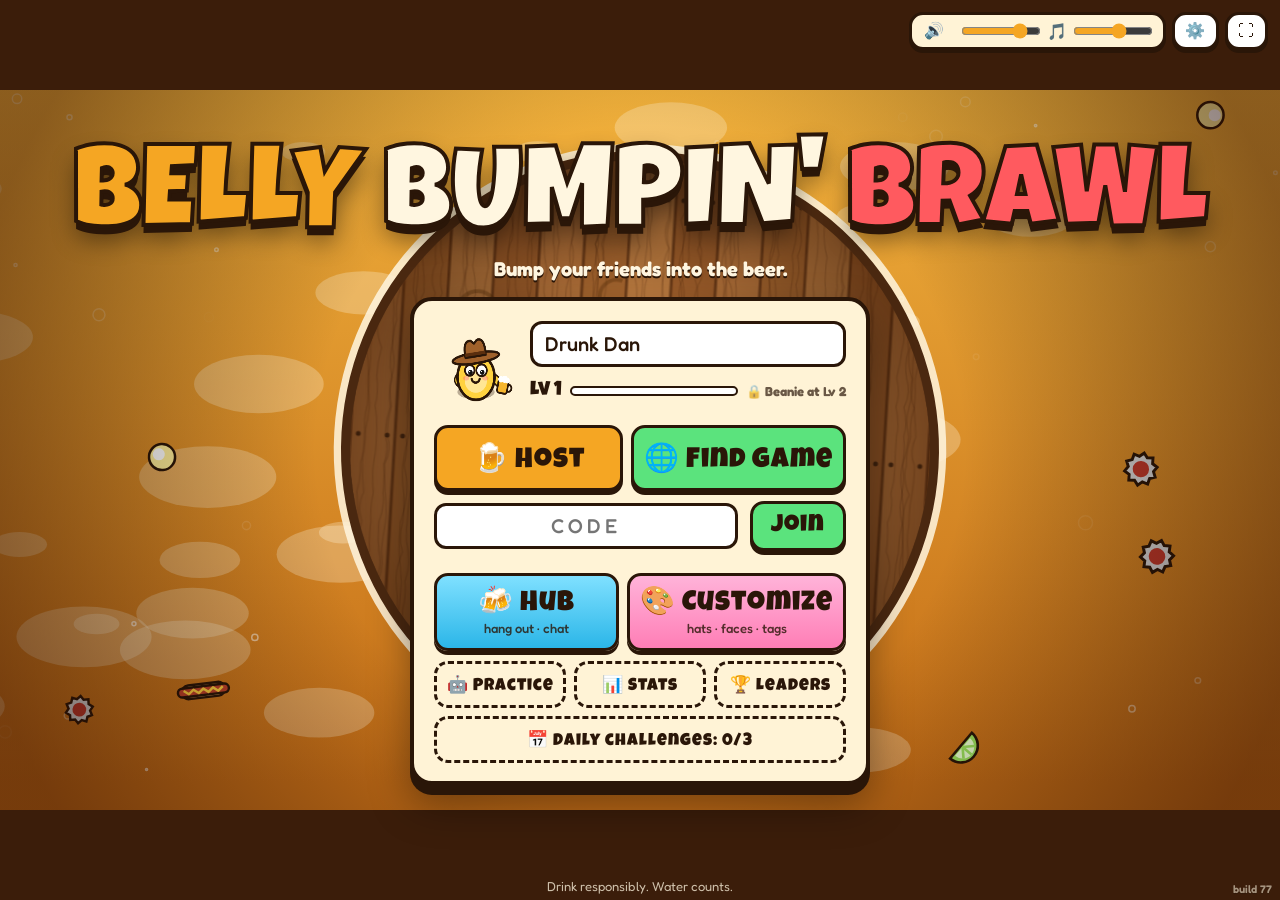
==== commit b16ef750: "Build 77" ====
--- a/index.html
+++ b/index.html
@@ -205,7 +205,7 @@
 
 <div id="touch"><div id="tstick"><div id="tbase"><div id="tknob"></div></div><div class="hint">drag to move</div></div>
 <div class="tb2" id="tParry"><b>🛡️</b>PARRY</div><div class="tb2" id="tBump"><b>🍺</b>BUMP</div><div class="tb2" id="tThrow"><b>🥛</b>THROW</div><div class="tb2" id="tEmote">😂</div></div>
-<div id="buildno" style="position:fixed;right:8px;bottom:4px;z-index:30;font:600 11px Fredoka,sans-serif;color:#fff6e0;opacity:.55;pointer-events:none;text-shadow:0 1px 0 #2a1608">build 76<span id="netinfo"></span></div>
+<div id="buildno" style="position:fixed;right:8px;bottom:4px;z-index:30;font:600 11px Fredoka,sans-serif;color:#fff6e0;opacity:.55;pointer-events:none;text-shadow:0 1px 0 #2a1608">build 77<span id="netinfo"></span></div>
 <div id="rotate"><div>📱↻</div>Turn your phone sideways to brawl</div>
 <div id="lobby" class="screen">
   <div class="panel"><button class="mtog" id="bMini">▲ Hide menu (practice)</button>
@@ -1968,13 +1968,16 @@
  if(toastT>0){toastT-=dt;if(toastT<=0)$('#toast').classList.remove('on')}
  logic();
  if(NET.mode==='client'&&V){const L=Math.min(.45,(NET.rtt||.08)/2+(NET.relay?.06:.03));for(const p of V.players){const d=disp[p.id];if(!d)continue;
-  if(p.id===NET.myId&&p.alive&&V.phase!=='intro'&&V.phase!=='results'&&V.phase!=='over'){const inp=lastInp||{x:0,y:0};let ix=inp.x||0,iy=inp.y||0;if(V.mut&&V.mut.includes('nolegs')&&V.phase==='play'){ix=0;iy=0}if(V.mut&&V.mut.includes('reverse')){ix=-ix;iy=-iy}
+  const predOk=p.alive&&V.phase!=='intro'&&V.phase!=='results'&&V.phase!=='over';
+  // Forget a half-charged or still-running predicted dash while we're dead or between rounds, or it fires on its own when play resumes.
+  if(p.id===NET.myId&&!predOk&&d.pd){const q=d.pd;q.h=q.t=q.w=q.lg=0;d.pvx=null}
+  if(p.id===NET.myId&&predOk){const inp=lastInp||{x:0,y:0};let ix=inp.x||0,iy=inp.y||0;if(V.mut&&V.mut.includes('nolegs')&&V.phase==='play'){ix=0;iy=0}if(V.mut&&V.mut.includes('reverse')){ix=-ix;iy=-iy}
    // Predict our own dash the moment Space is released, instead of waiting a round trip for the host.
    // PD mirrors the host's rules: h = hold time, q = dash charges left (2, refill after .9s), t = predicted dash time left,
    // w = window in which the host's (late) copy of this dash is ignored so it isn't applied twice.
    const PD=d.pd||(d.pd={h:0,q:2,qt:0,t:0,w:0}),act=V.phase==='play'||V.phase==='lobby',rev=V.mut&&V.mut.includes('reverse');
-   if(PD.q<2&&PD.t<=0){PD.qt+=dt;if(PD.qt>=.9){PD.q=2;PD.qt=0}}PD.w=Math.max(0,PD.w-dt);if(p.stun>0||!p.alive){PD.t=0;PD.w=0;PD.h=0}
-   const canDash=act&&p.stun<=0&&PD.t<=0&&!(PD.lg>0)&&(p.dash<=0||PD.w>0)&&PD.q>0&&!p.aiming&&!p.pzv;
+   if(PD.q<2&&PD.t<=0){PD.qt+=dt;if(PD.qt>=.9){PD.q=2;PD.qt=0}}PD.w=Math.max(0,PD.w-dt);if(p.stun>0||!p.alive||p.hand>0){PD.t=0;PD.w=0;PD.h=0}
+   const canDash=act&&p.stun<=0&&!(p.hand>0)&&PD.t<=0&&!(PD.lg>0)&&(p.dash<=0||PD.w>0)&&PD.q>0&&!p.aiming&&!p.pzv;
    if(inp.d&&canDash)PD.h+=dt;else if(PD.h>0){const cm=(p.courage>0?4:1)*Math.pow(1.3,p.pks?p.pks.split(PERKS.quick[0]).length-1:0),c=Math.min(1,PD.h*1.5*cm),burped=PD.h>(1/(1.5*cm))+1.4;
     if(!inp.d&&canDash&&!burped){let dx,dy;const l=hyp(inp.x||0,inp.y||0);if(inp.m&&typeof inp.a==='number'){dx=Math.cos(inp.a);dy=Math.sin(inp.a)}else if(l>.2){dx=inp.x/l;dy=inp.y/l}else{dx=Math.cos(p.face)*(rev?-1:1);dy=Math.sin(p.face)*(rev?-1:1)}
      if(rev){dx=-dx;dy=-dy}const sp=470+720*c;d.pvx=dx*sp;d.pvy=dy*sp;PD.t=.2+.25*c;PD.w=PD.t+L*2+.12;PD.q--;PD.qt=0}PD.h=0}
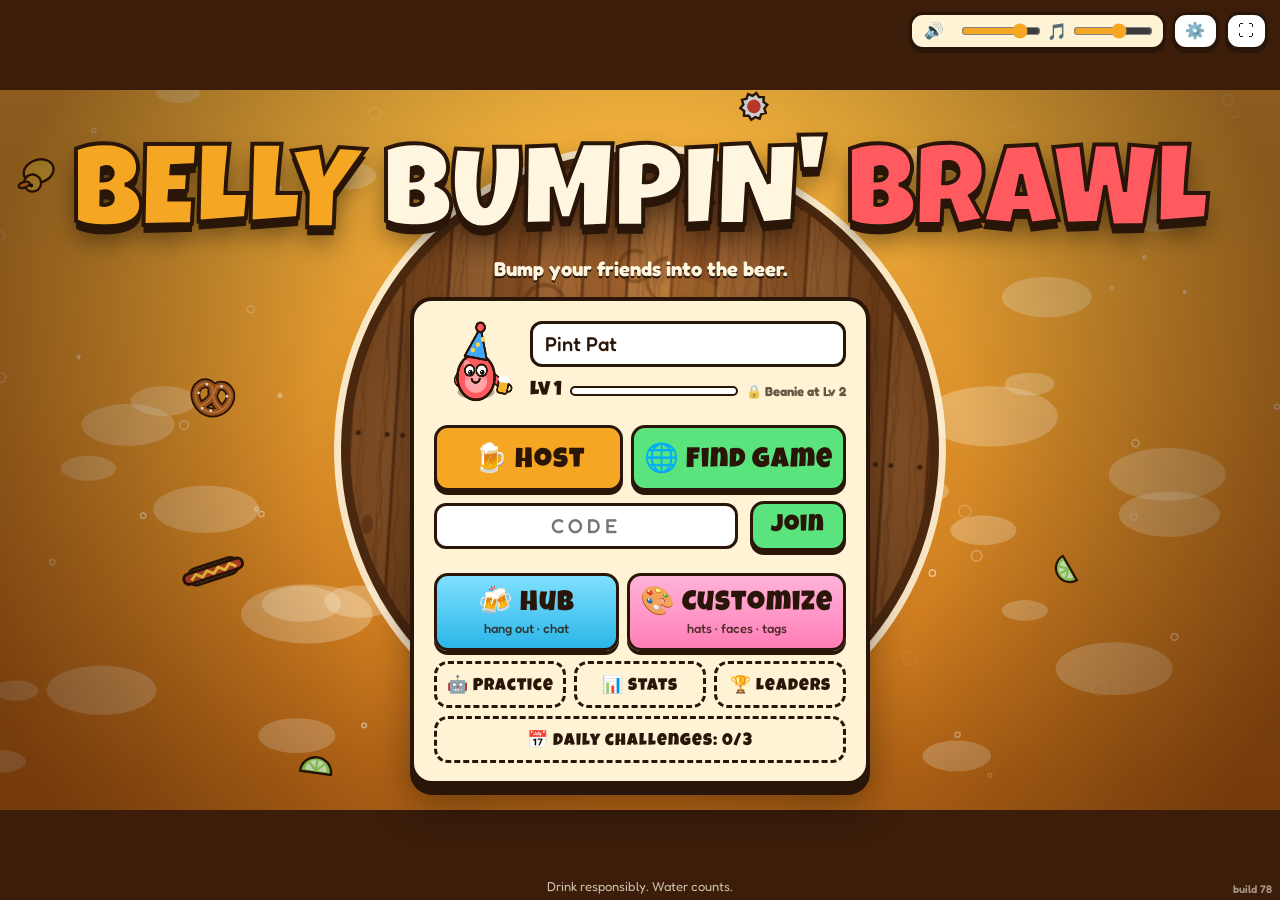
==== commit 302b13c7: "Build 78" ====
--- a/index.html
+++ b/index.html
@@ -205,7 +205,7 @@
 
 <div id="touch"><div id="tstick"><div id="tbase"><div id="tknob"></div></div><div class="hint">drag to move</div></div>
 <div class="tb2" id="tParry"><b>🛡️</b>PARRY</div><div class="tb2" id="tBump"><b>🍺</b>BUMP</div><div class="tb2" id="tThrow"><b>🥛</b>THROW</div><div class="tb2" id="tEmote">😂</div></div>
-<div id="buildno" style="position:fixed;right:8px;bottom:4px;z-index:30;font:600 11px Fredoka,sans-serif;color:#fff6e0;opacity:.55;pointer-events:none;text-shadow:0 1px 0 #2a1608">build 77<span id="netinfo"></span></div>
+<div id="buildno" style="position:fixed;right:8px;bottom:4px;z-index:30;font:600 11px Fredoka,sans-serif;color:#fff6e0;opacity:.55;pointer-events:none;text-shadow:0 1px 0 #2a1608">build 78<span id="netinfo"></span></div>
 <div id="rotate"><div>📱↻</div>Turn your phone sideways to brawl</div>
 <div id="lobby" class="screen">
   <div class="panel"><button class="mtog" id="bMini">▲ Hide menu (practice)</button>
@@ -347,7 +347,7 @@
  tilt:{n:'Tipsy Table',d:'Everything slides.'},
  spin:{n:'Lazy Susan',d:'The table spins.'},
  shrink:{n:'Last Call Shrinkage',d:'The table shrinks.'},
- hic:{n:'The Hiccups',d:'*hic* random bumps *hic*'},
+ hic:{n:'The Hiccups',d:'*hic* random bumps *hic*'}, // retired: random dashes felt like a bug. Kept so an older host's rounds still show a name.
  big:{n:'Big Boned',d:'Everyone is huge.'},
  reverse:{n:'Mixed Up',d:'Controls reversed.'},
  goggles:{n:'Beer Goggles',d:'Double vision.'},
@@ -355,7 +355,7 @@
  rails:{n:'Glass Railings',d:'Two hits smash them.'},
  nolegs:{n:'No Legs',d:'No walking. Dash to move.'},
 };
-const MUT_POOL=['nolegs','rails','slosh','spill','bumpers','kegs','bomb','tilt','spin','shrink','hic','big','reverse','goggles'];
+const MUT_POOL=['nolegs','rails','slosh','spill','bumpers','kegs','bomb','tilt','spin','shrink','big','reverse','goggles'];
 const CUPS=[];[1,-1].forEach(sg=>{[[390,-66],[390,0],[390,66],[328,-33],[328,33],[266,0]].forEach(([x,y])=>CUPS.push({t:'c',x:sg*x,y,r:30}))});
 const MAPS={
  round:{n:'The Round Table',solids:[{t:'c',x:0,y:0,r:290}],holes:[],ext:300,rim:'#4a2810'},
@@ -937,7 +937,6 @@
   const flr=free&&!p.pz?floaterAt(p.x,p.y):null;if(flr&&p.dash<=0){p.x+=flr.vx*dt;p.y+=flr.vy*dt;if(flr.gold&&hyp(p.x-flr.x,p.y-flr.y)<flr.r*.8){flr.gold=0;ev('treasure',{id:p.id,x:flr.x|0,y:flr.y|0});ev('meme',{t:'🏆 SECRET MUG!',x:flr.x|0,y:flr.y|0,v:1})}}
   if(p.charging&&p.inp.m&&typeof p.inp.a==='number'&&p.stun<=0)p.face=p.inp.a+(S.mut.includes('reverse')?Math.PI:0);
   const sp=hyp(p.vx,p.vy);if(p.stun<=0&&sp>40&&p.dash<=0&&!p.aiming&&!(p.charging&&p.inp.m)){const ta=Math.atan2(p.vy,p.vx);let da=((ta-p.face+Math.PI*3)%TAU)-Math.PI;p.face+=da*Math.min(1,dt*10)}
-  if(M.includes('hic')&&playing){p.hicT-=dt;if(p.hicT<=0){p.hicT=rnd(2.2,5);p.hics++;ev('hic',{id:p.id});if(p.stun<=0&&p.dash<=0){const a=Math.random()*TAU;const s=p.inp;const ox=s.x,oy=s.y;s.x=Math.cos(a);s.y=Math.sin(a);doDash(p,.3);s.x=ox;s.y=oy;p.charging=0;p.charge=0}}}
   const on=(p.pz?!!pzp:onArena(p.x,p.y))||!!flr;if(on){p.sx=p.x;p.sy=p.y;p.teeter=(flr||pzp)?0:clearAt(p.x,p.y,p.r*.7)?0:1}else p.teeter=1;
   if(playing||free){if(on)p.flT=0;if(!on&&p.dash<=0&&p.pk&&p.pk.floaty&&(p.flT||0)<.55*p.pk.floaty){p.flT=(p.flT||0)+dt;if(p.flT<dt*1.5)ev('meme',{t:'🎈',x:p.x|0,y:p.y|0})}else if(!on&&p.dash<=0){if(p.stun>0||S.t-p.hitT<.6||hyp(p.vx,p.vy)>300||hyp(p.x-p.sx,p.y-p.sy)>45)knockOut(p,'fall');else{p.edgeT=(p.edgeT||0)+dt*2;if(p.edgeT>.3){knockOut(p,'fall')}else{p.x=p.sx;p.y=p.sy;p.vx*=-.2;p.vy*=-.2;if(S.t-(p.whoaT||0)>1.2){p.whoaT=S.t;ev('whoa',{id:p.id})}}}}else if(on)p.edgeT=Math.max(0,(p.edgeT||0)-dt)}
   else if(!on){p.x=p.sx;p.y=p.sy;p.vx*=-.3;p.vy*=-.3}
@@ -1002,7 +1001,6 @@
  const ko=by(p=>p.kos);if(ko&&ko.kos>0)A.push('🥊 Most KOs: '+nm(ko)+' ('+ko.kos+')');
  const fl=by(p=>p.falls);if(fl&&fl.falls>0)A.push('🐟 Fish food: '+nm(fl)+' ('+fl.falls+')');
  const sf=by(p=>p.selfs);if(sf&&sf.selfs>0)A.push('🤡 Self-yeets: '+nm(sf)+' ('+sf.selfs+')');
- const hc=by(p=>p.hics);if(hc&&hc.hics>0)A.push('😵 Hiccups: '+nm(hc)+' ('+hc.hics+')');
  const gl=by(p=>p.glassed||0);if(gl&&gl.glassed>0)A.push("🎯 Bartender's arm: "+nm(gl)+' ('+gl.glassed+')');
  const pr=by(p=>p.parries||0);if(pr&&pr.parries>0)A.push('🛡️ Not today: '+nm(pr)+' ('+pr.parries+' parries)');
  const hb=by(p=>p.taken||0);if(hb&&hb.taken>2)A.push('🥴 Human piñata: '+nm(hb)+' (hit '+hb.taken+'×)');
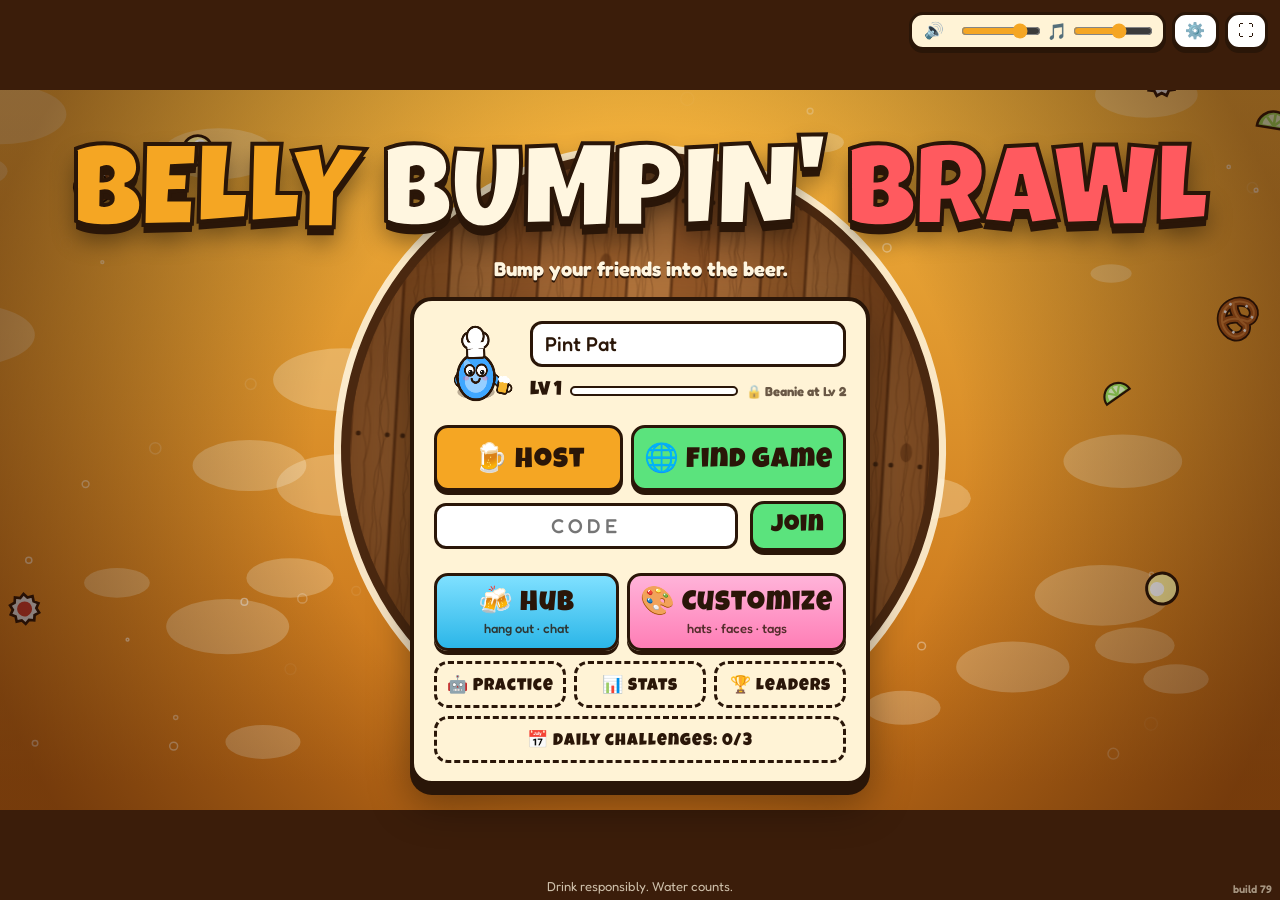
==== commit ec927cdf: "Build 79" ====
--- a/index.html
+++ b/index.html
@@ -205,7 +205,7 @@
 
 <div id="touch"><div id="tstick"><div id="tbase"><div id="tknob"></div></div><div class="hint">drag to move</div></div>
 <div class="tb2" id="tParry"><b>🛡️</b>PARRY</div><div class="tb2" id="tBump"><b>🍺</b>BUMP</div><div class="tb2" id="tThrow"><b>🥛</b>THROW</div><div class="tb2" id="tEmote">😂</div></div>
-<div id="buildno" style="position:fixed;right:8px;bottom:4px;z-index:30;font:600 11px Fredoka,sans-serif;color:#fff6e0;opacity:.55;pointer-events:none;text-shadow:0 1px 0 #2a1608">build 78<span id="netinfo"></span></div>
+<div id="buildno" style="position:fixed;right:8px;bottom:4px;z-index:30;font:600 11px Fredoka,sans-serif;color:#fff6e0;opacity:.55;pointer-events:none;text-shadow:0 1px 0 #2a1608">build 79<span id="netinfo"></span></div>
 <div id="rotate"><div>📱↻</div>Turn your phone sideways to brawl</div>
 <div id="lobby" class="screen">
   <div class="panel"><button class="mtog" id="bMini">▲ Hide menu (practice)</button>
@@ -1613,21 +1613,41 @@
 const RPL={buf:[],on:0,v:null,lastPh:null};
 function unpackSnap(s){s.players=s.pk.map(a=>{const o={};PK.forEach((k,i)=>{o[k]=PKB.has(k)?!!a[i]:a[i]});return o});delete s.pk;s.ev=[...(s.ev||[])];return s}
 function recFrame(s){if(!s||s.phase!=='play'||s.hub)return;RPL.buf.push({t:performance.now(),s});if(RPL.buf.length>150)RPL.buf.shift()}
-function startReplay(){const b=RPL.buf;if(b.length<30)return;const tEnd=b[b.length-1].t;const fr=b.filter(f=>f.t>=tEnd-4200);RPL.buf=[];RPL.fr=fr;RPL.t0=fr[0].t;RPL.end=tEnd-fr[0].t;RPL.t=0;RPL.i=0;RPL.hold=0;RPL.armed=0;RPL.on=1;document.body.classList.add('replay');SFX.whoosh&&SFX.whoosh(.9)}
-function stopReplay(){RPL.on=0;RPL.v=null;RPL.fr=null;document.body.classList.remove('replay')}
+function startReplay(){const b=RPL.buf;if(b.length<30)return;const tEnd=b[b.length-1].t;const fr=b.filter(f=>f.t>=tEnd-4200);RPL.buf=[];RPL.fr=fr;RPL.t0=fr[0].t;RPL.end=tEnd-fr[0].t;RPL.t=0;RPL.i=0;RPL.hold=0;RPL.armed=0;RPL.cam=null;rplPlan();RPL.on=1;document.body.classList.add('replay');SFX.whoosh&&SFX.whoosh(.9)}
+function stopReplay(){RPL.on=0;RPL.v=null;RPL.fr=null;RPL.cam=null;document.body.classList.remove('replay')}
 function replayTick(dt){const ph=V&&V.phase;if(ph==='over'&&RPL.lastPh&&RPL.lastPh!=='over'&&!RPL.on)startReplay();if(ph&&ph!=='over'&&ph!=='play'&&ph!=='results'&&RPL.buf.length&&ph==='lobby')RPL.buf=[];RPL.lastPh=ph;
  if(!RPL.on)return;if(ph!=='over'){stopReplay();return}
- const left=RPL.end-RPL.t,sp=left>1500?1:.4;RPL.slow=sp<1;RPL.t+=dt*1000*sp;const fr=RPL.fr;
+ const sp=rplSpeed(RPL.t);RPL.slow=sp<1;RPL.t+=dt*1000*sp;const fr=RPL.fr;
  while(RPL.i<fr.length-1&&fr[RPL.i+1].t-RPL.t0<=RPL.t){RPL.i++;for(const e of (fr[RPL.i].s.ev||[]))if(!['chat','say','champ','pzlv','pzwin','emote'].includes(e.k))try{onEv(e)}catch(_){}}
  const A=fr[RPL.i],B=fr[Math.min(RPL.i+1,fr.length-1)],span=Math.max(1,B.t-A.t),u=clamp((RPL.t-(A.t-RPL.t0))/span,0,1);
  const bm=new Map(B.s.players.map(p=>[p.id,p]));RPL.v=Object.assign({},A.s,{players:A.s.players.map(p=>{const q=bm.get(p.id);return q?Object.assign({},p,{x:p.x+(q.x-p.x)*u,y:p.y+(q.y-p.y)*u}):Object.assign({},p)}),phase:'play'});
+ RPL.cam=rplCam(A,B,u);
  if(RPL.t>=RPL.end){RPL.hold+=dt;if(RPL.hold>.9)stopReplay()}}
 addEventListener('keydown',e=>{if(RPL.on&&e.code!=='Escape'){stopReplay();e.stopPropagation()}},true);addEventListener('pointerdown',()=>{if(RPL.on)stopReplay()},true);
 setInterval(()=>{if(!RPL.on||!navigator.getGamepads)return;for(const gp of navigator.getGamepads())if(gp&&gp.buttons.some(b=>b&&b.pressed)){if(RPL.armed)stopReplay();return}RPL.armed=1},100);
+// slow-mo plan: find the final KO, the hit that caused it (tD), and if that hit was a thrown drink, the drink's flight (mug cam)
+function rplPlan(){const fr=RPL.fr,rt=i=>fr[i].t-RPL.t0;RPL.tD=RPL.end;RPL.tK=RPL.end;RPL.vic=null;RPL.mug=null;RPL.tM=null;let iK=-1;
+ for(let i=fr.length-1;i>=0&&iK<0;i--){const ev=fr[i].s.ev||[];if(ev.some(e=>e.k==='final')){iK=i;const sp=ev.find(e=>e.k==='splash'&&e.id);if(sp)RPL.vic=sp.id}}
+ if(iK<0)return;RPL.tK=rt(iK);RPL.tD=RPL.tK;if(!RPL.vic)return;
+ let iH=-1,hit=null;for(let i=iK;i>=0&&iH<0;i--)for(const e of (fr[i].s.ev||[]))if(e.k==='bonk'&&e.id===RPL.vic){iH=i;hit=e}
+ if(iH<0||RPL.tK-rt(iH)>3000)return;RPL.tD=rt(iH);if(!hit.cork)return;
+ // walk back from the hit, following the nearest flying drink each frame
+ const mug=new Map();let x=hit.x,y=hit.y,i0=iH;mug.set(iH,[x,y]);
+ for(let i=iH-1;i>=0;i--){let best=null,bd=170;for(const c of (fr[i].s.corks||[])){const d=hyp(c.x-x,c.y-y);if(d<bd){bd=d;best=c}}if(!best)break;x=best.x;y=best.y;mug.set(i,[x,y]);i0=i}
+ if(iH-i0<2)return;RPL.mug=mug;RPL.tM=rt(i0)}
+// playback speed: full speed, ease into slow-mo just before the decisive hit (or for the whole mug flight), slow again for the KO splash, then a slowish tail
+function rplSpeed(t){const ez=v=>v*v*(3-2*v),lo=RPL.mug?.25:.3,zone=(a,b,c,d,l)=>t<a||t>=d?1:t<b?1-(1-l)*ez((t-a)/Math.max(1,b-a)):t<c?l:1-(1-l)*ez((t-c)/Math.max(1,d-c));
+ const hit=RPL.mug?zone(RPL.tM-250,RPL.tM,RPL.tD+450,RPL.tD+950,lo):zone(RPL.tD-700,RPL.tD-150,RPL.tD+450,RPL.tD+950,lo),ko=zone(RPL.tK-500,RPL.tK-150,RPL.tK+250,RPL.tK+750,.35);
+ return Math.min(hit,ko,t>RPL.tK+250?.55:1)}
+// camera target during the replay (null = normal camera)
+function rplCam(A,B,u){const pos=id=>{const p=A.s.players.find(q=>q.id===id),q=B.s.players.find(q=>q.id===id);if(!p)return null;return q?[p.x+(q.x-p.x)*u,p.y+(q.y-p.y)*u]:[p.x,p.y]};
+ const t=RPL.t;if(RPL.mug&&t>=RPL.tM-250&&t<RPL.tD){const m=RPL.mug,ia=RPL.i,a=m.get(ia),b=m.get(ia+1);const at=a||b||m.get([...m.keys()].find(k=>k>ia));if(!at)return null;const c=a&&b?[a[0]+(b[0]-a[0])*u,a[1]+(b[1]-a[1])*u]:at;return {x:c[0],y:c[1],z:1.9}}
+ if(RPL.vic&&t>=RPL.tD-(RPL.mug?0:500)){const v=pos(RPL.vic);if(v)return {x:v[0],y:v[1],z:RPL.mug?1.7:1.4}}
+ return null}
 // 27-camera.js: the render() frame, camera and auto-fit (fitCam)
 function render(dt){const t=gtime;ctx.setTransform(1,0,0,1,0,0);ctx.fillStyle='#3b1d0a';ctx.fillRect(0,0,cv.width,cv.height);
- if(zoomT>0){zoomT-=dt;if(zoomT<=0)zoom=1}const FZ=fitCam();const zt=zoomT>0?zoom*FZ[0]:FZ[0];camZ=lerp(camZ,zt,Math.min(1,dt*(zoomT>0?6:3)));const mpz=V&&V.phase==='lobby'&&V.players.find(p=>p.id===NET.myId&&(p.pzv||(S&&S.hub)));if(mpz){const tx=S&&S.hub?mpz.x-120:mpz.x-lobbyShift()*.6+140,ty=mpz.y;if(hyp(camX-tx,camY-ty)>1500){camX=tx;camY=ty}else{camX=lerp(camX,tx,Math.min(1,dt*4));camY=lerp(camY,ty,Math.min(1,dt*4))}}else{
- if(hyp(camX-CX,camY-CY)>1500){camX=CX;camY=CY}camX=lerp(camX,zoomT>0?zx:(V&&V.phase==='lobby'?CX-lobbyShift():CX),Math.min(1,dt*5));camY=lerp(camY,zoomT>0?zy:FZ[1],Math.min(1,dt*5))}
+ if(zoomT>0){zoomT-=dt;if(zoomT<=0)zoom=1}const FZ=fitCam();const rc=RPL.on&&RPL.cam;const zt=rc?rc.z*FZ[0]:zoomT>0?zoom*FZ[0]:FZ[0];camZ=lerp(camZ,zt,Math.min(1,dt*(rc||zoomT>0?6:3)));if(rc){camX=lerp(camX,rc.x,Math.min(1,dt*7));camY=lerp(camY,rc.y,Math.min(1,dt*7))}else{const mpz=V&&V.phase==='lobby'&&V.players.find(p=>p.id===NET.myId&&(p.pzv||(S&&S.hub)));if(mpz){const tx=S&&S.hub?mpz.x-120:mpz.x-lobbyShift()*.6+140,ty=mpz.y;if(hyp(camX-tx,camY-ty)>1500){camX=tx;camY=ty}else{camX=lerp(camX,tx,Math.min(1,dt*4));camY=lerp(camY,ty,Math.min(1,dt*4))}}else{
+ if(hyp(camX-CX,camY-CY)>1500){camX=CX;camY=CY}camX=lerp(camX,zoomT>0?zx:(V&&V.phase==='lobby'?CX-lobbyShift():CX),Math.min(1,dt*5));camY=lerp(camY,zoomT>0?zy:FZ[1],Math.min(1,dt*5))}}
  shake=Math.max(0,shake-dt*40);const kd=Math.exp(-dt*14);kickX*=kd;kickY*=kd;const sk=SHK[shakeLv],sx=(rnd(-1,1)*shake+kickX)*sk,sy=(rnd(-1,1)*shake+kickY)*sk;
  const goggles=V&&V.mut&&V.mut.includes('goggles')&&(V.phase==='play'||V.phase==='intro');
  const world=()=>{ctx.translate(W/2+sx,H/2+sy);ctx.scale(camZ,camZ);ctx.translate(-camX,-camY);drawWorld(t)};
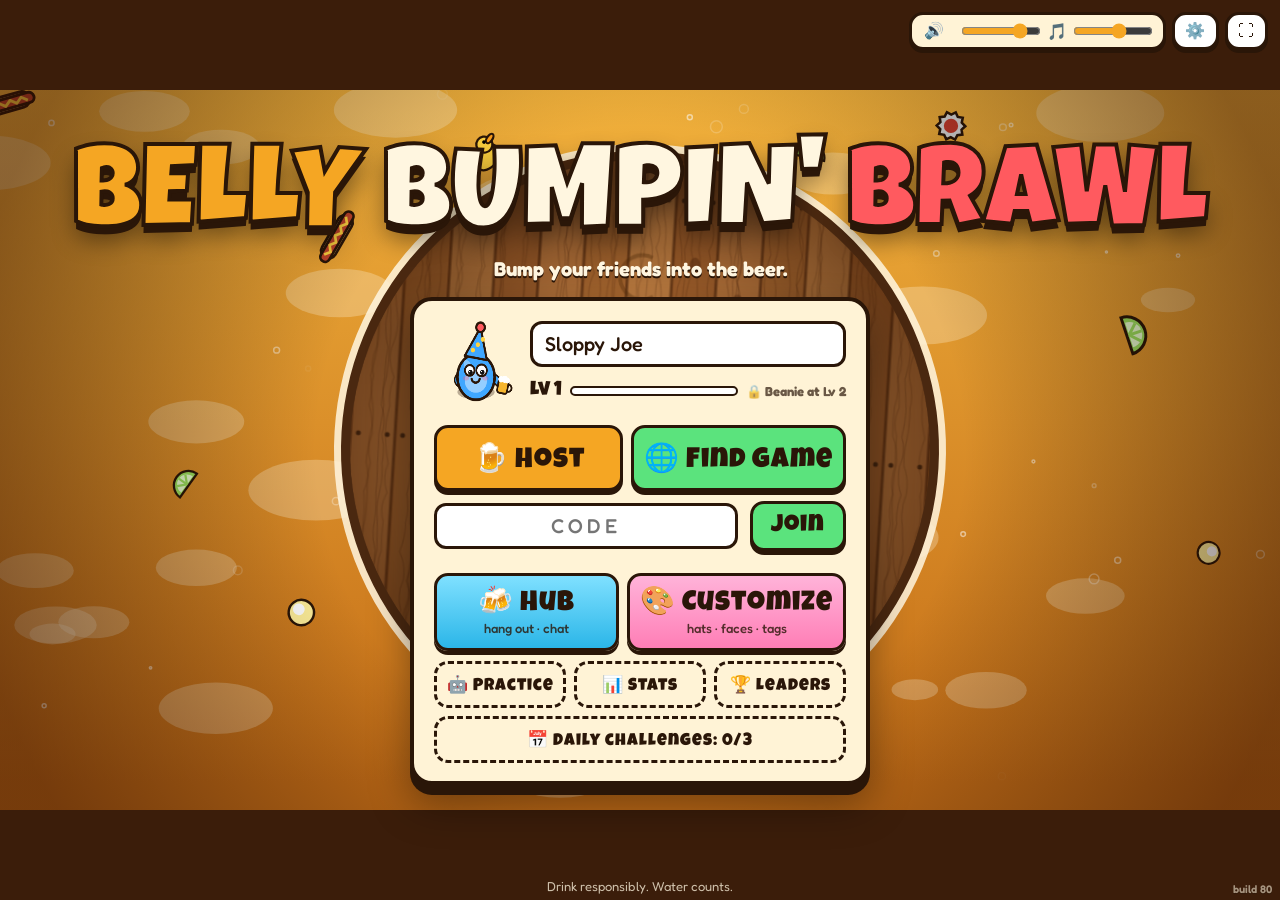
==== commit c6c05559: "Build 80" ====
--- a/index.html
+++ b/index.html
@@ -205,7 +205,7 @@
 
 <div id="touch"><div id="tstick"><div id="tbase"><div id="tknob"></div></div><div class="hint">drag to move</div></div>
 <div class="tb2" id="tParry"><b>🛡️</b>PARRY</div><div class="tb2" id="tBump"><b>🍺</b>BUMP</div><div class="tb2" id="tThrow"><b>🥛</b>THROW</div><div class="tb2" id="tEmote">😂</div></div>
-<div id="buildno" style="position:fixed;right:8px;bottom:4px;z-index:30;font:600 11px Fredoka,sans-serif;color:#fff6e0;opacity:.55;pointer-events:none;text-shadow:0 1px 0 #2a1608">build 79<span id="netinfo"></span></div>
+<div id="buildno" style="position:fixed;right:8px;bottom:4px;z-index:30;font:600 11px Fredoka,sans-serif;color:#fff6e0;opacity:.55;pointer-events:none;text-shadow:0 1px 0 #2a1608">build 80<span id="netinfo"></span></div>
 <div id="rotate"><div>📱↻</div>Turn your phone sideways to brawl</div>
 <div id="lobby" class="screen">
   <div class="panel"><button class="mtog" id="bMini">▲ Hide menu (practice)</button>
@@ -1132,12 +1132,12 @@
  else if(m.t==='pg'){c.send({t:'po',k:m.k})}
  else if(m.t==='bye'){S.players=S.players.filter(x=>x!==p&&x.owner!==id)}}
 function broadcast(){if(!S)return;const s=snapshot();const rl=new Set();for(const c of NET.conns.values()){if(c.relay){rl.add(c.mq);continue}try{if(c.open!==false)c.send({t:'s',s})}catch(e){}}if(rl.size){NET.rev=(NET.rev||[]).concat(s.ev);NET.rtick=(NET.rtick||0)+1;if(NET.rtick%(NET.rhalf?2:1)===0||NET.rev.length>12){const j=JSON.stringify({t:'s',s:Object.assign({},s,{ev:NET.rev})});NET.rev=[];for(const mq of rl)mq.pub(RT(S.code)+'all',j)}}S.evq=[]}
-const PROTO=20;const PKI=new Set(['x','y','vx','vy','ghx','ghy']);const PKB=new Set(['alive','bot']);
+const PROTO=21;const PKI=new Set(['x','y','vx','vy','ghx','ghy']);const PKB=new Set(['alive','bot']);
 const PK=['ghx','ghy','id','name','color','hat','bot','x','y','vx','vy','face','r','alive','fall','charge','dash','stun','buzz','score','emote','emoteT','teeter','kos','falls','team','inv','gun','armor','courage','gulp','aiming','aimA','aimC','thT','parry','wob','dodge','slosh','ctr','fullT','full','lives','lv','pks','fc','bk','spl','tag','ic','hand','pzv'];
 const r2=v=>Math.round(v*100)/100;
 let lastRails='',railsT=0;function snapshot(){const sn=snapshot0();const rj=JSON.stringify(sn.rails);railsT++;if(rj===lastRails&&railsT%30)delete sn.rails;else lastRails=rj;return sn}
 function snapshot0(){return {st:r2(S.t),fl:(S.fl||[]).map(f=>[f.x|0,f.y|0,f.r,r2(f.flip),f.gold,r2(f.a)]),code:S.code,phase:S.phase,pt:r2(S.pt),rt:r2(S.rt),round:S.round,mut:S.mut,arenaR:r2(S.arenaR),rot:r2(S.rot),gx:S.gx|0,gy:S.gy|0,sudden:S.sudden,
- card:S.card,vote:S.vote&&S.phase==='results'?S.vote:null,over:S.over,settings:S.settings,lastWinner:S.lastWinner,map:S.map,matchT:r2(S.matchT),waveWarn:r2(S.waveWarn||0),disco:S.disco?1:0,hydro:S.hydro?1:0,waveA:r2(S.waveA||0),mutT:r2(S.mutT),
+ card:S.card,vote:S.vote&&S.phase==='results'?S.vote:null,over:S.over,rp:S.phase==='over'&&S.rp||null,settings:S.settings,lastWinner:S.lastWinner,map:S.map,matchT:r2(S.matchT),waveWarn:r2(S.waveWarn||0),disco:S.disco?1:0,hydro:S.hydro?1:0,waveA:r2(S.waveA||0),mutT:r2(S.mutT),
  zone:S.zone?{x:S.zone.x|0,y:S.zone.y|0,r:S.zone.r,own:S.zone.own,t:r2(S.zone.t)}:null,items:S.items.map(i=>({x:i.x|0,y:i.y|0})),loose:S.loose.map(c=>({x:c.x|0,y:c.y|0})),rails:S.rails.map(r=>({ax:r.ax|0,ay:r.ay|0,bx:r.bx|0,by:r.by|0,hp:r.hp})),corks:S.corks.map(c=>({x:c.x|0,y:c.y|0,vx:c.vx|0,vy:c.vy|0})),nuts:(S.nuts||[]).map(n=>[n.x|0,n.y|0,r2(n.t)]),
  pk:S.players.map(p=>PK.map(k=>{let v=p[k];if(typeof v==='number')v=(PKI.has(k)?Math.round(v):r2(v));else if(v===undefined)v=0;else if(v===false)v=0;else if(v===true)v=1;return v})),
  kegs:S.kegs.map(k=>({x:k.x|0,y:k.y|0,vx:k.vx|0,vy:k.vy|0,a:r2(k.a),warn:r2(k.warn),r:k.r})),bumpers:S.bumpers.map(b=>({x:b.x|0,y:b.y|0,r:b.r})),
@@ -1609,40 +1609,52 @@
 
 let gtime=0,surge=0,surgeA=0;
 // 26-replay.js: instant replay of the last seconds of a match
-// ---- instant replay: last ~4s of a match, slow-mo at the end, before the champion screen
+// ---- instant replay: last ~4s of a match, slow-mo around the decisive hit, before the champion screen
+// Frames are keyed by host sim time (snapshot st), so every player shares one timeline. The host picks the moment and runs the
+// replay clock and sends it in the snapshot as S.rp; joined players follow that clock, so everyone sees the same frame at once.
 const RPL={buf:[],on:0,v:null,lastPh:null};
 function unpackSnap(s){s.players=s.pk.map(a=>{const o={};PK.forEach((k,i)=>{o[k]=PKB.has(k)?!!a[i]:a[i]});return o});delete s.pk;s.ev=[...(s.ev||[])];return s}
-function recFrame(s){if(!s||s.phase!=='play'||s.hub)return;RPL.buf.push({t:performance.now(),s});if(RPL.buf.length>150)RPL.buf.shift()}
-function startReplay(){const b=RPL.buf;if(b.length<30)return;const tEnd=b[b.length-1].t;const fr=b.filter(f=>f.t>=tEnd-4200);RPL.buf=[];RPL.fr=fr;RPL.t0=fr[0].t;RPL.end=tEnd-fr[0].t;RPL.t=0;RPL.i=0;RPL.hold=0;RPL.armed=0;RPL.cam=null;rplPlan();RPL.on=1;document.body.classList.add('replay');SFX.whoosh&&SFX.whoosh(.9)}
-function stopReplay(){RPL.on=0;RPL.v=null;RPL.fr=null;RPL.cam=null;document.body.classList.remove('replay')}
-function replayTick(dt){const ph=V&&V.phase;if(ph==='over'&&RPL.lastPh&&RPL.lastPh!=='over'&&!RPL.on)startReplay();if(ph&&ph!=='over'&&ph!=='play'&&ph!=='results'&&RPL.buf.length&&ph==='lobby')RPL.buf=[];RPL.lastPh=ph;
- if(!RPL.on)return;if(ph!=='over'){stopReplay();return}
- const sp=rplSpeed(RPL.t);RPL.slow=sp<1;RPL.t+=dt*1000*sp;const fr=RPL.fr;
+function recFrame(s){if(!s||s.phase!=='play'||s.hub)return;const t=Math.round((s.st||0)*1000),b=RPL.buf,l=b[b.length-1];if(l&&t<=l.t){if(t<l.t-2000)RPL.buf=[];else{if(t===l.t&&s.ev&&s.ev.length)l.s.ev=(l.s.ev||[]).concat(s.ev);return}}RPL.buf.push({t,s});if(RPL.buf.length>150)RPL.buf.shift()}
+const rplHost=()=>NET.mode!=='client';
+// host: start from its own buffer and pick the moment. client: start from the host's plan (rp)
+function startReplay(rp){const b=RPL.buf;if(b.length<(rp?5:30))return;const tEnd=rp?rp.a+rp.e:b[b.length-1].t,t0=rp?rp.a:tEnd-4200;const fr=b.filter(f=>f.t>=t0-40&&f.t<=tEnd+40);if(fr.length<2)return;
+ RPL.buf=[];RPL.fr=fr;RPL.t0=rp?rp.a:fr[0].t;RPL.end=rp?rp.e:tEnd-fr[0].t;RPL.t=rp?rp.t:0;RPL.i=0;RPL.hold=0;RPL.armed=0;RPL.cam=null;
+ if(rp){RPL.tD=rp.d;RPL.tK=rp.k;RPL.vic=rp.v;RPL.tM=rp.m;RPL.mug=null;if(rp.m!=null)rplMug(rp.hx,rp.hy,rp.d)}else{rplPlan();if(S)S.rp={a:RPL.t0,e:Math.round(RPL.end),d:Math.round(RPL.tD),k:Math.round(RPL.tK),v:RPL.vic,m:RPL.mug?Math.round(RPL.tM):null,hx:RPL.hx|0,hy:RPL.hy|0,t:0}}
+ while(RPL.i<fr.length-1&&fr[RPL.i+1].t-RPL.t0<=RPL.t)RPL.i++;RPL.on=1;document.body.classList.add('replay');SFX.whoosh&&SFX.whoosh(.9)}
+function stopReplay(){RPL.on=0;RPL.v=null;RPL.fr=null;RPL.cam=null;document.body.classList.remove('replay');if(rplHost()&&S)S.rp=null}
+function replayTick(dt){const ph=V&&V.phase,host=rplHost();
+ if(host){if(ph==='over'&&RPL.lastPh&&RPL.lastPh!=='over'&&!RPL.on)startReplay()}else if(ph==='over'&&V.rp&&!RPL.on&&RPL.lastRp!==V.rp.a)startReplay(V.rp);
+ if(!host)RPL.lastRp=V&&V.rp?V.rp.a:RPL.lastRp;if(ph==='lobby'){RPL.buf=[];RPL.lastRp=null}RPL.lastPh=ph;
+ if(!RPL.on)return;if(ph!=='over'||(!host&&!V.rp)){stopReplay();return}
+ const sp=rplSpeed(RPL.t);RPL.slow=sp<1;RPL.t+=dt*1000*sp;
+ if(!host){const rp=V.rp,tg=rp.t+Math.min(200,performance.now()-(V._rx||performance.now()))*rplSpeed(rp.t),df=tg-RPL.t;if(Math.abs(df)>300)RPL.t=tg;else RPL.t+=df*Math.min(1,dt*4)}
+ const fr=RPL.fr;RPL.t=Math.min(RPL.t,RPL.end);
  while(RPL.i<fr.length-1&&fr[RPL.i+1].t-RPL.t0<=RPL.t){RPL.i++;for(const e of (fr[RPL.i].s.ev||[]))if(!['chat','say','champ','pzlv','pzwin','emote'].includes(e.k))try{onEv(e)}catch(_){}}
  const A=fr[RPL.i],B=fr[Math.min(RPL.i+1,fr.length-1)],span=Math.max(1,B.t-A.t),u=clamp((RPL.t-(A.t-RPL.t0))/span,0,1);
  const bm=new Map(B.s.players.map(p=>[p.id,p]));RPL.v=Object.assign({},A.s,{players:A.s.players.map(p=>{const q=bm.get(p.id);return q?Object.assign({},p,{x:p.x+(q.x-p.x)*u,y:p.y+(q.y-p.y)*u}):Object.assign({},p)}),phase:'play'});
  RPL.cam=rplCam(A,B,u);
- if(RPL.t>=RPL.end){RPL.hold+=dt;if(RPL.hold>.9)stopReplay()}}
-addEventListener('keydown',e=>{if(RPL.on&&e.code!=='Escape'){stopReplay();e.stopPropagation()}},true);addEventListener('pointerdown',()=>{if(RPL.on)stopReplay()},true);
-setInterval(()=>{if(!RPL.on||!navigator.getGamepads)return;for(const gp of navigator.getGamepads())if(gp&&gp.buttons.some(b=>b&&b.pressed)){if(RPL.armed)stopReplay();return}RPL.armed=1},100);
-// slow-mo plan: find the final KO, the hit that caused it (tD), and if that hit was a thrown drink, the drink's flight (mug cam)
+ if(host){if(S.rp)S.rp.t=Math.round(RPL.t);if(RPL.t>=RPL.end){RPL.hold+=dt;if(RPL.hold>.9)stopReplay()}}}
+// only the host can skip (it ends the replay for everyone); offline that's you
+addEventListener('keydown',e=>{if(RPL.on&&e.code!=='Escape'){if(rplHost())stopReplay();e.stopPropagation()}},true);addEventListener('pointerdown',()=>{if(RPL.on&&rplHost())stopReplay()},true);
+setInterval(()=>{if(!RPL.on||!navigator.getGamepads)return;for(const gp of navigator.getGamepads())if(gp&&gp.buttons.some(b=>b&&b.pressed)){if(RPL.armed&&rplHost())stopReplay();return}RPL.armed=1},100);
+// slow-mo plan (host): find the final KO, the hit that caused it (tD), and if that hit was a thrown drink, the drink's flight (mug cam)
 function rplPlan(){const fr=RPL.fr,rt=i=>fr[i].t-RPL.t0;RPL.tD=RPL.end;RPL.tK=RPL.end;RPL.vic=null;RPL.mug=null;RPL.tM=null;let iK=-1;
  for(let i=fr.length-1;i>=0&&iK<0;i--){const ev=fr[i].s.ev||[];if(ev.some(e=>e.k==='final')){iK=i;const sp=ev.find(e=>e.k==='splash'&&e.id);if(sp)RPL.vic=sp.id}}
  if(iK<0)return;RPL.tK=rt(iK);RPL.tD=RPL.tK;if(!RPL.vic)return;
  let iH=-1,hit=null;for(let i=iK;i>=0&&iH<0;i--)for(const e of (fr[i].s.ev||[]))if(e.k==='bonk'&&e.id===RPL.vic){iH=i;hit=e}
- if(iH<0||RPL.tK-rt(iH)>3000)return;RPL.tD=rt(iH);if(!hit.cork)return;
- // walk back from the hit, following the nearest flying drink each frame
- const mug=new Map();let x=hit.x,y=hit.y,i0=iH;mug.set(iH,[x,y]);
+ if(iH<0||RPL.tK-rt(iH)>3000)return;RPL.tD=rt(iH);if(!hit.cork)return;RPL.hx=hit.x;RPL.hy=hit.y;rplMug(hit.x,hit.y,RPL.tD);if(RPL.mug)RPL.tM=RPL.tM0}
+// walk back from the hit, following the nearest flying drink each frame (each player traces it in their own frames)
+function rplMug(x,y,tD){const fr=RPL.fr;let iH=0;for(let i=0;i<fr.length;i++)if(fr[i].t-RPL.t0<=tD+20)iH=i;const mug=new Map();let i0=iH;mug.set(iH,[x,y]);
  for(let i=iH-1;i>=0;i--){let best=null,bd=170;for(const c of (fr[i].s.corks||[])){const d=hyp(c.x-x,c.y-y);if(d<bd){bd=d;best=c}}if(!best)break;x=best.x;y=best.y;mug.set(i,[x,y]);i0=i}
- if(iH-i0<2)return;RPL.mug=mug;RPL.tM=rt(i0)}
+ if(iH-i0<2){RPL.mug=null;return}RPL.mug=mug;RPL.tM0=fr[i0].t-RPL.t0}
 // playback speed: full speed, ease into slow-mo just before the decisive hit (or for the whole mug flight), slow again for the KO splash, then a slowish tail
-function rplSpeed(t){const ez=v=>v*v*(3-2*v),lo=RPL.mug?.25:.3,zone=(a,b,c,d,l)=>t<a||t>=d?1:t<b?1-(1-l)*ez((t-a)/Math.max(1,b-a)):t<c?l:1-(1-l)*ez((t-c)/Math.max(1,d-c));
- const hit=RPL.mug?zone(RPL.tM-250,RPL.tM,RPL.tD+450,RPL.tD+950,lo):zone(RPL.tD-700,RPL.tD-150,RPL.tD+450,RPL.tD+950,lo),ko=zone(RPL.tK-500,RPL.tK-150,RPL.tK+250,RPL.tK+750,.35);
+function rplSpeed(t){const ez=v=>v*v*(3-2*v),mug=RPL.tM!=null,lo=mug?.25:.3,zone=(a,b,c,d,l)=>t<a||t>=d?1:t<b?1-(1-l)*ez((t-a)/Math.max(1,b-a)):t<c?l:1-(1-l)*ez((t-c)/Math.max(1,d-c));
+ const hit=mug?zone(RPL.tM-250,RPL.tM,RPL.tD+450,RPL.tD+950,lo):zone(RPL.tD-700,RPL.tD-150,RPL.tD+450,RPL.tD+950,lo),ko=zone(RPL.tK-500,RPL.tK-150,RPL.tK+250,RPL.tK+750,.35);
  return Math.min(hit,ko,t>RPL.tK+250?.55:1)}
 // camera target during the replay (null = normal camera)
 function rplCam(A,B,u){const pos=id=>{const p=A.s.players.find(q=>q.id===id),q=B.s.players.find(q=>q.id===id);if(!p)return null;return q?[p.x+(q.x-p.x)*u,p.y+(q.y-p.y)*u]:[p.x,p.y]};
- const t=RPL.t;if(RPL.mug&&t>=RPL.tM-250&&t<RPL.tD){const m=RPL.mug,ia=RPL.i,a=m.get(ia),b=m.get(ia+1);const at=a||b||m.get([...m.keys()].find(k=>k>ia));if(!at)return null;const c=a&&b?[a[0]+(b[0]-a[0])*u,a[1]+(b[1]-a[1])*u]:at;return {x:c[0],y:c[1],z:1.9}}
- if(RPL.vic&&t>=RPL.tD-(RPL.mug?0:500)){const v=pos(RPL.vic);if(v)return {x:v[0],y:v[1],z:RPL.mug?1.7:1.4}}
+ const t=RPL.t,mug=RPL.tM!=null;if(mug&&RPL.mug&&t>=RPL.tM-250&&t<RPL.tD){const m=RPL.mug,ia=RPL.i,a=m.get(ia),b=m.get(ia+1);const at=a||b||m.get([...m.keys()].sort((x,y)=>x-y).find(k=>k>ia));if(!at)return null;const c=a&&b?[a[0]+(b[0]-a[0])*u,a[1]+(b[1]-a[1])*u]:at;return {x:c[0],y:c[1],z:1.9}}
+ if(RPL.vic&&t>=RPL.tD-(mug?0:500)){const v=pos(RPL.vic);if(v)return {x:v[0],y:v[1],z:mug?1.7:1.4}}
  return null}
 // 27-camera.js: the render() frame, camera and auto-fit (fitCam)
 function render(dt){const t=gtime;ctx.setTransform(1,0,0,1,0,0);ctx.fillStyle='#3b1d0a';ctx.fillRect(0,0,cv.width,cv.height);
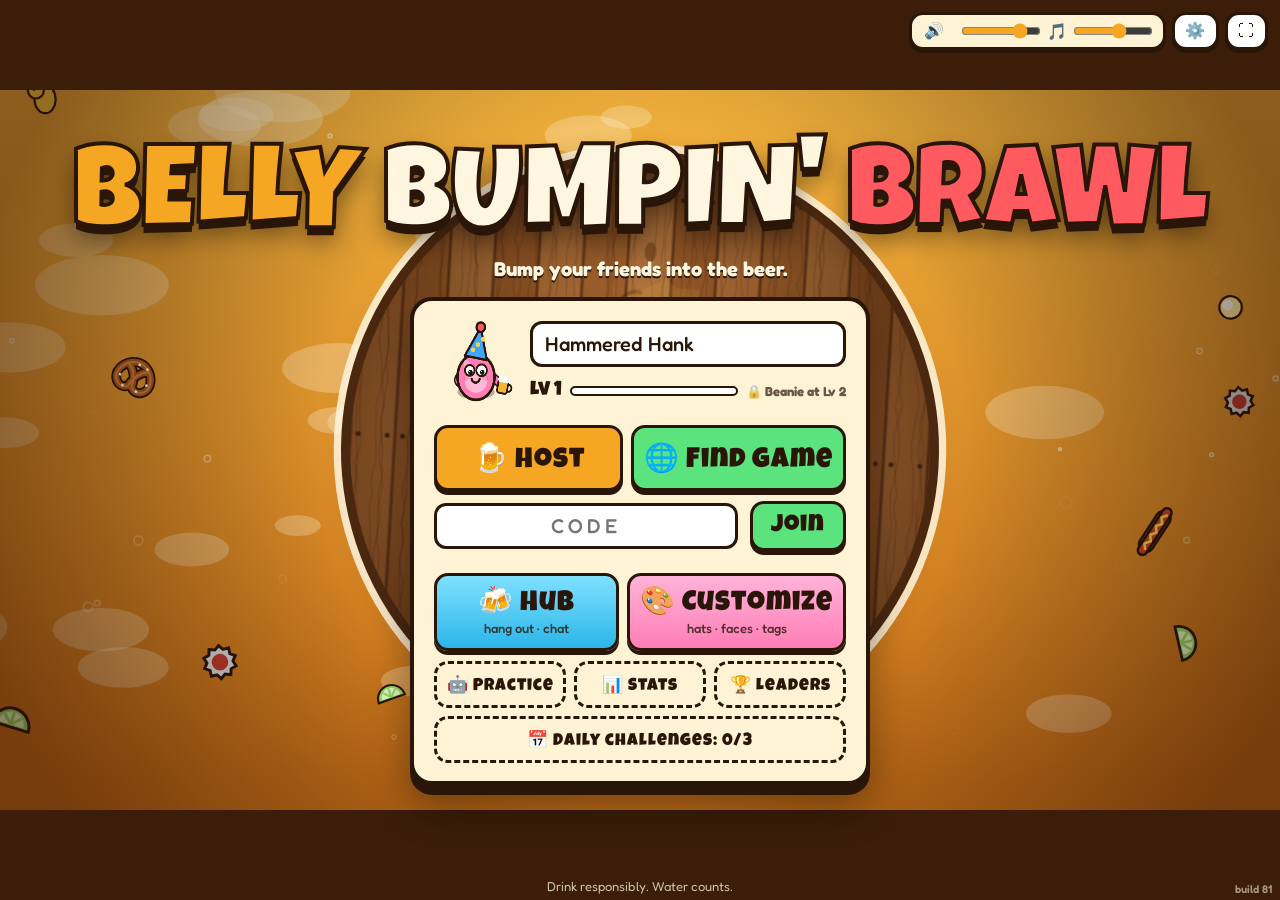
==== commit 92a3f8d1: "Build 81" ====
--- a/index.html
+++ b/index.html
@@ -205,7 +205,7 @@
 
 <div id="touch"><div id="tstick"><div id="tbase"><div id="tknob"></div></div><div class="hint">drag to move</div></div>
 <div class="tb2" id="tParry"><b>🛡️</b>PARRY</div><div class="tb2" id="tBump"><b>🍺</b>BUMP</div><div class="tb2" id="tThrow"><b>🥛</b>THROW</div><div class="tb2" id="tEmote">😂</div></div>
-<div id="buildno" style="position:fixed;right:8px;bottom:4px;z-index:30;font:600 11px Fredoka,sans-serif;color:#fff6e0;opacity:.55;pointer-events:none;text-shadow:0 1px 0 #2a1608">build 80<span id="netinfo"></span></div>
+<div id="buildno" style="position:fixed;right:8px;bottom:4px;z-index:30;font:600 11px Fredoka,sans-serif;color:#fff6e0;opacity:.55;pointer-events:none;text-shadow:0 1px 0 #2a1608">build 81<span id="netinfo"></span></div>
 <div id="rotate"><div>📱↻</div>Turn your phone sideways to brawl</div>
 <div id="lobby" class="screen">
   <div class="panel"><button class="mtog" id="bMini">▲ Hide menu (practice)</button>
@@ -1227,7 +1227,7 @@
 const LAG=+((location.search.match(/[?&]lag=(\d+)/)||[])[1]||0); // test flag: ?lag=200 fakes a 200 ms round trip for a joined player
 function clientMsg(m){if(!m)return;if(LAG&&!m._lag){m._lag=1;setTimeout(()=>clientMsg(m),LAG/2);return}if(m.t==='gfull'){const g=LOC.get(m.k|0);if(g){LOC.delete(g.k);for(const i in PADS)if(PADS[i]===g.k)delete PADS[i]}toast('Room is full!',2);return}if(m.t==='hst'){NET.hrst=String(m.s).slice(0,14);return}if(m.t==='bq')return;if(m.t==='rtc'){const pc=NET.rtcPc;if(m.c){if(pc&&pc.remoteDescription)pc.addIceCandidate(m.c).catch(()=>{});return}if(pc&&pc.signalingState==='have-local-offer'){NET.rst='answered';}if(pc&&pc.signalingState==='have-local-offer')pc.setRemoteDescription({type:'answer',sdp:String(m.sdp)}).catch(e=>console.warn(e));return}if(m.t==='kick'){if(NET.mode==='client'){toast('🚪 The host kicked you out.',5);leaveToTitle(true)}return}if(m.t==='old'){toast(m.v>PROTO?'The host has a newer version. Refresh this page and rejoin!':'The host has an older version. Ask them to refresh!',8);leaveToTitle(true);return}if(m.t==='po'){const r=(performance.now()-m.k)/1000;if(r>=0&&r<5)NET.rtt=NET.rtt==null?r:NET.rtt*.8+r*.2;return}if(m.t==='w'){NET.myId=m.id;return}if(m.t==='full'){toast('Room is full (6 max)!',5);leaveToTitle(true);return}
  if(m.t==='s'){const s=m.s;if(s.pk){s.players=s.pk.map(a=>{const o={};PK.forEach((k,i)=>{o[k]=PKB.has(k)?!!a[i]:a[i]});return o});delete s.pk}if(!s.rails&&V)s.rails=V.rails;if(!s.rails)s.rails=[];
-  for(const p of s.players){let d=disp[p.id];if(!d||!p.alive||hyp(d.x-p.x,d.y-p.y)>(p.id===NET.myId?(d.pd&&d.pd.w>0?700:260):160)){d=disp[p.id]={x:p.x,y:p.y,pd:d&&d.pd}}d.tx=p.x;d.ty=p.y;d.vx=p.vx;d.vy=p.vy;d.age=0}
+  for(const p of s.players){let d=disp[p.id];if(!d||!p.alive||hyp(d.x-p.x,d.y-p.y)>(p.id===NET.myId?260:160)){d=disp[p.id]={x:p.x,y:p.y}}d.tx=p.x;d.ty=p.y;d.vx=p.vx;d.vy=p.vy;d.age=0}
   s._rx=performance.now();V=s;recFrame(s);for(const e of s.ev)onEv(e)}}
 function leaveToTitle(silent){hubStop();couchReset();try{$('#clog').innerHTML=''}catch(e){}try{if(NET.mode==='client'&&NET.mq&&NET.hostConn)NET.hostConn.send({t:'bye'})}catch(e){}try{if(NET.mq)NET.mq.close()}catch(e){}NET.mq=null;try{(NET.mqp||[]).forEach(m=>m.close())}catch(e){}NET.mqp=null;try{(NET.mqs||[]).forEach(m=>m.close())}catch(e){}NET.mqs=null;NET.relay=0;try{if(NET.peer)NET.peer.destroy()}catch(e){}try{if(NET.bc)NET.bc.close()}catch(e){}try{if(NET.rtcPc)NET.rtcPc.close()}catch(e){}NET.rtcPc=null;NET.mode=null;NET.peer=null;NET.conns.clear();NET.banned=null;NET.hostConn=null;S=null;V=null;$('#esc').classList.remove('on');
  showScreen('title')}
@@ -1998,32 +1998,10 @@
  if(toastT>0){toastT-=dt;if(toastT<=0)$('#toast').classList.remove('on')}
  logic();
  if(NET.mode==='client'&&V){const L=Math.min(.45,(NET.rtt||.08)/2+(NET.relay?.06:.03));for(const p of V.players){const d=disp[p.id];if(!d)continue;
-  const predOk=p.alive&&V.phase!=='intro'&&V.phase!=='results'&&V.phase!=='over';
-  // Forget a half-charged or still-running predicted dash while we're dead or between rounds, or it fires on its own when play resumes.
-  if(p.id===NET.myId&&!predOk&&d.pd){const q=d.pd;q.h=q.t=q.w=q.lg=0;d.pvx=null}
-  if(p.id===NET.myId&&predOk){const inp=lastInp||{x:0,y:0};let ix=inp.x||0,iy=inp.y||0;if(V.mut&&V.mut.includes('nolegs')&&V.phase==='play'){ix=0;iy=0}if(V.mut&&V.mut.includes('reverse')){ix=-ix;iy=-iy}
-   // Predict our own dash the moment Space is released, instead of waiting a round trip for the host.
-   // PD mirrors the host's rules: h = hold time, q = dash charges left (2, refill after .9s), t = predicted dash time left,
-   // w = window in which the host's (late) copy of this dash is ignored so it isn't applied twice.
-   const PD=d.pd||(d.pd={h:0,q:2,qt:0,t:0,w:0}),act=V.phase==='play'||V.phase==='lobby',rev=V.mut&&V.mut.includes('reverse');
-   if(PD.q<2&&PD.t<=0){PD.qt+=dt;if(PD.qt>=.9){PD.q=2;PD.qt=0}}PD.w=Math.max(0,PD.w-dt);if(p.stun>0||!p.alive||p.hand>0){PD.t=0;PD.w=0;PD.h=0}
-   const canDash=act&&p.stun<=0&&!(p.hand>0)&&PD.t<=0&&!(PD.lg>0)&&(p.dash<=0||PD.w>0)&&PD.q>0&&!p.aiming&&!p.pzv;
-   if(inp.d&&canDash)PD.h+=dt;else if(PD.h>0){const cm=(p.courage>0?4:1)*Math.pow(1.3,p.pks?p.pks.split(PERKS.quick[0]).length-1:0),c=Math.min(1,PD.h*1.5*cm),burped=PD.h>(1/(1.5*cm))+1.4;
-    if(!inp.d&&canDash&&!burped){let dx,dy;const l=hyp(inp.x||0,inp.y||0);if(inp.m&&typeof inp.a==='number'){dx=Math.cos(inp.a);dy=Math.sin(inp.a)}else if(l>.2){dx=inp.x/l;dy=inp.y/l}else{dx=Math.cos(p.face)*(rev?-1:1);dy=Math.sin(p.face)*(rev?-1:1)}
-     if(rev){dx=-dx;dy=-dy}const sp=470+720*c;d.pvx=dx*sp;d.pvy=dy*sp;PD.t=.2+.25*c;PD.w=PD.t+L*2+.12;PD.q--;PD.qt=0}PD.h=0}
-   // The host ends a dash when it hits something: a glass rail, a bumper or another player. Stop predicting at the same spot and
-   // hold there (w keeps the correction gentle) until the host's answer arrives, instead of flying through and rubber-banding back.
-   if(PD.t>0){let hit=0;const toward=(x,y)=>(x-d.x)*d.pvx+(y-d.y)*d.pvy>0;
-    for(const r of V.rails||[]){if(r.hp<=0)continue;const q=segDist(d.x,d.y,r);if(q[0]<p.r+9&&toward(q[1],q[2])){hit=2;const dl=q[0]||1,nx=(d.x-q[1])/dl,ny=(d.y-q[2])/dl,vn=d.pvx*nx+d.pvy*ny;d.pvx-=1.5*vn*nx;d.pvy-=1.5*vn*ny;break}} // rails bounce you back at half speed, like the host does
-    if(!hit)for(const b of V.bumpers||[])if(hyp(b.x-d.x,b.y-d.y)<p.r+b.r+2&&toward(b.x,b.y)){hit=1;break}
-    if(!hit)for(const q of V.players)if(q!==p&&q.alive&&hyp(q.x-d.x,q.y-d.y)<p.r+q.r+2&&toward(q.x,q.y)){hit=1;break}
-    if(hit){PD.t=0;PD.lg=0;PD.w=L*2+.15;if(hit===1){d.pvx*=.2;d.pvy*=.2}}}
-   const mine=PD.t>0;if(mine){PD.t-=dt;if(PD.t<=0)PD.lg=.13}PD.lg=Math.max(0,(PD.lg||0)-dt); // lg: the host gives you weak steering for .13s after a dash
-   const free=(p.stun<=0&&(p.dash<=0||PD.w>0)&&!(p.fall>0&&!p.alive))&&!mine;if(d.pvx==null){d.pvx=p.vx;d.pvy=p.vy}
-   if(mine){let dk=V.mut&&V.mut.includes('spill')?.4:.8;const MP=MAPS[V.map];if(MP&&MP.ice){const Lc=toLocal(d.x,d.y,V);if(!MP.grip.some(g=>hyp(Lc[0]-g.x,Lc[1]-g.y)<g.r))dk=.35} // same dash drag as the host: less on ice and with the spill rule
-    const f=1-Math.exp(-dk*dt);d.pvx+=(ix*255-d.pvx)*f;d.pvy+=(iy*255-d.pvy)*f}else
-   if(free){const sp=(p.charge>0||PD.h>0?105:255)*(PD.lg>0?.35:1)*(p.aiming?.5:1)*(p.wob>0?.35:1)*(p.parry>0?.3:1)*(p.r>30?.9:1),f=1-Math.exp(-7*dt);d.pvx+=(ix*sp-d.pvx)*f;d.pvy+=(iy*sp-d.pvy)*f}else{d.pvx=p.vx;d.pvy=p.vy}
-   d.x+=d.pvx*dt;d.y+=d.pvy*dt;d.age+=dt;const tx=d.tx+d.vx*(L-Math.min(d.age,L)*0),ty=d.ty+d.vy*L,cr=PD.w>0?(mine?.4:.8):free?4:14;d.x+=(d.tx+d.vx*L-d.x)*Math.min(1,dt*cr);d.y+=(ty-d.y)*Math.min(1,dt*cr);p.x=d.x;p.y=d.y;continue}
+  if(p.id===NET.myId&&p.alive&&V.phase!=='intro'&&V.phase!=='results'&&V.phase!=='over'){const inp=lastInp||{x:0,y:0};let ix=inp.x||0,iy=inp.y||0;if(V.mut&&V.mut.includes('nolegs')&&V.phase==='play'){ix=0;iy=0}if(V.mut&&V.mut.includes('reverse')){ix=-ix;iy=-iy}
+   const free=p.stun<=0&&p.dash<=0&&!(p.fall>0&&!p.alive);if(d.pvx==null){d.pvx=p.vx;d.pvy=p.vy}
+   if(free){const sp=(p.charge>0?105:255)*(p.aiming?.5:1)*(p.wob>0?.35:1)*(p.parry>0?.3:1)*(p.r>30?.9:1),f=1-Math.exp(-7*dt);d.pvx+=(ix*sp-d.pvx)*f;d.pvy+=(iy*sp-d.pvy)*f}else{d.pvx=p.vx;d.pvy=p.vy}
+   d.x+=d.pvx*dt;d.y+=d.pvy*dt;d.age+=dt;const tx=d.tx+d.vx*(L-Math.min(d.age,L)*0),ty=d.ty+d.vy*L,cr=free?4:14;d.x+=(d.tx+d.vx*L-d.x)*Math.min(1,dt*cr);d.y+=(ty-d.y)*Math.min(1,dt*cr);p.x=d.x;p.y=d.y;continue}
   d.age+=dt;if(d.age<.15){d.tx+=d.vx*dt;d.ty+=d.vy*dt}d.x+=(d.tx-d.x)*Math.min(1,dt*16);d.y+=(d.ty-d.y)*Math.min(1,dt*16);p.x=d.x;p.y=d.y}
   for(const k of V.kegs)if(k.warn<=0){k.x+=k.vx*dt;k.y+=k.vy*dt}for(const c of V.corks)c.x+=c.vx*dt,c.y+=c.vy*dt;if(V.phase==='play'){V.matchT+=dt;V.mutT+=dt}if(V.bomb&&V.phase==='play')V.bomb.fuse=Math.max(0,V.bomb.fuse-dt);V.pt+=dt;}
  replayTick(dt);updateFX(dt);if(RPL.on&&RPL.v){const live=V;V=RPL.v;try{render(dt)}finally{V=live}}else render(dt);syncUI();
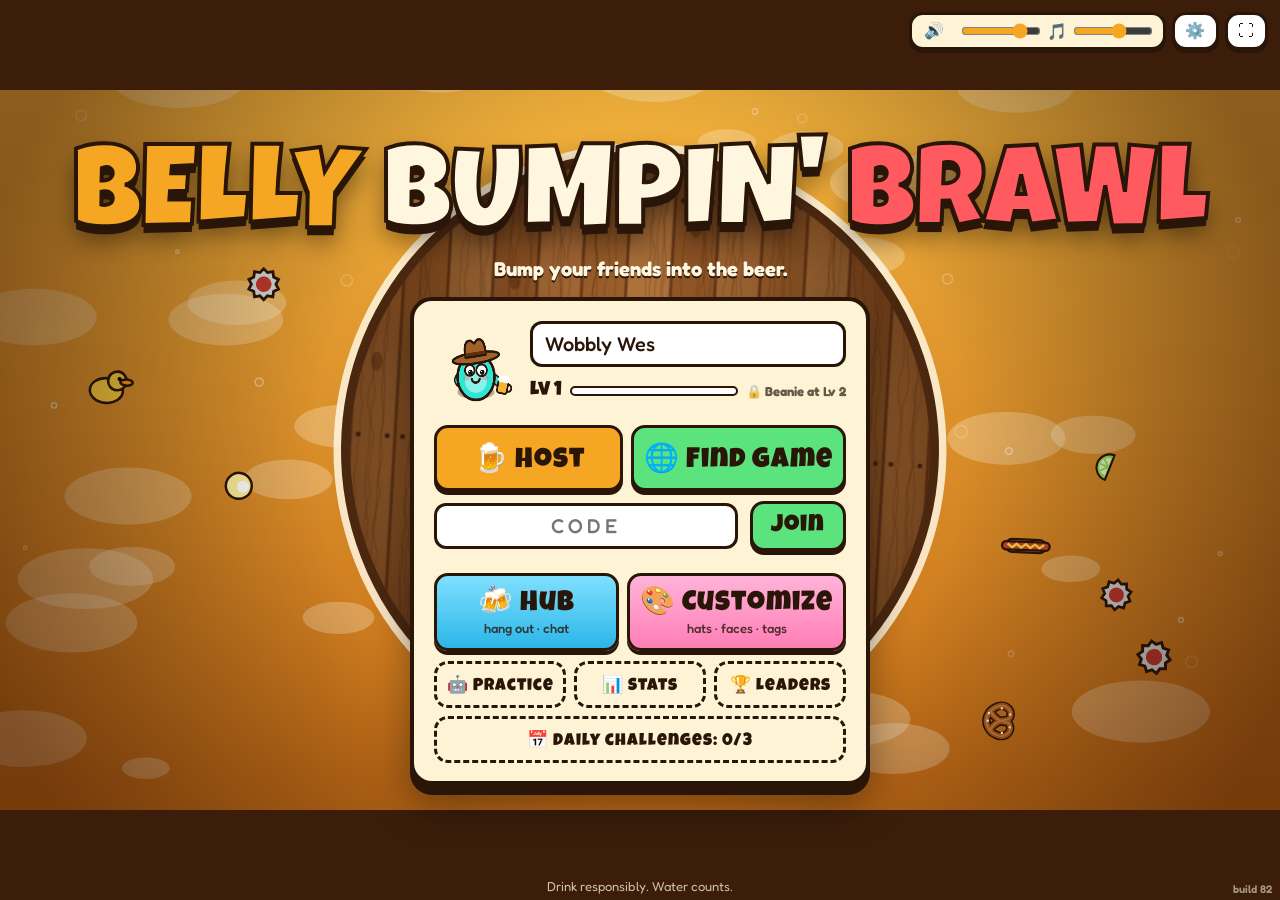
==== commit d3080142: "Build 82" ====
--- a/index.html
+++ b/index.html
@@ -205,7 +205,7 @@
 
 <div id="touch"><div id="tstick"><div id="tbase"><div id="tknob"></div></div><div class="hint">drag to move</div></div>
 <div class="tb2" id="tParry"><b>🛡️</b>PARRY</div><div class="tb2" id="tBump"><b>🍺</b>BUMP</div><div class="tb2" id="tThrow"><b>🥛</b>THROW</div><div class="tb2" id="tEmote">😂</div></div>
-<div id="buildno" style="position:fixed;right:8px;bottom:4px;z-index:30;font:600 11px Fredoka,sans-serif;color:#fff6e0;opacity:.55;pointer-events:none;text-shadow:0 1px 0 #2a1608">build 81<span id="netinfo"></span></div>
+<div id="buildno" style="position:fixed;right:8px;bottom:4px;z-index:30;font:600 11px Fredoka,sans-serif;color:#fff6e0;opacity:.55;pointer-events:none;text-shadow:0 1px 0 #2a1608">build 82<span id="netinfo"></span></div>
 <div id="rotate"><div>📱↻</div>Turn your phone sideways to brawl</div>
 <div id="lobby" class="screen">
   <div class="panel"><button class="mtog" id="bMini">▲ Hide menu (practice)</button>
@@ -289,6 +289,7 @@
 <div class="olbl">Sound <span class="small">(volume is in the top bar)</span></div>
 <div class="orow"><span>Announcer voice</span><button id="bVoice" class="ghost" title="Click to change the voice"></button></div>
 <div class="orow"><span>Sound when tabbed out</span><button id="eBg" class="ghost"></button></div>
+<div class="orow"><span>Crowd cheers</span><button id="oAmb" class="ghost"></button></div>
 <div class="olbl">Display</div>
 <div class="orow"><span>Screen shake</span><button id="oShake" class="ghost"></button></div>
 <div class="orow"><span>Flashes and disco lights</span><button id="oFlash" class="ghost"></button></div>
@@ -510,6 +511,16 @@
  sad(){if(!AC)return;const t=now();[392,370,349,311].forEach((f,i)=>{const d=i==3?1:.32,st=t+i*.34,o=AC.createOscillator(),fl=AC.createBiquadFilter(),g=AC.createGain();o.type='sawtooth';o.frequency.setValueAtTime(f,st);
   if(i==3)vib(o,5,9,st,d);fl.type='lowpass';fl.frequency.value=1100;env(g,st,.03,.22,d);o.connect(fl);fl.connect(g);g.connect(SG);o.start(st);o.stop(st+d+.05)})},
  cheer(){if(!AC)return;const t=now();for(let i=0;i<6;i++)noise(1.8,.18,'bandpass',rnd(900,3000),rnd(900,3000),3,t+Math.random()*.2);for(let i=0;i<3;i++){const st=t+.2+i*.35+Math.random()*.2;tone('sine',1800,2900,.25,.08,st)}},
+ // crowd reactions (host decides when, see crowdEv): c 'cheer' = a room of voices shouting "yeah!" plus claps, 'ooh' = a gasp that slides down. v 1..3 = how big
+ crowd(c,v){if(!AC||!ambOn)return;v=clamp(v||1,1,3);const t=now(),ooh=c==='ooh',n=ooh?6+v*2:7+v*3,out=AC.createGain(),lp=AC.createBiquadFilter();lp.type='lowpass';lp.frequency.value=ooh?1800:3200;out.gain.value=ooh?.5+.15*v:.42+.14*v;lp.connect(out);out.connect(SG);
+  const F=ooh?[[330,5],[780,6]]:pick([[[760,6],[1250,7]],[[620,6],[1700,8]]]);
+  for(let i=0;i<n;i++){const st=t+Math.random()*(ooh?.12:.3),d=(ooh?.75:.9)+v*.2+Math.random()*.5,f0=Math.random()<.5?rnd(110,190):rnd(200,340),o=AC.createOscillator(),g=AC.createGain();o.type='sawtooth';
+   if(ooh){o.frequency.setValueAtTime(f0*1.12,st);o.frequency.exponentialRampToValueAtTime(f0*.78,st+d)}else{o.frequency.setValueAtTime(f0*.85,st);o.frequency.exponentialRampToValueAtTime(f0*1.18,st+.22);o.frequency.exponentialRampToValueAtTime(f0*.92,st+d)}
+   vib(o,rnd(4.5,7),f0*.02,st,d);for(const [ff,q] of F){const bp=AC.createBiquadFilter();bp.type='bandpass';bp.frequency.value=ff*rnd(.92,1.08);bp.Q.value=q;o.connect(bp);bp.connect(g)}
+   const pk=.07/Math.sqrt(n)*3;g.gain.setValueAtTime(.0001,st);g.gain.linearRampToValueAtTime(pk,st+(ooh?.08:.12));g.gain.setValueAtTime(pk*.8,st+d*.55);g.gain.exponentialRampToValueAtTime(.0001,st+d);g.connect(lp);o.start(st);o.stop(st+d+.05)}
+  // breath of the room under the voices
+  {const s=AC.createBufferSource(),f=AC.createBiquadFilter(),g=AC.createGain(),d=1.2+v*.35;s.buffer=NB;f.type='bandpass';f.frequency.value=ooh?700:1300;f.Q.value=.7;g.gain.setValueAtTime(.0001,t);g.gain.linearRampToValueAtTime((ooh?.05:.08)*v,t+.2);g.gain.exponentialRampToValueAtTime(.0001,t+d);s.connect(f);f.connect(g);g.connect(out);s.start(t,Math.random()*.5);s.stop(t+d+.05)}
+  if(!ooh){for(let i=0;i<v*7;i++)noise(.035,rnd(.1,.22),'bandpass',rnd(1300,2600),null,1.2,t+.15+Math.random()*(.8+v*.4));if(v>=2)for(let i=0;i<v-1;i++){const st=t+.2+Math.random()*.5,o=tone('sine',rnd(1900,2300),null,.5,.05,st);if(o){o.frequency.linearRampToValueAtTime(rnd(2600,3000),st+.18);o.frequency.linearRampToValueAtTime(rnd(2000,2400),st+.45)}}}},
  // victim's grunt, pitched per player
  oof(p,s){if(!AC)return;const t=now(),o=AC.createOscillator(),f=AC.createBiquadFilter(),g=AC.createGain(),f0=210*p*(1+Math.min(.5,s*.2));o.type='sawtooth';o.frequency.setValueAtTime(f0,t);o.frequency.exponentialRampToValueAtTime(f0*.55,t+.16);
   f.type='bandpass';f.frequency.setValueAtTime(900,t);f.frequency.exponentialRampToValueAtTime(500,t+.16);f.Q.value=4;g.gain.setValueAtTime(.0001,t);g.gain.linearRampToValueAtTime(.8,t+.02);g.gain.exponentialRampToValueAtTime(.0001,t+.2);o.connect(f);f.connect(g);g.connect(SG);o.start(t);o.stop(t+.22)},
@@ -519,6 +530,8 @@
  clink(){if(!AC)return;const t=now();tone('sine',2600,2500,.25,.1,t);tone('sine',3900,3800,.18,.05,t);tone('sine',3100,3000,.22,.07,t+.05)},
  fanfare(){if(!AC)return;const t=now();[523,659,784,1047,784,1047].forEach((f,i)=>{tone('triangle',f,null,i>4?.6:.16,.3,t+i*.12);tone('square',f/2,null,i>4?.6:.16,.06,t+i*.12)})},
 };
+// Crowd cheers (SFX.crowd) can be switched off in Settings (saved as 'amb'). The old constant background murmur stays removed: it sounded like a whirring propeller.
+let ambOn=store.get('amb',true)?1:0;
 // 07-music.js: the procedural music
 // ---- music: 5 procedural songs (lobby lounge, polka, ska, shanty, disco), sections + intensity
 const MAJ=[0,2,4,5,7,9,11],MIN=[0,2,3,5,7,8,10];
@@ -785,7 +798,11 @@
  else if(killer)ev('say',{text:pick([killer.name+' yeeted '+v+'!',v+' is sleeping with the fishes.',v+' has left the chat.',killer.name+' sends '+v+' swimming!'])});
  else ev('say',{text:pick([v+' fell off all by themselves. Incredible.',v+', are you okay?',v+' tripped over nothing.',v+' chose the beer.'])});
  if(S.bomb&&S.bomb.h===p.id){const a=alive();S.bomb=a.length>1?{h:pick(a).id,fuse:Math.max(S.bomb.fuse,3),cd:.8}:null}
- if(!cont&&S.phase==='play'&&roundOver()){S.slowT=1.1;ev('final',{x:p.x|0,y:p.y|0})}}
+ if(!cont&&S.phase==='play'&&roundOver()){S.slowT=1.1;ev('final',{x:p.x|0,y:p.y|0})}else if(S.phase==='play')crowdKO(p,killer,self)}
+// Crowd cheers. The host decides when and how big, and sends a 'crowd' event, so everyone online hears the same cheer at the same moment.
+// A cooldown keeps it to the big moments: small ones wait 3.5s since the last cheer, big ones 0.8s.
+function crowdEv(c,v){const g=S.t-(S.crT??-99);if(g>=0&&g<(v>=2?.8:3.5))return;S.crT=S.t;ev('crowd',{c,v})}
+function crowdKO(p,killer,self){if(killer){const hit=p.hitST===p.hitT,mug=hit&&p.hitC,shut=p.score>0&&p.score===Math.max(...S.players.map(q=>q.score))&&p.score>killer.score,big=mug||(hit&&p.hitB)||shut||killer.streak>=2;const v=killer.streak>=3?3:big?2:1;if(v===1&&Math.random()<.4)return;crowdEv('cheer',v)}else if(self&&Math.random()<.6)crowdEv('ooh',1)}
 function handSlap(p){p.x=p.sx;p.y=p.sy;const o=alive().filter(q=>q!==p&&!q.hand);const tg=o.length&&Math.random()<.75?pick(o):null;let dx,dy;if(tg){dx=tg.x-p.x;dy=tg.y-p.y}else{dx=CX-p.x;dy=CY-p.y}const l=hyp(dx,dy)||1;dx/=l;dy/=l;
  const sp=tg?1350:650;p.vx=dx*sp;p.vy=dy*sp;p.face=Math.atan2(dy,dx);p.dash=tg?.55:.3;p.dpow=tg?1.6:.4;p.dc=tg?1:.2;p.inv=.8;ev('slap',{id:p.id,x:p.x|0,y:p.y|0,a:Math.round(p.face*100)/100,at:tg?1:0});ev('meme',{t:tg?'🖐️ HAND OF GOD → '+tg.name.toUpperCase():'🖐️ HAND OF GOD',x:p.x|0,y:p.y|0,v:0});ev('say',{text:tg?pick(['The hand chose violence. Sorry '+tg.name+'.','Divine intervention! Aimed at '+tg.name+'.']):pick(['Saved by the hand of God.','Back you go.']),force:1})}
 function inPlay(){return S.settings.mode==='stock'?S.players.filter(p=>p.alive||p.respawn>0):alive()}
@@ -878,7 +895,7 @@
  for(const c of S.corks){c.t+=dt;const fr=Math.exp(-1.1*dt);c.vx*=fr;c.vy*=fr;c.x+=c.vx*dt;c.y+=c.vy*dt;for(const q of S.players){if(!q.alive||(q.id===c.o&&c.t<.25)||c.dead)continue;if(hyp(q.x-c.x,q.y-c.y)<q.r+10){if(q.dash>0){const sp=hyp(q.vx,q.vy)||1,f=1250+(q.dc||0)*350;c.vx=q.vx/sp*f;c.vy=q.vy/sp*f;c.o=q.id;c.t=0;c.x=q.x+q.vx/sp*(q.r+14);c.y=q.y+q.vy/sp*(q.r+14);ev('deflect',{x:c.x|0,y:c.y|0,bat:1});S.hs=.06;continue}
    if(q.parry>0){q.blocked=1;q.parries=(q.parries||0)+1;if(.22-q.parry<.1&&q.gun<2){q.gun++;c.dead=1;ev('catch',{id:q.id,x:c.x|0,y:c.y|0})}else{const o=P(c.o);let ax=-c.vx,ay=-c.vy;if(o&&o.alive){ax=o.x-c.x;ay=o.y-c.y}const l=hyp(ax,ay)||1,sp2=Math.max(750,hyp(c.vx,c.vy))*1.1;c.vx=ax/l*sp2;c.vy=ay/l*sp2;c.o=q.id;c.t=0;ev('deflect',{x:c.x|0,y:c.y|0})}continue}
    const sp=hyp(c.vx,c.vy)||1,nx=c.vx/sp,ny=c.vy/sp,k=(q.inv>0?.35:1)*absorb(q)*slosh(q);
-   q.vx=nx*1500*k+q.vx*.2;q.vy=ny*1500*k+q.vy*.2;q.stun=.75;q.rhit=1;q.taken=(q.taken||0)+1;S.hs=Math.max(S.hs||0,.12);{const th=P(c.o);if(th)th.glassed=(th.glassed||0)+1}q.dash=0;q.charging=0;q.charge=0;q.hitBy=c.o;q.hitT=S.t;c.dead=1;ev('glass',{x:c.x|0,y:c.y|0,hp:0,small:1});ev('bonk',{x:c.x|0,y:c.y|0,s:1.5,id:q.id,cork:1})}}
+   q.vx=nx*1500*k+q.vx*.2;q.vy=ny*1500*k+q.vy*.2;q.stun=.75;q.rhit=1;q.taken=(q.taken||0)+1;S.hs=Math.max(S.hs||0,.12);{const th=P(c.o);if(th)th.glassed=(th.glassed||0)+1}q.dash=0;q.charging=0;q.charge=0;q.hitBy=c.o;q.hitT=S.t;q.hitST=S.t;q.hitC=1;q.hitB=0;c.dead=1;ev('glass',{x:c.x|0,y:c.y|0,hp:0,small:1});ev('bonk',{x:c.x|0,y:c.y|0,s:1.5,id:q.id,cork:1})}}
   for(const b of S.bumpers)if(!c.dead&&hyp(b.x-c.x,b.y-c.y)<b.r+8){const nx=(c.x-b.x),ny=(c.y-b.y),l=hyp(nx,ny)||1,d=(c.vx*nx+c.vy*ny)/l;c.vx-=2*d*nx/l;c.vy-=2*d*ny/l;ev('boing',{x:b.x|0,y:b.y|0,i:S.bumpers.indexOf(b)})}}
  for(const c of S.corks)if(!c.dead&&c.t>=1.1)dropCork(c);S.corks=S.corks.filter(c=>!c.dead&&c.t<1.1);
  for(const k of S.kegs){if(k.warn>0){k.warn-=dt;continue}k.x+=k.vx*dt;k.y+=k.vy*dt;k.a+=dt*8}
@@ -938,7 +955,7 @@
   if(p.charging&&p.inp.m&&typeof p.inp.a==='number'&&p.stun<=0)p.face=p.inp.a+(S.mut.includes('reverse')?Math.PI:0);
   const sp=hyp(p.vx,p.vy);if(p.stun<=0&&sp>40&&p.dash<=0&&!p.aiming&&!(p.charging&&p.inp.m)){const ta=Math.atan2(p.vy,p.vx);let da=((ta-p.face+Math.PI*3)%TAU)-Math.PI;p.face+=da*Math.min(1,dt*10)}
   const on=(p.pz?!!pzp:onArena(p.x,p.y))||!!flr;if(on){p.sx=p.x;p.sy=p.y;p.teeter=(flr||pzp)?0:clearAt(p.x,p.y,p.r*.7)?0:1}else p.teeter=1;
-  if(playing||free){if(on)p.flT=0;if(!on&&p.dash<=0&&p.pk&&p.pk.floaty&&(p.flT||0)<.55*p.pk.floaty){p.flT=(p.flT||0)+dt;if(p.flT<dt*1.5)ev('meme',{t:'🎈',x:p.x|0,y:p.y|0})}else if(!on&&p.dash<=0){if(p.stun>0||S.t-p.hitT<.6||hyp(p.vx,p.vy)>300||hyp(p.x-p.sx,p.y-p.sy)>45)knockOut(p,'fall');else{p.edgeT=(p.edgeT||0)+dt*2;if(p.edgeT>.3){knockOut(p,'fall')}else{p.x=p.sx;p.y=p.sy;p.vx*=-.2;p.vy*=-.2;if(S.t-(p.whoaT||0)>1.2){p.whoaT=S.t;ev('whoa',{id:p.id})}}}}else if(on)p.edgeT=Math.max(0,(p.edgeT||0)-dt)}
+  if(playing||free){if(on)p.flT=0;if(!on&&p.dash<=0&&p.pk&&p.pk.floaty&&(p.flT||0)<.55*p.pk.floaty){p.flT=(p.flT||0)+dt;if(p.flT<dt*1.5)ev('meme',{t:'🎈',x:p.x|0,y:p.y|0})}else if(!on&&p.dash<=0){if(p.stun>0||S.t-p.hitT<.6||hyp(p.vx,p.vy)>300||hyp(p.x-p.sx,p.y-p.sy)>45)knockOut(p,'fall');else{p.edgeT=(p.edgeT||0)+dt*2;if(p.edgeT>.3){knockOut(p,'fall')}else{p.x=p.sx;p.y=p.sy;p.vx*=-.2;p.vy*=-.2;if(S.t-(p.whoaT||0)>1.2){p.whoaT=S.t;ev('whoa',{id:p.id});if(S.phase==='play'&&Math.random()<.5)crowdEv('ooh',1)}}}}else if(on)p.edgeT=Math.max(0,(p.edgeT||0)-dt)}
   else if(!on){p.x=p.sx;p.y=p.sy;p.vx*=-.3;p.vy*=-.3}
  }
  // collisions
@@ -954,7 +971,7 @@
   if(aD&&bD){const imp=vrel*.6+380;a.vx-=nx*imp;a.vy-=ny*imp;b.vx+=nx*imp;b.vy+=ny*imp;a.stun=b.stun=.4;a.dash=b.dash=0;a.hitBy=b.id;b.hitBy=a.id;a.hitT=b.hitT=S.t;ev('clang',{x:mx,y:my});S.hs=.07}
   else if(aD||bD){const Aa=aD?a:b,Bb=aD?b:a,sx=aD?nx:-nx,sy=aD?ny:-ny,pw=Aa.dpow;const dc=Aa.dc||0,kb=(190+880*dc*dc+380*dc+Math.abs(vrel)*.12)*(Bb.inv>0?.35:1)*pk(Aa,'punch',1.18)*(S.players.filter(q=>q.alive).length<=2?pk(Aa,'last',1.3)/pk(Bb,'last',1.3):1)*(Bb.parry>0?1:absorb(Bb)*slosh(Bb));Aa.inv=0;
    if(Bb.parry>0){Bb.blocked=1;const k2=(280+520*dc)*pk(Bb,'uno',1.6);if(Bb.pk&&Bb.pk.uno)ev('meme',{t:'🔄 UNO REVERSE',x:Bb.x|0,y:Bb.y|0});Aa.vx=-sx*k2;Aa.vy=-sy*k2;Aa.stun=.3+.4*dc;Aa.dash=0;Aa.charging=0;Aa.hitBy=Bb.id;Aa.hitT=S.t;Bb.parries=(Bb.parries||0)+1;Bb.vx*=.2;Bb.vy*=.2;Bb.pcd=0;Bb.wob=0;ev('deflect',{x:mx,y:my,bump:1,id:Bb.id});S.hs=.12}else{
-   const butt=(Math.cos(Bb.face)*sx+Math.sin(Bb.face)*sy)>.55&&dc>.15,kbF=kb*(butt?1.7:1);Bb.vx=sx*kbF+Bb.vx*.15;Bb.vy=sy*kbF+Bb.vy*.15;Bb.stun=.12+.7*dc;Bb.hitBy=Aa.id;Bb.hitT=S.t;Bb.charging=0;Bb.charge=0;
+   const butt=(Math.cos(Bb.face)*sx+Math.sin(Bb.face)*sy)>.55&&dc>.15,kbF=kb*(butt?1.7:1);Bb.vx=sx*kbF+Bb.vx*.15;Bb.vy=sy*kbF+Bb.vy*.15;Bb.stun=.12+.7*dc;Bb.hitBy=Aa.id;Bb.hitT=S.t;Bb.hitST=S.t;Bb.hitC=0;Bb.hitB=butt||Aa.perf?1:0;Bb.charging=0;Bb.charge=0;
    Aa.hits=(Aa.hits||0)+1;Bb.rhit=1;Bb.taken=(Bb.taken||0)+1;Aa.vx*=.2;Aa.vy*=.2;Aa.dash=0;ev('bonk',{x:mx,y:my,s:Math.round(pw*100)/100,id:Bb.id,butt:butt?1:0,perf:Aa.perf?1:0});S.hs=Math.max(S.hs||0,.02+.09*Math.min(1,dc)+(butt||Aa.perf?.04:0))}}
   else{const imp=vrel*1.15+90;a.vx-=nx*imp*.6;a.vy-=ny*imp*.6;b.vx+=nx*imp*.6;b.vy+=ny*imp*.6;if(vrel>110){ev('bump',{x:mx,y:my});a.hitBy=b.id;b.hitBy=a.id;a.hitT=b.hitT=S.t}}}
  for(const p of A){if(!(p.fly>0))railHit(p);for(let bi=0;bi<S.bumpers.length;bi++){const b=S.bumpers[bi];const dx=p.x-b.x,dy=p.y-b.y,d=hyp(dx,dy)||1;if(d<p.r+b.r){const nx=dx/d,ny=dy/d;p.x=b.x+nx*(p.r+b.r);p.y=b.y+ny*(p.r+b.r);
@@ -1132,7 +1149,7 @@
  else if(m.t==='pg'){c.send({t:'po',k:m.k})}
  else if(m.t==='bye'){S.players=S.players.filter(x=>x!==p&&x.owner!==id)}}
 function broadcast(){if(!S)return;const s=snapshot();const rl=new Set();for(const c of NET.conns.values()){if(c.relay){rl.add(c.mq);continue}try{if(c.open!==false)c.send({t:'s',s})}catch(e){}}if(rl.size){NET.rev=(NET.rev||[]).concat(s.ev);NET.rtick=(NET.rtick||0)+1;if(NET.rtick%(NET.rhalf?2:1)===0||NET.rev.length>12){const j=JSON.stringify({t:'s',s:Object.assign({},s,{ev:NET.rev})});NET.rev=[];for(const mq of rl)mq.pub(RT(S.code)+'all',j)}}S.evq=[]}
-const PROTO=21;const PKI=new Set(['x','y','vx','vy','ghx','ghy']);const PKB=new Set(['alive','bot']);
+const PROTO=22;const PKI=new Set(['x','y','vx','vy','ghx','ghy']);const PKB=new Set(['alive','bot']);
 const PK=['ghx','ghy','id','name','color','hat','bot','x','y','vx','vy','face','r','alive','fall','charge','dash','stun','buzz','score','emote','emoteT','teeter','kos','falls','team','inv','gun','armor','courage','gulp','aiming','aimA','aimC','thT','parry','wob','dodge','slosh','ctr','fullT','full','lives','lv','pks','fc','bk','spl','tag','ic','hand','pzv'];
 const r2=v=>Math.round(v*100)/100;
 let lastRails='',railsT=0;function snapshot(){const sn=snapshot0();const rj=JSON.stringify(sn.rails);railsT++;if(rj===lastRails&&railsT%30)delete sn.rails;else lastRails=rj;return sn}
@@ -1283,11 +1300,12 @@
  case 'cd':SFX.ding(e.n);break;
  case 'go':SFX.horn();setTimeout(()=>SFX.cheer(),100);flash=.15;break;
  case 'final':zoom=1.55;zoomT=1.2;zx=e.x;zy=e.y;break;
- case 'win':if(e.id){SFX.fanfare();SFX.cheer()}else SFX.sad();break;
- case 'champ':for(let i=0;i<5;i++)burst(CX+(i-2)*210,CY+rnd(-60,60),26,['#ff5a5f','#3fa7ff','#ffd23f','#4cd964','#c77dff','#fff6e0'],520,7,1);SFX.fanfare();setTimeout(()=>SFX.cheer(),400);setTimeout(()=>SFX.fanfare(),900);break;
+ case 'win':if(e.id){SFX.fanfare();if(ambOn)SFX.crowd('cheer',2);else SFX.cheer()}else SFX.sad();break;
+ case 'champ':for(let i=0;i<5;i++)burst(CX+(i-2)*210,CY+rnd(-60,60),26,['#ff5a5f','#3fa7ff','#ffd23f','#4cd964','#c77dff','#fff6e0'],520,7,1);SFX.fanfare();setTimeout(()=>{if(!ambOn)SFX.cheer();else if(!RPL.on)SFX.crowd('cheer',3)},400);setTimeout(()=>SFX.fanfare(),900);break;
  case 'full':if(e.id===NET.myId)SFX.full();break;
  case 'sudden':SFX.horn();flash=.2;break;
  case 'glass':{const big=e.hp<=0&&!e.small;SFX.glass(e.hp<=0);shake=Math.max(shake,big?9:4);burst(e.x,e.y,big?26:8,['#d8f3ff','#ffffff','#a8dcf5'],big?420:200,big?6:4,1);addPop(e.x,e.y-30,big?pick(['SMASH!','SHATTER!','CRASH!']):'CRACK!',big?'#d8f3ff':'#fff',big?36:24);break}
+ case 'crowd':SFX.crowd(e.c,e.v);break;
  case 'whoa':if(p){addPop(p.x,p.y-60,pick(['WHOA!','NOPE!','CLOSE ONE']),'#fff',20,.7);const a=A_(p.id);a.pvx+=200}break;
  case 'wavewarn':SFX.horn();break;
  case 'wave':SFX.splash();shake=Math.max(shake,22);surge=1;surgeA=e.a;burst(CX+Math.cos(e.a)*-300,CY+Math.sin(e.a)*-300,40,['#fff6e0','#ffe9a8','#fff'],500,10,1);addPop(CX,CY-120,'SLOOOSH!','#fff6e0',72,1.1);break;
@@ -1618,10 +1636,10 @@
 const rplHost=()=>NET.mode!=='client';
 // host: start from its own buffer and pick the moment. client: start from the host's plan (rp)
 function startReplay(rp){const b=RPL.buf;if(b.length<(rp?5:30))return;const tEnd=rp?rp.a+rp.e:b[b.length-1].t,t0=rp?rp.a:tEnd-4200;const fr=b.filter(f=>f.t>=t0-40&&f.t<=tEnd+40);if(fr.length<2)return;
- RPL.buf=[];RPL.fr=fr;RPL.t0=rp?rp.a:fr[0].t;RPL.end=rp?rp.e:tEnd-fr[0].t;RPL.t=rp?rp.t:0;RPL.i=0;RPL.hold=0;RPL.armed=0;RPL.cam=null;
+ RPL.buf=[];RPL.fr=fr;RPL.t0=rp?rp.a:fr[0].t;RPL.end=rp?rp.e:tEnd-fr[0].t;RPL.t=rp?rp.t:0;RPL.i=0;RPL.hold=0;RPL.armed=0;RPL.cam=null;RPL.cD=RPL.cK=0;
  if(rp){RPL.tD=rp.d;RPL.tK=rp.k;RPL.vic=rp.v;RPL.tM=rp.m;RPL.mug=null;if(rp.m!=null)rplMug(rp.hx,rp.hy,rp.d)}else{rplPlan();if(S)S.rp={a:RPL.t0,e:Math.round(RPL.end),d:Math.round(RPL.tD),k:Math.round(RPL.tK),v:RPL.vic,m:RPL.mug?Math.round(RPL.tM):null,hx:RPL.hx|0,hy:RPL.hy|0,t:0}}
  while(RPL.i<fr.length-1&&fr[RPL.i+1].t-RPL.t0<=RPL.t)RPL.i++;RPL.on=1;document.body.classList.add('replay');SFX.whoosh&&SFX.whoosh(.9)}
-function stopReplay(){RPL.on=0;RPL.v=null;RPL.fr=null;RPL.cam=null;document.body.classList.remove('replay');if(rplHost()&&S)S.rp=null}
+function stopReplay(){if(RPL.on&&V&&V.phase==='over')SFX.crowd('cheer',2);RPL.on=0;RPL.v=null;RPL.fr=null;RPL.cam=null;document.body.classList.remove('replay');if(rplHost()&&S)S.rp=null}
 function replayTick(dt){const ph=V&&V.phase,host=rplHost();
  if(host){if(ph==='over'&&RPL.lastPh&&RPL.lastPh!=='over'&&!RPL.on)startReplay()}else if(ph==='over'&&V.rp&&!RPL.on&&RPL.lastRp!==V.rp.a)startReplay(V.rp);
  if(!host)RPL.lastRp=V&&V.rp?V.rp.a:RPL.lastRp;if(ph==='lobby'){RPL.buf=[];RPL.lastRp=null}RPL.lastPh=ph;
@@ -1629,10 +1647,12 @@
  const sp=rplSpeed(RPL.t);RPL.slow=sp<1;RPL.t+=dt*1000*sp;
  if(!host){const rp=V.rp,tg=rp.t+Math.min(200,performance.now()-(V._rx||performance.now()))*rplSpeed(rp.t),df=tg-RPL.t;if(Math.abs(df)>300)RPL.t=tg;else RPL.t+=df*Math.min(1,dt*4)}
  const fr=RPL.fr;RPL.t=Math.min(RPL.t,RPL.end);
- while(RPL.i<fr.length-1&&fr[RPL.i+1].t-RPL.t0<=RPL.t){RPL.i++;for(const e of (fr[RPL.i].s.ev||[]))if(!['chat','say','champ','pzlv','pzwin','emote'].includes(e.k))try{onEv(e)}catch(_){}}
+ while(RPL.i<fr.length-1&&fr[RPL.i+1].t-RPL.t0<=RPL.t){RPL.i++;for(const e of (fr[RPL.i].s.ev||[]))if(!['chat','say','champ','pzlv','pzwin','emote','crowd'].includes(e.k))try{onEv(e)}catch(_){}}
  const A=fr[RPL.i],B=fr[Math.min(RPL.i+1,fr.length-1)],span=Math.max(1,B.t-A.t),u=clamp((RPL.t-(A.t-RPL.t0))/span,0,1);
  const bm=new Map(B.s.players.map(p=>[p.id,p]));RPL.v=Object.assign({},A.s,{players:A.s.players.map(p=>{const q=bm.get(p.id);return q?Object.assign({},p,{x:p.x+(q.x-p.x)*u,y:p.y+(q.y-p.y)*u}):Object.assign({},p)}),phase:'play'});
  RPL.cam=rplCam(A,B,u);
+ // the crowd gasps as the slow-mo hit lands and roars at the splash. Everyone's replay clock follows the host's plan, so it lands together
+ if(RPL.vic){if(!RPL.cD&&RPL.t>=RPL.tD-60&&RPL.tD<RPL.tK-200){RPL.cD=1;SFX.crowd('ooh',2)}if(!RPL.cK&&RPL.t>=RPL.tK&&RPL.t<RPL.tK+1500){RPL.cK=RPL.cD=1;SFX.crowd('cheer',3)}}
  if(host){if(S.rp)S.rp.t=Math.round(RPL.t);if(RPL.t>=RPL.end){RPL.hold+=dt;if(RPL.hold>.9)stopReplay()}}}
 // only the host can skip (it ends the replay for everyone); offline that's you
 addEventListener('keydown',e=>{if(RPL.on&&e.code!=='Escape'){if(rplHost())stopReplay();e.stopPropagation()}},true);addEventListener('pointerdown',()=>{if(RPL.on&&rplHost())stopReplay()},true);
@@ -1968,7 +1988,7 @@
 (function(){const O=$('#opts'),KN={up:'Move up',down:'Move down',left:'Move left',right:'Move right',bump:'Bump',parry:'Parry',throw:'Drink / throw'};let wait=null;
  const kname=keyName;
  const voiceLbl=()=>{const b=$('#bVoice');b.style.opacity=1;b.textContent=voiceOn?VOX[voxI].n:'Off'};$('#bVoice').addEventListener('click',()=>setTimeout(voiceLbl,0));
- function draw(){voiceLbl();$('#oShake').textContent=['Off','Less','Full'][shakeLv];$('#oFlash').textContent=flashOn?'On':'Off';$('#oCb').textContent=cbOn?'On  ●■▲':'Off';
+ function draw(){voiceLbl();$('#oShake').textContent=['Off','Less','Full'][shakeLv];$('#oFlash').textContent=flashOn?'On':'Off';$('#oAmb').textContent=ambOn?'On':'Off';$('#oCb').textContent=cbOn?'On  ●■▲':'Off';
   $('#oKeys').innerHTML=Object.keys(KEYDEF).map(k=>'<div class="orow"><span>'+KN[k]+'</span><button class="ghost'+(wait===k?' go':'')+'" data-k="'+k+'">'+(wait===k?'Press a key…':esc(kname(KB[k])))+'</button></div>').join('');
   $('#oKeys').querySelectorAll('button').forEach(b=>b.onclick=()=>{SFX.click();wait=wait===b.dataset.k?null:b.dataset.k;draw()})}
  const open=()=>{wait=null;draw();O.classList.add('on')},close=()=>{wait=null;O.classList.remove('on')};
@@ -1976,6 +1996,7 @@
  O.addEventListener('pointerdown',e=>{if(e.target===O)close()});
  $('#oShake').onclick=()=>{shakeLv=(shakeLv+2)%3;store.set('shake',shakeLv);shake=Math.max(shake,14);draw()};
  $('#oFlash').onclick=()=>{flashOn=flashOn?0:1;store.set('flash',!!flashOn);if(flashOn)flash=.2;draw()};
+ $('#oAmb').onclick=()=>{ambOn=ambOn?0:1;store.set('amb',!!ambOn);if(ambOn){initAudio();SFX.crowd('cheer',1)}draw()};
  $('#oCb').onclick=()=>{cbOn=cbOn?0:1;store.set('cb',!!cbOn);draw()};
  $('#oReset').onclick=()=>{SFX.click();KB=Object.assign({},KEYDEF);KBU=new Set(Object.values(KB));store.set('keys',{});wait=null;draw()};
  // capture phase, so a key pressed while rebinding never reaches the game
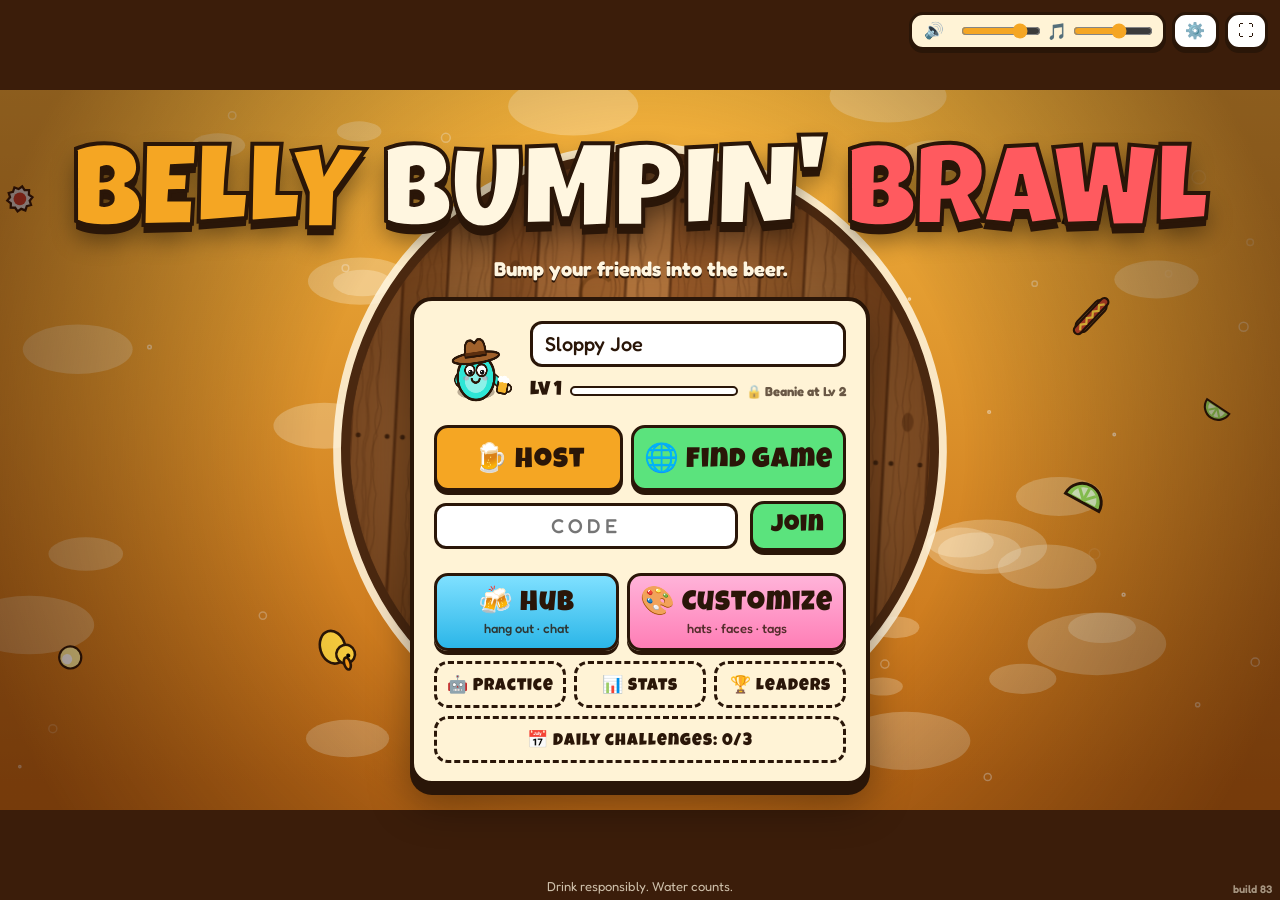
==== commit 952c2c76: "Build 83" ====
--- a/index.html
+++ b/index.html
@@ -205,7 +205,7 @@
 
 <div id="touch"><div id="tstick"><div id="tbase"><div id="tknob"></div></div><div class="hint">drag to move</div></div>
 <div class="tb2" id="tParry"><b>🛡️</b>PARRY</div><div class="tb2" id="tBump"><b>🍺</b>BUMP</div><div class="tb2" id="tThrow"><b>🥛</b>THROW</div><div class="tb2" id="tEmote">😂</div></div>
-<div id="buildno" style="position:fixed;right:8px;bottom:4px;z-index:30;font:600 11px Fredoka,sans-serif;color:#fff6e0;opacity:.55;pointer-events:none;text-shadow:0 1px 0 #2a1608">build 82<span id="netinfo"></span></div>
+<div id="buildno" style="position:fixed;right:8px;bottom:4px;z-index:30;font:600 11px Fredoka,sans-serif;color:#fff6e0;opacity:.55;pointer-events:none;text-shadow:0 1px 0 #2a1608">build 83<span id="netinfo"></span></div>
 <div id="rotate"><div>📱↻</div>Turn your phone sideways to brawl</div>
 <div id="lobby" class="screen">
   <div class="panel"><button class="mtog" id="bMini">▲ Hide menu (practice)</button>
@@ -1689,8 +1689,10 @@
  if(V&&V.disco&&V.phase!=='lobby'&&flashOn)drawDisco(t);
  if(flash>0){if(flashOn){ctx.fillStyle='rgba(255,255,255,'+flash+')';ctx.fillRect(0,0,W,H)}flash=Math.max(0,flash-dt*1.5)}
  // vignette
- const vg=ctx.createRadialGradient(W/2,H/2,H*.45,W/2,H/2,H*.95);vg.addColorStop(0,'rgba(0,0,0,0)');vg.addColorStop(1,'rgba(40,10,0,.5)');ctx.fillStyle=vg;ctx.fillRect(0,0,W,H);
+ ctx.drawImage(vignette(),0,0,W,H);
  if(V)drawHUD(t);ctx.restore()}
+// The vignette is the same every frame, so draw it once per canvas size and stamp it, instead of filling a fresh radial gradient each frame.
+let vigC=null,vigK='';function vignette(){const w=Math.ceil(W*SC),h=Math.ceil(H*SC),k=w+'x'+h;if(k!==vigK){vigK=k;vigC=document.createElement('canvas');vigC.width=w;vigC.height=h;const g=vigC.getContext('2d');g.scale(w/W,h/H);const vg=g.createRadialGradient(W/2,H/2,H*.45,W/2,H/2,H*.95);vg.addColorStop(0,'rgba(0,0,0,0)');vg.addColorStop(1,'rgba(40,10,0,.5)');g.fillStyle=vg;g.fillRect(0,0,W,H)}return vigC}
 const MAPBB={};function mapBB(id){if(MAPBB[id])return MAPBB[id];const m=MAPS[id]||MAPS.round;let a=1e9,b=-1e9,c=1e9,d=-1e9;for(const q of m.solids.concat(m.holes||[])){const hw=q.t==='c'?q.r:q.w/2,hh=q.t==='c'?q.r:q.h/2;a=Math.min(a,q.x-hw);b=Math.max(b,q.x+hw);c=Math.min(c,q.y-hh);d=Math.max(d,q.y+hh)}return MAPBB[id]=[a,b,c,d]}
 function fitCam(){if(!V||V.hub||(S&&S.hub)||!MAPS[V.map])return [1,CY];const sc=(V.arenaR||BASE_R)/BASE_R,bb=mapBB(V.map),spin=V.mut&&V.mut.includes('spin');let y0=bb[2]*sc,y1=bb[3]*sc,x0=bb[0]*sc,x1=bb[1]*sc;if(spin){const r=Math.max(-x0,x1,-y0,y1);x0=y0=-r;x1=y1=r}const lob=V.phase==='lobby',top=58,bot=lob?H-34:H-74,mg=26;let z=Math.min(1,(bot-top)/(y1-y0+mg*2));if(!lob)z=Math.min(z,(W-24)/(x1-x0+mg*2));z=Math.max(.6,z);const my=CY+(y0+y1)/2;return [z,my-((top+bot)/2-H/2)/z]}
 let camZ=1,camX=CX,camY=CY;function lobbyShift(){const pn=document.querySelector('#lobby .panel');if(!pn||pn.classList.contains('mini')||innerWidth<600)return 0;const w=pn.offsetWidth+16;if(w>innerWidth*.6)return 0;return (w/2)/(SC/DPR)/camZ}
